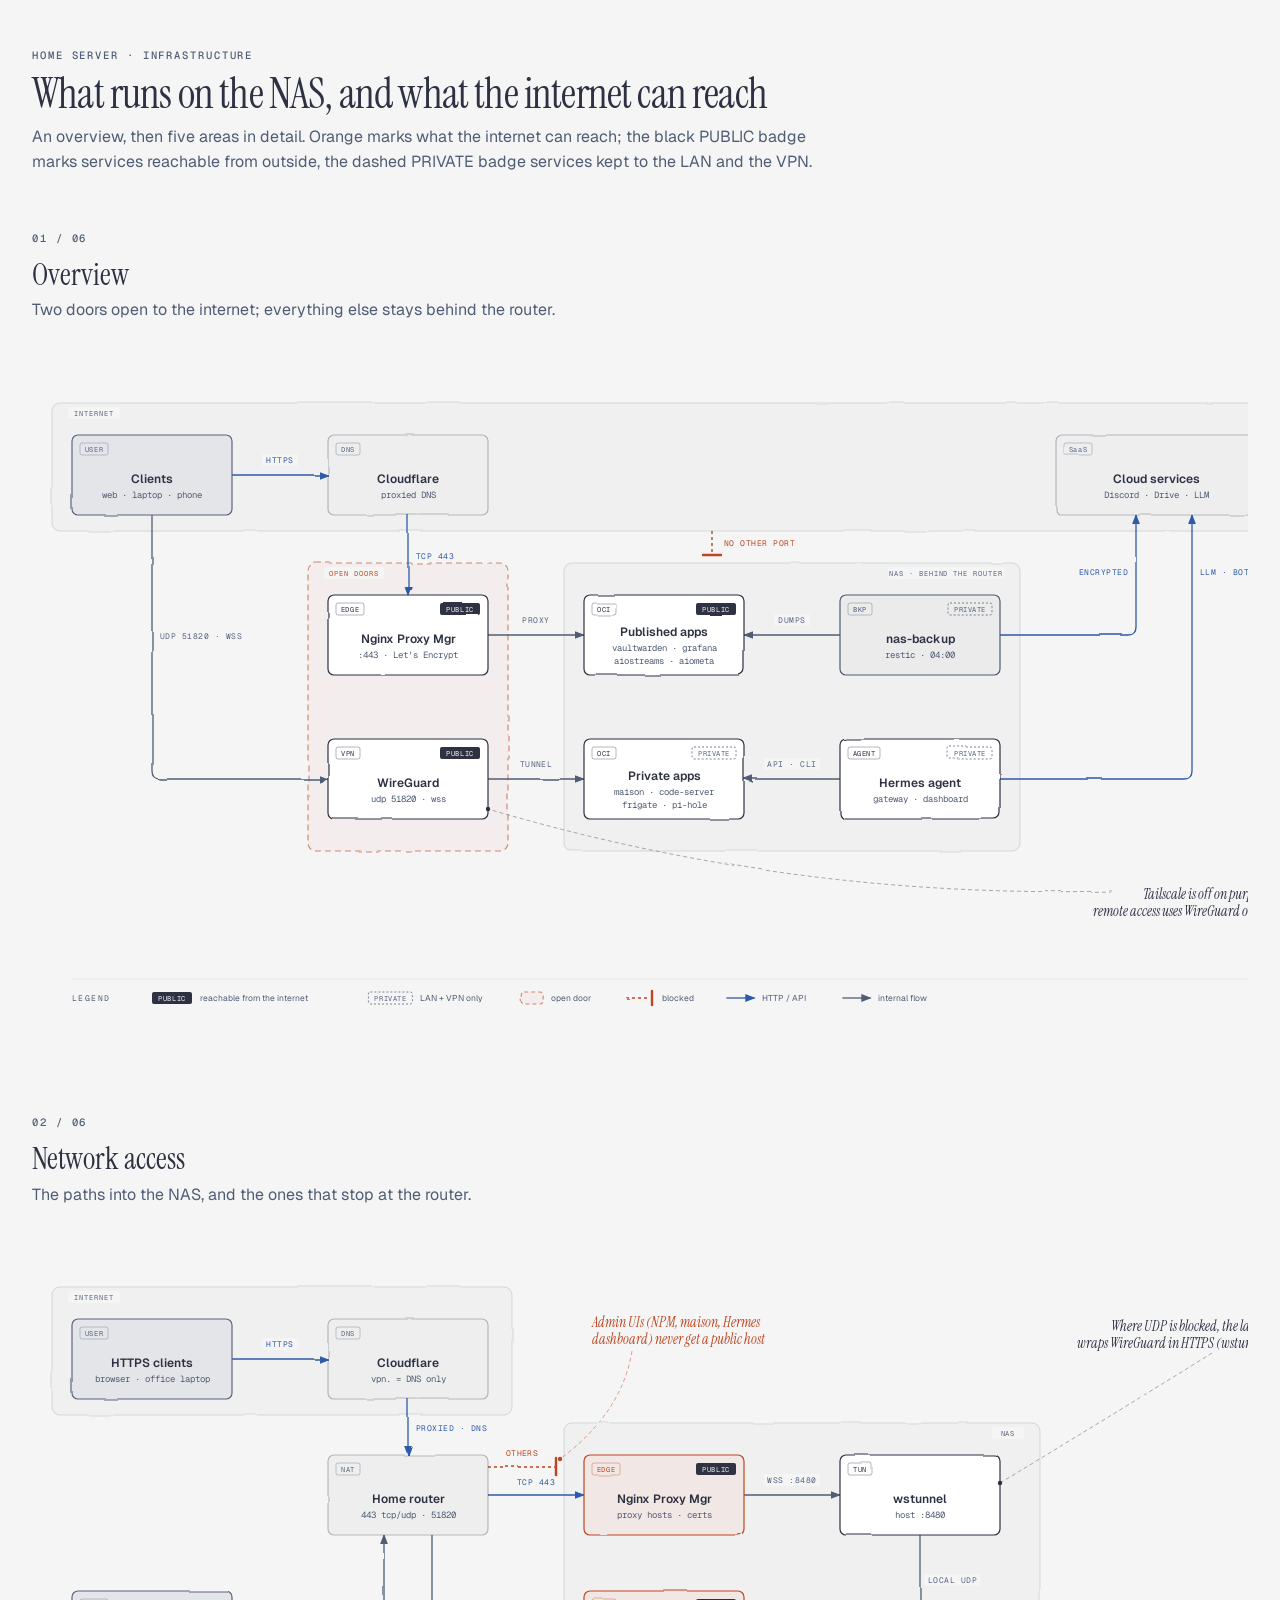
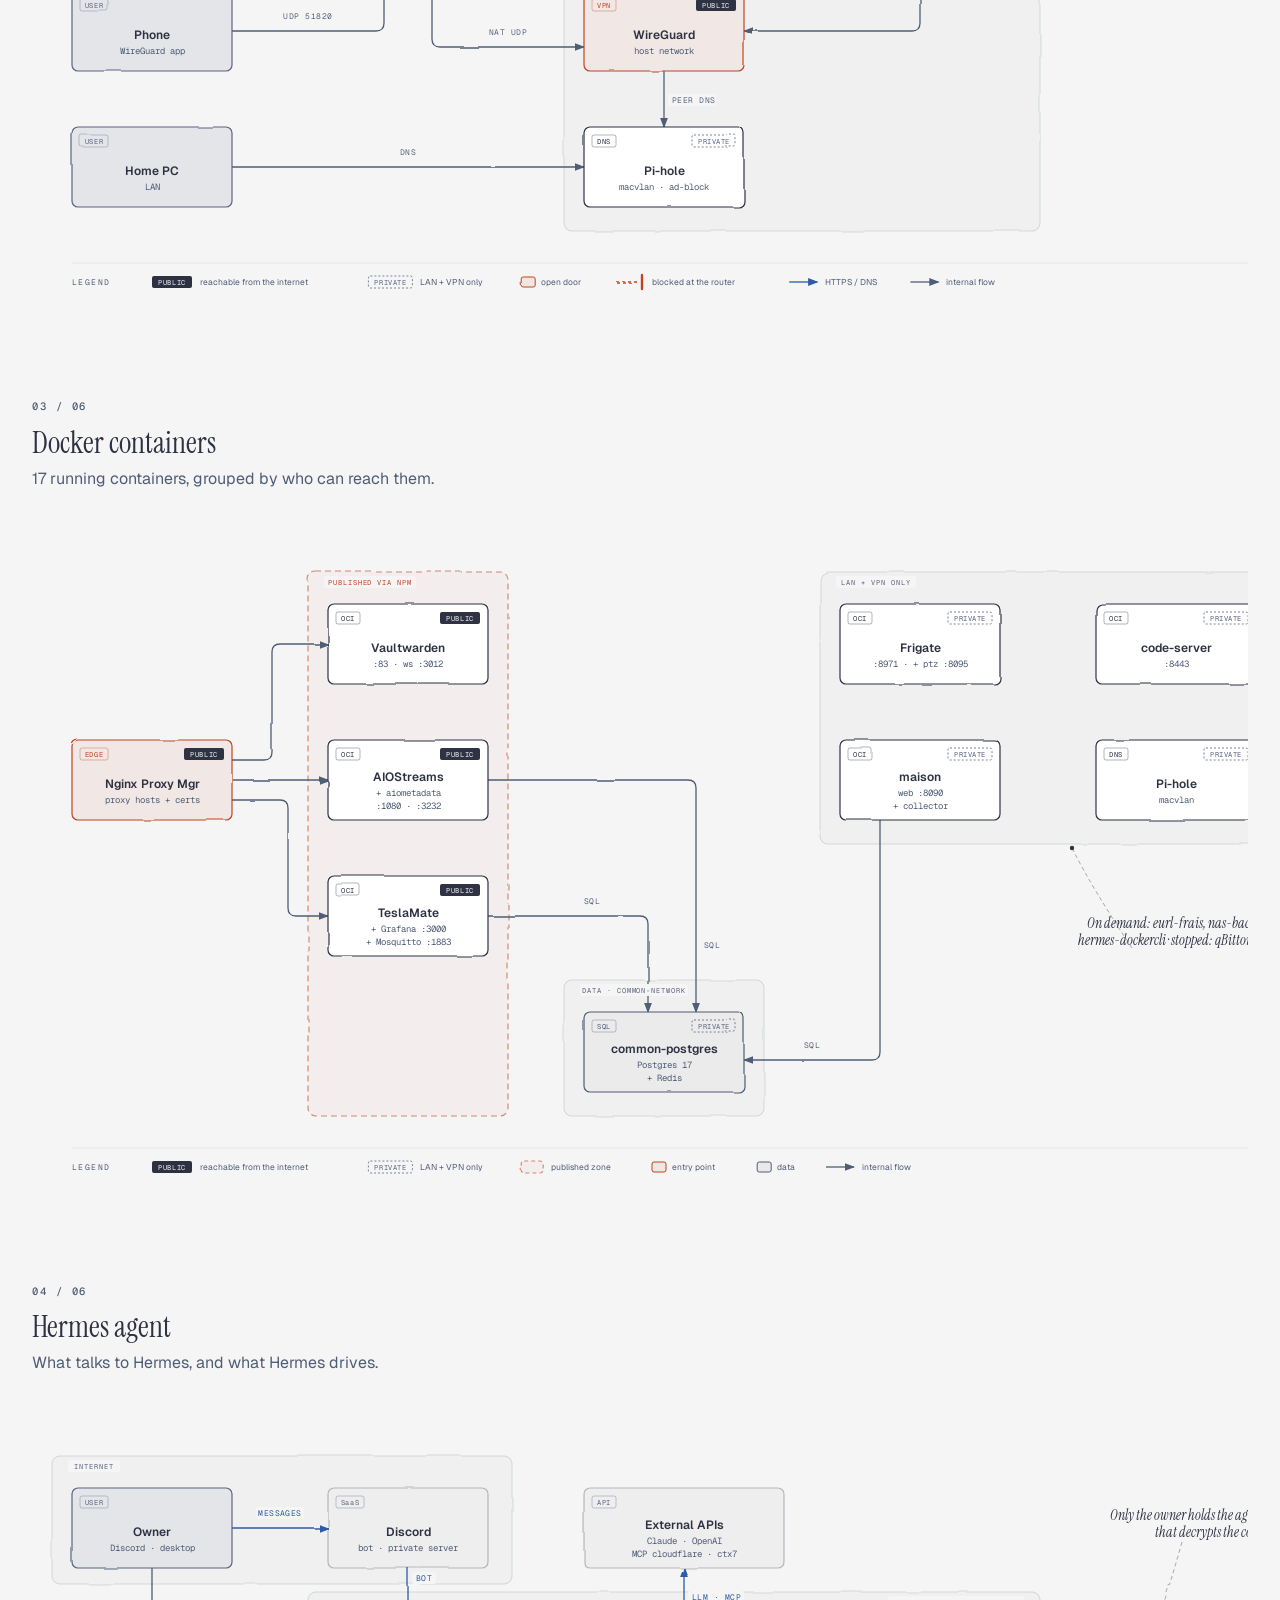
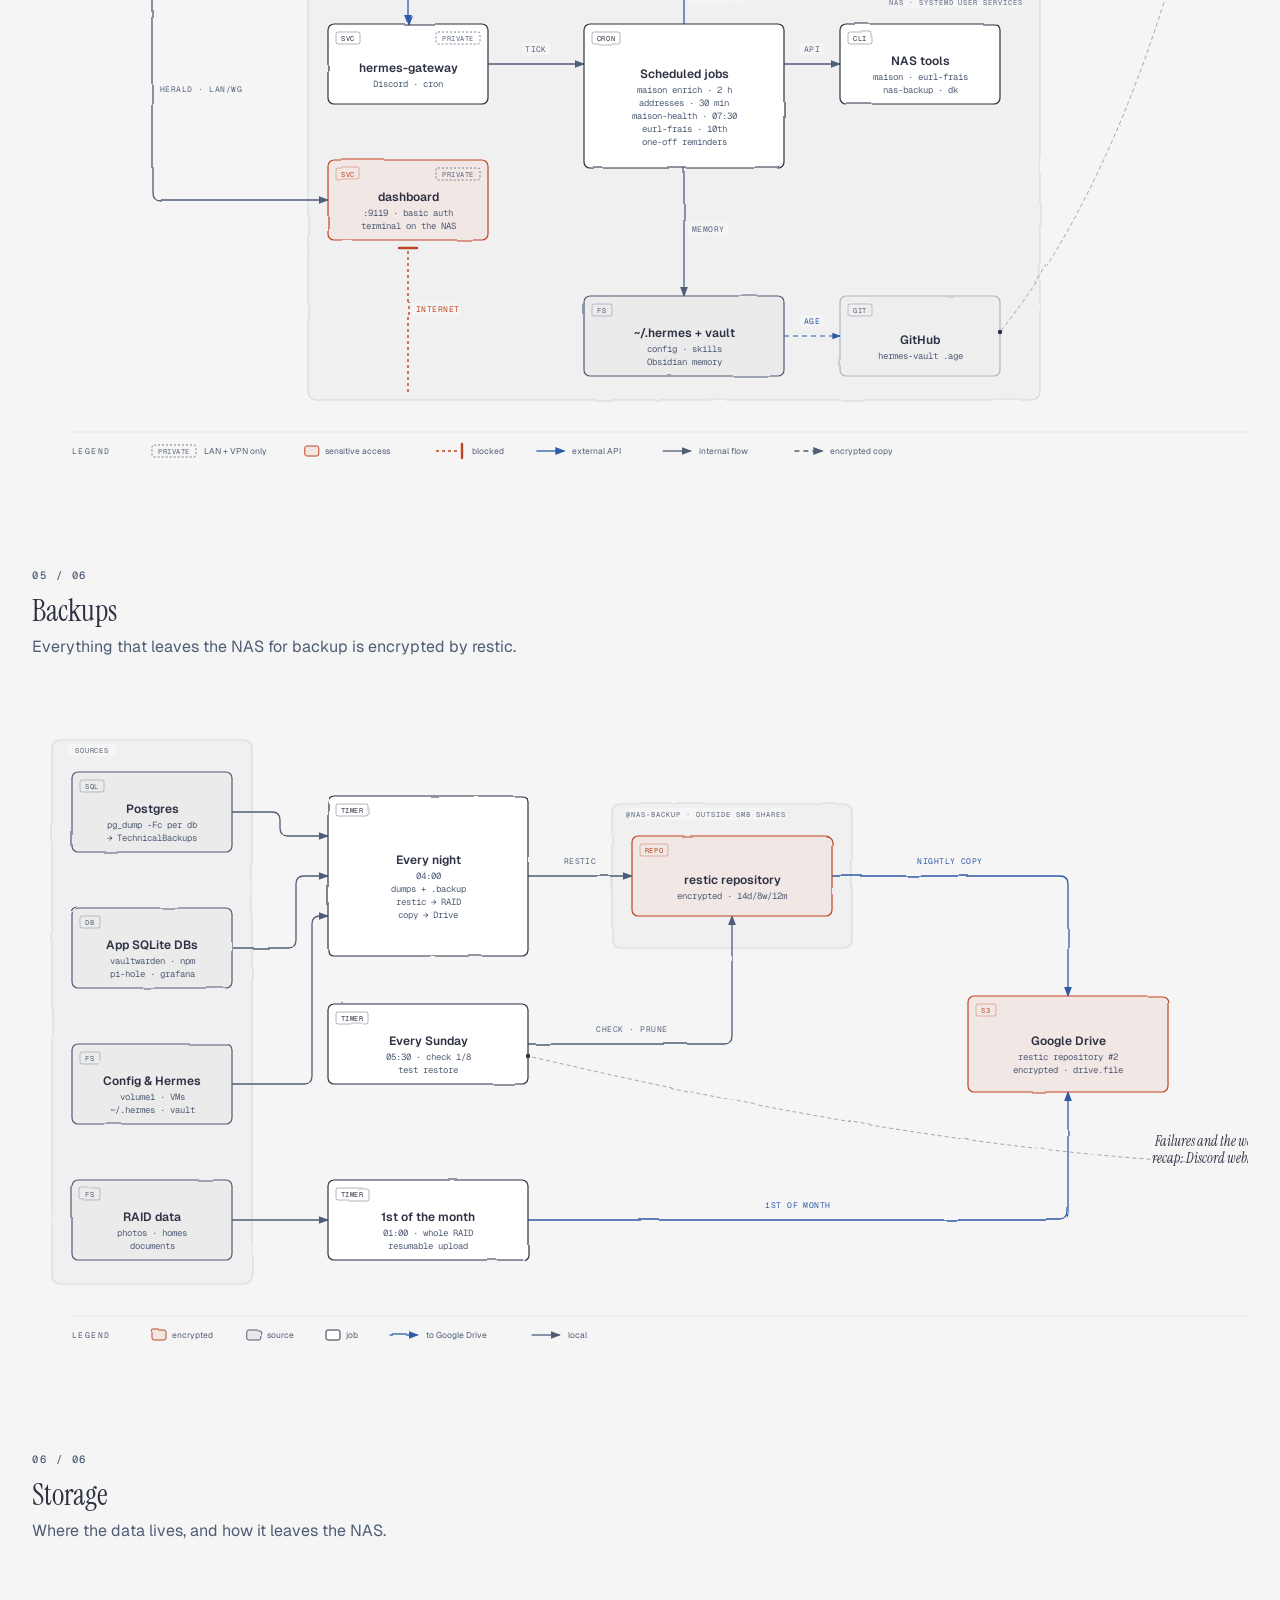
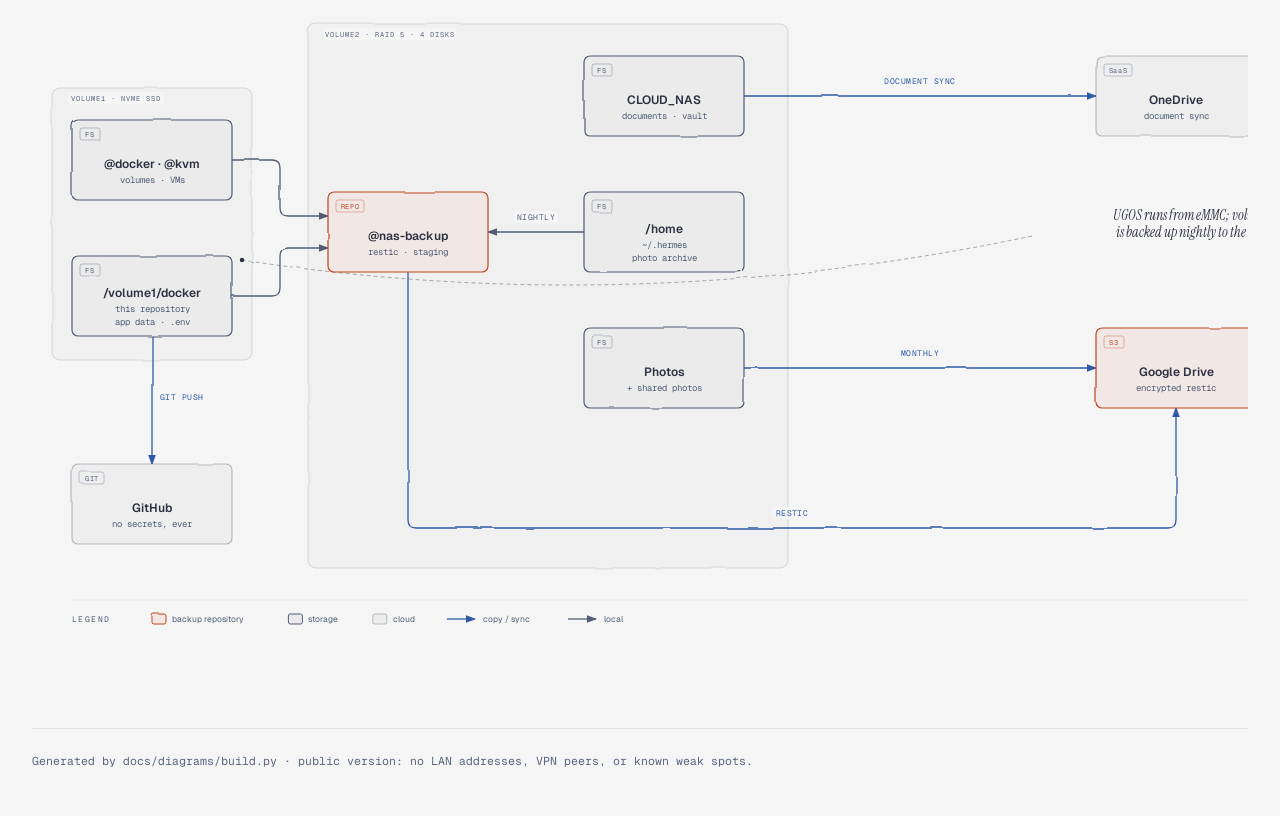
==== docs/diagrams/infrastructure.html @ 1415fa35 "docs: rewrite README (docs-writer style) and add public infrastructure diagrams Six hand-drawn diagr" ====
<!DOCTYPE html>
<html lang="en"><head><meta charset="UTF-8"><meta name="viewport" content="width=device-width, initial-scale=1.0">
<title>Home server infrastructure</title>
<link href="https://fonts.googleapis.com/css2?family=Instrument+Serif:ital@0;1&family=Geist:wght@400;500;600&family=Geist+Mono:wght@400;500;600&display=swap" rel="stylesheet">
<style>
*,*::before,*::after{box-sizing:border-box;margin:0;padding:0}
body{font-family:'Geist', system-ui, sans-serif;background:#f5f5f5;color:#2d3142;padding:3rem 2rem}
.container{max-width:1360px;margin:0 auto}
.eyebrow{font-family:'Geist Mono', ui-monospace, monospace;font-size:.66rem;font-weight:500;letter-spacing:.18em;text-transform:uppercase;color:#4f5d75;margin-bottom:.6rem}
h1{font-family:'Instrument Serif', serif;font-size:clamp(1.75rem,3vw + 1rem,2.6rem);font-weight:400;letter-spacing:-.02em;line-height:1.1;margin-bottom:.5rem}
h2{font-family:'Instrument Serif', serif;font-size:1.9rem;font-weight:400;margin-bottom:.3rem}
.subtitle{font-size:1rem;line-height:1.55;color:#4f5d75;max-width:72ch}
section{margin-top:3.5rem}
.diagram{overflow-x:auto;margin-top:1rem}
svg{width:100%;min-width:1280px;display:block}
.footer{margin-top:3rem;padding-top:1.5rem;border-top:1px solid rgba(45,49,66,.10);font-family:'Geist Mono', ui-monospace, monospace;font-size:.72rem;color:#5a6580}
@media print{svg{min-width:0}.diagram{overflow-x:visible}}
</style></head><body><div class="container">
<p class="eyebrow">Home server · infrastructure</p>
<h1>What runs on the NAS, and what the internet can reach</h1>
<p class="subtitle">An overview, then five areas in detail. Orange marks what the internet can reach; the black PUBLIC badge marks services reachable from outside, the dashed PRIVATE badge services kept to the LAN and the VPN.</p>
<section id="01-overview"><p class="eyebrow">01 / 06</p><h2>Overview</h2><p class="subtitle">Two doors open to the internet; everything else stays behind the router.</p><div class="diagram"><svg viewBox="0 0 1280 720" xmlns="http://www.w3.org/2000/svg" role="img" aria-labelledby="overview-title overview-desc"><title id="overview-title">Overview: what the internet can reach</title><desc id="overview-desc">Only two doors of the NAS are open to the internet: the NPM reverse proxy behind Cloudflare, and WireGuard; private apps, the Hermes agent, and the backups stay behind the router.</desc><defs><marker id="overview-arrow" markerWidth="8" markerHeight="6" refX="7" refY="3" orient="auto"><polygon points="0 0, 8 3, 0 6" fill="#4f5d75"/></marker><marker id="overview-arrow-accent" markerWidth="8" markerHeight="6" refX="7" refY="3" orient="auto"><polygon points="0 0, 8 3, 0 6" fill="#bf4520"/></marker><marker id="overview-arrow-link" markerWidth="8" markerHeight="6" refX="7" refY="3" orient="auto"><polygon points="0 0, 8 3, 0 6" fill="#2e5aa8"/></marker><filter id="overview-sketchy" x="-2%" y="-2%" width="104%" height="104%"><feTurbulence type="fractalNoise" baseFrequency="0.02" numOctaves="2" seed="7"/><feDisplacementMap in="SourceGraphic" scale="2.6"/></filter></defs><rect width="100%" height="100%" fill="#f5f5f5"/><g filter="url(#overview-sketchy)"><rect x="20" y="64" width="1240" height="128" rx="8" fill="rgba(45,49,66,0.02)" stroke="rgba(45,49,66,0.18)" stroke-width="0.9"/><rect x="276" y="224" width="200" height="288" rx="8" fill="rgba(191,69,32,0.03)" stroke="rgba(191,69,32,0.60)" stroke-width="1.2" stroke-dasharray="6,4"/><rect x="532" y="224" width="456" height="288" rx="8" fill="rgba(45,49,66,0.02)" stroke="rgba(45,49,66,0.18)" stroke-width="0.9"/><path d="M 1080 552 Q 760 560 456 470" fill="none" stroke="rgba(45,49,66,0.40)" stroke-width="1" stroke-dasharray="4,3"/><path d="M 200,136 L 296,136" fill="none" stroke="#2e5aa8" stroke-width="1.3" marker-end="url(#overview-arrow-link)"/><path d="M 376,176 L 376,256" fill="none" stroke="#2e5aa8" stroke-width="1.3" marker-end="url(#overview-arrow-link)"/><path d="M 120,176 L 120,432 Q 120,440 128,440 L 296,440" fill="none" stroke="#4f5d75" stroke-width="1.3" marker-end="url(#overview-arrow)"/><path d="M 456,296 L 552,296" fill="none" stroke="#4f5d75" stroke-width="1.3" marker-end="url(#overview-arrow)"/><path d="M 456,440 L 552,440" fill="none" stroke="#4f5d75" stroke-width="1.3" marker-end="url(#overview-arrow)"/><path d="M 808,296 L 712,296" fill="none" stroke="#4f5d75" stroke-width="1.3" marker-end="url(#overview-arrow)"/><path d="M 808,440 L 712,440" fill="none" stroke="#4f5d75" stroke-width="1.3" marker-end="url(#overview-arrow)"/><path d="M 968,296 L 1096,296 Q 1104,296 1104,288 L 1104,176" fill="none" stroke="#2e5aa8" stroke-width="1.3" marker-end="url(#overview-arrow-link)"/><path d="M 968,440 L 1152,440 Q 1160,440 1160,432 L 1160,176" fill="none" stroke="#2e5aa8" stroke-width="1.3" marker-end="url(#overview-arrow-link)"/><path d="M 680,192 L 680,216" fill="none" stroke="#bf4520" stroke-width="1.4" stroke-dasharray="3,3"/><path d="M 671,216 L 689,216" stroke="#bf4520" stroke-width="2.4" stroke-linecap="round"/></g><g><rect x="36" y="68" width="52" height="12" rx="2" fill="#f5f5f5"/><text x="62.0" y="77" fill="#5a6580" font-size="7" font-family="'Geist Mono', ui-monospace, monospace" text-anchor="middle" letter-spacing="0.14em">INTERNET</text><rect x="292" y="228" width="60" height="12" rx="2" fill="#f5f5f5"/><text x="322.0" y="237" fill="#bf4520" font-size="7" font-family="'Geist Mono', ui-monospace, monospace" text-anchor="middle" letter-spacing="0.14em">OPEN DOORS</text><rect x="856" y="228" width="116" height="12" rx="2" fill="#f5f5f5"/><text x="914.0" y="237" fill="#5a6580" font-size="7" font-family="'Geist Mono', ui-monospace, monospace" text-anchor="middle" letter-spacing="0.14em">NAS · BEHIND THE ROUTER</text><rect x="230.0" y="115" width="36" height="12" rx="2" fill="#f5f5f5"/><text x="248" y="124" fill="#2e5aa8" font-size="8" font-family="'Geist Mono', ui-monospace, monospace" text-anchor="middle" letter-spacing="0.06em">HTTPS</text><rect x="380" y="211" width="44" height="12" rx="2" fill="#f5f5f5"/><text x="384" y="220" fill="#2e5aa8" font-size="8" font-family="'Geist Mono', ui-monospace, monospace" text-anchor="start" letter-spacing="0.06em">TCP 443</text><rect x="124" y="291" width="84" height="12" rx="2" fill="#f5f5f5"/><text x="128" y="300" fill="#5a6580" font-size="8" font-family="'Geist Mono', ui-monospace, monospace" text-anchor="start" letter-spacing="0.06em">UDP 51820 · WSS</text><rect x="486.0" y="275" width="36" height="12" rx="2" fill="#f5f5f5"/><text x="504" y="284" fill="#5a6580" font-size="8" font-family="'Geist Mono', ui-monospace, monospace" text-anchor="middle" letter-spacing="0.06em">PROXY</text><rect x="484.0" y="419" width="40" height="12" rx="2" fill="#f5f5f5"/><text x="504" y="428" fill="#5a6580" font-size="8" font-family="'Geist Mono', ui-monospace, monospace" text-anchor="middle" letter-spacing="0.06em">TUNNEL</text><rect x="742.0" y="275" width="36" height="12" rx="2" fill="#f5f5f5"/><text x="760" y="284" fill="#5a6580" font-size="8" font-family="'Geist Mono', ui-monospace, monospace" text-anchor="middle" letter-spacing="0.06em">DUMPS</text><rect x="732.0" y="419" width="56" height="12" rx="2" fill="#f5f5f5"/><text x="760" y="428" fill="#5a6580" font-size="8" font-family="'Geist Mono', ui-monospace, monospace" text-anchor="middle" letter-spacing="0.06em">API · CLI</text><rect x="1044" y="227" width="56" height="12" rx="2" fill="#f5f5f5"/><text x="1096" y="236" fill="#2e5aa8" font-size="8" font-family="'Geist Mono', ui-monospace, monospace" text-anchor="end" letter-spacing="0.06em">ENCRYPTED</text><rect x="1164" y="227" width="56" height="12" rx="2" fill="#f5f5f5"/><text x="1168" y="236" fill="#2e5aa8" font-size="8" font-family="'Geist Mono', ui-monospace, monospace" text-anchor="start" letter-spacing="0.06em">LLM · BOT</text><rect x="688" y="198" width="76" height="12" rx="2" fill="#f5f5f5"/><text x="692" y="207" fill="#bf4520" font-size="8" font-family="'Geist Mono', ui-monospace, monospace" text-anchor="start" letter-spacing="0.06em">NO OTHER PORT</text></g><g filter="url(#overview-sketchy)"><rect x="40" y="96" width="160" height="80" rx="6" fill="#f5f5f5"/><rect x="40" y="96" width="160" height="80" rx="6" fill="rgba(79,93,117,0.10)" stroke="#5a6580" stroke-width="1.2"/><rect x="48" y="104" width="28" height="12" rx="2" fill="transparent" stroke="#5a6580" stroke-opacity="0.45" stroke-width="0.8"/><rect x="296" y="96" width="160" height="80" rx="6" fill="#f5f5f5"/><rect x="296" y="96" width="160" height="80" rx="6" fill="rgba(45,49,66,0.03)" stroke="rgba(45,49,66,0.30)" stroke-width="1.2"/><rect x="304" y="104" width="24" height="12" rx="2" fill="transparent" stroke="#5a6580" stroke-opacity="0.45" stroke-width="0.8"/><rect x="1024" y="96" width="200" height="80" rx="6" fill="#f5f5f5"/><rect x="1024" y="96" width="200" height="80" rx="6" fill="rgba(45,49,66,0.03)" stroke="rgba(45,49,66,0.30)" stroke-width="1.2"/><rect x="1032" y="104" width="28" height="12" rx="2" fill="transparent" stroke="#5a6580" stroke-opacity="0.45" stroke-width="0.8"/><rect x="296" y="256" width="160" height="80" rx="6" fill="#f5f5f5"/><rect x="296" y="256" width="160" height="80" rx="6" fill="#ffffff" stroke="#2d3142" stroke-width="1.2"/><rect x="304" y="264" width="28" height="12" rx="2" fill="transparent" stroke="#2d3142" stroke-opacity="0.45" stroke-width="0.8"/><rect x="408" y="264" width="40" height="12" rx="2" fill="#2d3142"/><rect x="296" y="400" width="160" height="80" rx="6" fill="#f5f5f5"/><rect x="296" y="400" width="160" height="80" rx="6" fill="#ffffff" stroke="#2d3142" stroke-width="1.2"/><rect x="304" y="408" width="24" height="12" rx="2" fill="transparent" stroke="#2d3142" stroke-opacity="0.45" stroke-width="0.8"/><rect x="408" y="408" width="40" height="12" rx="2" fill="#2d3142"/><rect x="552" y="256" width="160" height="80" rx="6" fill="#f5f5f5"/><rect x="552" y="256" width="160" height="80" rx="6" fill="#ffffff" stroke="#2d3142" stroke-width="1.2"/><rect x="560" y="264" width="24" height="12" rx="2" fill="transparent" stroke="#2d3142" stroke-opacity="0.45" stroke-width="0.8"/><rect x="664" y="264" width="40" height="12" rx="2" fill="#2d3142"/><rect x="552" y="400" width="160" height="80" rx="6" fill="#f5f5f5"/><rect x="552" y="400" width="160" height="80" rx="6" fill="#ffffff" stroke="#2d3142" stroke-width="1.2"/><rect x="560" y="408" width="24" height="12" rx="2" fill="transparent" stroke="#2d3142" stroke-opacity="0.45" stroke-width="0.8"/><rect x="660" y="408" width="44" height="12" rx="2" fill="transparent" stroke="#5a6580" stroke-width="0.8" stroke-dasharray="2,2"/><rect x="808" y="256" width="160" height="80" rx="6" fill="#f5f5f5"/><rect x="808" y="256" width="160" height="80" rx="6" fill="rgba(45,49,66,0.05)" stroke="#4f5d75" stroke-width="1.2"/><rect x="816" y="264" width="24" height="12" rx="2" fill="transparent" stroke="#4f5d75" stroke-opacity="0.45" stroke-width="0.8"/><rect x="916" y="264" width="44" height="12" rx="2" fill="transparent" stroke="#5a6580" stroke-width="0.8" stroke-dasharray="2,2"/><rect x="808" y="400" width="160" height="80" rx="6" fill="#f5f5f5"/><rect x="808" y="400" width="160" height="80" rx="6" fill="#ffffff" stroke="#2d3142" stroke-width="1.2"/><rect x="816" y="408" width="32" height="12" rx="2" fill="transparent" stroke="#2d3142" stroke-opacity="0.45" stroke-width="0.8"/><rect x="916" y="408" width="44" height="12" rx="2" fill="transparent" stroke="#5a6580" stroke-width="0.8" stroke-dasharray="2,2"/><rect x="489.2" y="653" width="22" height="12" rx="3" fill="rgba(191,69,32,0.03)" stroke="rgba(191,69,32,0.60)" stroke-width="1.2" stroke-dasharray="4,3"/><line x1="594.0" y1="659" x2="618.0" y2="659" stroke="#bf4520" stroke-width="1.4" stroke-dasharray="3,3"/><line x1="620.0" y1="652" x2="620.0" y2="666" stroke="#bf4520" stroke-width="2.4" stroke-linecap="round"/><line x1="694.4" y1="659" x2="722.4" y2="659" stroke="#2e5aa8" stroke-width="1.3" marker-end="url(#overview-arrow-link)"/><line x1="810.4" y1="659" x2="838.4" y2="659" stroke="#4f5d75" stroke-width="1.3" marker-end="url(#overview-arrow)"/></g><g><text x="62.0" y="113" fill="#5a6580" font-size="7" font-family="'Geist Mono', ui-monospace, monospace" text-anchor="middle" letter-spacing="0.08em">USER</text><text x="120.0" y="143.5" fill="#2d3142" font-size="12" font-weight="600" font-family="'Geist', system-ui, sans-serif" text-anchor="middle">Clients</text><text x="120.0" y="158.5" fill="#4f5d75" font-size="9" font-family="'Geist Mono', ui-monospace, monospace" text-anchor="middle">web · laptop · phone</text><text x="316.0" y="113" fill="#5a6580" font-size="7" font-family="'Geist Mono', ui-monospace, monospace" text-anchor="middle" letter-spacing="0.08em">DNS</text><text x="376.0" y="143.5" fill="#2d3142" font-size="12" font-weight="600" font-family="'Geist', system-ui, sans-serif" text-anchor="middle">Cloudflare</text><text x="376.0" y="158.5" fill="#4f5d75" font-size="9" font-family="'Geist Mono', ui-monospace, monospace" text-anchor="middle">proxied DNS</text><text x="1046.0" y="113" fill="#5a6580" font-size="7" font-family="'Geist Mono', ui-monospace, monospace" text-anchor="middle" letter-spacing="0.08em">SaaS</text><text x="1124.0" y="143.5" fill="#2d3142" font-size="12" font-weight="600" font-family="'Geist', system-ui, sans-serif" text-anchor="middle">Cloud services</text><text x="1124.0" y="158.5" fill="#4f5d75" font-size="9" font-family="'Geist Mono', ui-monospace, monospace" text-anchor="middle">Discord · Drive · LLM</text><text x="318.0" y="273" fill="#2d3142" font-size="7" font-family="'Geist Mono', ui-monospace, monospace" text-anchor="middle" letter-spacing="0.08em">EDGE</text><text x="428.0" y="273" fill="#f5f5f5" font-size="7" font-family="'Geist Mono', ui-monospace, monospace" text-anchor="middle" letter-spacing="0.08em">PUBLIC</text><text x="376.0" y="303.5" fill="#2d3142" font-size="12" font-weight="600" font-family="'Geist', system-ui, sans-serif" text-anchor="middle">Nginx Proxy Mgr</text><text x="376.0" y="318.5" fill="#4f5d75" font-size="9" font-family="'Geist Mono', ui-monospace, monospace" text-anchor="middle">:443 · Let&#x27;s Encrypt</text><text x="316.0" y="417" fill="#2d3142" font-size="7" font-family="'Geist Mono', ui-monospace, monospace" text-anchor="middle" letter-spacing="0.08em">VPN</text><text x="428.0" y="417" fill="#f5f5f5" font-size="7" font-family="'Geist Mono', ui-monospace, monospace" text-anchor="middle" letter-spacing="0.08em">PUBLIC</text><text x="376.0" y="447.5" fill="#2d3142" font-size="12" font-weight="600" font-family="'Geist', system-ui, sans-serif" text-anchor="middle">WireGuard</text><text x="376.0" y="462.5" fill="#4f5d75" font-size="9" font-family="'Geist Mono', ui-monospace, monospace" text-anchor="middle">udp 51820 · wss</text><text x="572.0" y="273" fill="#2d3142" font-size="7" font-family="'Geist Mono', ui-monospace, monospace" text-anchor="middle" letter-spacing="0.08em">OCI</text><text x="684.0" y="273" fill="#f5f5f5" font-size="7" font-family="'Geist Mono', ui-monospace, monospace" text-anchor="middle" letter-spacing="0.08em">PUBLIC</text><text x="632.0" y="297.0" fill="#2d3142" font-size="12" font-weight="600" font-family="'Geist', system-ui, sans-serif" text-anchor="middle">Published apps</text><text x="632.0" y="312.0" fill="#4f5d75" font-size="9" font-family="'Geist Mono', ui-monospace, monospace" text-anchor="middle">vaultwarden · grafana</text><text x="632.0" y="325.0" fill="#4f5d75" font-size="9" font-family="'Geist Mono', ui-monospace, monospace" text-anchor="middle">aiostreams · aiometa</text><text x="572.0" y="417" fill="#2d3142" font-size="7" font-family="'Geist Mono', ui-monospace, monospace" text-anchor="middle" letter-spacing="0.08em">OCI</text><text x="682.0" y="417" fill="#5a6580" font-size="7" font-family="'Geist Mono', ui-monospace, monospace" text-anchor="middle" letter-spacing="0.08em">PRIVATE</text><text x="632.0" y="441.0" fill="#2d3142" font-size="12" font-weight="600" font-family="'Geist', system-ui, sans-serif" text-anchor="middle">Private apps</text><text x="632.0" y="456.0" fill="#4f5d75" font-size="9" font-family="'Geist Mono', ui-monospace, monospace" text-anchor="middle">maison · code-server</text><text x="632.0" y="469.0" fill="#4f5d75" font-size="9" font-family="'Geist Mono', ui-monospace, monospace" text-anchor="middle">frigate · pi-hole</text><text x="828.0" y="273" fill="#4f5d75" font-size="7" font-family="'Geist Mono', ui-monospace, monospace" text-anchor="middle" letter-spacing="0.08em">BKP</text><text x="938.0" y="273" fill="#5a6580" font-size="7" font-family="'Geist Mono', ui-monospace, monospace" text-anchor="middle" letter-spacing="0.08em">PRIVATE</text><text x="888.0" y="303.5" fill="#2d3142" font-size="12" font-weight="600" font-family="'Geist', system-ui, sans-serif" text-anchor="middle">nas-backup</text><text x="888.0" y="318.5" fill="#4f5d75" font-size="9" font-family="'Geist Mono', ui-monospace, monospace" text-anchor="middle">restic · 04:00</text><text x="832.0" y="417" fill="#2d3142" font-size="7" font-family="'Geist Mono', ui-monospace, monospace" text-anchor="middle" letter-spacing="0.08em">AGENT</text><text x="938.0" y="417" fill="#5a6580" font-size="7" font-family="'Geist Mono', ui-monospace, monospace" text-anchor="middle" letter-spacing="0.08em">PRIVATE</text><text x="888.0" y="447.5" fill="#2d3142" font-size="12" font-weight="600" font-family="'Geist', system-ui, sans-serif" text-anchor="middle">Hermes agent</text><text x="888.0" y="462.5" fill="#4f5d75" font-size="9" font-family="'Geist Mono', ui-monospace, monospace" text-anchor="middle">gateway · dashboard</text><text x="1240" y="560" fill="#2d3142" font-size="14" font-style="italic" font-family="'Instrument Serif', serif" text-anchor="end">Tailscale is off on purpose:</text><text x="1240" y="577" fill="#2d3142" font-size="14" font-style="italic" font-family="'Instrument Serif', serif" text-anchor="end">remote access uses WireGuard or wss</text><circle cx="456" cy="470" r="2.2" fill="#2d3142"/><line x1="40" y1="640" x2="1240" y2="640" stroke="rgba(45,49,66,0.10)" stroke-width="0.8"/><text x="40" y="662" fill="#4f5d75" font-size="8" font-family="'Geist Mono', ui-monospace, monospace" letter-spacing="0.18em">LEGEND</text><rect x="120" y="653" width="40" height="12" rx="2" fill="#2d3142"/><text x="140.0" y="662" fill="#f5f5f5" font-size="7" font-family="'Geist Mono', ui-monospace, monospace" text-anchor="middle" letter-spacing="0.08em">PUBLIC</text><text x="168" y="662" fill="#4f5d75" font-size="8.5" font-family="'Geist', system-ui, sans-serif">reachable from the internet</text><rect x="336.4" y="653" width="44" height="12" rx="2" fill="transparent" stroke="#5a6580" stroke-width="0.8" stroke-dasharray="2,2"/><text x="358.4" y="662" fill="#5a6580" font-size="7" font-family="'Geist Mono', ui-monospace, monospace" text-anchor="middle" letter-spacing="0.08em">PRIVATE</text><text x="388.4" y="662" fill="#4f5d75" font-size="8.5" font-family="'Geist', system-ui, sans-serif">LAN + VPN only</text><text x="519.2" y="662" fill="#4f5d75" font-size="8.5" font-family="'Geist', system-ui, sans-serif">open door</text><text x="630.0" y="662" fill="#4f5d75" font-size="8.5" font-family="'Geist', system-ui, sans-serif">blocked</text><text x="730.4" y="662" fill="#4f5d75" font-size="8.5" font-family="'Geist', system-ui, sans-serif">HTTP / API</text><text x="846.4" y="662" fill="#4f5d75" font-size="8.5" font-family="'Geist', system-ui, sans-serif">internal flow</text></g></svg></div></section><section id="02-network-access"><p class="eyebrow">02 / 06</p><h2>Network access</h2><p class="subtitle">The paths into the NAS, and the ones that stop at the router.</p><div class="diagram"><svg viewBox="0 0 1280 720" xmlns="http://www.w3.org/2000/svg" role="img" aria-labelledby="access-title access-desc"><title id="access-title">Network access</title><desc id="access-desc">Ways in: HTTPS through Cloudflare and the router to NPM, WireGuard directly from a phone or wrapped in wstunnel from a network that blocks UDP, and Pi-hole DNS on the LAN.</desc><defs><marker id="access-arrow" markerWidth="8" markerHeight="6" refX="7" refY="3" orient="auto"><polygon points="0 0, 8 3, 0 6" fill="#4f5d75"/></marker><marker id="access-arrow-accent" markerWidth="8" markerHeight="6" refX="7" refY="3" orient="auto"><polygon points="0 0, 8 3, 0 6" fill="#bf4520"/></marker><marker id="access-arrow-link" markerWidth="8" markerHeight="6" refX="7" refY="3" orient="auto"><polygon points="0 0, 8 3, 0 6" fill="#2e5aa8"/></marker><filter id="access-sketchy" x="-2%" y="-2%" width="104%" height="104%"><feTurbulence type="fractalNoise" baseFrequency="0.02" numOctaves="2" seed="7"/><feDisplacementMap in="SourceGraphic" scale="2.6"/></filter></defs><rect width="100%" height="100%" fill="#f5f5f5"/><g filter="url(#access-sketchy)"><rect x="20" y="64" width="460" height="128" rx="8" fill="rgba(45,49,66,0.02)" stroke="rgba(45,49,66,0.18)" stroke-width="0.9"/><rect x="532" y="200" width="476" height="408" rx="8" fill="rgba(45,49,66,0.02)" stroke="rgba(45,49,66,0.18)" stroke-width="0.9"/><path d="M 1180 130 Q 1100 180 968 260" fill="none" stroke="rgba(45,49,66,0.40)" stroke-width="1" stroke-dasharray="4,3"/><path d="M 600 128 Q 590 190 528 236" fill="none" stroke="rgba(191,69,32,0.50)" stroke-width="1" stroke-dasharray="4,3"/><path d="M 200,136 L 296,136" fill="none" stroke="#2e5aa8" stroke-width="1.3" marker-end="url(#access-arrow-link)"/><path d="M 376,176 L 376,232" fill="none" stroke="#2e5aa8" stroke-width="1.3" marker-end="url(#access-arrow-link)"/><path d="M 456,272 L 552,272" fill="none" stroke="#2e5aa8" stroke-width="1.3" marker-end="url(#access-arrow-link)"/><path d="M 712,272 L 808,272" fill="none" stroke="#4f5d75" stroke-width="1.3" marker-end="url(#access-arrow)"/><path d="M 888,312 L 888,400 Q 888,408 880,408 L 712,408" fill="none" stroke="#4f5d75" stroke-width="1.3" marker-end="url(#access-arrow)"/><path d="M 200,408 L 344,408 Q 352,408 352,400 L 352,312" fill="none" stroke="#4f5d75" stroke-width="1.3" marker-end="url(#access-arrow)"/><path d="M 400,312 L 400,416 Q 400,424 408,424 L 552,424" fill="none" stroke="#4f5d75" stroke-width="1.3" marker-end="url(#access-arrow)"/><path d="M 632,448 L 632,504" fill="none" stroke="#4f5d75" stroke-width="1.3" marker-end="url(#access-arrow)"/><path d="M 200,544 L 552,544" fill="none" stroke="#4f5d75" stroke-width="1.3" marker-end="url(#access-arrow)"/><path d="M 456,244 L 524,244" fill="none" stroke="#bf4520" stroke-width="1.4" stroke-dasharray="3,3"/><path d="M 524,235 L 524,253" stroke="#bf4520" stroke-width="2.4" stroke-linecap="round"/></g><g><rect x="36" y="68" width="52" height="12" rx="2" fill="#f5f5f5"/><text x="62.0" y="77" fill="#5a6580" font-size="7" font-family="'Geist Mono', ui-monospace, monospace" text-anchor="middle" letter-spacing="0.14em">INTERNET</text><rect x="960" y="204" width="32" height="12" rx="2" fill="#f5f5f5"/><text x="976.0" y="213" fill="#5a6580" font-size="7" font-family="'Geist Mono', ui-monospace, monospace" text-anchor="middle" letter-spacing="0.14em">NAS</text><rect x="230.0" y="115" width="36" height="12" rx="2" fill="#f5f5f5"/><text x="248" y="124" fill="#2e5aa8" font-size="8" font-family="'Geist Mono', ui-monospace, monospace" text-anchor="middle" letter-spacing="0.06em">HTTPS</text><rect x="380" y="199" width="76" height="12" rx="2" fill="#f5f5f5"/><text x="384" y="208" fill="#2e5aa8" font-size="8" font-family="'Geist Mono', ui-monospace, monospace" text-anchor="start" letter-spacing="0.06em">PROXIED · DNS</text><rect x="482.0" y="253" width="44" height="12" rx="2" fill="#f5f5f5"/><text x="504" y="262" fill="#2e5aa8" font-size="8" font-family="'Geist Mono', ui-monospace, monospace" text-anchor="middle" letter-spacing="0.06em">TCP 443</text><rect x="470.0" y="224" width="40" height="12" rx="2" fill="#f5f5f5"/><text x="490" y="233" fill="#bf4520" font-size="8" font-family="'Geist Mono', ui-monospace, monospace" text-anchor="middle" letter-spacing="0.06em">OTHERS</text><rect x="732.0" y="251" width="56" height="12" rx="2" fill="#f5f5f5"/><text x="760" y="260" fill="#5a6580" font-size="8" font-family="'Geist Mono', ui-monospace, monospace" text-anchor="middle" letter-spacing="0.06em">WSS :8480</text><rect x="892" y="351" width="56" height="12" rx="2" fill="#f5f5f5"/><text x="896" y="360" fill="#5a6580" font-size="8" font-family="'Geist Mono', ui-monospace, monospace" text-anchor="start" letter-spacing="0.06em">LOCAL UDP</text><rect x="248.0" y="387" width="56" height="12" rx="2" fill="#f5f5f5"/><text x="276" y="396" fill="#5a6580" font-size="8" font-family="'Geist Mono', ui-monospace, monospace" text-anchor="middle" letter-spacing="0.06em">UDP 51820</text><rect x="454.0" y="403" width="44" height="12" rx="2" fill="#f5f5f5"/><text x="476" y="412" fill="#5a6580" font-size="8" font-family="'Geist Mono', ui-monospace, monospace" text-anchor="middle" letter-spacing="0.06em">NAT UDP</text><rect x="636" y="471" width="48" height="12" rx="2" fill="#f5f5f5"/><text x="640" y="480" fill="#5a6580" font-size="8" font-family="'Geist Mono', ui-monospace, monospace" text-anchor="start" letter-spacing="0.06em">PEER DNS</text><rect x="364.0" y="523" width="24" height="12" rx="2" fill="#f5f5f5"/><text x="376" y="532" fill="#5a6580" font-size="8" font-family="'Geist Mono', ui-monospace, monospace" text-anchor="middle" letter-spacing="0.06em">DNS</text></g><g filter="url(#access-sketchy)"><rect x="40" y="96" width="160" height="80" rx="6" fill="#f5f5f5"/><rect x="40" y="96" width="160" height="80" rx="6" fill="rgba(79,93,117,0.10)" stroke="#5a6580" stroke-width="1.2"/><rect x="48" y="104" width="28" height="12" rx="2" fill="transparent" stroke="#5a6580" stroke-opacity="0.45" stroke-width="0.8"/><rect x="296" y="96" width="160" height="80" rx="6" fill="#f5f5f5"/><rect x="296" y="96" width="160" height="80" rx="6" fill="rgba(45,49,66,0.03)" stroke="rgba(45,49,66,0.30)" stroke-width="1.2"/><rect x="304" y="104" width="24" height="12" rx="2" fill="transparent" stroke="#5a6580" stroke-opacity="0.45" stroke-width="0.8"/><rect x="296" y="232" width="160" height="80" rx="6" fill="#f5f5f5"/><rect x="296" y="232" width="160" height="80" rx="6" fill="rgba(45,49,66,0.03)" stroke="rgba(45,49,66,0.30)" stroke-width="1.2"/><rect x="304" y="240" width="24" height="12" rx="2" fill="transparent" stroke="#5a6580" stroke-opacity="0.45" stroke-width="0.8"/><rect x="40" y="368" width="160" height="80" rx="6" fill="#f5f5f5"/><rect x="40" y="368" width="160" height="80" rx="6" fill="rgba(79,93,117,0.10)" stroke="#5a6580" stroke-width="1.2"/><rect x="48" y="376" width="28" height="12" rx="2" fill="transparent" stroke="#5a6580" stroke-opacity="0.45" stroke-width="0.8"/><rect x="40" y="504" width="160" height="80" rx="6" fill="#f5f5f5"/><rect x="40" y="504" width="160" height="80" rx="6" fill="rgba(79,93,117,0.10)" stroke="#5a6580" stroke-width="1.2"/><rect x="48" y="512" width="28" height="12" rx="2" fill="transparent" stroke="#5a6580" stroke-opacity="0.45" stroke-width="0.8"/><rect x="552" y="232" width="160" height="80" rx="6" fill="#f5f5f5"/><rect x="552" y="232" width="160" height="80" rx="6" fill="rgba(191,69,32,0.08)" stroke="#bf4520" stroke-width="1.2"/><rect x="560" y="240" width="28" height="12" rx="2" fill="transparent" stroke="#bf4520" stroke-opacity="0.45" stroke-width="0.8"/><rect x="664" y="240" width="40" height="12" rx="2" fill="#2d3142"/><rect x="808" y="232" width="160" height="80" rx="6" fill="#f5f5f5"/><rect x="808" y="232" width="160" height="80" rx="6" fill="#ffffff" stroke="#2d3142" stroke-width="1.2"/><rect x="816" y="240" width="24" height="12" rx="2" fill="transparent" stroke="#2d3142" stroke-opacity="0.45" stroke-width="0.8"/><rect x="552" y="368" width="160" height="80" rx="6" fill="#f5f5f5"/><rect x="552" y="368" width="160" height="80" rx="6" fill="rgba(191,69,32,0.08)" stroke="#bf4520" stroke-width="1.2"/><rect x="560" y="376" width="24" height="12" rx="2" fill="transparent" stroke="#bf4520" stroke-opacity="0.45" stroke-width="0.8"/><rect x="664" y="376" width="40" height="12" rx="2" fill="#2d3142"/><rect x="552" y="504" width="160" height="80" rx="6" fill="#f5f5f5"/><rect x="552" y="504" width="160" height="80" rx="6" fill="#ffffff" stroke="#2d3142" stroke-width="1.2"/><rect x="560" y="512" width="24" height="12" rx="2" fill="transparent" stroke="#2d3142" stroke-opacity="0.45" stroke-width="0.8"/><rect x="660" y="512" width="44" height="12" rx="2" fill="transparent" stroke="#5a6580" stroke-width="0.8" stroke-dasharray="2,2"/><rect x="489.2" y="654" width="14" height="10" rx="2" fill="rgba(191,69,32,0.08)" stroke="#bf4520" stroke-width="1"/><line x1="584.0" y1="659" x2="608.0" y2="659" stroke="#bf4520" stroke-width="1.4" stroke-dasharray="3,3"/><line x1="610.0" y1="652" x2="610.0" y2="666" stroke="#bf4520" stroke-width="2.4" stroke-linecap="round"/><line x1="757.2" y1="659" x2="785.2" y2="659" stroke="#2e5aa8" stroke-width="1.3" marker-end="url(#access-arrow-link)"/><line x1="878.4000000000001" y1="659" x2="906.4000000000001" y2="659" stroke="#4f5d75" stroke-width="1.3" marker-end="url(#access-arrow)"/></g><g><text x="62.0" y="113" fill="#5a6580" font-size="7" font-family="'Geist Mono', ui-monospace, monospace" text-anchor="middle" letter-spacing="0.08em">USER</text><text x="120.0" y="143.5" fill="#2d3142" font-size="12" font-weight="600" font-family="'Geist', system-ui, sans-serif" text-anchor="middle">HTTPS clients</text><text x="120.0" y="158.5" fill="#4f5d75" font-size="9" font-family="'Geist Mono', ui-monospace, monospace" text-anchor="middle">browser · office laptop</text><text x="316.0" y="113" fill="#5a6580" font-size="7" font-family="'Geist Mono', ui-monospace, monospace" text-anchor="middle" letter-spacing="0.08em">DNS</text><text x="376.0" y="143.5" fill="#2d3142" font-size="12" font-weight="600" font-family="'Geist', system-ui, sans-serif" text-anchor="middle">Cloudflare</text><text x="376.0" y="158.5" fill="#4f5d75" font-size="9" font-family="'Geist Mono', ui-monospace, monospace" text-anchor="middle">vpn. = DNS only</text><text x="316.0" y="249" fill="#5a6580" font-size="7" font-family="'Geist Mono', ui-monospace, monospace" text-anchor="middle" letter-spacing="0.08em">NAT</text><text x="376.0" y="279.5" fill="#2d3142" font-size="12" font-weight="600" font-family="'Geist', system-ui, sans-serif" text-anchor="middle">Home router</text><text x="376.0" y="294.5" fill="#4f5d75" font-size="9" font-family="'Geist Mono', ui-monospace, monospace" text-anchor="middle">443 tcp/udp · 51820</text><text x="62.0" y="385" fill="#5a6580" font-size="7" font-family="'Geist Mono', ui-monospace, monospace" text-anchor="middle" letter-spacing="0.08em">USER</text><text x="120.0" y="415.5" fill="#2d3142" font-size="12" font-weight="600" font-family="'Geist', system-ui, sans-serif" text-anchor="middle">Phone</text><text x="120.0" y="430.5" fill="#4f5d75" font-size="9" font-family="'Geist Mono', ui-monospace, monospace" text-anchor="middle">WireGuard app</text><text x="62.0" y="521" fill="#5a6580" font-size="7" font-family="'Geist Mono', ui-monospace, monospace" text-anchor="middle" letter-spacing="0.08em">USER</text><text x="120.0" y="551.5" fill="#2d3142" font-size="12" font-weight="600" font-family="'Geist', system-ui, sans-serif" text-anchor="middle">Home PC</text><text x="120.0" y="566.5" fill="#4f5d75" font-size="9" font-family="'Geist Mono', ui-monospace, monospace" text-anchor="middle">LAN</text><text x="574.0" y="249" fill="#bf4520" font-size="7" font-family="'Geist Mono', ui-monospace, monospace" text-anchor="middle" letter-spacing="0.08em">EDGE</text><text x="684.0" y="249" fill="#f5f5f5" font-size="7" font-family="'Geist Mono', ui-monospace, monospace" text-anchor="middle" letter-spacing="0.08em">PUBLIC</text><text x="632.0" y="279.5" fill="#2d3142" font-size="12" font-weight="600" font-family="'Geist', system-ui, sans-serif" text-anchor="middle">Nginx Proxy Mgr</text><text x="632.0" y="294.5" fill="#4f5d75" font-size="9" font-family="'Geist Mono', ui-monospace, monospace" text-anchor="middle">proxy hosts · certs</text><text x="828.0" y="249" fill="#2d3142" font-size="7" font-family="'Geist Mono', ui-monospace, monospace" text-anchor="middle" letter-spacing="0.08em">TUN</text><text x="888.0" y="279.5" fill="#2d3142" font-size="12" font-weight="600" font-family="'Geist', system-ui, sans-serif" text-anchor="middle">wstunnel</text><text x="888.0" y="294.5" fill="#4f5d75" font-size="9" font-family="'Geist Mono', ui-monospace, monospace" text-anchor="middle">host :8480</text><text x="572.0" y="385" fill="#bf4520" font-size="7" font-family="'Geist Mono', ui-monospace, monospace" text-anchor="middle" letter-spacing="0.08em">VPN</text><text x="684.0" y="385" fill="#f5f5f5" font-size="7" font-family="'Geist Mono', ui-monospace, monospace" text-anchor="middle" letter-spacing="0.08em">PUBLIC</text><text x="632.0" y="415.5" fill="#2d3142" font-size="12" font-weight="600" font-family="'Geist', system-ui, sans-serif" text-anchor="middle">WireGuard</text><text x="632.0" y="430.5" fill="#4f5d75" font-size="9" font-family="'Geist Mono', ui-monospace, monospace" text-anchor="middle">host network</text><text x="572.0" y="521" fill="#2d3142" font-size="7" font-family="'Geist Mono', ui-monospace, monospace" text-anchor="middle" letter-spacing="0.08em">DNS</text><text x="682.0" y="521" fill="#5a6580" font-size="7" font-family="'Geist Mono', ui-monospace, monospace" text-anchor="middle" letter-spacing="0.08em">PRIVATE</text><text x="632.0" y="551.5" fill="#2d3142" font-size="12" font-weight="600" font-family="'Geist', system-ui, sans-serif" text-anchor="middle">Pi-hole</text><text x="632.0" y="566.5" fill="#4f5d75" font-size="9" font-family="'Geist Mono', ui-monospace, monospace" text-anchor="middle">macvlan · ad-block</text><text x="1240" y="108" fill="#2d3142" font-size="14" font-style="italic" font-family="'Instrument Serif', serif" text-anchor="end">Where UDP is blocked, the laptop</text><text x="1240" y="125" fill="#2d3142" font-size="14" font-style="italic" font-family="'Instrument Serif', serif" text-anchor="end">wraps WireGuard in HTTPS (wstunnel)</text><circle cx="968" cy="260" r="2.2" fill="#2d3142"/><text x="560" y="104" fill="#bf4520" font-size="14" font-style="italic" font-family="'Instrument Serif', serif" text-anchor="start">Admin UIs (NPM, maison, Hermes</text><text x="560" y="121" fill="#bf4520" font-size="14" font-style="italic" font-family="'Instrument Serif', serif" text-anchor="start">dashboard) never get a public host</text><circle cx="528" cy="236" r="2.2" fill="#bf4520"/><line x1="40" y1="640" x2="1240" y2="640" stroke="rgba(45,49,66,0.10)" stroke-width="0.8"/><text x="40" y="662" fill="#4f5d75" font-size="8" font-family="'Geist Mono', ui-monospace, monospace" letter-spacing="0.18em">LEGEND</text><rect x="120" y="653" width="40" height="12" rx="2" fill="#2d3142"/><text x="140.0" y="662" fill="#f5f5f5" font-size="7" font-family="'Geist Mono', ui-monospace, monospace" text-anchor="middle" letter-spacing="0.08em">PUBLIC</text><text x="168" y="662" fill="#4f5d75" font-size="8.5" font-family="'Geist', system-ui, sans-serif">reachable from the internet</text><rect x="336.4" y="653" width="44" height="12" rx="2" fill="transparent" stroke="#5a6580" stroke-width="0.8" stroke-dasharray="2,2"/><text x="358.4" y="662" fill="#5a6580" font-size="7" font-family="'Geist Mono', ui-monospace, monospace" text-anchor="middle" letter-spacing="0.08em">PRIVATE</text><text x="388.4" y="662" fill="#4f5d75" font-size="8.5" font-family="'Geist', system-ui, sans-serif">LAN + VPN only</text><text x="509.2" y="662" fill="#4f5d75" font-size="8.5" font-family="'Geist', system-ui, sans-serif">open door</text><text x="620.0" y="662" fill="#4f5d75" font-size="8.5" font-family="'Geist', system-ui, sans-serif">blocked at the router</text><text x="793.2" y="662" fill="#4f5d75" font-size="8.5" font-family="'Geist', system-ui, sans-serif">HTTPS / DNS</text><text x="914.4000000000001" y="662" fill="#4f5d75" font-size="8.5" font-family="'Geist', system-ui, sans-serif">internal flow</text></g></svg></div></section><section id="03-containers"><p class="eyebrow">03 / 06</p><h2>Docker containers</h2><p class="subtitle">17 running containers, grouped by who can reach them.</p><div class="diagram"><svg viewBox="0 0 1280 720" xmlns="http://www.w3.org/2000/svg" role="img" aria-labelledby="containers-title containers-desc"><title id="containers-title">Docker containers by exposure</title><desc id="containers-desc">The NAS containers grouped by exposure: three services published behind NPM, four kept to the LAN and VPN, and the shared Postgres database.</desc><defs><marker id="containers-arrow" markerWidth="8" markerHeight="6" refX="7" refY="3" orient="auto"><polygon points="0 0, 8 3, 0 6" fill="#4f5d75"/></marker><marker id="containers-arrow-accent" markerWidth="8" markerHeight="6" refX="7" refY="3" orient="auto"><polygon points="0 0, 8 3, 0 6" fill="#bf4520"/></marker><marker id="containers-arrow-link" markerWidth="8" markerHeight="6" refX="7" refY="3" orient="auto"><polygon points="0 0, 8 3, 0 6" fill="#2e5aa8"/></marker><filter id="containers-sketchy" x="-2%" y="-2%" width="104%" height="104%"><feTurbulence type="fractalNoise" baseFrequency="0.02" numOctaves="2" seed="7"/><feDisplacementMap in="SourceGraphic" scale="2.6"/></filter></defs><rect width="100%" height="100%" fill="#f5f5f5"/><g filter="url(#containers-sketchy)"><rect x="276" y="64" width="200" height="544" rx="8" fill="rgba(191,69,32,0.03)" stroke="rgba(191,69,32,0.60)" stroke-width="1.2" stroke-dasharray="6,4"/><rect x="788" y="64" width="472" height="272" rx="8" fill="rgba(45,49,66,0.02)" stroke="rgba(45,49,66,0.18)" stroke-width="0.9"/><rect x="532" y="472" width="200" height="136" rx="8" fill="rgba(45,49,66,0.02)" stroke="rgba(45,49,66,0.18)" stroke-width="0.9"/><path d="M 1100 440 Q 1060 380 1040 340" fill="none" stroke="rgba(45,49,66,0.40)" stroke-width="1" stroke-dasharray="4,3"/><path d="M 200,252 L 232,252 Q 240,252 240,244 L 240,144 Q 240,136 248,136 L 296,136" fill="none" stroke="#4f5d75" stroke-width="1.3" marker-end="url(#containers-arrow)"/><path d="M 200,272 L 296,272" fill="none" stroke="#4f5d75" stroke-width="1.3" marker-end="url(#containers-arrow)"/><path d="M 200,292 L 248,292 Q 256,292 256,300 L 256,400 Q 256,408 264,408 L 296,408" fill="none" stroke="#4f5d75" stroke-width="1.3" marker-end="url(#containers-arrow)"/><path d="M 456,272 L 656,272 Q 664,272 664,280 L 664,504" fill="none" stroke="#4f5d75" stroke-width="1.3" marker-end="url(#containers-arrow)"/><path d="M 456,408 L 608,408 Q 616,408 616,416 L 616,504" fill="none" stroke="#4f5d75" stroke-width="1.3" marker-end="url(#containers-arrow)"/><path d="M 848,312 L 848,544 Q 848,552 840,552 L 712,552" fill="none" stroke="#4f5d75" stroke-width="1.3" marker-end="url(#containers-arrow)"/></g><g><rect x="292" y="68" width="92" height="12" rx="2" fill="#f5f5f5"/><text x="338.0" y="77" fill="#bf4520" font-size="7" font-family="'Geist Mono', ui-monospace, monospace" text-anchor="middle" letter-spacing="0.14em">PUBLISHED VIA NPM</text><rect x="804" y="68" width="80" height="12" rx="2" fill="#f5f5f5"/><text x="844.0" y="77" fill="#5a6580" font-size="7" font-family="'Geist Mono', ui-monospace, monospace" text-anchor="middle" letter-spacing="0.14em">LAN + VPN ONLY</text><rect x="548" y="476" width="108" height="12" rx="2" fill="#f5f5f5"/><text x="602.0" y="485" fill="#5a6580" font-size="7" font-family="'Geist Mono', ui-monospace, monospace" text-anchor="middle" letter-spacing="0.14em">DATA · COMMON-NETWORK</text><rect x="668" y="431" width="24" height="12" rx="2" fill="#f5f5f5"/><text x="672" y="440" fill="#5a6580" font-size="8" font-family="'Geist Mono', ui-monospace, monospace" text-anchor="start" letter-spacing="0.06em">SQL</text><rect x="548.0" y="387" width="24" height="12" rx="2" fill="#f5f5f5"/><text x="560" y="396" fill="#5a6580" font-size="8" font-family="'Geist Mono', ui-monospace, monospace" text-anchor="middle" letter-spacing="0.06em">SQL</text><rect x="768.0" y="531" width="24" height="12" rx="2" fill="#f5f5f5"/><text x="780" y="540" fill="#5a6580" font-size="8" font-family="'Geist Mono', ui-monospace, monospace" text-anchor="middle" letter-spacing="0.06em">SQL</text></g><g filter="url(#containers-sketchy)"><rect x="40" y="232" width="160" height="80" rx="6" fill="#f5f5f5"/><rect x="40" y="232" width="160" height="80" rx="6" fill="rgba(191,69,32,0.08)" stroke="#bf4520" stroke-width="1.2"/><rect x="48" y="240" width="28" height="12" rx="2" fill="transparent" stroke="#bf4520" stroke-opacity="0.45" stroke-width="0.8"/><rect x="152" y="240" width="40" height="12" rx="2" fill="#2d3142"/><rect x="296" y="96" width="160" height="80" rx="6" fill="#f5f5f5"/><rect x="296" y="96" width="160" height="80" rx="6" fill="#ffffff" stroke="#2d3142" stroke-width="1.2"/><rect x="304" y="104" width="24" height="12" rx="2" fill="transparent" stroke="#2d3142" stroke-opacity="0.45" stroke-width="0.8"/><rect x="408" y="104" width="40" height="12" rx="2" fill="#2d3142"/><rect x="296" y="232" width="160" height="80" rx="6" fill="#f5f5f5"/><rect x="296" y="232" width="160" height="80" rx="6" fill="#ffffff" stroke="#2d3142" stroke-width="1.2"/><rect x="304" y="240" width="24" height="12" rx="2" fill="transparent" stroke="#2d3142" stroke-opacity="0.45" stroke-width="0.8"/><rect x="408" y="240" width="40" height="12" rx="2" fill="#2d3142"/><rect x="296" y="368" width="160" height="80" rx="6" fill="#f5f5f5"/><rect x="296" y="368" width="160" height="80" rx="6" fill="#ffffff" stroke="#2d3142" stroke-width="1.2"/><rect x="304" y="376" width="24" height="12" rx="2" fill="transparent" stroke="#2d3142" stroke-opacity="0.45" stroke-width="0.8"/><rect x="408" y="376" width="40" height="12" rx="2" fill="#2d3142"/><rect x="552" y="504" width="160" height="80" rx="6" fill="#f5f5f5"/><rect x="552" y="504" width="160" height="80" rx="6" fill="rgba(45,49,66,0.05)" stroke="#4f5d75" stroke-width="1.2"/><rect x="560" y="512" width="24" height="12" rx="2" fill="transparent" stroke="#4f5d75" stroke-opacity="0.45" stroke-width="0.8"/><rect x="660" y="512" width="44" height="12" rx="2" fill="transparent" stroke="#5a6580" stroke-width="0.8" stroke-dasharray="2,2"/><rect x="808" y="96" width="160" height="80" rx="6" fill="#f5f5f5"/><rect x="808" y="96" width="160" height="80" rx="6" fill="#ffffff" stroke="#2d3142" stroke-width="1.2"/><rect x="816" y="104" width="24" height="12" rx="2" fill="transparent" stroke="#2d3142" stroke-opacity="0.45" stroke-width="0.8"/><rect x="916" y="104" width="44" height="12" rx="2" fill="transparent" stroke="#5a6580" stroke-width="0.8" stroke-dasharray="2,2"/><rect x="1064" y="96" width="160" height="80" rx="6" fill="#f5f5f5"/><rect x="1064" y="96" width="160" height="80" rx="6" fill="#ffffff" stroke="#2d3142" stroke-width="1.2"/><rect x="1072" y="104" width="24" height="12" rx="2" fill="transparent" stroke="#2d3142" stroke-opacity="0.45" stroke-width="0.8"/><rect x="1172" y="104" width="44" height="12" rx="2" fill="transparent" stroke="#5a6580" stroke-width="0.8" stroke-dasharray="2,2"/><rect x="808" y="232" width="160" height="80" rx="6" fill="#f5f5f5"/><rect x="808" y="232" width="160" height="80" rx="6" fill="#ffffff" stroke="#2d3142" stroke-width="1.2"/><rect x="816" y="240" width="24" height="12" rx="2" fill="transparent" stroke="#2d3142" stroke-opacity="0.45" stroke-width="0.8"/><rect x="916" y="240" width="44" height="12" rx="2" fill="transparent" stroke="#5a6580" stroke-width="0.8" stroke-dasharray="2,2"/><rect x="1064" y="232" width="160" height="80" rx="6" fill="#f5f5f5"/><rect x="1064" y="232" width="160" height="80" rx="6" fill="#ffffff" stroke="#2d3142" stroke-width="1.2"/><rect x="1072" y="240" width="24" height="12" rx="2" fill="transparent" stroke="#2d3142" stroke-opacity="0.45" stroke-width="0.8"/><rect x="1172" y="240" width="44" height="12" rx="2" fill="transparent" stroke="#5a6580" stroke-width="0.8" stroke-dasharray="2,2"/><rect x="489.2" y="653" width="22" height="12" rx="3" fill="rgba(191,69,32,0.03)" stroke="rgba(191,69,32,0.60)" stroke-width="1.2" stroke-dasharray="4,3"/><rect x="620.0" y="654" width="14" height="10" rx="2" fill="rgba(191,69,32,0.08)" stroke="#bf4520" stroke-width="1"/><rect x="725.2" y="654" width="14" height="10" rx="2" fill="rgba(45,49,66,0.05)" stroke="#4f5d75" stroke-width="1"/><line x1="794.0" y1="659" x2="822.0" y2="659" stroke="#4f5d75" stroke-width="1.3" marker-end="url(#containers-arrow)"/></g><g><text x="62.0" y="249" fill="#bf4520" font-size="7" font-family="'Geist Mono', ui-monospace, monospace" text-anchor="middle" letter-spacing="0.08em">EDGE</text><text x="172.0" y="249" fill="#f5f5f5" font-size="7" font-family="'Geist Mono', ui-monospace, monospace" text-anchor="middle" letter-spacing="0.08em">PUBLIC</text><text x="120.0" y="279.5" fill="#2d3142" font-size="12" font-weight="600" font-family="'Geist', system-ui, sans-serif" text-anchor="middle">Nginx Proxy Mgr</text><text x="120.0" y="294.5" fill="#4f5d75" font-size="9" font-family="'Geist Mono', ui-monospace, monospace" text-anchor="middle">proxy hosts + certs</text><text x="316.0" y="113" fill="#2d3142" font-size="7" font-family="'Geist Mono', ui-monospace, monospace" text-anchor="middle" letter-spacing="0.08em">OCI</text><text x="428.0" y="113" fill="#f5f5f5" font-size="7" font-family="'Geist Mono', ui-monospace, monospace" text-anchor="middle" letter-spacing="0.08em">PUBLIC</text><text x="376.0" y="143.5" fill="#2d3142" font-size="12" font-weight="600" font-family="'Geist', system-ui, sans-serif" text-anchor="middle">Vaultwarden</text><text x="376.0" y="158.5" fill="#4f5d75" font-size="9" font-family="'Geist Mono', ui-monospace, monospace" text-anchor="middle">:83 · ws :3012</text><text x="316.0" y="249" fill="#2d3142" font-size="7" font-family="'Geist Mono', ui-monospace, monospace" text-anchor="middle" letter-spacing="0.08em">OCI</text><text x="428.0" y="249" fill="#f5f5f5" font-size="7" font-family="'Geist Mono', ui-monospace, monospace" text-anchor="middle" letter-spacing="0.08em">PUBLIC</text><text x="376.0" y="273.0" fill="#2d3142" font-size="12" font-weight="600" font-family="'Geist', system-ui, sans-serif" text-anchor="middle">AIOStreams</text><text x="376.0" y="288.0" fill="#4f5d75" font-size="9" font-family="'Geist Mono', ui-monospace, monospace" text-anchor="middle">+ aiometadata</text><text x="376.0" y="301.0" fill="#4f5d75" font-size="9" font-family="'Geist Mono', ui-monospace, monospace" text-anchor="middle">:1080 · :3232</text><text x="316.0" y="385" fill="#2d3142" font-size="7" font-family="'Geist Mono', ui-monospace, monospace" text-anchor="middle" letter-spacing="0.08em">OCI</text><text x="428.0" y="385" fill="#f5f5f5" font-size="7" font-family="'Geist Mono', ui-monospace, monospace" text-anchor="middle" letter-spacing="0.08em">PUBLIC</text><text x="376.0" y="409.0" fill="#2d3142" font-size="12" font-weight="600" font-family="'Geist', system-ui, sans-serif" text-anchor="middle">TeslaMate</text><text x="376.0" y="424.0" fill="#4f5d75" font-size="9" font-family="'Geist Mono', ui-monospace, monospace" text-anchor="middle">+ Grafana :3000</text><text x="376.0" y="437.0" fill="#4f5d75" font-size="9" font-family="'Geist Mono', ui-monospace, monospace" text-anchor="middle">+ Mosquitto :1883</text><text x="572.0" y="521" fill="#4f5d75" font-size="7" font-family="'Geist Mono', ui-monospace, monospace" text-anchor="middle" letter-spacing="0.08em">SQL</text><text x="682.0" y="521" fill="#5a6580" font-size="7" font-family="'Geist Mono', ui-monospace, monospace" text-anchor="middle" letter-spacing="0.08em">PRIVATE</text><text x="632.0" y="545.0" fill="#2d3142" font-size="12" font-weight="600" font-family="'Geist', system-ui, sans-serif" text-anchor="middle">common-postgres</text><text x="632.0" y="560.0" fill="#4f5d75" font-size="9" font-family="'Geist Mono', ui-monospace, monospace" text-anchor="middle">Postgres 17</text><text x="632.0" y="573.0" fill="#4f5d75" font-size="9" font-family="'Geist Mono', ui-monospace, monospace" text-anchor="middle">+ Redis</text><text x="828.0" y="113" fill="#2d3142" font-size="7" font-family="'Geist Mono', ui-monospace, monospace" text-anchor="middle" letter-spacing="0.08em">OCI</text><text x="938.0" y="113" fill="#5a6580" font-size="7" font-family="'Geist Mono', ui-monospace, monospace" text-anchor="middle" letter-spacing="0.08em">PRIVATE</text><text x="888.0" y="143.5" fill="#2d3142" font-size="12" font-weight="600" font-family="'Geist', system-ui, sans-serif" text-anchor="middle">Frigate</text><text x="888.0" y="158.5" fill="#4f5d75" font-size="9" font-family="'Geist Mono', ui-monospace, monospace" text-anchor="middle">:8971 · + ptz :8095</text><text x="1084.0" y="113" fill="#2d3142" font-size="7" font-family="'Geist Mono', ui-monospace, monospace" text-anchor="middle" letter-spacing="0.08em">OCI</text><text x="1194.0" y="113" fill="#5a6580" font-size="7" font-family="'Geist Mono', ui-monospace, monospace" text-anchor="middle" letter-spacing="0.08em">PRIVATE</text><text x="1144.0" y="143.5" fill="#2d3142" font-size="12" font-weight="600" font-family="'Geist', system-ui, sans-serif" text-anchor="middle">code-server</text><text x="1144.0" y="158.5" fill="#4f5d75" font-size="9" font-family="'Geist Mono', ui-monospace, monospace" text-anchor="middle">:8443</text><text x="828.0" y="249" fill="#2d3142" font-size="7" font-family="'Geist Mono', ui-monospace, monospace" text-anchor="middle" letter-spacing="0.08em">OCI</text><text x="938.0" y="249" fill="#5a6580" font-size="7" font-family="'Geist Mono', ui-monospace, monospace" text-anchor="middle" letter-spacing="0.08em">PRIVATE</text><text x="888.0" y="273.0" fill="#2d3142" font-size="12" font-weight="600" font-family="'Geist', system-ui, sans-serif" text-anchor="middle">maison</text><text x="888.0" y="288.0" fill="#4f5d75" font-size="9" font-family="'Geist Mono', ui-monospace, monospace" text-anchor="middle">web :8090</text><text x="888.0" y="301.0" fill="#4f5d75" font-size="9" font-family="'Geist Mono', ui-monospace, monospace" text-anchor="middle">+ collector</text><text x="1084.0" y="249" fill="#2d3142" font-size="7" font-family="'Geist Mono', ui-monospace, monospace" text-anchor="middle" letter-spacing="0.08em">DNS</text><text x="1194.0" y="249" fill="#5a6580" font-size="7" font-family="'Geist Mono', ui-monospace, monospace" text-anchor="middle" letter-spacing="0.08em">PRIVATE</text><text x="1144.0" y="279.5" fill="#2d3142" font-size="12" font-weight="600" font-family="'Geist', system-ui, sans-serif" text-anchor="middle">Pi-hole</text><text x="1144.0" y="294.5" fill="#4f5d75" font-size="9" font-family="'Geist Mono', ui-monospace, monospace" text-anchor="middle">macvlan</text><text x="1240" y="420" fill="#2d3142" font-size="14" font-style="italic" font-family="'Instrument Serif', serif" text-anchor="end">On demand: eurl-frais, nas-backup,</text><text x="1240" y="437" fill="#2d3142" font-size="14" font-style="italic" font-family="'Instrument Serif', serif" text-anchor="end">hermes-dockercli · stopped: qBittorrent</text><circle cx="1040" cy="340" r="2.2" fill="#2d3142"/><line x1="40" y1="640" x2="1240" y2="640" stroke="rgba(45,49,66,0.10)" stroke-width="0.8"/><text x="40" y="662" fill="#4f5d75" font-size="8" font-family="'Geist Mono', ui-monospace, monospace" letter-spacing="0.18em">LEGEND</text><rect x="120" y="653" width="40" height="12" rx="2" fill="#2d3142"/><text x="140.0" y="662" fill="#f5f5f5" font-size="7" font-family="'Geist Mono', ui-monospace, monospace" text-anchor="middle" letter-spacing="0.08em">PUBLIC</text><text x="168" y="662" fill="#4f5d75" font-size="8.5" font-family="'Geist', system-ui, sans-serif">reachable from the internet</text><rect x="336.4" y="653" width="44" height="12" rx="2" fill="transparent" stroke="#5a6580" stroke-width="0.8" stroke-dasharray="2,2"/><text x="358.4" y="662" fill="#5a6580" font-size="7" font-family="'Geist Mono', ui-monospace, monospace" text-anchor="middle" letter-spacing="0.08em">PRIVATE</text><text x="388.4" y="662" fill="#4f5d75" font-size="8.5" font-family="'Geist', system-ui, sans-serif">LAN + VPN only</text><text x="519.2" y="662" fill="#4f5d75" font-size="8.5" font-family="'Geist', system-ui, sans-serif">published zone</text><text x="640.0" y="662" fill="#4f5d75" font-size="8.5" font-family="'Geist', system-ui, sans-serif">entry point</text><text x="745.2" y="662" fill="#4f5d75" font-size="8.5" font-family="'Geist', system-ui, sans-serif">data</text><text x="830.0" y="662" fill="#4f5d75" font-size="8.5" font-family="'Geist', system-ui, sans-serif">internal flow</text></g></svg></div></section><section id="04-hermes-agent"><p class="eyebrow">04 / 06</p><h2>Hermes agent</h2><p class="subtitle">What talks to Hermes, and what Hermes drives.</p><div class="diagram"><svg viewBox="0 0 1280 720" xmlns="http://www.w3.org/2000/svg" role="img" aria-labelledby="hermes-title hermes-desc"><title id="hermes-title">Hermes agent</title><desc id="hermes-desc">Hermes runs on the host: the gateway takes Discord messages and fires the scheduled jobs, the dashboard serves the Herald app over LAN and VPN, and memory lives in an Obsidian vault.</desc><defs><marker id="hermes-arrow" markerWidth="8" markerHeight="6" refX="7" refY="3" orient="auto"><polygon points="0 0, 8 3, 0 6" fill="#4f5d75"/></marker><marker id="hermes-arrow-accent" markerWidth="8" markerHeight="6" refX="7" refY="3" orient="auto"><polygon points="0 0, 8 3, 0 6" fill="#bf4520"/></marker><marker id="hermes-arrow-link" markerWidth="8" markerHeight="6" refX="7" refY="3" orient="auto"><polygon points="0 0, 8 3, 0 6" fill="#2e5aa8"/></marker><filter id="hermes-sketchy" x="-2%" y="-2%" width="104%" height="104%"><feTurbulence type="fractalNoise" baseFrequency="0.02" numOctaves="2" seed="7"/><feDisplacementMap in="SourceGraphic" scale="2.6"/></filter></defs><rect width="100%" height="100%" fill="#f5f5f5"/><g filter="url(#hermes-sketchy)"><rect x="20" y="64" width="460" height="128" rx="8" fill="rgba(45,49,66,0.02)" stroke="rgba(45,49,66,0.18)" stroke-width="0.9"/><rect x="276" y="200" width="732" height="408" rx="8" fill="rgba(45,49,66,0.02)" stroke="rgba(45,49,66,0.18)" stroke-width="0.9"/><path d="M 1150 150 Q 1080 400 968 540" fill="none" stroke="rgba(45,49,66,0.40)" stroke-width="1" stroke-dasharray="4,3"/><path d="M 200,136 L 296,136" fill="none" stroke="#2e5aa8" stroke-width="1.3" marker-end="url(#hermes-arrow-link)"/><path d="M 376,176 L 376,232" fill="none" stroke="#2e5aa8" stroke-width="1.3" marker-end="url(#hermes-arrow-link)"/><path d="M 120,176 L 120,400 Q 120,408 128,408 L 296,408" fill="none" stroke="#4f5d75" stroke-width="1.3" marker-end="url(#hermes-arrow)"/><path d="M 456,272 L 552,272" fill="none" stroke="#4f5d75" stroke-width="1.3" marker-end="url(#hermes-arrow)"/><path d="M 752,272 L 808,272" fill="none" stroke="#4f5d75" stroke-width="1.3" marker-end="url(#hermes-arrow)"/><path d="M 652,232 L 652,176" fill="none" stroke="#2e5aa8" stroke-width="1.3" marker-end="url(#hermes-arrow-link)"/><path d="M 652,376 L 652,504" fill="none" stroke="#4f5d75" stroke-width="1.3" marker-end="url(#hermes-arrow)"/><path d="M 752,544 L 808,544" fill="none" stroke="#2e5aa8" stroke-width="1.1" stroke-dasharray="5,4" marker-end="url(#hermes-arrow-link)"/><path d="M 376,600 L 376,456" fill="none" stroke="#bf4520" stroke-width="1.4" stroke-dasharray="3,3"/><path d="M 367,456 L 385,456" stroke="#bf4520" stroke-width="2.4" stroke-linecap="round"/></g><g><rect x="36" y="68" width="52" height="12" rx="2" fill="#f5f5f5"/><text x="62.0" y="77" fill="#5a6580" font-size="7" font-family="'Geist Mono', ui-monospace, monospace" text-anchor="middle" letter-spacing="0.14em">INTERNET</text><rect x="856" y="204" width="136" height="12" rx="2" fill="#f5f5f5"/><text x="924.0" y="213" fill="#5a6580" font-size="7" font-family="'Geist Mono', ui-monospace, monospace" text-anchor="middle" letter-spacing="0.14em">NAS · SYSTEMD USER SERVICES</text><rect x="224.0" y="115" width="48" height="12" rx="2" fill="#f5f5f5"/><text x="248" y="124" fill="#2e5aa8" font-size="8" font-family="'Geist Mono', ui-monospace, monospace" text-anchor="middle" letter-spacing="0.06em">MESSAGES</text><rect x="380" y="180" width="24" height="12" rx="2" fill="#f5f5f5"/><text x="384" y="189" fill="#2e5aa8" font-size="8" font-family="'Geist Mono', ui-monospace, monospace" text-anchor="start" letter-spacing="0.06em">BOT</text><rect x="124" y="291" width="84" height="12" rx="2" fill="#f5f5f5"/><text x="128" y="300" fill="#5a6580" font-size="8" font-family="'Geist Mono', ui-monospace, monospace" text-anchor="start" letter-spacing="0.06em">HERALD · LAN/WG</text><rect x="490.0" y="251" width="28" height="12" rx="2" fill="#f5f5f5"/><text x="504" y="260" fill="#5a6580" font-size="8" font-family="'Geist Mono', ui-monospace, monospace" text-anchor="middle" letter-spacing="0.06em">TICK</text><rect x="768.0" y="251" width="24" height="12" rx="2" fill="#f5f5f5"/><text x="780" y="260" fill="#5a6580" font-size="8" font-family="'Geist Mono', ui-monospace, monospace" text-anchor="middle" letter-spacing="0.06em">API</text><rect x="656" y="199" width="56" height="12" rx="2" fill="#f5f5f5"/><text x="660" y="208" fill="#2e5aa8" font-size="8" font-family="'Geist Mono', ui-monospace, monospace" text-anchor="start" letter-spacing="0.06em">LLM · MCP</text><rect x="656" y="431" width="40" height="12" rx="2" fill="#f5f5f5"/><text x="660" y="440" fill="#5a6580" font-size="8" font-family="'Geist Mono', ui-monospace, monospace" text-anchor="start" letter-spacing="0.06em">MEMORY</text><rect x="768.0" y="523" width="24" height="12" rx="2" fill="#f5f5f5"/><text x="780" y="532" fill="#2e5aa8" font-size="8" font-family="'Geist Mono', ui-monospace, monospace" text-anchor="middle" letter-spacing="0.06em">AGE</text><rect x="380" y="511" width="48" height="12" rx="2" fill="#f5f5f5"/><text x="384" y="520" fill="#bf4520" font-size="8" font-family="'Geist Mono', ui-monospace, monospace" text-anchor="start" letter-spacing="0.06em">INTERNET</text></g><g filter="url(#hermes-sketchy)"><rect x="40" y="96" width="160" height="80" rx="6" fill="#f5f5f5"/><rect x="40" y="96" width="160" height="80" rx="6" fill="rgba(79,93,117,0.10)" stroke="#5a6580" stroke-width="1.2"/><rect x="48" y="104" width="28" height="12" rx="2" fill="transparent" stroke="#5a6580" stroke-opacity="0.45" stroke-width="0.8"/><rect x="296" y="96" width="160" height="80" rx="6" fill="#f5f5f5"/><rect x="296" y="96" width="160" height="80" rx="6" fill="rgba(45,49,66,0.03)" stroke="rgba(45,49,66,0.30)" stroke-width="1.2"/><rect x="304" y="104" width="28" height="12" rx="2" fill="transparent" stroke="#5a6580" stroke-opacity="0.45" stroke-width="0.8"/><rect x="552" y="96" width="200" height="80" rx="6" fill="#f5f5f5"/><rect x="552" y="96" width="200" height="80" rx="6" fill="rgba(45,49,66,0.03)" stroke="rgba(45,49,66,0.30)" stroke-width="1.2"/><rect x="560" y="104" width="24" height="12" rx="2" fill="transparent" stroke="#5a6580" stroke-opacity="0.45" stroke-width="0.8"/><rect x="296" y="232" width="160" height="80" rx="6" fill="#f5f5f5"/><rect x="296" y="232" width="160" height="80" rx="6" fill="#ffffff" stroke="#2d3142" stroke-width="1.2"/><rect x="304" y="240" width="24" height="12" rx="2" fill="transparent" stroke="#2d3142" stroke-opacity="0.45" stroke-width="0.8"/><rect x="404" y="240" width="44" height="12" rx="2" fill="transparent" stroke="#5a6580" stroke-width="0.8" stroke-dasharray="2,2"/><rect x="296" y="368" width="160" height="80" rx="6" fill="#f5f5f5"/><rect x="296" y="368" width="160" height="80" rx="6" fill="rgba(191,69,32,0.08)" stroke="#bf4520" stroke-width="1.2"/><rect x="304" y="376" width="24" height="12" rx="2" fill="transparent" stroke="#bf4520" stroke-opacity="0.45" stroke-width="0.8"/><rect x="404" y="376" width="44" height="12" rx="2" fill="transparent" stroke="#5a6580" stroke-width="0.8" stroke-dasharray="2,2"/><rect x="552" y="232" width="200" height="144" rx="6" fill="#f5f5f5"/><rect x="552" y="232" width="200" height="144" rx="6" fill="#ffffff" stroke="#2d3142" stroke-width="1.2"/><rect x="560" y="240" width="28" height="12" rx="2" fill="transparent" stroke="#2d3142" stroke-opacity="0.45" stroke-width="0.8"/><rect x="808" y="232" width="160" height="80" rx="6" fill="#f5f5f5"/><rect x="808" y="232" width="160" height="80" rx="6" fill="#ffffff" stroke="#2d3142" stroke-width="1.2"/><rect x="816" y="240" width="24" height="12" rx="2" fill="transparent" stroke="#2d3142" stroke-opacity="0.45" stroke-width="0.8"/><rect x="552" y="504" width="200" height="80" rx="6" fill="#f5f5f5"/><rect x="552" y="504" width="200" height="80" rx="6" fill="rgba(45,49,66,0.05)" stroke="#4f5d75" stroke-width="1.2"/><rect x="560" y="512" width="20" height="12" rx="2" fill="transparent" stroke="#4f5d75" stroke-opacity="0.45" stroke-width="0.8"/><rect x="808" y="504" width="160" height="80" rx="6" fill="#f5f5f5"/><rect x="808" y="504" width="160" height="80" rx="6" fill="rgba(45,49,66,0.03)" stroke="rgba(45,49,66,0.30)" stroke-width="1.2"/><rect x="816" y="512" width="24" height="12" rx="2" fill="transparent" stroke="#5a6580" stroke-opacity="0.45" stroke-width="0.8"/><rect x="272.8" y="654" width="14" height="10" rx="2" fill="rgba(191,69,32,0.08)" stroke="#bf4520" stroke-width="1"/><line x1="404.0" y1="659" x2="428.0" y2="659" stroke="#bf4520" stroke-width="1.4" stroke-dasharray="3,3"/><line x1="430.0" y1="652" x2="430.0" y2="666" stroke="#bf4520" stroke-width="2.4" stroke-linecap="round"/><line x1="504.4" y1="659" x2="532.4" y2="659" stroke="#2e5aa8" stroke-width="1.3" marker-end="url(#hermes-arrow-link)"/><line x1="630.8" y1="659" x2="658.8" y2="659" stroke="#4f5d75" stroke-width="1.3" marker-end="url(#hermes-arrow)"/><line x1="762.4" y1="659" x2="790.4" y2="659" stroke="#4f5d75" stroke-width="1.3" stroke-dasharray="5,4" marker-end="url(#hermes-arrow)"/></g><g><text x="62.0" y="113" fill="#5a6580" font-size="7" font-family="'Geist Mono', ui-monospace, monospace" text-anchor="middle" letter-spacing="0.08em">USER</text><text x="120.0" y="143.5" fill="#2d3142" font-size="12" font-weight="600" font-family="'Geist', system-ui, sans-serif" text-anchor="middle">Owner</text><text x="120.0" y="158.5" fill="#4f5d75" font-size="9" font-family="'Geist Mono', ui-monospace, monospace" text-anchor="middle">Discord · desktop</text><text x="318.0" y="113" fill="#5a6580" font-size="7" font-family="'Geist Mono', ui-monospace, monospace" text-anchor="middle" letter-spacing="0.08em">SaaS</text><text x="376.0" y="143.5" fill="#2d3142" font-size="12" font-weight="600" font-family="'Geist', system-ui, sans-serif" text-anchor="middle">Discord</text><text x="376.0" y="158.5" fill="#4f5d75" font-size="9" font-family="'Geist Mono', ui-monospace, monospace" text-anchor="middle">bot · private server</text><text x="572.0" y="113" fill="#5a6580" font-size="7" font-family="'Geist Mono', ui-monospace, monospace" text-anchor="middle" letter-spacing="0.08em">API</text><text x="652.0" y="137.0" fill="#2d3142" font-size="12" font-weight="600" font-family="'Geist', system-ui, sans-serif" text-anchor="middle">External APIs</text><text x="652.0" y="152.0" fill="#4f5d75" font-size="9" font-family="'Geist Mono', ui-monospace, monospace" text-anchor="middle">Claude · OpenAI</text><text x="652.0" y="165.0" fill="#4f5d75" font-size="9" font-family="'Geist Mono', ui-monospace, monospace" text-anchor="middle">MCP cloudflare · ctx7</text><text x="316.0" y="249" fill="#2d3142" font-size="7" font-family="'Geist Mono', ui-monospace, monospace" text-anchor="middle" letter-spacing="0.08em">SVC</text><text x="426.0" y="249" fill="#5a6580" font-size="7" font-family="'Geist Mono', ui-monospace, monospace" text-anchor="middle" letter-spacing="0.08em">PRIVATE</text><text x="376.0" y="279.5" fill="#2d3142" font-size="12" font-weight="600" font-family="'Geist', system-ui, sans-serif" text-anchor="middle">hermes-gateway</text><text x="376.0" y="294.5" fill="#4f5d75" font-size="9" font-family="'Geist Mono', ui-monospace, monospace" text-anchor="middle">Discord · cron</text><text x="316.0" y="385" fill="#bf4520" font-size="7" font-family="'Geist Mono', ui-monospace, monospace" text-anchor="middle" letter-spacing="0.08em">SVC</text><text x="426.0" y="385" fill="#5a6580" font-size="7" font-family="'Geist Mono', ui-monospace, monospace" text-anchor="middle" letter-spacing="0.08em">PRIVATE</text><text x="376.0" y="409.0" fill="#2d3142" font-size="12" font-weight="600" font-family="'Geist', system-ui, sans-serif" text-anchor="middle">dashboard</text><text x="376.0" y="424.0" fill="#4f5d75" font-size="9" font-family="'Geist Mono', ui-monospace, monospace" text-anchor="middle">:9119 · basic auth</text><text x="376.0" y="437.0" fill="#4f5d75" font-size="9" font-family="'Geist Mono', ui-monospace, monospace" text-anchor="middle">terminal on the NAS</text><text x="574.0" y="249" fill="#2d3142" font-size="7" font-family="'Geist Mono', ui-monospace, monospace" text-anchor="middle" letter-spacing="0.08em">CRON</text><text x="652.0" y="285.5" fill="#2d3142" font-size="12" font-weight="600" font-family="'Geist', system-ui, sans-serif" text-anchor="middle">Scheduled jobs</text><text x="652.0" y="300.5" fill="#4f5d75" font-size="9" font-family="'Geist Mono', ui-monospace, monospace" text-anchor="middle">maison enrich · 2 h</text><text x="652.0" y="313.5" fill="#4f5d75" font-size="9" font-family="'Geist Mono', ui-monospace, monospace" text-anchor="middle">addresses · 30 min</text><text x="652.0" y="326.5" fill="#4f5d75" font-size="9" font-family="'Geist Mono', ui-monospace, monospace" text-anchor="middle">maison-health · 07:30</text><text x="652.0" y="339.5" fill="#4f5d75" font-size="9" font-family="'Geist Mono', ui-monospace, monospace" text-anchor="middle">eurl-frais · 10th</text><text x="652.0" y="352.5" fill="#4f5d75" font-size="9" font-family="'Geist Mono', ui-monospace, monospace" text-anchor="middle">one-off reminders</text><text x="828.0" y="249" fill="#2d3142" font-size="7" font-family="'Geist Mono', ui-monospace, monospace" text-anchor="middle" letter-spacing="0.08em">CLI</text><text x="888.0" y="273.0" fill="#2d3142" font-size="12" font-weight="600" font-family="'Geist', system-ui, sans-serif" text-anchor="middle">NAS tools</text><text x="888.0" y="288.0" fill="#4f5d75" font-size="9" font-family="'Geist Mono', ui-monospace, monospace" text-anchor="middle">maison · eurl-frais</text><text x="888.0" y="301.0" fill="#4f5d75" font-size="9" font-family="'Geist Mono', ui-monospace, monospace" text-anchor="middle">nas-backup · dk</text><text x="570.0" y="521" fill="#4f5d75" font-size="7" font-family="'Geist Mono', ui-monospace, monospace" text-anchor="middle" letter-spacing="0.08em">FS</text><text x="652.0" y="545.0" fill="#2d3142" font-size="12" font-weight="600" font-family="'Geist', system-ui, sans-serif" text-anchor="middle">~/.hermes + vault</text><text x="652.0" y="560.0" fill="#4f5d75" font-size="9" font-family="'Geist Mono', ui-monospace, monospace" text-anchor="middle">config · skills</text><text x="652.0" y="573.0" fill="#4f5d75" font-size="9" font-family="'Geist Mono', ui-monospace, monospace" text-anchor="middle">Obsidian memory</text><text x="828.0" y="521" fill="#5a6580" font-size="7" font-family="'Geist Mono', ui-monospace, monospace" text-anchor="middle" letter-spacing="0.08em">GIT</text><text x="888.0" y="551.5" fill="#2d3142" font-size="12" font-weight="600" font-family="'Geist', system-ui, sans-serif" text-anchor="middle">GitHub</text><text x="888.0" y="566.5" fill="#4f5d75" font-size="9" font-family="'Geist Mono', ui-monospace, monospace" text-anchor="middle">hermes-vault .age</text><text x="1240" y="128" fill="#2d3142" font-size="14" font-style="italic" font-family="'Instrument Serif', serif" text-anchor="end">Only the owner holds the age key</text><text x="1240" y="145" fill="#2d3142" font-size="14" font-style="italic" font-family="'Instrument Serif', serif" text-anchor="end">that decrypts the config</text><circle cx="968" cy="540" r="2.2" fill="#2d3142"/><line x1="40" y1="640" x2="1240" y2="640" stroke="rgba(45,49,66,0.10)" stroke-width="0.8"/><text x="40" y="662" fill="#4f5d75" font-size="8" font-family="'Geist Mono', ui-monospace, monospace" letter-spacing="0.18em">LEGEND</text><rect x="120" y="653" width="44" height="12" rx="2" fill="transparent" stroke="#5a6580" stroke-width="0.8" stroke-dasharray="2,2"/><text x="142.0" y="662" fill="#5a6580" font-size="7" font-family="'Geist Mono', ui-monospace, monospace" text-anchor="middle" letter-spacing="0.08em">PRIVATE</text><text x="172" y="662" fill="#4f5d75" font-size="8.5" font-family="'Geist', system-ui, sans-serif">LAN + VPN only</text><text x="292.8" y="662" fill="#4f5d75" font-size="8.5" font-family="'Geist', system-ui, sans-serif">sensitive access</text><text x="440.0" y="662" fill="#4f5d75" font-size="8.5" font-family="'Geist', system-ui, sans-serif">blocked</text><text x="540.4" y="662" fill="#4f5d75" font-size="8.5" font-family="'Geist', system-ui, sans-serif">external API</text><text x="666.8" y="662" fill="#4f5d75" font-size="8.5" font-family="'Geist', system-ui, sans-serif">internal flow</text><text x="798.4" y="662" fill="#4f5d75" font-size="8.5" font-family="'Geist', system-ui, sans-serif">encrypted copy</text></g></svg></div></section><section id="05-backups"><p class="eyebrow">05 / 06</p><h2>Backups</h2><p class="subtitle">Everything that leaves the NAS for backup is encrypted by restic.</p><div class="diagram"><svg viewBox="0 0 1280 720" xmlns="http://www.w3.org/2000/svg" role="img" aria-labelledby="backups-title backups-desc"><title id="backups-title">Backups</title><desc id="backups-desc">Databases, configuration, and Hermes go every night into an encrypted restic repository on the RAID and are copied to Google Drive; Sunday checks and test-restores; the 1st of the month uploads the whole RAID.</desc><defs><marker id="backups-arrow" markerWidth="8" markerHeight="6" refX="7" refY="3" orient="auto"><polygon points="0 0, 8 3, 0 6" fill="#4f5d75"/></marker><marker id="backups-arrow-accent" markerWidth="8" markerHeight="6" refX="7" refY="3" orient="auto"><polygon points="0 0, 8 3, 0 6" fill="#bf4520"/></marker><marker id="backups-arrow-link" markerWidth="8" markerHeight="6" refX="7" refY="3" orient="auto"><polygon points="0 0, 8 3, 0 6" fill="#2e5aa8"/></marker><filter id="backups-sketchy" x="-2%" y="-2%" width="104%" height="104%"><feTurbulence type="fractalNoise" baseFrequency="0.02" numOctaves="2" seed="7"/><feDisplacementMap in="SourceGraphic" scale="2.6"/></filter></defs><rect width="100%" height="100%" fill="#f5f5f5"/><g filter="url(#backups-sketchy)"><rect x="20" y="64" width="200" height="544" rx="8" fill="rgba(45,49,66,0.02)" stroke="rgba(45,49,66,0.18)" stroke-width="0.9"/><rect x="580" y="128" width="240" height="144" rx="8" fill="rgba(45,49,66,0.02)" stroke="rgba(45,49,66,0.18)" stroke-width="0.9"/><path d="M 1160 486 Q 880 470 496 380" fill="none" stroke="rgba(45,49,66,0.40)" stroke-width="1" stroke-dasharray="4,3"/><path d="M 200,136 L 240,136 Q 248,136 248,144 L 248,152 Q 248,160 256,160 L 296,160" fill="none" stroke="#4f5d75" stroke-width="1.3" marker-end="url(#backups-arrow)"/><path d="M 200,272 L 256,272 Q 264,272 264,264 L 264,208 Q 264,200 272,200 L 296,200" fill="none" stroke="#4f5d75" stroke-width="1.3" marker-end="url(#backups-arrow)"/><path d="M 200,408 L 272,408 Q 280,408 280,400 L 280,248 Q 280,240 288,240 L 296,240" fill="none" stroke="#4f5d75" stroke-width="1.3" marker-end="url(#backups-arrow)"/><path d="M 200,544 L 296,544" fill="none" stroke="#4f5d75" stroke-width="1.3" marker-end="url(#backups-arrow)"/><path d="M 496,200 L 600,200" fill="none" stroke="#4f5d75" stroke-width="1.3" marker-end="url(#backups-arrow)"/><path d="M 496,368 L 692,368 Q 700,368 700,360 L 700,240" fill="none" stroke="#4f5d75" stroke-width="1.3" marker-end="url(#backups-arrow)"/><path d="M 800,200 L 1028,200 Q 1036,200 1036,208 L 1036,320" fill="none" stroke="#2e5aa8" stroke-width="1.3" marker-end="url(#backups-arrow-link)"/><path d="M 496,544 L 1028,544 Q 1036,544 1036,536 L 1036,416" fill="none" stroke="#2e5aa8" stroke-width="1.3" marker-end="url(#backups-arrow-link)"/></g><g><rect x="36" y="68" width="48" height="12" rx="2" fill="#f5f5f5"/><text x="60.0" y="77" fill="#5a6580" font-size="7" font-family="'Geist Mono', ui-monospace, monospace" text-anchor="middle" letter-spacing="0.14em">SOURCES</text><rect x="596" y="132" width="156" height="12" rx="2" fill="#f5f5f5"/><text x="674.0" y="141" fill="#5a6580" font-size="7" font-family="'Geist Mono', ui-monospace, monospace" text-anchor="middle" letter-spacing="0.14em">@NAS-BACKUP · OUTSIDE SMB SHARES</text><rect x="528.0" y="179" width="40" height="12" rx="2" fill="#f5f5f5"/><text x="548" y="188" fill="#5a6580" font-size="8" font-family="'Geist Mono', ui-monospace, monospace" text-anchor="middle" letter-spacing="0.06em">RESTIC</text><rect x="562.0" y="347" width="76" height="12" rx="2" fill="#f5f5f5"/><text x="600" y="356" fill="#5a6580" font-size="8" font-family="'Geist Mono', ui-monospace, monospace" text-anchor="middle" letter-spacing="0.06em">CHECK · PRUNE</text><rect x="884.0" y="179" width="68" height="12" rx="2" fill="#f5f5f5"/><text x="918" y="188" fill="#2e5aa8" font-size="8" font-family="'Geist Mono', ui-monospace, monospace" text-anchor="middle" letter-spacing="0.06em">NIGHTLY COPY</text><rect x="732.0" y="523" width="68" height="12" rx="2" fill="#f5f5f5"/><text x="766" y="532" fill="#2e5aa8" font-size="8" font-family="'Geist Mono', ui-monospace, monospace" text-anchor="middle" letter-spacing="0.06em">1ST OF MONTH</text></g><g filter="url(#backups-sketchy)"><rect x="40" y="96" width="160" height="80" rx="6" fill="#f5f5f5"/><rect x="40" y="96" width="160" height="80" rx="6" fill="rgba(45,49,66,0.05)" stroke="#4f5d75" stroke-width="1.2"/><rect x="48" y="104" width="24" height="12" rx="2" fill="transparent" stroke="#4f5d75" stroke-opacity="0.45" stroke-width="0.8"/><rect x="40" y="232" width="160" height="80" rx="6" fill="#f5f5f5"/><rect x="40" y="232" width="160" height="80" rx="6" fill="rgba(45,49,66,0.05)" stroke="#4f5d75" stroke-width="1.2"/><rect x="48" y="240" width="20" height="12" rx="2" fill="transparent" stroke="#4f5d75" stroke-opacity="0.45" stroke-width="0.8"/><rect x="40" y="368" width="160" height="80" rx="6" fill="#f5f5f5"/><rect x="40" y="368" width="160" height="80" rx="6" fill="rgba(45,49,66,0.05)" stroke="#4f5d75" stroke-width="1.2"/><rect x="48" y="376" width="20" height="12" rx="2" fill="transparent" stroke="#4f5d75" stroke-opacity="0.45" stroke-width="0.8"/><rect x="40" y="504" width="160" height="80" rx="6" fill="#f5f5f5"/><rect x="40" y="504" width="160" height="80" rx="6" fill="rgba(45,49,66,0.05)" stroke="#4f5d75" stroke-width="1.2"/><rect x="48" y="512" width="20" height="12" rx="2" fill="transparent" stroke="#4f5d75" stroke-opacity="0.45" stroke-width="0.8"/><rect x="296" y="120" width="200" height="160" rx="6" fill="#f5f5f5"/><rect x="296" y="120" width="200" height="160" rx="6" fill="#ffffff" stroke="#2d3142" stroke-width="1.2"/><rect x="304" y="128" width="32" height="12" rx="2" fill="transparent" stroke="#2d3142" stroke-opacity="0.45" stroke-width="0.8"/><rect x="296" y="328" width="200" height="80" rx="6" fill="#f5f5f5"/><rect x="296" y="328" width="200" height="80" rx="6" fill="#ffffff" stroke="#2d3142" stroke-width="1.2"/><rect x="304" y="336" width="32" height="12" rx="2" fill="transparent" stroke="#2d3142" stroke-opacity="0.45" stroke-width="0.8"/><rect x="296" y="504" width="200" height="80" rx="6" fill="#f5f5f5"/><rect x="296" y="504" width="200" height="80" rx="6" fill="#ffffff" stroke="#2d3142" stroke-width="1.2"/><rect x="304" y="512" width="32" height="12" rx="2" fill="transparent" stroke="#2d3142" stroke-opacity="0.45" stroke-width="0.8"/><rect x="600" y="160" width="200" height="80" rx="6" fill="#f5f5f5"/><rect x="600" y="160" width="200" height="80" rx="6" fill="rgba(191,69,32,0.08)" stroke="#bf4520" stroke-width="1.2"/><rect x="608" y="168" width="28" height="12" rx="2" fill="transparent" stroke="#bf4520" stroke-opacity="0.45" stroke-width="0.8"/><rect x="936" y="320" width="200" height="96" rx="6" fill="#f5f5f5"/><rect x="936" y="320" width="200" height="96" rx="6" fill="rgba(191,69,32,0.08)" stroke="#bf4520" stroke-width="1.2"/><rect x="944" y="328" width="20" height="12" rx="2" fill="transparent" stroke="#bf4520" stroke-opacity="0.45" stroke-width="0.8"/><rect x="120" y="654" width="14" height="10" rx="2" fill="rgba(191,69,32,0.08)" stroke="#bf4520" stroke-width="1"/><rect x="214.8" y="654" width="14" height="10" rx="2" fill="rgba(45,49,66,0.05)" stroke="#4f5d75" stroke-width="1"/><rect x="294.0" y="654" width="14" height="10" rx="2" fill="#ffffff" stroke="#2d3142" stroke-width="1"/><line x1="357.6" y1="659" x2="385.6" y2="659" stroke="#2e5aa8" stroke-width="1.3" marker-end="url(#backups-arrow-link)"/><line x1="499.6" y1="659" x2="527.6" y2="659" stroke="#4f5d75" stroke-width="1.3" marker-end="url(#backups-arrow)"/></g><g><text x="60.0" y="113" fill="#4f5d75" font-size="7" font-family="'Geist Mono', ui-monospace, monospace" text-anchor="middle" letter-spacing="0.08em">SQL</text><text x="120.0" y="137.0" fill="#2d3142" font-size="12" font-weight="600" font-family="'Geist', system-ui, sans-serif" text-anchor="middle">Postgres</text><text x="120.0" y="152.0" fill="#4f5d75" font-size="9" font-family="'Geist Mono', ui-monospace, monospace" text-anchor="middle">pg_dump -Fc per db</text><text x="120.0" y="165.0" fill="#4f5d75" font-size="9" font-family="'Geist Mono', ui-monospace, monospace" text-anchor="middle">→ TechnicalBackups</text><text x="58.0" y="249" fill="#4f5d75" font-size="7" font-family="'Geist Mono', ui-monospace, monospace" text-anchor="middle" letter-spacing="0.08em">DB</text><text x="120.0" y="273.0" fill="#2d3142" font-size="12" font-weight="600" font-family="'Geist', system-ui, sans-serif" text-anchor="middle">App SQLite DBs</text><text x="120.0" y="288.0" fill="#4f5d75" font-size="9" font-family="'Geist Mono', ui-monospace, monospace" text-anchor="middle">vaultwarden · npm</text><text x="120.0" y="301.0" fill="#4f5d75" font-size="9" font-family="'Geist Mono', ui-monospace, monospace" text-anchor="middle">pi-hole · grafana</text><text x="58.0" y="385" fill="#4f5d75" font-size="7" font-family="'Geist Mono', ui-monospace, monospace" text-anchor="middle" letter-spacing="0.08em">FS</text><text x="120.0" y="409.0" fill="#2d3142" font-size="12" font-weight="600" font-family="'Geist', system-ui, sans-serif" text-anchor="middle">Config &amp; Hermes</text><text x="120.0" y="424.0" fill="#4f5d75" font-size="9" font-family="'Geist Mono', ui-monospace, monospace" text-anchor="middle">volume1 · VMs</text><text x="120.0" y="437.0" fill="#4f5d75" font-size="9" font-family="'Geist Mono', ui-monospace, monospace" text-anchor="middle">~/.hermes · vault</text><text x="58.0" y="521" fill="#4f5d75" font-size="7" font-family="'Geist Mono', ui-monospace, monospace" text-anchor="middle" letter-spacing="0.08em">FS</text><text x="120.0" y="545.0" fill="#2d3142" font-size="12" font-weight="600" font-family="'Geist', system-ui, sans-serif" text-anchor="middle">RAID data</text><text x="120.0" y="560.0" fill="#4f5d75" font-size="9" font-family="'Geist Mono', ui-monospace, monospace" text-anchor="middle">photos · homes</text><text x="120.0" y="573.0" fill="#4f5d75" font-size="9" font-family="'Geist Mono', ui-monospace, monospace" text-anchor="middle">documents</text><text x="320.0" y="137" fill="#2d3142" font-size="7" font-family="'Geist Mono', ui-monospace, monospace" text-anchor="middle" letter-spacing="0.08em">TIMER</text><text x="396.0" y="188.0" fill="#2d3142" font-size="12" font-weight="600" font-family="'Geist', system-ui, sans-serif" text-anchor="middle">Every night</text><text x="396.0" y="203.0" fill="#4f5d75" font-size="9" font-family="'Geist Mono', ui-monospace, monospace" text-anchor="middle">04:00</text><text x="396.0" y="216.0" fill="#4f5d75" font-size="9" font-family="'Geist Mono', ui-monospace, monospace" text-anchor="middle">dumps + .backup</text><text x="396.0" y="229.0" fill="#4f5d75" font-size="9" font-family="'Geist Mono', ui-monospace, monospace" text-anchor="middle">restic → RAID</text><text x="396.0" y="242.0" fill="#4f5d75" font-size="9" font-family="'Geist Mono', ui-monospace, monospace" text-anchor="middle">copy → Drive</text><text x="320.0" y="345" fill="#2d3142" font-size="7" font-family="'Geist Mono', ui-monospace, monospace" text-anchor="middle" letter-spacing="0.08em">TIMER</text><text x="396.0" y="369.0" fill="#2d3142" font-size="12" font-weight="600" font-family="'Geist', system-ui, sans-serif" text-anchor="middle">Every Sunday</text><text x="396.0" y="384.0" fill="#4f5d75" font-size="9" font-family="'Geist Mono', ui-monospace, monospace" text-anchor="middle">05:30 · check 1/8</text><text x="396.0" y="397.0" fill="#4f5d75" font-size="9" font-family="'Geist Mono', ui-monospace, monospace" text-anchor="middle">test restore</text><text x="320.0" y="521" fill="#2d3142" font-size="7" font-family="'Geist Mono', ui-monospace, monospace" text-anchor="middle" letter-spacing="0.08em">TIMER</text><text x="396.0" y="545.0" fill="#2d3142" font-size="12" font-weight="600" font-family="'Geist', system-ui, sans-serif" text-anchor="middle">1st of the month</text><text x="396.0" y="560.0" fill="#4f5d75" font-size="9" font-family="'Geist Mono', ui-monospace, monospace" text-anchor="middle">01:00 · whole RAID</text><text x="396.0" y="573.0" fill="#4f5d75" font-size="9" font-family="'Geist Mono', ui-monospace, monospace" text-anchor="middle">resumable upload</text><text x="622.0" y="177" fill="#bf4520" font-size="7" font-family="'Geist Mono', ui-monospace, monospace" text-anchor="middle" letter-spacing="0.08em">REPO</text><text x="700.0" y="207.5" fill="#2d3142" font-size="12" font-weight="600" font-family="'Geist', system-ui, sans-serif" text-anchor="middle">restic repository</text><text x="700.0" y="222.5" fill="#4f5d75" font-size="9" font-family="'Geist Mono', ui-monospace, monospace" text-anchor="middle">encrypted · 14d/8w/12m</text><text x="954.0" y="337" fill="#bf4520" font-size="7" font-family="'Geist Mono', ui-monospace, monospace" text-anchor="middle" letter-spacing="0.08em">S3</text><text x="1036.0" y="369.0" fill="#2d3142" font-size="12" font-weight="600" font-family="'Geist', system-ui, sans-serif" text-anchor="middle">Google Drive</text><text x="1036.0" y="384.0" fill="#4f5d75" font-size="9" font-family="'Geist Mono', ui-monospace, monospace" text-anchor="middle">restic repository #2</text><text x="1036.0" y="397.0" fill="#4f5d75" font-size="9" font-family="'Geist Mono', ui-monospace, monospace" text-anchor="middle">encrypted · drive.file</text><text x="1240" y="470" fill="#2d3142" font-size="14" font-style="italic" font-family="'Instrument Serif', serif" text-anchor="end">Failures and the weekly</text><text x="1240" y="487" fill="#2d3142" font-size="14" font-style="italic" font-family="'Instrument Serif', serif" text-anchor="end">recap: Discord webhook</text><circle cx="496" cy="380" r="2.2" fill="#2d3142"/><line x1="40" y1="640" x2="1240" y2="640" stroke="rgba(45,49,66,0.10)" stroke-width="0.8"/><text x="40" y="662" fill="#4f5d75" font-size="8" font-family="'Geist Mono', ui-monospace, monospace" letter-spacing="0.18em">LEGEND</text><text x="140" y="662" fill="#4f5d75" font-size="8.5" font-family="'Geist', system-ui, sans-serif">encrypted</text><text x="234.8" y="662" fill="#4f5d75" font-size="8.5" font-family="'Geist', system-ui, sans-serif">source</text><text x="314.0" y="662" fill="#4f5d75" font-size="8.5" font-family="'Geist', system-ui, sans-serif">job</text><text x="393.6" y="662" fill="#4f5d75" font-size="8.5" font-family="'Geist', system-ui, sans-serif">to Google Drive</text><text x="535.6" y="662" fill="#4f5d75" font-size="8.5" font-family="'Geist', system-ui, sans-serif">local</text></g></svg></div></section><section id="06-storage"><p class="eyebrow">06 / 06</p><h2>Storage</h2><p class="subtitle">Where the data lives, and how it leaves the NAS.</p><div class="diagram"><svg viewBox="0 0 1280 720" xmlns="http://www.w3.org/2000/svg" role="img" aria-labelledby="storage-title storage-desc"><title id="storage-title">Storage</title><desc id="storage-desc">The volume1 SSD holds Docker and the VMs, the volume2 RAID 5 holds documents, photos, home folders, and the backup repository; backups leave encrypted for Google Drive.</desc><defs><marker id="storage-arrow" markerWidth="8" markerHeight="6" refX="7" refY="3" orient="auto"><polygon points="0 0, 8 3, 0 6" fill="#4f5d75"/></marker><marker id="storage-arrow-accent" markerWidth="8" markerHeight="6" refX="7" refY="3" orient="auto"><polygon points="0 0, 8 3, 0 6" fill="#bf4520"/></marker><marker id="storage-arrow-link" markerWidth="8" markerHeight="6" refX="7" refY="3" orient="auto"><polygon points="0 0, 8 3, 0 6" fill="#2e5aa8"/></marker><filter id="storage-sketchy" x="-2%" y="-2%" width="104%" height="104%"><feTurbulence type="fractalNoise" baseFrequency="0.02" numOctaves="2" seed="7"/><feDisplacementMap in="SourceGraphic" scale="2.6"/></filter></defs><rect width="100%" height="100%" fill="#f5f5f5"/><g filter="url(#storage-sketchy)"><rect x="20" y="128" width="200" height="272" rx="8" fill="rgba(45,49,66,0.02)" stroke="rgba(45,49,66,0.18)" stroke-width="0.9"/><rect x="276" y="64" width="480" height="544" rx="8" fill="rgba(45,49,66,0.02)" stroke="rgba(45,49,66,0.18)" stroke-width="0.9"/><path d="M 1000 276 Q 600 360 210 300" fill="none" stroke="rgba(45,49,66,0.40)" stroke-width="1" stroke-dasharray="4,3"/><path d="M 200,200 L 240,200 Q 248,200 248,208 L 248,248 Q 248,256 256,256 L 296,256" fill="none" stroke="#4f5d75" stroke-width="1.3" marker-end="url(#storage-arrow)"/><path d="M 200,336 L 240,336 Q 248,336 248,328 L 248,296 Q 248,288 256,288 L 296,288" fill="none" stroke="#4f5d75" stroke-width="1.3" marker-end="url(#storage-arrow)"/><path d="M 552,272 L 456,272" fill="none" stroke="#4f5d75" stroke-width="1.3" marker-end="url(#storage-arrow)"/><path d="M 120,376 L 120,504" fill="none" stroke="#2e5aa8" stroke-width="1.3" marker-end="url(#storage-arrow-link)"/><path d="M 712,136 L 1064,136" fill="none" stroke="#2e5aa8" stroke-width="1.3" marker-end="url(#storage-arrow-link)"/><path d="M 376,312 L 376,560 Q 376,568 384,568 L 1136,568 Q 1144,568 1144,560 L 1144,448" fill="none" stroke="#2e5aa8" stroke-width="1.3" marker-end="url(#storage-arrow-link)"/><path d="M 712,408 L 1064,408" fill="none" stroke="#2e5aa8" stroke-width="1.3" marker-end="url(#storage-arrow-link)"/></g><g><rect x="36" y="132" width="96" height="12" rx="2" fill="#f5f5f5"/><text x="84.0" y="141" fill="#5a6580" font-size="7" font-family="'Geist Mono', ui-monospace, monospace" text-anchor="middle" letter-spacing="0.14em">VOLUME1 · NVME SSD</text><rect x="292" y="68" width="132" height="12" rx="2" fill="#f5f5f5"/><text x="358.0" y="77" fill="#5a6580" font-size="7" font-family="'Geist Mono', ui-monospace, monospace" text-anchor="middle" letter-spacing="0.14em">VOLUME2 · RAID 5 · 4 DISKS</text><rect x="124" y="431" width="48" height="12" rx="2" fill="#f5f5f5"/><text x="128" y="440" fill="#2e5aa8" font-size="8" font-family="'Geist Mono', ui-monospace, monospace" text-anchor="start" letter-spacing="0.06em">GIT PUSH</text><rect x="850.0" y="115" width="76" height="12" rx="2" fill="#f5f5f5"/><text x="888" y="124" fill="#2e5aa8" font-size="8" font-family="'Geist Mono', ui-monospace, monospace" text-anchor="middle" letter-spacing="0.06em">DOCUMENT SYNC</text><rect x="482.0" y="251" width="44" height="12" rx="2" fill="#f5f5f5"/><text x="504" y="260" fill="#5a6580" font-size="8" font-family="'Geist Mono', ui-monospace, monospace" text-anchor="middle" letter-spacing="0.06em">NIGHTLY</text><rect x="740.0" y="547" width="40" height="12" rx="2" fill="#f5f5f5"/><text x="760" y="556" fill="#2e5aa8" font-size="8" font-family="'Geist Mono', ui-monospace, monospace" text-anchor="middle" letter-spacing="0.06em">RESTIC</text><rect x="866.0" y="387" width="44" height="12" rx="2" fill="#f5f5f5"/><text x="888" y="396" fill="#2e5aa8" font-size="8" font-family="'Geist Mono', ui-monospace, monospace" text-anchor="middle" letter-spacing="0.06em">MONTHLY</text></g><g filter="url(#storage-sketchy)"><rect x="40" y="160" width="160" height="80" rx="6" fill="#f5f5f5"/><rect x="40" y="160" width="160" height="80" rx="6" fill="rgba(45,49,66,0.05)" stroke="#4f5d75" stroke-width="1.2"/><rect x="48" y="168" width="20" height="12" rx="2" fill="transparent" stroke="#4f5d75" stroke-opacity="0.45" stroke-width="0.8"/><rect x="40" y="296" width="160" height="80" rx="6" fill="#f5f5f5"/><rect x="40" y="296" width="160" height="80" rx="6" fill="rgba(45,49,66,0.05)" stroke="#4f5d75" stroke-width="1.2"/><rect x="48" y="304" width="20" height="12" rx="2" fill="transparent" stroke="#4f5d75" stroke-opacity="0.45" stroke-width="0.8"/><rect x="40" y="504" width="160" height="80" rx="6" fill="#f5f5f5"/><rect x="40" y="504" width="160" height="80" rx="6" fill="rgba(45,49,66,0.03)" stroke="rgba(45,49,66,0.30)" stroke-width="1.2"/><rect x="48" y="512" width="24" height="12" rx="2" fill="transparent" stroke="#5a6580" stroke-opacity="0.45" stroke-width="0.8"/><rect x="296" y="232" width="160" height="80" rx="6" fill="#f5f5f5"/><rect x="296" y="232" width="160" height="80" rx="6" fill="rgba(191,69,32,0.08)" stroke="#bf4520" stroke-width="1.2"/><rect x="304" y="240" width="28" height="12" rx="2" fill="transparent" stroke="#bf4520" stroke-opacity="0.45" stroke-width="0.8"/><rect x="552" y="96" width="160" height="80" rx="6" fill="#f5f5f5"/><rect x="552" y="96" width="160" height="80" rx="6" fill="rgba(45,49,66,0.05)" stroke="#4f5d75" stroke-width="1.2"/><rect x="560" y="104" width="20" height="12" rx="2" fill="transparent" stroke="#4f5d75" stroke-opacity="0.45" stroke-width="0.8"/><rect x="552" y="232" width="160" height="80" rx="6" fill="#f5f5f5"/><rect x="552" y="232" width="160" height="80" rx="6" fill="rgba(45,49,66,0.05)" stroke="#4f5d75" stroke-width="1.2"/><rect x="560" y="240" width="20" height="12" rx="2" fill="transparent" stroke="#4f5d75" stroke-opacity="0.45" stroke-width="0.8"/><rect x="552" y="368" width="160" height="80" rx="6" fill="#f5f5f5"/><rect x="552" y="368" width="160" height="80" rx="6" fill="rgba(45,49,66,0.05)" stroke="#4f5d75" stroke-width="1.2"/><rect x="560" y="376" width="20" height="12" rx="2" fill="transparent" stroke="#4f5d75" stroke-opacity="0.45" stroke-width="0.8"/><rect x="1064" y="96" width="160" height="80" rx="6" fill="#f5f5f5"/><rect x="1064" y="96" width="160" height="80" rx="6" fill="rgba(45,49,66,0.03)" stroke="rgba(45,49,66,0.30)" stroke-width="1.2"/><rect x="1072" y="104" width="28" height="12" rx="2" fill="transparent" stroke="#5a6580" stroke-opacity="0.45" stroke-width="0.8"/><rect x="1064" y="368" width="160" height="80" rx="6" fill="#f5f5f5"/><rect x="1064" y="368" width="160" height="80" rx="6" fill="rgba(191,69,32,0.08)" stroke="#bf4520" stroke-width="1.2"/><rect x="1072" y="376" width="20" height="12" rx="2" fill="transparent" stroke="#bf4520" stroke-opacity="0.45" stroke-width="0.8"/><rect x="120" y="654" width="14" height="10" rx="2" fill="rgba(191,69,32,0.08)" stroke="#bf4520" stroke-width="1"/><rect x="256.4" y="654" width="14" height="10" rx="2" fill="rgba(45,49,66,0.05)" stroke="#4f5d75" stroke-width="1"/><rect x="340.79999999999995" y="654" width="14" height="10" rx="2" fill="rgba(45,49,66,0.03)" stroke="rgba(45,49,66,0.30)" stroke-width="1"/><line x1="414.79999999999995" y1="659" x2="442.79999999999995" y2="659" stroke="#2e5aa8" stroke-width="1.3" marker-end="url(#storage-arrow-link)"/><line x1="536.0" y1="659" x2="564.0" y2="659" stroke="#4f5d75" stroke-width="1.3" marker-end="url(#storage-arrow)"/></g><g><text x="58.0" y="177" fill="#4f5d75" font-size="7" font-family="'Geist Mono', ui-monospace, monospace" text-anchor="middle" letter-spacing="0.08em">FS</text><text x="120.0" y="207.5" fill="#2d3142" font-size="12" font-weight="600" font-family="'Geist', system-ui, sans-serif" text-anchor="middle">@docker · @kvm</text><text x="120.0" y="222.5" fill="#4f5d75" font-size="9" font-family="'Geist Mono', ui-monospace, monospace" text-anchor="middle">volumes · VMs</text><text x="58.0" y="313" fill="#4f5d75" font-size="7" font-family="'Geist Mono', ui-monospace, monospace" text-anchor="middle" letter-spacing="0.08em">FS</text><text x="120.0" y="337.0" fill="#2d3142" font-size="12" font-weight="600" font-family="'Geist', system-ui, sans-serif" text-anchor="middle">/volume1/docker</text><text x="120.0" y="352.0" fill="#4f5d75" font-size="9" font-family="'Geist Mono', ui-monospace, monospace" text-anchor="middle">this repository</text><text x="120.0" y="365.0" fill="#4f5d75" font-size="9" font-family="'Geist Mono', ui-monospace, monospace" text-anchor="middle">app data · .env</text><text x="60.0" y="521" fill="#5a6580" font-size="7" font-family="'Geist Mono', ui-monospace, monospace" text-anchor="middle" letter-spacing="0.08em">GIT</text><text x="120.0" y="551.5" fill="#2d3142" font-size="12" font-weight="600" font-family="'Geist', system-ui, sans-serif" text-anchor="middle">GitHub</text><text x="120.0" y="566.5" fill="#4f5d75" font-size="9" font-family="'Geist Mono', ui-monospace, monospace" text-anchor="middle">no secrets, ever</text><text x="318.0" y="249" fill="#bf4520" font-size="7" font-family="'Geist Mono', ui-monospace, monospace" text-anchor="middle" letter-spacing="0.08em">REPO</text><text x="376.0" y="279.5" fill="#2d3142" font-size="12" font-weight="600" font-family="'Geist', system-ui, sans-serif" text-anchor="middle">@nas-backup</text><text x="376.0" y="294.5" fill="#4f5d75" font-size="9" font-family="'Geist Mono', ui-monospace, monospace" text-anchor="middle">restic · staging</text><text x="570.0" y="113" fill="#4f5d75" font-size="7" font-family="'Geist Mono', ui-monospace, monospace" text-anchor="middle" letter-spacing="0.08em">FS</text><text x="632.0" y="143.5" fill="#2d3142" font-size="12" font-weight="600" font-family="'Geist', system-ui, sans-serif" text-anchor="middle">CLOUD_NAS</text><text x="632.0" y="158.5" fill="#4f5d75" font-size="9" font-family="'Geist Mono', ui-monospace, monospace" text-anchor="middle">documents · vault</text><text x="570.0" y="249" fill="#4f5d75" font-size="7" font-family="'Geist Mono', ui-monospace, monospace" text-anchor="middle" letter-spacing="0.08em">FS</text><text x="632.0" y="273.0" fill="#2d3142" font-size="12" font-weight="600" font-family="'Geist', system-ui, sans-serif" text-anchor="middle">/home</text><text x="632.0" y="288.0" fill="#4f5d75" font-size="9" font-family="'Geist Mono', ui-monospace, monospace" text-anchor="middle">~/.hermes</text><text x="632.0" y="301.0" fill="#4f5d75" font-size="9" font-family="'Geist Mono', ui-monospace, monospace" text-anchor="middle">photo archive</text><text x="570.0" y="385" fill="#4f5d75" font-size="7" font-family="'Geist Mono', ui-monospace, monospace" text-anchor="middle" letter-spacing="0.08em">FS</text><text x="632.0" y="415.5" fill="#2d3142" font-size="12" font-weight="600" font-family="'Geist', system-ui, sans-serif" text-anchor="middle">Photos</text><text x="632.0" y="430.5" fill="#4f5d75" font-size="9" font-family="'Geist Mono', ui-monospace, monospace" text-anchor="middle">+ shared photos</text><text x="1086.0" y="113" fill="#5a6580" font-size="7" font-family="'Geist Mono', ui-monospace, monospace" text-anchor="middle" letter-spacing="0.08em">SaaS</text><text x="1144.0" y="143.5" fill="#2d3142" font-size="12" font-weight="600" font-family="'Geist', system-ui, sans-serif" text-anchor="middle">OneDrive</text><text x="1144.0" y="158.5" fill="#4f5d75" font-size="9" font-family="'Geist Mono', ui-monospace, monospace" text-anchor="middle">document sync</text><text x="1082.0" y="385" fill="#bf4520" font-size="7" font-family="'Geist Mono', ui-monospace, monospace" text-anchor="middle" letter-spacing="0.08em">S3</text><text x="1144.0" y="415.5" fill="#2d3142" font-size="12" font-weight="600" font-family="'Geist', system-ui, sans-serif" text-anchor="middle">Google Drive</text><text x="1144.0" y="430.5" fill="#4f5d75" font-size="9" font-family="'Geist Mono', ui-monospace, monospace" text-anchor="middle">encrypted restic</text><text x="1240" y="260" fill="#2d3142" font-size="14" font-style="italic" font-family="'Instrument Serif', serif" text-anchor="end">UGOS runs from eMMC; volume1</text><text x="1240" y="277" fill="#2d3142" font-size="14" font-style="italic" font-family="'Instrument Serif', serif" text-anchor="end">is backed up nightly to the RAID</text><circle cx="210" cy="300" r="2.2" fill="#2d3142"/><line x1="40" y1="640" x2="1240" y2="640" stroke="rgba(45,49,66,0.10)" stroke-width="0.8"/><text x="40" y="662" fill="#4f5d75" font-size="8" font-family="'Geist Mono', ui-monospace, monospace" letter-spacing="0.18em">LEGEND</text><text x="140" y="662" fill="#4f5d75" font-size="8.5" font-family="'Geist', system-ui, sans-serif">backup repository</text><text x="276.4" y="662" fill="#4f5d75" font-size="8.5" font-family="'Geist', system-ui, sans-serif">storage</text><text x="360.79999999999995" y="662" fill="#4f5d75" font-size="8.5" font-family="'Geist', system-ui, sans-serif">cloud</text><text x="450.79999999999995" y="662" fill="#4f5d75" font-size="8.5" font-family="'Geist', system-ui, sans-serif">copy / sync</text><text x="572.0" y="662" fill="#4f5d75" font-size="8.5" font-family="'Geist', system-ui, sans-serif">local</text></g></svg></div></section>
<p class="footer">Generated by docs/diagrams/build.py · public version: no LAN addresses, VPN peers, or known weak spots.</p>
</div></body></html>
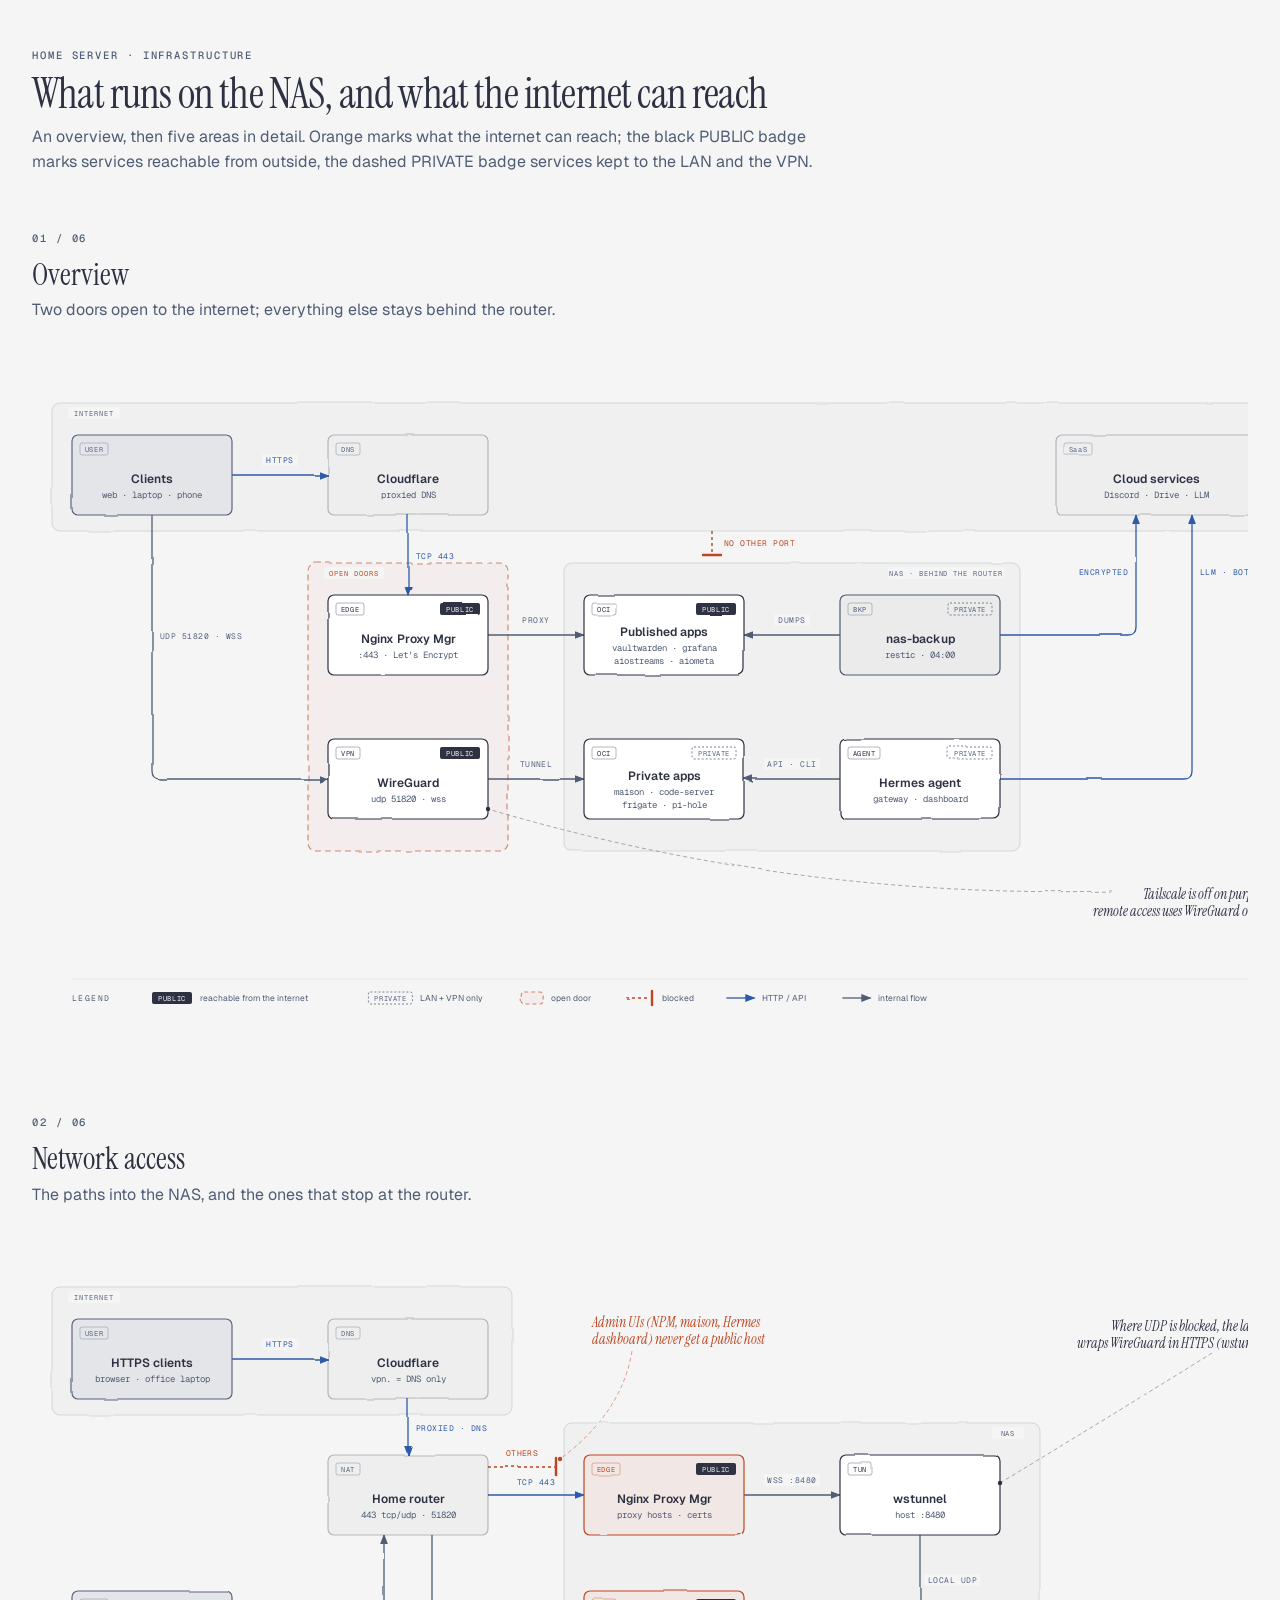
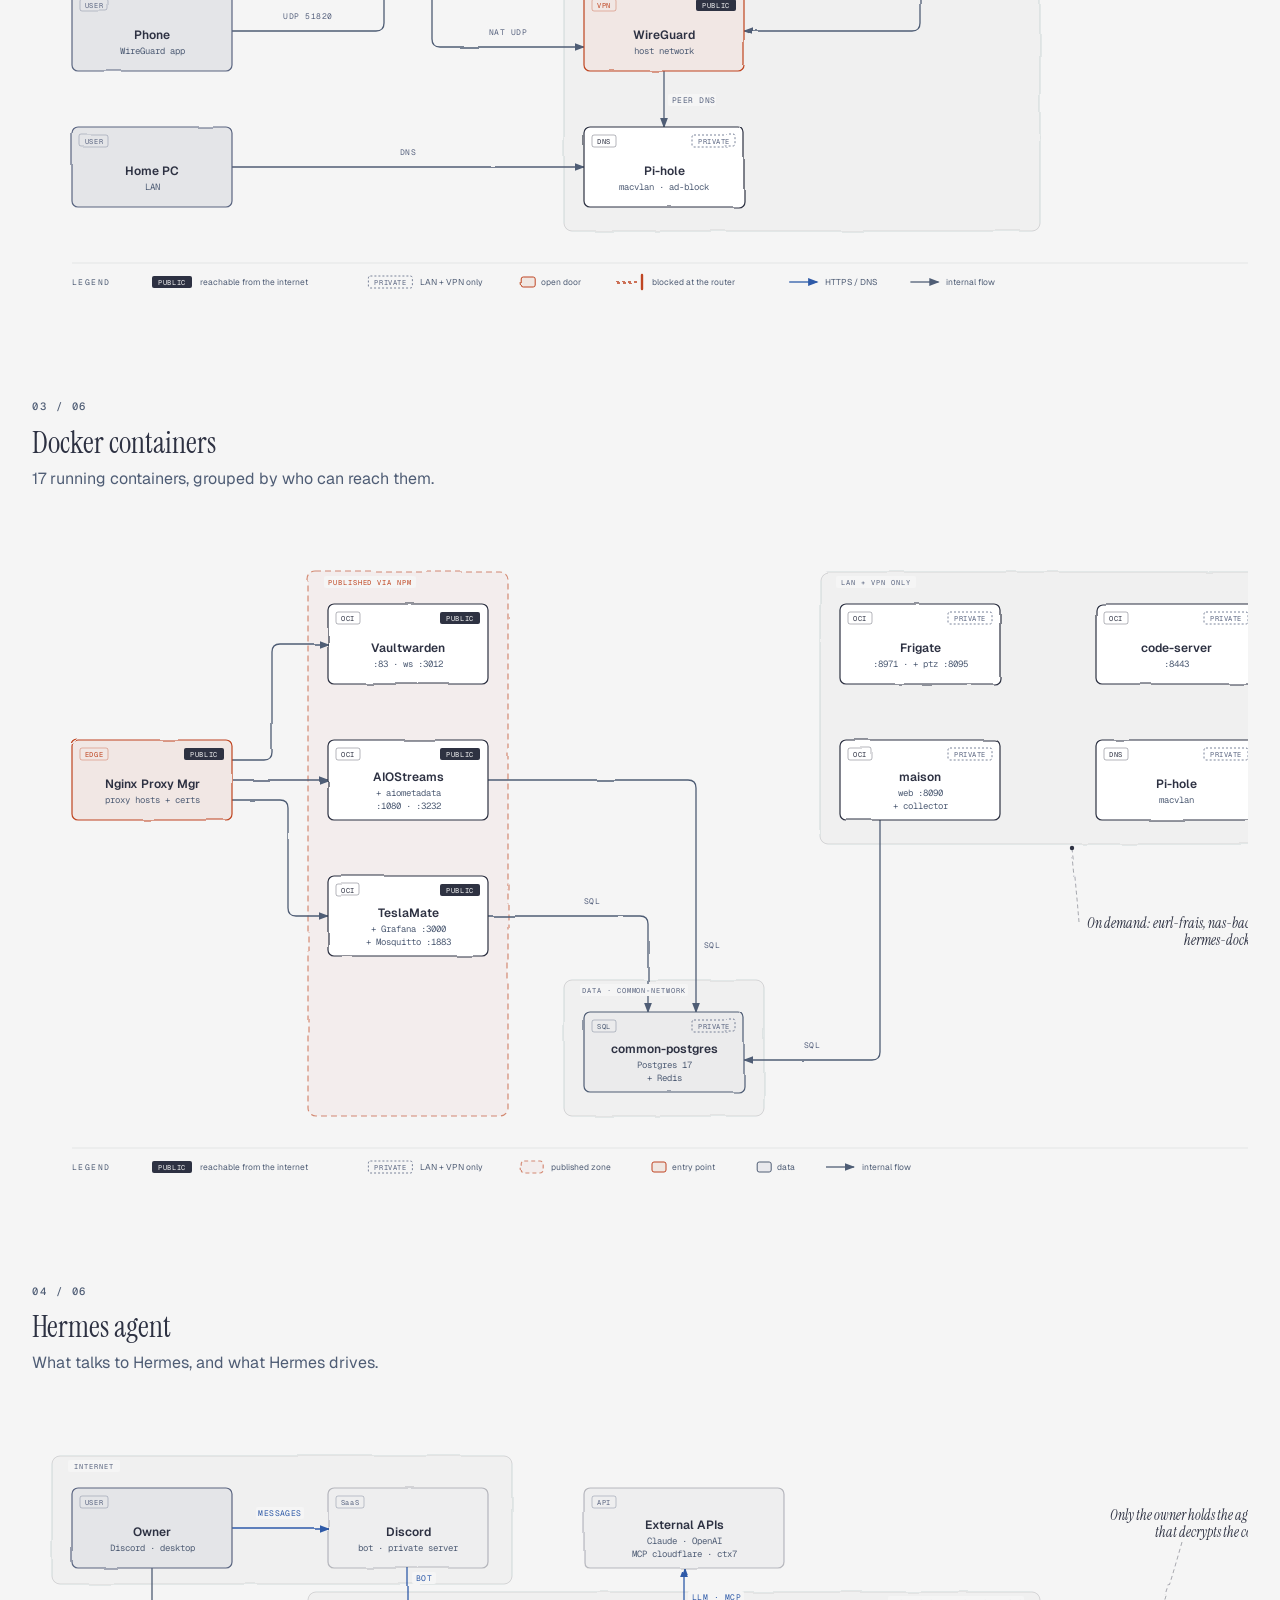
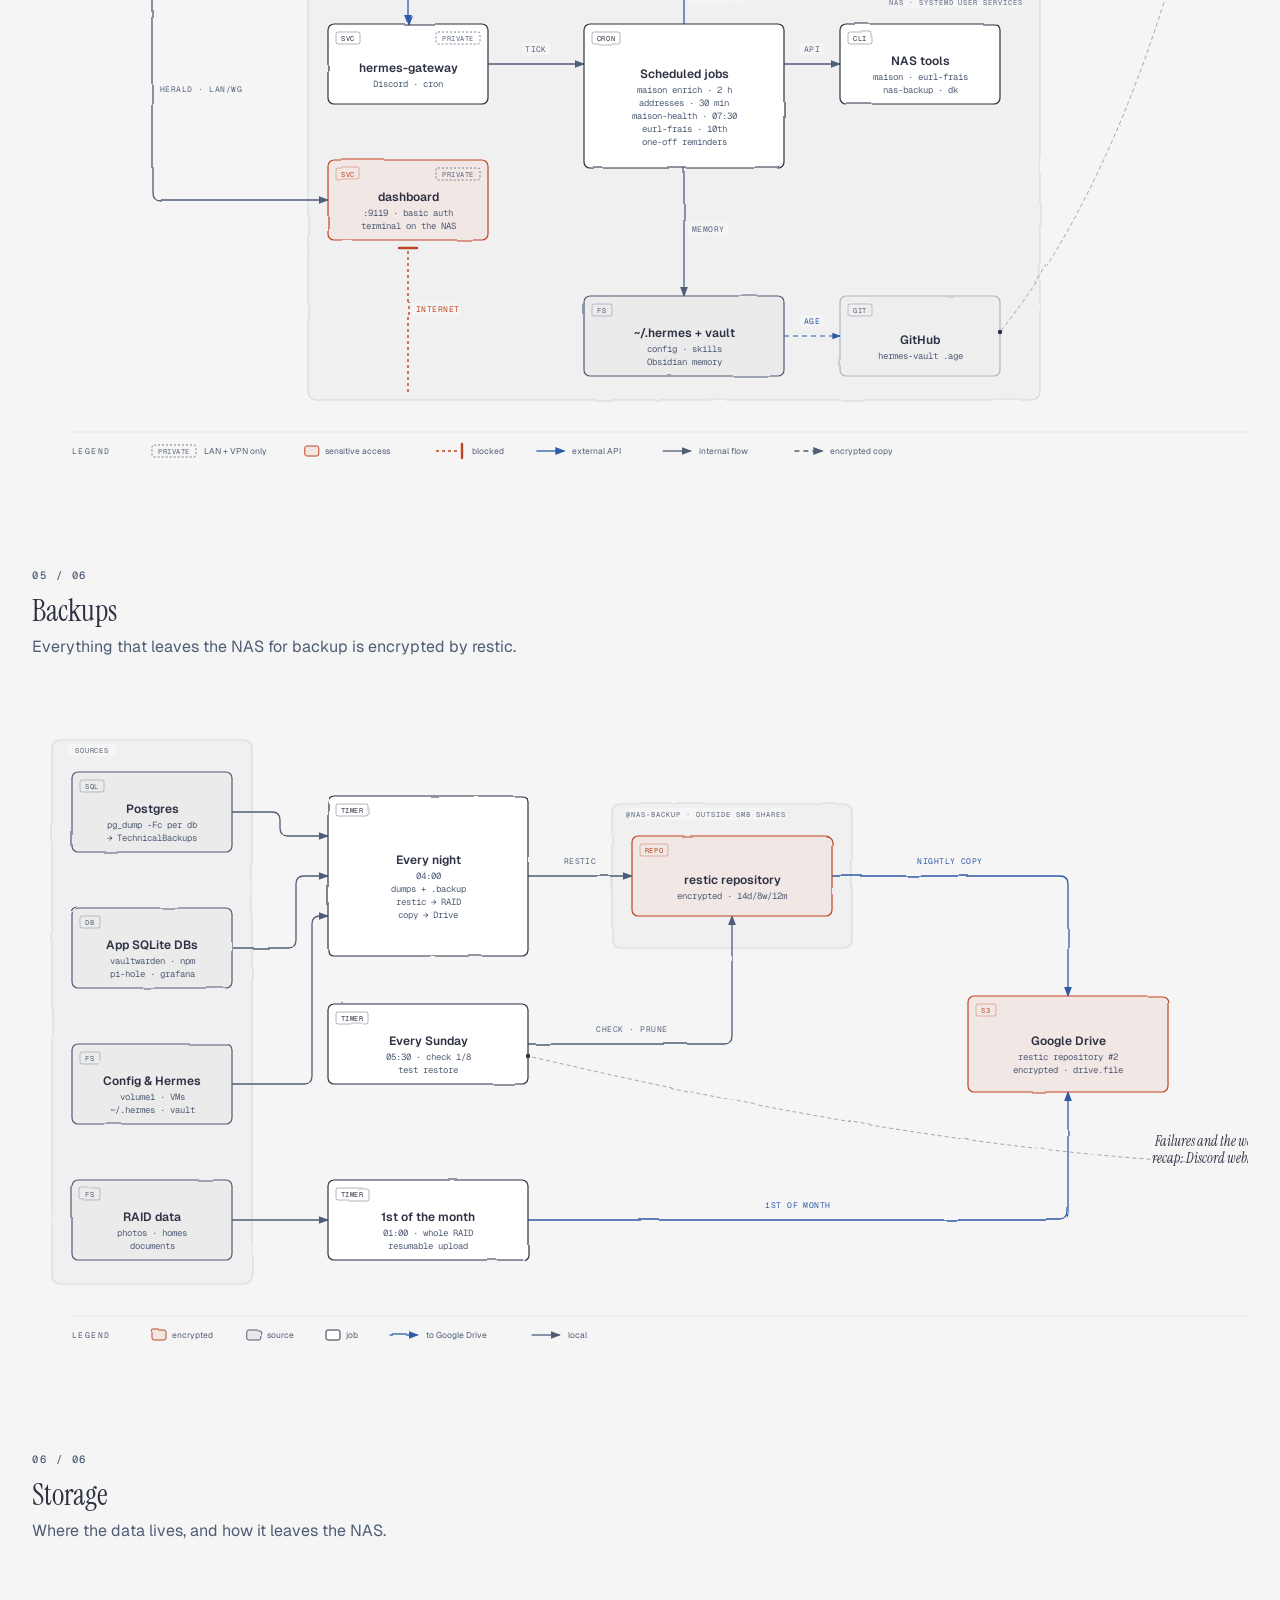
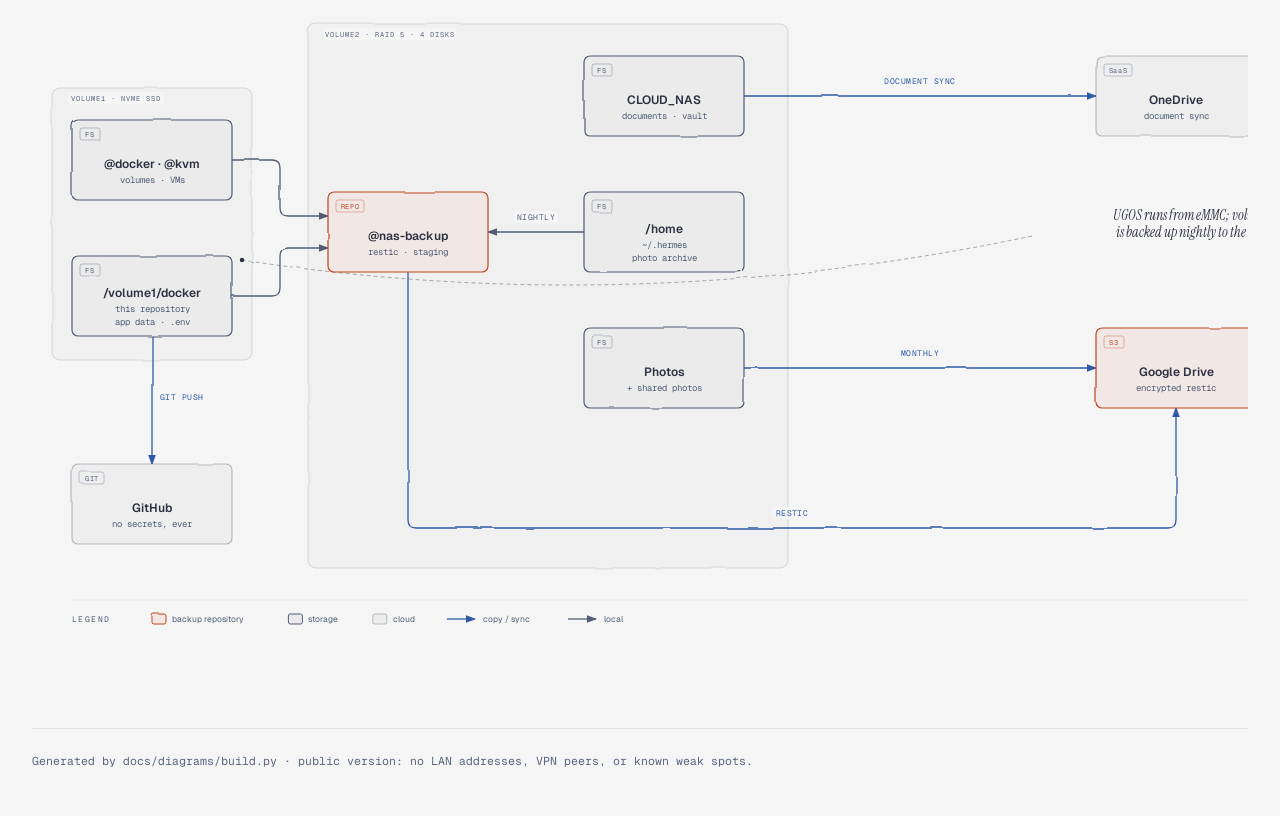
==== commit 15697b97: "qbittorrent: stop tracking the UGOS app folder, drop it from the docs The torrent client runs as a U" ====
--- a/docs/diagrams/infrastructure.html
+++ b/docs/diagrams/infrastructure.html
@@ -19,6 +19,6 @@
 <p class="eyebrow">Home server · infrastructure</p>
 <h1>What runs on the NAS, and what the internet can reach</h1>
 <p class="subtitle">An overview, then five areas in detail. Orange marks what the internet can reach; the black PUBLIC badge marks services reachable from outside, the dashed PRIVATE badge services kept to the LAN and the VPN.</p>
-<section id="01-overview"><p class="eyebrow">01 / 06</p><h2>Overview</h2><p class="subtitle">Two doors open to the internet; everything else stays behind the router.</p><div class="diagram"><svg viewBox="0 0 1280 720" xmlns="http://www.w3.org/2000/svg" role="img" aria-labelledby="overview-title overview-desc"><title id="overview-title">Overview: what the internet can reach</title><desc id="overview-desc">Only two doors of the NAS are open to the internet: the NPM reverse proxy behind Cloudflare, and WireGuard; private apps, the Hermes agent, and the backups stay behind the router.</desc><defs><marker id="overview-arrow" markerWidth="8" markerHeight="6" refX="7" refY="3" orient="auto"><polygon points="0 0, 8 3, 0 6" fill="#4f5d75"/></marker><marker id="overview-arrow-accent" markerWidth="8" markerHeight="6" refX="7" refY="3" orient="auto"><polygon points="0 0, 8 3, 0 6" fill="#bf4520"/></marker><marker id="overview-arrow-link" markerWidth="8" markerHeight="6" refX="7" refY="3" orient="auto"><polygon points="0 0, 8 3, 0 6" fill="#2e5aa8"/></marker><filter id="overview-sketchy" x="-2%" y="-2%" width="104%" height="104%"><feTurbulence type="fractalNoise" baseFrequency="0.02" numOctaves="2" seed="7"/><feDisplacementMap in="SourceGraphic" scale="2.6"/></filter></defs><rect width="100%" height="100%" fill="#f5f5f5"/><g filter="url(#overview-sketchy)"><rect x="20" y="64" width="1240" height="128" rx="8" fill="rgba(45,49,66,0.02)" stroke="rgba(45,49,66,0.18)" stroke-width="0.9"/><rect x="276" y="224" width="200" height="288" rx="8" fill="rgba(191,69,32,0.03)" stroke="rgba(191,69,32,0.60)" stroke-width="1.2" stroke-dasharray="6,4"/><rect x="532" y="224" width="456" height="288" rx="8" fill="rgba(45,49,66,0.02)" stroke="rgba(45,49,66,0.18)" stroke-width="0.9"/><path d="M 1080 552 Q 760 560 456 470" fill="none" stroke="rgba(45,49,66,0.40)" stroke-width="1" stroke-dasharray="4,3"/><path d="M 200,136 L 296,136" fill="none" stroke="#2e5aa8" stroke-width="1.3" marker-end="url(#overview-arrow-link)"/><path d="M 376,176 L 376,256" fill="none" stroke="#2e5aa8" stroke-width="1.3" marker-end="url(#overview-arrow-link)"/><path d="M 120,176 L 120,432 Q 120,440 128,440 L 296,440" fill="none" stroke="#4f5d75" stroke-width="1.3" marker-end="url(#overview-arrow)"/><path d="M 456,296 L 552,296" fill="none" stroke="#4f5d75" stroke-width="1.3" marker-end="url(#overview-arrow)"/><path d="M 456,440 L 552,440" fill="none" stroke="#4f5d75" stroke-width="1.3" marker-end="url(#overview-arrow)"/><path d="M 808,296 L 712,296" fill="none" stroke="#4f5d75" stroke-width="1.3" marker-end="url(#overview-arrow)"/><path d="M 808,440 L 712,440" fill="none" stroke="#4f5d75" stroke-width="1.3" marker-end="url(#overview-arrow)"/><path d="M 968,296 L 1096,296 Q 1104,296 1104,288 L 1104,176" fill="none" stroke="#2e5aa8" stroke-width="1.3" marker-end="url(#overview-arrow-link)"/><path d="M 968,440 L 1152,440 Q 1160,440 1160,432 L 1160,176" fill="none" stroke="#2e5aa8" stroke-width="1.3" marker-end="url(#overview-arrow-link)"/><path d="M 680,192 L 680,216" fill="none" stroke="#bf4520" stroke-width="1.4" stroke-dasharray="3,3"/><path d="M 671,216 L 689,216" stroke="#bf4520" stroke-width="2.4" stroke-linecap="round"/></g><g><rect x="36" y="68" width="52" height="12" rx="2" fill="#f5f5f5"/><text x="62.0" y="77" fill="#5a6580" font-size="7" font-family="'Geist Mono', ui-monospace, monospace" text-anchor="middle" letter-spacing="0.14em">INTERNET</text><rect x="292" y="228" width="60" height="12" rx="2" fill="#f5f5f5"/><text x="322.0" y="237" fill="#bf4520" font-size="7" font-family="'Geist Mono', ui-monospace, monospace" text-anchor="middle" letter-spacing="0.14em">OPEN DOORS</text><rect x="856" y="228" width="116" height="12" rx="2" fill="#f5f5f5"/><text x="914.0" y="237" fill="#5a6580" font-size="7" font-family="'Geist Mono', ui-monospace, monospace" text-anchor="middle" letter-spacing="0.14em">NAS · BEHIND THE ROUTER</text><rect x="230.0" y="115" width="36" height="12" rx="2" fill="#f5f5f5"/><text x="248" y="124" fill="#2e5aa8" font-size="8" font-family="'Geist Mono', ui-monospace, monospace" text-anchor="middle" letter-spacing="0.06em">HTTPS</text><rect x="380" y="211" width="44" height="12" rx="2" fill="#f5f5f5"/><text x="384" y="220" fill="#2e5aa8" font-size="8" font-family="'Geist Mono', ui-monospace, monospace" text-anchor="start" letter-spacing="0.06em">TCP 443</text><rect x="124" y="291" width="84" height="12" rx="2" fill="#f5f5f5"/><text x="128" y="300" fill="#5a6580" font-size="8" font-family="'Geist Mono', ui-monospace, monospace" text-anchor="start" letter-spacing="0.06em">UDP 51820 · WSS</text><rect x="486.0" y="275" width="36" height="12" rx="2" fill="#f5f5f5"/><text x="504" y="284" fill="#5a6580" font-size="8" font-family="'Geist Mono', ui-monospace, monospace" text-anchor="middle" letter-spacing="0.06em">PROXY</text><rect x="484.0" y="419" width="40" height="12" rx="2" fill="#f5f5f5"/><text x="504" y="428" fill="#5a6580" font-size="8" font-family="'Geist Mono', ui-monospace, monospace" text-anchor="middle" letter-spacing="0.06em">TUNNEL</text><rect x="742.0" y="275" width="36" height="12" rx="2" fill="#f5f5f5"/><text x="760" y="284" fill="#5a6580" font-size="8" font-family="'Geist Mono', ui-monospace, monospace" text-anchor="middle" letter-spacing="0.06em">DUMPS</text><rect x="732.0" y="419" width="56" height="12" rx="2" fill="#f5f5f5"/><text x="760" y="428" fill="#5a6580" font-size="8" font-family="'Geist Mono', ui-monospace, monospace" text-anchor="middle" letter-spacing="0.06em">API · CLI</text><rect x="1044" y="227" width="56" height="12" rx="2" fill="#f5f5f5"/><text x="1096" y="236" fill="#2e5aa8" font-size="8" font-family="'Geist Mono', ui-monospace, monospace" text-anchor="end" letter-spacing="0.06em">ENCRYPTED</text><rect x="1164" y="227" width="56" height="12" rx="2" fill="#f5f5f5"/><text x="1168" y="236" fill="#2e5aa8" font-size="8" font-family="'Geist Mono', ui-monospace, monospace" text-anchor="start" letter-spacing="0.06em">LLM · BOT</text><rect x="688" y="198" width="76" height="12" rx="2" fill="#f5f5f5"/><text x="692" y="207" fill="#bf4520" font-size="8" font-family="'Geist Mono', ui-monospace, monospace" text-anchor="start" letter-spacing="0.06em">NO OTHER PORT</text></g><g filter="url(#overview-sketchy)"><rect x="40" y="96" width="160" height="80" rx="6" fill="#f5f5f5"/><rect x="40" y="96" width="160" height="80" rx="6" fill="rgba(79,93,117,0.10)" stroke="#5a6580" stroke-width="1.2"/><rect x="48" y="104" width="28" height="12" rx="2" fill="transparent" stroke="#5a6580" stroke-opacity="0.45" stroke-width="0.8"/><rect x="296" y="96" width="160" height="80" rx="6" fill="#f5f5f5"/><rect x="296" y="96" width="160" height="80" rx="6" fill="rgba(45,49,66,0.03)" stroke="rgba(45,49,66,0.30)" stroke-width="1.2"/><rect x="304" y="104" width="24" height="12" rx="2" fill="transparent" stroke="#5a6580" stroke-opacity="0.45" stroke-width="0.8"/><rect x="1024" y="96" width="200" height="80" rx="6" fill="#f5f5f5"/><rect x="1024" y="96" width="200" height="80" rx="6" fill="rgba(45,49,66,0.03)" stroke="rgba(45,49,66,0.30)" stroke-width="1.2"/><rect x="1032" y="104" width="28" height="12" rx="2" fill="transparent" stroke="#5a6580" stroke-opacity="0.45" stroke-width="0.8"/><rect x="296" y="256" width="160" height="80" rx="6" fill="#f5f5f5"/><rect x="296" y="256" width="160" height="80" rx="6" fill="#ffffff" stroke="#2d3142" stroke-width="1.2"/><rect x="304" y="264" width="28" height="12" rx="2" fill="transparent" stroke="#2d3142" stroke-opacity="0.45" stroke-width="0.8"/><rect x="408" y="264" width="40" height="12" rx="2" fill="#2d3142"/><rect x="296" y="400" width="160" height="80" rx="6" fill="#f5f5f5"/><rect x="296" y="400" width="160" height="80" rx="6" fill="#ffffff" stroke="#2d3142" stroke-width="1.2"/><rect x="304" y="408" width="24" height="12" rx="2" fill="transparent" stroke="#2d3142" stroke-opacity="0.45" stroke-width="0.8"/><rect x="408" y="408" width="40" height="12" rx="2" fill="#2d3142"/><rect x="552" y="256" width="160" height="80" rx="6" fill="#f5f5f5"/><rect x="552" y="256" width="160" height="80" rx="6" fill="#ffffff" stroke="#2d3142" stroke-width="1.2"/><rect x="560" y="264" width="24" height="12" rx="2" fill="transparent" stroke="#2d3142" stroke-opacity="0.45" stroke-width="0.8"/><rect x="664" y="264" width="40" height="12" rx="2" fill="#2d3142"/><rect x="552" y="400" width="160" height="80" rx="6" fill="#f5f5f5"/><rect x="552" y="400" width="160" height="80" rx="6" fill="#ffffff" stroke="#2d3142" stroke-width="1.2"/><rect x="560" y="408" width="24" height="12" rx="2" fill="transparent" stroke="#2d3142" stroke-opacity="0.45" stroke-width="0.8"/><rect x="660" y="408" width="44" height="12" rx="2" fill="transparent" stroke="#5a6580" stroke-width="0.8" stroke-dasharray="2,2"/><rect x="808" y="256" width="160" height="80" rx="6" fill="#f5f5f5"/><rect x="808" y="256" width="160" height="80" rx="6" fill="rgba(45,49,66,0.05)" stroke="#4f5d75" stroke-width="1.2"/><rect x="816" y="264" width="24" height="12" rx="2" fill="transparent" stroke="#4f5d75" stroke-opacity="0.45" stroke-width="0.8"/><rect x="916" y="264" width="44" height="12" rx="2" fill="transparent" stroke="#5a6580" stroke-width="0.8" stroke-dasharray="2,2"/><rect x="808" y="400" width="160" height="80" rx="6" fill="#f5f5f5"/><rect x="808" y="400" width="160" height="80" rx="6" fill="#ffffff" stroke="#2d3142" stroke-width="1.2"/><rect x="816" y="408" width="32" height="12" rx="2" fill="transparent" stroke="#2d3142" stroke-opacity="0.45" stroke-width="0.8"/><rect x="916" y="408" width="44" height="12" rx="2" fill="transparent" stroke="#5a6580" stroke-width="0.8" stroke-dasharray="2,2"/><rect x="489.2" y="653" width="22" height="12" rx="3" fill="rgba(191,69,32,0.03)" stroke="rgba(191,69,32,0.60)" stroke-width="1.2" stroke-dasharray="4,3"/><line x1="594.0" y1="659" x2="618.0" y2="659" stroke="#bf4520" stroke-width="1.4" stroke-dasharray="3,3"/><line x1="620.0" y1="652" x2="620.0" y2="666" stroke="#bf4520" stroke-width="2.4" stroke-linecap="round"/><line x1="694.4" y1="659" x2="722.4" y2="659" stroke="#2e5aa8" stroke-width="1.3" marker-end="url(#overview-arrow-link)"/><line x1="810.4" y1="659" x2="838.4" y2="659" stroke="#4f5d75" stroke-width="1.3" marker-end="url(#overview-arrow)"/></g><g><text x="62.0" y="113" fill="#5a6580" font-size="7" font-family="'Geist Mono', ui-monospace, monospace" text-anchor="middle" letter-spacing="0.08em">USER</text><text x="120.0" y="143.5" fill="#2d3142" font-size="12" font-weight="600" font-family="'Geist', system-ui, sans-serif" text-anchor="middle">Clients</text><text x="120.0" y="158.5" fill="#4f5d75" font-size="9" font-family="'Geist Mono', ui-monospace, monospace" text-anchor="middle">web · laptop · phone</text><text x="316.0" y="113" fill="#5a6580" font-size="7" font-family="'Geist Mono', ui-monospace, monospace" text-anchor="middle" letter-spacing="0.08em">DNS</text><text x="376.0" y="143.5" fill="#2d3142" font-size="12" font-weight="600" font-family="'Geist', system-ui, sans-serif" text-anchor="middle">Cloudflare</text><text x="376.0" y="158.5" fill="#4f5d75" font-size="9" font-family="'Geist Mono', ui-monospace, monospace" text-anchor="middle">proxied DNS</text><text x="1046.0" y="113" fill="#5a6580" font-size="7" font-family="'Geist Mono', ui-monospace, monospace" text-anchor="middle" letter-spacing="0.08em">SaaS</text><text x="1124.0" y="143.5" fill="#2d3142" font-size="12" font-weight="600" font-family="'Geist', system-ui, sans-serif" text-anchor="middle">Cloud services</text><text x="1124.0" y="158.5" fill="#4f5d75" font-size="9" font-family="'Geist Mono', ui-monospace, monospace" text-anchor="middle">Discord · Drive · LLM</text><text x="318.0" y="273" fill="#2d3142" font-size="7" font-family="'Geist Mono', ui-monospace, monospace" text-anchor="middle" letter-spacing="0.08em">EDGE</text><text x="428.0" y="273" fill="#f5f5f5" font-size="7" font-family="'Geist Mono', ui-monospace, monospace" text-anchor="middle" letter-spacing="0.08em">PUBLIC</text><text x="376.0" y="303.5" fill="#2d3142" font-size="12" font-weight="600" font-family="'Geist', system-ui, sans-serif" text-anchor="middle">Nginx Proxy Mgr</text><text x="376.0" y="318.5" fill="#4f5d75" font-size="9" font-family="'Geist Mono', ui-monospace, monospace" text-anchor="middle">:443 · Let&#x27;s Encrypt</text><text x="316.0" y="417" fill="#2d3142" font-size="7" font-family="'Geist Mono', ui-monospace, monospace" text-anchor="middle" letter-spacing="0.08em">VPN</text><text x="428.0" y="417" fill="#f5f5f5" font-size="7" font-family="'Geist Mono', ui-monospace, monospace" text-anchor="middle" letter-spacing="0.08em">PUBLIC</text><text x="376.0" y="447.5" fill="#2d3142" font-size="12" font-weight="600" font-family="'Geist', system-ui, sans-serif" text-anchor="middle">WireGuard</text><text x="376.0" y="462.5" fill="#4f5d75" font-size="9" font-family="'Geist Mono', ui-monospace, monospace" text-anchor="middle">udp 51820 · wss</text><text x="572.0" y="273" fill="#2d3142" font-size="7" font-family="'Geist Mono', ui-monospace, monospace" text-anchor="middle" letter-spacing="0.08em">OCI</text><text x="684.0" y="273" fill="#f5f5f5" font-size="7" font-family="'Geist Mono', ui-monospace, monospace" text-anchor="middle" letter-spacing="0.08em">PUBLIC</text><text x="632.0" y="297.0" fill="#2d3142" font-size="12" font-weight="600" font-family="'Geist', system-ui, sans-serif" text-anchor="middle">Published apps</text><text x="632.0" y="312.0" fill="#4f5d75" font-size="9" font-family="'Geist Mono', ui-monospace, monospace" text-anchor="middle">vaultwarden · grafana</text><text x="632.0" y="325.0" fill="#4f5d75" font-size="9" font-family="'Geist Mono', ui-monospace, monospace" text-anchor="middle">aiostreams · aiometa</text><text x="572.0" y="417" fill="#2d3142" font-size="7" font-family="'Geist Mono', ui-monospace, monospace" text-anchor="middle" letter-spacing="0.08em">OCI</text><text x="682.0" y="417" fill="#5a6580" font-size="7" font-family="'Geist Mono', ui-monospace, monospace" text-anchor="middle" letter-spacing="0.08em">PRIVATE</text><text x="632.0" y="441.0" fill="#2d3142" font-size="12" font-weight="600" font-family="'Geist', system-ui, sans-serif" text-anchor="middle">Private apps</text><text x="632.0" y="456.0" fill="#4f5d75" font-size="9" font-family="'Geist Mono', ui-monospace, monospace" text-anchor="middle">maison · code-server</text><text x="632.0" y="469.0" fill="#4f5d75" font-size="9" font-family="'Geist Mono', ui-monospace, monospace" text-anchor="middle">frigate · pi-hole</text><text x="828.0" y="273" fill="#4f5d75" font-size="7" font-family="'Geist Mono', ui-monospace, monospace" text-anchor="middle" letter-spacing="0.08em">BKP</text><text x="938.0" y="273" fill="#5a6580" font-size="7" font-family="'Geist Mono', ui-monospace, monospace" text-anchor="middle" letter-spacing="0.08em">PRIVATE</text><text x="888.0" y="303.5" fill="#2d3142" font-size="12" font-weight="600" font-family="'Geist', system-ui, sans-serif" text-anchor="middle">nas-backup</text><text x="888.0" y="318.5" fill="#4f5d75" font-size="9" font-family="'Geist Mono', ui-monospace, monospace" text-anchor="middle">restic · 04:00</text><text x="832.0" y="417" fill="#2d3142" font-size="7" font-family="'Geist Mono', ui-monospace, monospace" text-anchor="middle" letter-spacing="0.08em">AGENT</text><text x="938.0" y="417" fill="#5a6580" font-size="7" font-family="'Geist Mono', ui-monospace, monospace" text-anchor="middle" letter-spacing="0.08em">PRIVATE</text><text x="888.0" y="447.5" fill="#2d3142" font-size="12" font-weight="600" font-family="'Geist', system-ui, sans-serif" text-anchor="middle">Hermes agent</text><text x="888.0" y="462.5" fill="#4f5d75" font-size="9" font-family="'Geist Mono', ui-monospace, monospace" text-anchor="middle">gateway · dashboard</text><text x="1240" y="560" fill="#2d3142" font-size="14" font-style="italic" font-family="'Instrument Serif', serif" text-anchor="end">Tailscale is off on purpose:</text><text x="1240" y="577" fill="#2d3142" font-size="14" font-style="italic" font-family="'Instrument Serif', serif" text-anchor="end">remote access uses WireGuard or wss</text><circle cx="456" cy="470" r="2.2" fill="#2d3142"/><line x1="40" y1="640" x2="1240" y2="640" stroke="rgba(45,49,66,0.10)" stroke-width="0.8"/><text x="40" y="662" fill="#4f5d75" font-size="8" font-family="'Geist Mono', ui-monospace, monospace" letter-spacing="0.18em">LEGEND</text><rect x="120" y="653" width="40" height="12" rx="2" fill="#2d3142"/><text x="140.0" y="662" fill="#f5f5f5" font-size="7" font-family="'Geist Mono', ui-monospace, monospace" text-anchor="middle" letter-spacing="0.08em">PUBLIC</text><text x="168" y="662" fill="#4f5d75" font-size="8.5" font-family="'Geist', system-ui, sans-serif">reachable from the internet</text><rect x="336.4" y="653" width="44" height="12" rx="2" fill="transparent" stroke="#5a6580" stroke-width="0.8" stroke-dasharray="2,2"/><text x="358.4" y="662" fill="#5a6580" font-size="7" font-family="'Geist Mono', ui-monospace, monospace" text-anchor="middle" letter-spacing="0.08em">PRIVATE</text><text x="388.4" y="662" fill="#4f5d75" font-size="8.5" font-family="'Geist', system-ui, sans-serif">LAN + VPN only</text><text x="519.2" y="662" fill="#4f5d75" font-size="8.5" font-family="'Geist', system-ui, sans-serif">open door</text><text x="630.0" y="662" fill="#4f5d75" font-size="8.5" font-family="'Geist', system-ui, sans-serif">blocked</text><text x="730.4" y="662" fill="#4f5d75" font-size="8.5" font-family="'Geist', system-ui, sans-serif">HTTP / API</text><text x="846.4" y="662" fill="#4f5d75" font-size="8.5" font-family="'Geist', system-ui, sans-serif">internal flow</text></g></svg></div></section><section id="02-network-access"><p class="eyebrow">02 / 06</p><h2>Network access</h2><p class="subtitle">The paths into the NAS, and the ones that stop at the router.</p><div class="diagram"><svg viewBox="0 0 1280 720" xmlns="http://www.w3.org/2000/svg" role="img" aria-labelledby="access-title access-desc"><title id="access-title">Network access</title><desc id="access-desc">Ways in: HTTPS through Cloudflare and the router to NPM, WireGuard directly from a phone or wrapped in wstunnel from a network that blocks UDP, and Pi-hole DNS on the LAN.</desc><defs><marker id="access-arrow" markerWidth="8" markerHeight="6" refX="7" refY="3" orient="auto"><polygon points="0 0, 8 3, 0 6" fill="#4f5d75"/></marker><marker id="access-arrow-accent" markerWidth="8" markerHeight="6" refX="7" refY="3" orient="auto"><polygon points="0 0, 8 3, 0 6" fill="#bf4520"/></marker><marker id="access-arrow-link" markerWidth="8" markerHeight="6" refX="7" refY="3" orient="auto"><polygon points="0 0, 8 3, 0 6" fill="#2e5aa8"/></marker><filter id="access-sketchy" x="-2%" y="-2%" width="104%" height="104%"><feTurbulence type="fractalNoise" baseFrequency="0.02" numOctaves="2" seed="7"/><feDisplacementMap in="SourceGraphic" scale="2.6"/></filter></defs><rect width="100%" height="100%" fill="#f5f5f5"/><g filter="url(#access-sketchy)"><rect x="20" y="64" width="460" height="128" rx="8" fill="rgba(45,49,66,0.02)" stroke="rgba(45,49,66,0.18)" stroke-width="0.9"/><rect x="532" y="200" width="476" height="408" rx="8" fill="rgba(45,49,66,0.02)" stroke="rgba(45,49,66,0.18)" stroke-width="0.9"/><path d="M 1180 130 Q 1100 180 968 260" fill="none" stroke="rgba(45,49,66,0.40)" stroke-width="1" stroke-dasharray="4,3"/><path d="M 600 128 Q 590 190 528 236" fill="none" stroke="rgba(191,69,32,0.50)" stroke-width="1" stroke-dasharray="4,3"/><path d="M 200,136 L 296,136" fill="none" stroke="#2e5aa8" stroke-width="1.3" marker-end="url(#access-arrow-link)"/><path d="M 376,176 L 376,232" fill="none" stroke="#2e5aa8" stroke-width="1.3" marker-end="url(#access-arrow-link)"/><path d="M 456,272 L 552,272" fill="none" stroke="#2e5aa8" stroke-width="1.3" marker-end="url(#access-arrow-link)"/><path d="M 712,272 L 808,272" fill="none" stroke="#4f5d75" stroke-width="1.3" marker-end="url(#access-arrow)"/><path d="M 888,312 L 888,400 Q 888,408 880,408 L 712,408" fill="none" stroke="#4f5d75" stroke-width="1.3" marker-end="url(#access-arrow)"/><path d="M 200,408 L 344,408 Q 352,408 352,400 L 352,312" fill="none" stroke="#4f5d75" stroke-width="1.3" marker-end="url(#access-arrow)"/><path d="M 400,312 L 400,416 Q 400,424 408,424 L 552,424" fill="none" stroke="#4f5d75" stroke-width="1.3" marker-end="url(#access-arrow)"/><path d="M 632,448 L 632,504" fill="none" stroke="#4f5d75" stroke-width="1.3" marker-end="url(#access-arrow)"/><path d="M 200,544 L 552,544" fill="none" stroke="#4f5d75" stroke-width="1.3" marker-end="url(#access-arrow)"/><path d="M 456,244 L 524,244" fill="none" stroke="#bf4520" stroke-width="1.4" stroke-dasharray="3,3"/><path d="M 524,235 L 524,253" stroke="#bf4520" stroke-width="2.4" stroke-linecap="round"/></g><g><rect x="36" y="68" width="52" height="12" rx="2" fill="#f5f5f5"/><text x="62.0" y="77" fill="#5a6580" font-size="7" font-family="'Geist Mono', ui-monospace, monospace" text-anchor="middle" letter-spacing="0.14em">INTERNET</text><rect x="960" y="204" width="32" height="12" rx="2" fill="#f5f5f5"/><text x="976.0" y="213" fill="#5a6580" font-size="7" font-family="'Geist Mono', ui-monospace, monospace" text-anchor="middle" letter-spacing="0.14em">NAS</text><rect x="230.0" y="115" width="36" height="12" rx="2" fill="#f5f5f5"/><text x="248" y="124" fill="#2e5aa8" font-size="8" font-family="'Geist Mono', ui-monospace, monospace" text-anchor="middle" letter-spacing="0.06em">HTTPS</text><rect x="380" y="199" width="76" height="12" rx="2" fill="#f5f5f5"/><text x="384" y="208" fill="#2e5aa8" font-size="8" font-family="'Geist Mono', ui-monospace, monospace" text-anchor="start" letter-spacing="0.06em">PROXIED · DNS</text><rect x="482.0" y="253" width="44" height="12" rx="2" fill="#f5f5f5"/><text x="504" y="262" fill="#2e5aa8" font-size="8" font-family="'Geist Mono', ui-monospace, monospace" text-anchor="middle" letter-spacing="0.06em">TCP 443</text><rect x="470.0" y="224" width="40" height="12" rx="2" fill="#f5f5f5"/><text x="490" y="233" fill="#bf4520" font-size="8" font-family="'Geist Mono', ui-monospace, monospace" text-anchor="middle" letter-spacing="0.06em">OTHERS</text><rect x="732.0" y="251" width="56" height="12" rx="2" fill="#f5f5f5"/><text x="760" y="260" fill="#5a6580" font-size="8" font-family="'Geist Mono', ui-monospace, monospace" text-anchor="middle" letter-spacing="0.06em">WSS :8480</text><rect x="892" y="351" width="56" height="12" rx="2" fill="#f5f5f5"/><text x="896" y="360" fill="#5a6580" font-size="8" font-family="'Geist Mono', ui-monospace, monospace" text-anchor="start" letter-spacing="0.06em">LOCAL UDP</text><rect x="248.0" y="387" width="56" height="12" rx="2" fill="#f5f5f5"/><text x="276" y="396" fill="#5a6580" font-size="8" font-family="'Geist Mono', ui-monospace, monospace" text-anchor="middle" letter-spacing="0.06em">UDP 51820</text><rect x="454.0" y="403" width="44" height="12" rx="2" fill="#f5f5f5"/><text x="476" y="412" fill="#5a6580" font-size="8" font-family="'Geist Mono', ui-monospace, monospace" text-anchor="middle" letter-spacing="0.06em">NAT UDP</text><rect x="636" y="471" width="48" height="12" rx="2" fill="#f5f5f5"/><text x="640" y="480" fill="#5a6580" font-size="8" font-family="'Geist Mono', ui-monospace, monospace" text-anchor="start" letter-spacing="0.06em">PEER DNS</text><rect x="364.0" y="523" width="24" height="12" rx="2" fill="#f5f5f5"/><text x="376" y="532" fill="#5a6580" font-size="8" font-family="'Geist Mono', ui-monospace, monospace" text-anchor="middle" letter-spacing="0.06em">DNS</text></g><g filter="url(#access-sketchy)"><rect x="40" y="96" width="160" height="80" rx="6" fill="#f5f5f5"/><rect x="40" y="96" width="160" height="80" rx="6" fill="rgba(79,93,117,0.10)" stroke="#5a6580" stroke-width="1.2"/><rect x="48" y="104" width="28" height="12" rx="2" fill="transparent" stroke="#5a6580" stroke-opacity="0.45" stroke-width="0.8"/><rect x="296" y="96" width="160" height="80" rx="6" fill="#f5f5f5"/><rect x="296" y="96" width="160" height="80" rx="6" fill="rgba(45,49,66,0.03)" stroke="rgba(45,49,66,0.30)" stroke-width="1.2"/><rect x="304" y="104" width="24" height="12" rx="2" fill="transparent" stroke="#5a6580" stroke-opacity="0.45" stroke-width="0.8"/><rect x="296" y="232" width="160" height="80" rx="6" fill="#f5f5f5"/><rect x="296" y="232" width="160" height="80" rx="6" fill="rgba(45,49,66,0.03)" stroke="rgba(45,49,66,0.30)" stroke-width="1.2"/><rect x="304" y="240" width="24" height="12" rx="2" fill="transparent" stroke="#5a6580" stroke-opacity="0.45" stroke-width="0.8"/><rect x="40" y="368" width="160" height="80" rx="6" fill="#f5f5f5"/><rect x="40" y="368" width="160" height="80" rx="6" fill="rgba(79,93,117,0.10)" stroke="#5a6580" stroke-width="1.2"/><rect x="48" y="376" width="28" height="12" rx="2" fill="transparent" stroke="#5a6580" stroke-opacity="0.45" stroke-width="0.8"/><rect x="40" y="504" width="160" height="80" rx="6" fill="#f5f5f5"/><rect x="40" y="504" width="160" height="80" rx="6" fill="rgba(79,93,117,0.10)" stroke="#5a6580" stroke-width="1.2"/><rect x="48" y="512" width="28" height="12" rx="2" fill="transparent" stroke="#5a6580" stroke-opacity="0.45" stroke-width="0.8"/><rect x="552" y="232" width="160" height="80" rx="6" fill="#f5f5f5"/><rect x="552" y="232" width="160" height="80" rx="6" fill="rgba(191,69,32,0.08)" stroke="#bf4520" stroke-width="1.2"/><rect x="560" y="240" width="28" height="12" rx="2" fill="transparent" stroke="#bf4520" stroke-opacity="0.45" stroke-width="0.8"/><rect x="664" y="240" width="40" height="12" rx="2" fill="#2d3142"/><rect x="808" y="232" width="160" height="80" rx="6" fill="#f5f5f5"/><rect x="808" y="232" width="160" height="80" rx="6" fill="#ffffff" stroke="#2d3142" stroke-width="1.2"/><rect x="816" y="240" width="24" height="12" rx="2" fill="transparent" stroke="#2d3142" stroke-opacity="0.45" stroke-width="0.8"/><rect x="552" y="368" width="160" height="80" rx="6" fill="#f5f5f5"/><rect x="552" y="368" width="160" height="80" rx="6" fill="rgba(191,69,32,0.08)" stroke="#bf4520" stroke-width="1.2"/><rect x="560" y="376" width="24" height="12" rx="2" fill="transparent" stroke="#bf4520" stroke-opacity="0.45" stroke-width="0.8"/><rect x="664" y="376" width="40" height="12" rx="2" fill="#2d3142"/><rect x="552" y="504" width="160" height="80" rx="6" fill="#f5f5f5"/><rect x="552" y="504" width="160" height="80" rx="6" fill="#ffffff" stroke="#2d3142" stroke-width="1.2"/><rect x="560" y="512" width="24" height="12" rx="2" fill="transparent" stroke="#2d3142" stroke-opacity="0.45" stroke-width="0.8"/><rect x="660" y="512" width="44" height="12" rx="2" fill="transparent" stroke="#5a6580" stroke-width="0.8" stroke-dasharray="2,2"/><rect x="489.2" y="654" width="14" height="10" rx="2" fill="rgba(191,69,32,0.08)" stroke="#bf4520" stroke-width="1"/><line x1="584.0" y1="659" x2="608.0" y2="659" stroke="#bf4520" stroke-width="1.4" stroke-dasharray="3,3"/><line x1="610.0" y1="652" x2="610.0" y2="666" stroke="#bf4520" stroke-width="2.4" stroke-linecap="round"/><line x1="757.2" y1="659" x2="785.2" y2="659" stroke="#2e5aa8" stroke-width="1.3" marker-end="url(#access-arrow-link)"/><line x1="878.4000000000001" y1="659" x2="906.4000000000001" y2="659" stroke="#4f5d75" stroke-width="1.3" marker-end="url(#access-arrow)"/></g><g><text x="62.0" y="113" fill="#5a6580" font-size="7" font-family="'Geist Mono', ui-monospace, monospace" text-anchor="middle" letter-spacing="0.08em">USER</text><text x="120.0" y="143.5" fill="#2d3142" font-size="12" font-weight="600" font-family="'Geist', system-ui, sans-serif" text-anchor="middle">HTTPS clients</text><text x="120.0" y="158.5" fill="#4f5d75" font-size="9" font-family="'Geist Mono', ui-monospace, monospace" text-anchor="middle">browser · office laptop</text><text x="316.0" y="113" fill="#5a6580" font-size="7" font-family="'Geist Mono', ui-monospace, monospace" text-anchor="middle" letter-spacing="0.08em">DNS</text><text x="376.0" y="143.5" fill="#2d3142" font-size="12" font-weight="600" font-family="'Geist', system-ui, sans-serif" text-anchor="middle">Cloudflare</text><text x="376.0" y="158.5" fill="#4f5d75" font-size="9" font-family="'Geist Mono', ui-monospace, monospace" text-anchor="middle">vpn. = DNS only</text><text x="316.0" y="249" fill="#5a6580" font-size="7" font-family="'Geist Mono', ui-monospace, monospace" text-anchor="middle" letter-spacing="0.08em">NAT</text><text x="376.0" y="279.5" fill="#2d3142" font-size="12" font-weight="600" font-family="'Geist', system-ui, sans-serif" text-anchor="middle">Home router</text><text x="376.0" y="294.5" fill="#4f5d75" font-size="9" font-family="'Geist Mono', ui-monospace, monospace" text-anchor="middle">443 tcp/udp · 51820</text><text x="62.0" y="385" fill="#5a6580" font-size="7" font-family="'Geist Mono', ui-monospace, monospace" text-anchor="middle" letter-spacing="0.08em">USER</text><text x="120.0" y="415.5" fill="#2d3142" font-size="12" font-weight="600" font-family="'Geist', system-ui, sans-serif" text-anchor="middle">Phone</text><text x="120.0" y="430.5" fill="#4f5d75" font-size="9" font-family="'Geist Mono', ui-monospace, monospace" text-anchor="middle">WireGuard app</text><text x="62.0" y="521" fill="#5a6580" font-size="7" font-family="'Geist Mono', ui-monospace, monospace" text-anchor="middle" letter-spacing="0.08em">USER</text><text x="120.0" y="551.5" fill="#2d3142" font-size="12" font-weight="600" font-family="'Geist', system-ui, sans-serif" text-anchor="middle">Home PC</text><text x="120.0" y="566.5" fill="#4f5d75" font-size="9" font-family="'Geist Mono', ui-monospace, monospace" text-anchor="middle">LAN</text><text x="574.0" y="249" fill="#bf4520" font-size="7" font-family="'Geist Mono', ui-monospace, monospace" text-anchor="middle" letter-spacing="0.08em">EDGE</text><text x="684.0" y="249" fill="#f5f5f5" font-size="7" font-family="'Geist Mono', ui-monospace, monospace" text-anchor="middle" letter-spacing="0.08em">PUBLIC</text><text x="632.0" y="279.5" fill="#2d3142" font-size="12" font-weight="600" font-family="'Geist', system-ui, sans-serif" text-anchor="middle">Nginx Proxy Mgr</text><text x="632.0" y="294.5" fill="#4f5d75" font-size="9" font-family="'Geist Mono', ui-monospace, monospace" text-anchor="middle">proxy hosts · certs</text><text x="828.0" y="249" fill="#2d3142" font-size="7" font-family="'Geist Mono', ui-monospace, monospace" text-anchor="middle" letter-spacing="0.08em">TUN</text><text x="888.0" y="279.5" fill="#2d3142" font-size="12" font-weight="600" font-family="'Geist', system-ui, sans-serif" text-anchor="middle">wstunnel</text><text x="888.0" y="294.5" fill="#4f5d75" font-size="9" font-family="'Geist Mono', ui-monospace, monospace" text-anchor="middle">host :8480</text><text x="572.0" y="385" fill="#bf4520" font-size="7" font-family="'Geist Mono', ui-monospace, monospace" text-anchor="middle" letter-spacing="0.08em">VPN</text><text x="684.0" y="385" fill="#f5f5f5" font-size="7" font-family="'Geist Mono', ui-monospace, monospace" text-anchor="middle" letter-spacing="0.08em">PUBLIC</text><text x="632.0" y="415.5" fill="#2d3142" font-size="12" font-weight="600" font-family="'Geist', system-ui, sans-serif" text-anchor="middle">WireGuard</text><text x="632.0" y="430.5" fill="#4f5d75" font-size="9" font-family="'Geist Mono', ui-monospace, monospace" text-anchor="middle">host network</text><text x="572.0" y="521" fill="#2d3142" font-size="7" font-family="'Geist Mono', ui-monospace, monospace" text-anchor="middle" letter-spacing="0.08em">DNS</text><text x="682.0" y="521" fill="#5a6580" font-size="7" font-family="'Geist Mono', ui-monospace, monospace" text-anchor="middle" letter-spacing="0.08em">PRIVATE</text><text x="632.0" y="551.5" fill="#2d3142" font-size="12" font-weight="600" font-family="'Geist', system-ui, sans-serif" text-anchor="middle">Pi-hole</text><text x="632.0" y="566.5" fill="#4f5d75" font-size="9" font-family="'Geist Mono', ui-monospace, monospace" text-anchor="middle">macvlan · ad-block</text><text x="1240" y="108" fill="#2d3142" font-size="14" font-style="italic" font-family="'Instrument Serif', serif" text-anchor="end">Where UDP is blocked, the laptop</text><text x="1240" y="125" fill="#2d3142" font-size="14" font-style="italic" font-family="'Instrument Serif', serif" text-anchor="end">wraps WireGuard in HTTPS (wstunnel)</text><circle cx="968" cy="260" r="2.2" fill="#2d3142"/><text x="560" y="104" fill="#bf4520" font-size="14" font-style="italic" font-family="'Instrument Serif', serif" text-anchor="start">Admin UIs (NPM, maison, Hermes</text><text x="560" y="121" fill="#bf4520" font-size="14" font-style="italic" font-family="'Instrument Serif', serif" text-anchor="start">dashboard) never get a public host</text><circle cx="528" cy="236" r="2.2" fill="#bf4520"/><line x1="40" y1="640" x2="1240" y2="640" stroke="rgba(45,49,66,0.10)" stroke-width="0.8"/><text x="40" y="662" fill="#4f5d75" font-size="8" font-family="'Geist Mono', ui-monospace, monospace" letter-spacing="0.18em">LEGEND</text><rect x="120" y="653" width="40" height="12" rx="2" fill="#2d3142"/><text x="140.0" y="662" fill="#f5f5f5" font-size="7" font-family="'Geist Mono', ui-monospace, monospace" text-anchor="middle" letter-spacing="0.08em">PUBLIC</text><text x="168" y="662" fill="#4f5d75" font-size="8.5" font-family="'Geist', system-ui, sans-serif">reachable from the internet</text><rect x="336.4" y="653" width="44" height="12" rx="2" fill="transparent" stroke="#5a6580" stroke-width="0.8" stroke-dasharray="2,2"/><text x="358.4" y="662" fill="#5a6580" font-size="7" font-family="'Geist Mono', ui-monospace, monospace" text-anchor="middle" letter-spacing="0.08em">PRIVATE</text><text x="388.4" y="662" fill="#4f5d75" font-size="8.5" font-family="'Geist', system-ui, sans-serif">LAN + VPN only</text><text x="509.2" y="662" fill="#4f5d75" font-size="8.5" font-family="'Geist', system-ui, sans-serif">open door</text><text x="620.0" y="662" fill="#4f5d75" font-size="8.5" font-family="'Geist', system-ui, sans-serif">blocked at the router</text><text x="793.2" y="662" fill="#4f5d75" font-size="8.5" font-family="'Geist', system-ui, sans-serif">HTTPS / DNS</text><text x="914.4000000000001" y="662" fill="#4f5d75" font-size="8.5" font-family="'Geist', system-ui, sans-serif">internal flow</text></g></svg></div></section><section id="03-containers"><p class="eyebrow">03 / 06</p><h2>Docker containers</h2><p class="subtitle">17 running containers, grouped by who can reach them.</p><div class="diagram"><svg viewBox="0 0 1280 720" xmlns="http://www.w3.org/2000/svg" role="img" aria-labelledby="containers-title containers-desc"><title id="containers-title">Docker containers by exposure</title><desc id="containers-desc">The NAS containers grouped by exposure: three services published behind NPM, four kept to the LAN and VPN, and the shared Postgres database.</desc><defs><marker id="containers-arrow" markerWidth="8" markerHeight="6" refX="7" refY="3" orient="auto"><polygon points="0 0, 8 3, 0 6" fill="#4f5d75"/></marker><marker id="containers-arrow-accent" markerWidth="8" markerHeight="6" refX="7" refY="3" orient="auto"><polygon points="0 0, 8 3, 0 6" fill="#bf4520"/></marker><marker id="containers-arrow-link" markerWidth="8" markerHeight="6" refX="7" refY="3" orient="auto"><polygon points="0 0, 8 3, 0 6" fill="#2e5aa8"/></marker><filter id="containers-sketchy" x="-2%" y="-2%" width="104%" height="104%"><feTurbulence type="fractalNoise" baseFrequency="0.02" numOctaves="2" seed="7"/><feDisplacementMap in="SourceGraphic" scale="2.6"/></filter></defs><rect width="100%" height="100%" fill="#f5f5f5"/><g filter="url(#containers-sketchy)"><rect x="276" y="64" width="200" height="544" rx="8" fill="rgba(191,69,32,0.03)" stroke="rgba(191,69,32,0.60)" stroke-width="1.2" stroke-dasharray="6,4"/><rect x="788" y="64" width="472" height="272" rx="8" fill="rgba(45,49,66,0.02)" stroke="rgba(45,49,66,0.18)" stroke-width="0.9"/><rect x="532" y="472" width="200" height="136" rx="8" fill="rgba(45,49,66,0.02)" stroke="rgba(45,49,66,0.18)" stroke-width="0.9"/><path d="M 1100 440 Q 1060 380 1040 340" fill="none" stroke="rgba(45,49,66,0.40)" stroke-width="1" stroke-dasharray="4,3"/><path d="M 200,252 L 232,252 Q 240,252 240,244 L 240,144 Q 240,136 248,136 L 296,136" fill="none" stroke="#4f5d75" stroke-width="1.3" marker-end="url(#containers-arrow)"/><path d="M 200,272 L 296,272" fill="none" stroke="#4f5d75" stroke-width="1.3" marker-end="url(#containers-arrow)"/><path d="M 200,292 L 248,292 Q 256,292 256,300 L 256,400 Q 256,408 264,408 L 296,408" fill="none" stroke="#4f5d75" stroke-width="1.3" marker-end="url(#containers-arrow)"/><path d="M 456,272 L 656,272 Q 664,272 664,280 L 664,504" fill="none" stroke="#4f5d75" stroke-width="1.3" marker-end="url(#containers-arrow)"/><path d="M 456,408 L 608,408 Q 616,408 616,416 L 616,504" fill="none" stroke="#4f5d75" stroke-width="1.3" marker-end="url(#containers-arrow)"/><path d="M 848,312 L 848,544 Q 848,552 840,552 L 712,552" fill="none" stroke="#4f5d75" stroke-width="1.3" marker-end="url(#containers-arrow)"/></g><g><rect x="292" y="68" width="92" height="12" rx="2" fill="#f5f5f5"/><text x="338.0" y="77" fill="#bf4520" font-size="7" font-family="'Geist Mono', ui-monospace, monospace" text-anchor="middle" letter-spacing="0.14em">PUBLISHED VIA NPM</text><rect x="804" y="68" width="80" height="12" rx="2" fill="#f5f5f5"/><text x="844.0" y="77" fill="#5a6580" font-size="7" font-family="'Geist Mono', ui-monospace, monospace" text-anchor="middle" letter-spacing="0.14em">LAN + VPN ONLY</text><rect x="548" y="476" width="108" height="12" rx="2" fill="#f5f5f5"/><text x="602.0" y="485" fill="#5a6580" font-size="7" font-family="'Geist Mono', ui-monospace, monospace" text-anchor="middle" letter-spacing="0.14em">DATA · COMMON-NETWORK</text><rect x="668" y="431" width="24" height="12" rx="2" fill="#f5f5f5"/><text x="672" y="440" fill="#5a6580" font-size="8" font-family="'Geist Mono', ui-monospace, monospace" text-anchor="start" letter-spacing="0.06em">SQL</text><rect x="548.0" y="387" width="24" height="12" rx="2" fill="#f5f5f5"/><text x="560" y="396" fill="#5a6580" font-size="8" font-family="'Geist Mono', ui-monospace, monospace" text-anchor="middle" letter-spacing="0.06em">SQL</text><rect x="768.0" y="531" width="24" height="12" rx="2" fill="#f5f5f5"/><text x="780" y="540" fill="#5a6580" font-size="8" font-family="'Geist Mono', ui-monospace, monospace" text-anchor="middle" letter-spacing="0.06em">SQL</text></g><g filter="url(#containers-sketchy)"><rect x="40" y="232" width="160" height="80" rx="6" fill="#f5f5f5"/><rect x="40" y="232" width="160" height="80" rx="6" fill="rgba(191,69,32,0.08)" stroke="#bf4520" stroke-width="1.2"/><rect x="48" y="240" width="28" height="12" rx="2" fill="transparent" stroke="#bf4520" stroke-opacity="0.45" stroke-width="0.8"/><rect x="152" y="240" width="40" height="12" rx="2" fill="#2d3142"/><rect x="296" y="96" width="160" height="80" rx="6" fill="#f5f5f5"/><rect x="296" y="96" width="160" height="80" rx="6" fill="#ffffff" stroke="#2d3142" stroke-width="1.2"/><rect x="304" y="104" width="24" height="12" rx="2" fill="transparent" stroke="#2d3142" stroke-opacity="0.45" stroke-width="0.8"/><rect x="408" y="104" width="40" height="12" rx="2" fill="#2d3142"/><rect x="296" y="232" width="160" height="80" rx="6" fill="#f5f5f5"/><rect x="296" y="232" width="160" height="80" rx="6" fill="#ffffff" stroke="#2d3142" stroke-width="1.2"/><rect x="304" y="240" width="24" height="12" rx="2" fill="transparent" stroke="#2d3142" stroke-opacity="0.45" stroke-width="0.8"/><rect x="408" y="240" width="40" height="12" rx="2" fill="#2d3142"/><rect x="296" y="368" width="160" height="80" rx="6" fill="#f5f5f5"/><rect x="296" y="368" width="160" height="80" rx="6" fill="#ffffff" stroke="#2d3142" stroke-width="1.2"/><rect x="304" y="376" width="24" height="12" rx="2" fill="transparent" stroke="#2d3142" stroke-opacity="0.45" stroke-width="0.8"/><rect x="408" y="376" width="40" height="12" rx="2" fill="#2d3142"/><rect x="552" y="504" width="160" height="80" rx="6" fill="#f5f5f5"/><rect x="552" y="504" width="160" height="80" rx="6" fill="rgba(45,49,66,0.05)" stroke="#4f5d75" stroke-width="1.2"/><rect x="560" y="512" width="24" height="12" rx="2" fill="transparent" stroke="#4f5d75" stroke-opacity="0.45" stroke-width="0.8"/><rect x="660" y="512" width="44" height="12" rx="2" fill="transparent" stroke="#5a6580" stroke-width="0.8" stroke-dasharray="2,2"/><rect x="808" y="96" width="160" height="80" rx="6" fill="#f5f5f5"/><rect x="808" y="96" width="160" height="80" rx="6" fill="#ffffff" stroke="#2d3142" stroke-width="1.2"/><rect x="816" y="104" width="24" height="12" rx="2" fill="transparent" stroke="#2d3142" stroke-opacity="0.45" stroke-width="0.8"/><rect x="916" y="104" width="44" height="12" rx="2" fill="transparent" stroke="#5a6580" stroke-width="0.8" stroke-dasharray="2,2"/><rect x="1064" y="96" width="160" height="80" rx="6" fill="#f5f5f5"/><rect x="1064" y="96" width="160" height="80" rx="6" fill="#ffffff" stroke="#2d3142" stroke-width="1.2"/><rect x="1072" y="104" width="24" height="12" rx="2" fill="transparent" stroke="#2d3142" stroke-opacity="0.45" stroke-width="0.8"/><rect x="1172" y="104" width="44" height="12" rx="2" fill="transparent" stroke="#5a6580" stroke-width="0.8" stroke-dasharray="2,2"/><rect x="808" y="232" width="160" height="80" rx="6" fill="#f5f5f5"/><rect x="808" y="232" width="160" height="80" rx="6" fill="#ffffff" stroke="#2d3142" stroke-width="1.2"/><rect x="816" y="240" width="24" height="12" rx="2" fill="transparent" stroke="#2d3142" stroke-opacity="0.45" stroke-width="0.8"/><rect x="916" y="240" width="44" height="12" rx="2" fill="transparent" stroke="#5a6580" stroke-width="0.8" stroke-dasharray="2,2"/><rect x="1064" y="232" width="160" height="80" rx="6" fill="#f5f5f5"/><rect x="1064" y="232" width="160" height="80" rx="6" fill="#ffffff" stroke="#2d3142" stroke-width="1.2"/><rect x="1072" y="240" width="24" height="12" rx="2" fill="transparent" stroke="#2d3142" stroke-opacity="0.45" stroke-width="0.8"/><rect x="1172" y="240" width="44" height="12" rx="2" fill="transparent" stroke="#5a6580" stroke-width="0.8" stroke-dasharray="2,2"/><rect x="489.2" y="653" width="22" height="12" rx="3" fill="rgba(191,69,32,0.03)" stroke="rgba(191,69,32,0.60)" stroke-width="1.2" stroke-dasharray="4,3"/><rect x="620.0" y="654" width="14" height="10" rx="2" fill="rgba(191,69,32,0.08)" stroke="#bf4520" stroke-width="1"/><rect x="725.2" y="654" width="14" height="10" rx="2" fill="rgba(45,49,66,0.05)" stroke="#4f5d75" stroke-width="1"/><line x1="794.0" y1="659" x2="822.0" y2="659" stroke="#4f5d75" stroke-width="1.3" marker-end="url(#containers-arrow)"/></g><g><text x="62.0" y="249" fill="#bf4520" font-size="7" font-family="'Geist Mono', ui-monospace, monospace" text-anchor="middle" letter-spacing="0.08em">EDGE</text><text x="172.0" y="249" fill="#f5f5f5" font-size="7" font-family="'Geist Mono', ui-monospace, monospace" text-anchor="middle" letter-spacing="0.08em">PUBLIC</text><text x="120.0" y="279.5" fill="#2d3142" font-size="12" font-weight="600" font-family="'Geist', system-ui, sans-serif" text-anchor="middle">Nginx Proxy Mgr</text><text x="120.0" y="294.5" fill="#4f5d75" font-size="9" font-family="'Geist Mono', ui-monospace, monospace" text-anchor="middle">proxy hosts + certs</text><text x="316.0" y="113" fill="#2d3142" font-size="7" font-family="'Geist Mono', ui-monospace, monospace" text-anchor="middle" letter-spacing="0.08em">OCI</text><text x="428.0" y="113" fill="#f5f5f5" font-size="7" font-family="'Geist Mono', ui-monospace, monospace" text-anchor="middle" letter-spacing="0.08em">PUBLIC</text><text x="376.0" y="143.5" fill="#2d3142" font-size="12" font-weight="600" font-family="'Geist', system-ui, sans-serif" text-anchor="middle">Vaultwarden</text><text x="376.0" y="158.5" fill="#4f5d75" font-size="9" font-family="'Geist Mono', ui-monospace, monospace" text-anchor="middle">:83 · ws :3012</text><text x="316.0" y="249" fill="#2d3142" font-size="7" font-family="'Geist Mono', ui-monospace, monospace" text-anchor="middle" letter-spacing="0.08em">OCI</text><text x="428.0" y="249" fill="#f5f5f5" font-size="7" font-family="'Geist Mono', ui-monospace, monospace" text-anchor="middle" letter-spacing="0.08em">PUBLIC</text><text x="376.0" y="273.0" fill="#2d3142" font-size="12" font-weight="600" font-family="'Geist', system-ui, sans-serif" text-anchor="middle">AIOStreams</text><text x="376.0" y="288.0" fill="#4f5d75" font-size="9" font-family="'Geist Mono', ui-monospace, monospace" text-anchor="middle">+ aiometadata</text><text x="376.0" y="301.0" fill="#4f5d75" font-size="9" font-family="'Geist Mono', ui-monospace, monospace" text-anchor="middle">:1080 · :3232</text><text x="316.0" y="385" fill="#2d3142" font-size="7" font-family="'Geist Mono', ui-monospace, monospace" text-anchor="middle" letter-spacing="0.08em">OCI</text><text x="428.0" y="385" fill="#f5f5f5" font-size="7" font-family="'Geist Mono', ui-monospace, monospace" text-anchor="middle" letter-spacing="0.08em">PUBLIC</text><text x="376.0" y="409.0" fill="#2d3142" font-size="12" font-weight="600" font-family="'Geist', system-ui, sans-serif" text-anchor="middle">TeslaMate</text><text x="376.0" y="424.0" fill="#4f5d75" font-size="9" font-family="'Geist Mono', ui-monospace, monospace" text-anchor="middle">+ Grafana :3000</text><text x="376.0" y="437.0" fill="#4f5d75" font-size="9" font-family="'Geist Mono', ui-monospace, monospace" text-anchor="middle">+ Mosquitto :1883</text><text x="572.0" y="521" fill="#4f5d75" font-size="7" font-family="'Geist Mono', ui-monospace, monospace" text-anchor="middle" letter-spacing="0.08em">SQL</text><text x="682.0" y="521" fill="#5a6580" font-size="7" font-family="'Geist Mono', ui-monospace, monospace" text-anchor="middle" letter-spacing="0.08em">PRIVATE</text><text x="632.0" y="545.0" fill="#2d3142" font-size="12" font-weight="600" font-family="'Geist', system-ui, sans-serif" text-anchor="middle">common-postgres</text><text x="632.0" y="560.0" fill="#4f5d75" font-size="9" font-family="'Geist Mono', ui-monospace, monospace" text-anchor="middle">Postgres 17</text><text x="632.0" y="573.0" fill="#4f5d75" font-size="9" font-family="'Geist Mono', ui-monospace, monospace" text-anchor="middle">+ Redis</text><text x="828.0" y="113" fill="#2d3142" font-size="7" font-family="'Geist Mono', ui-monospace, monospace" text-anchor="middle" letter-spacing="0.08em">OCI</text><text x="938.0" y="113" fill="#5a6580" font-size="7" font-family="'Geist Mono', ui-monospace, monospace" text-anchor="middle" letter-spacing="0.08em">PRIVATE</text><text x="888.0" y="143.5" fill="#2d3142" font-size="12" font-weight="600" font-family="'Geist', system-ui, sans-serif" text-anchor="middle">Frigate</text><text x="888.0" y="158.5" fill="#4f5d75" font-size="9" font-family="'Geist Mono', ui-monospace, monospace" text-anchor="middle">:8971 · + ptz :8095</text><text x="1084.0" y="113" fill="#2d3142" font-size="7" font-family="'Geist Mono', ui-monospace, monospace" text-anchor="middle" letter-spacing="0.08em">OCI</text><text x="1194.0" y="113" fill="#5a6580" font-size="7" font-family="'Geist Mono', ui-monospace, monospace" text-anchor="middle" letter-spacing="0.08em">PRIVATE</text><text x="1144.0" y="143.5" fill="#2d3142" font-size="12" font-weight="600" font-family="'Geist', system-ui, sans-serif" text-anchor="middle">code-server</text><text x="1144.0" y="158.5" fill="#4f5d75" font-size="9" font-family="'Geist Mono', ui-monospace, monospace" text-anchor="middle">:8443</text><text x="828.0" y="249" fill="#2d3142" font-size="7" font-family="'Geist Mono', ui-monospace, monospace" text-anchor="middle" letter-spacing="0.08em">OCI</text><text x="938.0" y="249" fill="#5a6580" font-size="7" font-family="'Geist Mono', ui-monospace, monospace" text-anchor="middle" letter-spacing="0.08em">PRIVATE</text><text x="888.0" y="273.0" fill="#2d3142" font-size="12" font-weight="600" font-family="'Geist', system-ui, sans-serif" text-anchor="middle">maison</text><text x="888.0" y="288.0" fill="#4f5d75" font-size="9" font-family="'Geist Mono', ui-monospace, monospace" text-anchor="middle">web :8090</text><text x="888.0" y="301.0" fill="#4f5d75" font-size="9" font-family="'Geist Mono', ui-monospace, monospace" text-anchor="middle">+ collector</text><text x="1084.0" y="249" fill="#2d3142" font-size="7" font-family="'Geist Mono', ui-monospace, monospace" text-anchor="middle" letter-spacing="0.08em">DNS</text><text x="1194.0" y="249" fill="#5a6580" font-size="7" font-family="'Geist Mono', ui-monospace, monospace" text-anchor="middle" letter-spacing="0.08em">PRIVATE</text><text x="1144.0" y="279.5" fill="#2d3142" font-size="12" font-weight="600" font-family="'Geist', system-ui, sans-serif" text-anchor="middle">Pi-hole</text><text x="1144.0" y="294.5" fill="#4f5d75" font-size="9" font-family="'Geist Mono', ui-monospace, monospace" text-anchor="middle">macvlan</text><text x="1240" y="420" fill="#2d3142" font-size="14" font-style="italic" font-family="'Instrument Serif', serif" text-anchor="end">On demand: eurl-frais, nas-backup,</text><text x="1240" y="437" fill="#2d3142" font-size="14" font-style="italic" font-family="'Instrument Serif', serif" text-anchor="end">hermes-dockercli · stopped: qBittorrent</text><circle cx="1040" cy="340" r="2.2" fill="#2d3142"/><line x1="40" y1="640" x2="1240" y2="640" stroke="rgba(45,49,66,0.10)" stroke-width="0.8"/><text x="40" y="662" fill="#4f5d75" font-size="8" font-family="'Geist Mono', ui-monospace, monospace" letter-spacing="0.18em">LEGEND</text><rect x="120" y="653" width="40" height="12" rx="2" fill="#2d3142"/><text x="140.0" y="662" fill="#f5f5f5" font-size="7" font-family="'Geist Mono', ui-monospace, monospace" text-anchor="middle" letter-spacing="0.08em">PUBLIC</text><text x="168" y="662" fill="#4f5d75" font-size="8.5" font-family="'Geist', system-ui, sans-serif">reachable from the internet</text><rect x="336.4" y="653" width="44" height="12" rx="2" fill="transparent" stroke="#5a6580" stroke-width="0.8" stroke-dasharray="2,2"/><text x="358.4" y="662" fill="#5a6580" font-size="7" font-family="'Geist Mono', ui-monospace, monospace" text-anchor="middle" letter-spacing="0.08em">PRIVATE</text><text x="388.4" y="662" fill="#4f5d75" font-size="8.5" font-family="'Geist', system-ui, sans-serif">LAN + VPN only</text><text x="519.2" y="662" fill="#4f5d75" font-size="8.5" font-family="'Geist', system-ui, sans-serif">published zone</text><text x="640.0" y="662" fill="#4f5d75" font-size="8.5" font-family="'Geist', system-ui, sans-serif">entry point</text><text x="745.2" y="662" fill="#4f5d75" font-size="8.5" font-family="'Geist', system-ui, sans-serif">data</text><text x="830.0" y="662" fill="#4f5d75" font-size="8.5" font-family="'Geist', system-ui, sans-serif">internal flow</text></g></svg></div></section><section id="04-hermes-agent"><p class="eyebrow">04 / 06</p><h2>Hermes agent</h2><p class="subtitle">What talks to Hermes, and what Hermes drives.</p><div class="diagram"><svg viewBox="0 0 1280 720" xmlns="http://www.w3.org/2000/svg" role="img" aria-labelledby="hermes-title hermes-desc"><title id="hermes-title">Hermes agent</title><desc id="hermes-desc">Hermes runs on the host: the gateway takes Discord messages and fires the scheduled jobs, the dashboard serves the Herald app over LAN and VPN, and memory lives in an Obsidian vault.</desc><defs><marker id="hermes-arrow" markerWidth="8" markerHeight="6" refX="7" refY="3" orient="auto"><polygon points="0 0, 8 3, 0 6" fill="#4f5d75"/></marker><marker id="hermes-arrow-accent" markerWidth="8" markerHeight="6" refX="7" refY="3" orient="auto"><polygon points="0 0, 8 3, 0 6" fill="#bf4520"/></marker><marker id="hermes-arrow-link" markerWidth="8" markerHeight="6" refX="7" refY="3" orient="auto"><polygon points="0 0, 8 3, 0 6" fill="#2e5aa8"/></marker><filter id="hermes-sketchy" x="-2%" y="-2%" width="104%" height="104%"><feTurbulence type="fractalNoise" baseFrequency="0.02" numOctaves="2" seed="7"/><feDisplacementMap in="SourceGraphic" scale="2.6"/></filter></defs><rect width="100%" height="100%" fill="#f5f5f5"/><g filter="url(#hermes-sketchy)"><rect x="20" y="64" width="460" height="128" rx="8" fill="rgba(45,49,66,0.02)" stroke="rgba(45,49,66,0.18)" stroke-width="0.9"/><rect x="276" y="200" width="732" height="408" rx="8" fill="rgba(45,49,66,0.02)" stroke="rgba(45,49,66,0.18)" stroke-width="0.9"/><path d="M 1150 150 Q 1080 400 968 540" fill="none" stroke="rgba(45,49,66,0.40)" stroke-width="1" stroke-dasharray="4,3"/><path d="M 200,136 L 296,136" fill="none" stroke="#2e5aa8" stroke-width="1.3" marker-end="url(#hermes-arrow-link)"/><path d="M 376,176 L 376,232" fill="none" stroke="#2e5aa8" stroke-width="1.3" marker-end="url(#hermes-arrow-link)"/><path d="M 120,176 L 120,400 Q 120,408 128,408 L 296,408" fill="none" stroke="#4f5d75" stroke-width="1.3" marker-end="url(#hermes-arrow)"/><path d="M 456,272 L 552,272" fill="none" stroke="#4f5d75" stroke-width="1.3" marker-end="url(#hermes-arrow)"/><path d="M 752,272 L 808,272" fill="none" stroke="#4f5d75" stroke-width="1.3" marker-end="url(#hermes-arrow)"/><path d="M 652,232 L 652,176" fill="none" stroke="#2e5aa8" stroke-width="1.3" marker-end="url(#hermes-arrow-link)"/><path d="M 652,376 L 652,504" fill="none" stroke="#4f5d75" stroke-width="1.3" marker-end="url(#hermes-arrow)"/><path d="M 752,544 L 808,544" fill="none" stroke="#2e5aa8" stroke-width="1.1" stroke-dasharray="5,4" marker-end="url(#hermes-arrow-link)"/><path d="M 376,600 L 376,456" fill="none" stroke="#bf4520" stroke-width="1.4" stroke-dasharray="3,3"/><path d="M 367,456 L 385,456" stroke="#bf4520" stroke-width="2.4" stroke-linecap="round"/></g><g><rect x="36" y="68" width="52" height="12" rx="2" fill="#f5f5f5"/><text x="62.0" y="77" fill="#5a6580" font-size="7" font-family="'Geist Mono', ui-monospace, monospace" text-anchor="middle" letter-spacing="0.14em">INTERNET</text><rect x="856" y="204" width="136" height="12" rx="2" fill="#f5f5f5"/><text x="924.0" y="213" fill="#5a6580" font-size="7" font-family="'Geist Mono', ui-monospace, monospace" text-anchor="middle" letter-spacing="0.14em">NAS · SYSTEMD USER SERVICES</text><rect x="224.0" y="115" width="48" height="12" rx="2" fill="#f5f5f5"/><text x="248" y="124" fill="#2e5aa8" font-size="8" font-family="'Geist Mono', ui-monospace, monospace" text-anchor="middle" letter-spacing="0.06em">MESSAGES</text><rect x="380" y="180" width="24" height="12" rx="2" fill="#f5f5f5"/><text x="384" y="189" fill="#2e5aa8" font-size="8" font-family="'Geist Mono', ui-monospace, monospace" text-anchor="start" letter-spacing="0.06em">BOT</text><rect x="124" y="291" width="84" height="12" rx="2" fill="#f5f5f5"/><text x="128" y="300" fill="#5a6580" font-size="8" font-family="'Geist Mono', ui-monospace, monospace" text-anchor="start" letter-spacing="0.06em">HERALD · LAN/WG</text><rect x="490.0" y="251" width="28" height="12" rx="2" fill="#f5f5f5"/><text x="504" y="260" fill="#5a6580" font-size="8" font-family="'Geist Mono', ui-monospace, monospace" text-anchor="middle" letter-spacing="0.06em">TICK</text><rect x="768.0" y="251" width="24" height="12" rx="2" fill="#f5f5f5"/><text x="780" y="260" fill="#5a6580" font-size="8" font-family="'Geist Mono', ui-monospace, monospace" text-anchor="middle" letter-spacing="0.06em">API</text><rect x="656" y="199" width="56" height="12" rx="2" fill="#f5f5f5"/><text x="660" y="208" fill="#2e5aa8" font-size="8" font-family="'Geist Mono', ui-monospace, monospace" text-anchor="start" letter-spacing="0.06em">LLM · MCP</text><rect x="656" y="431" width="40" height="12" rx="2" fill="#f5f5f5"/><text x="660" y="440" fill="#5a6580" font-size="8" font-family="'Geist Mono', ui-monospace, monospace" text-anchor="start" letter-spacing="0.06em">MEMORY</text><rect x="768.0" y="523" width="24" height="12" rx="2" fill="#f5f5f5"/><text x="780" y="532" fill="#2e5aa8" font-size="8" font-family="'Geist Mono', ui-monospace, monospace" text-anchor="middle" letter-spacing="0.06em">AGE</text><rect x="380" y="511" width="48" height="12" rx="2" fill="#f5f5f5"/><text x="384" y="520" fill="#bf4520" font-size="8" font-family="'Geist Mono', ui-monospace, monospace" text-anchor="start" letter-spacing="0.06em">INTERNET</text></g><g filter="url(#hermes-sketchy)"><rect x="40" y="96" width="160" height="80" rx="6" fill="#f5f5f5"/><rect x="40" y="96" width="160" height="80" rx="6" fill="rgba(79,93,117,0.10)" stroke="#5a6580" stroke-width="1.2"/><rect x="48" y="104" width="28" height="12" rx="2" fill="transparent" stroke="#5a6580" stroke-opacity="0.45" stroke-width="0.8"/><rect x="296" y="96" width="160" height="80" rx="6" fill="#f5f5f5"/><rect x="296" y="96" width="160" height="80" rx="6" fill="rgba(45,49,66,0.03)" stroke="rgba(45,49,66,0.30)" stroke-width="1.2"/><rect x="304" y="104" width="28" height="12" rx="2" fill="transparent" stroke="#5a6580" stroke-opacity="0.45" stroke-width="0.8"/><rect x="552" y="96" width="200" height="80" rx="6" fill="#f5f5f5"/><rect x="552" y="96" width="200" height="80" rx="6" fill="rgba(45,49,66,0.03)" stroke="rgba(45,49,66,0.30)" stroke-width="1.2"/><rect x="560" y="104" width="24" height="12" rx="2" fill="transparent" stroke="#5a6580" stroke-opacity="0.45" stroke-width="0.8"/><rect x="296" y="232" width="160" height="80" rx="6" fill="#f5f5f5"/><rect x="296" y="232" width="160" height="80" rx="6" fill="#ffffff" stroke="#2d3142" stroke-width="1.2"/><rect x="304" y="240" width="24" height="12" rx="2" fill="transparent" stroke="#2d3142" stroke-opacity="0.45" stroke-width="0.8"/><rect x="404" y="240" width="44" height="12" rx="2" fill="transparent" stroke="#5a6580" stroke-width="0.8" stroke-dasharray="2,2"/><rect x="296" y="368" width="160" height="80" rx="6" fill="#f5f5f5"/><rect x="296" y="368" width="160" height="80" rx="6" fill="rgba(191,69,32,0.08)" stroke="#bf4520" stroke-width="1.2"/><rect x="304" y="376" width="24" height="12" rx="2" fill="transparent" stroke="#bf4520" stroke-opacity="0.45" stroke-width="0.8"/><rect x="404" y="376" width="44" height="12" rx="2" fill="transparent" stroke="#5a6580" stroke-width="0.8" stroke-dasharray="2,2"/><rect x="552" y="232" width="200" height="144" rx="6" fill="#f5f5f5"/><rect x="552" y="232" width="200" height="144" rx="6" fill="#ffffff" stroke="#2d3142" stroke-width="1.2"/><rect x="560" y="240" width="28" height="12" rx="2" fill="transparent" stroke="#2d3142" stroke-opacity="0.45" stroke-width="0.8"/><rect x="808" y="232" width="160" height="80" rx="6" fill="#f5f5f5"/><rect x="808" y="232" width="160" height="80" rx="6" fill="#ffffff" stroke="#2d3142" stroke-width="1.2"/><rect x="816" y="240" width="24" height="12" rx="2" fill="transparent" stroke="#2d3142" stroke-opacity="0.45" stroke-width="0.8"/><rect x="552" y="504" width="200" height="80" rx="6" fill="#f5f5f5"/><rect x="552" y="504" width="200" height="80" rx="6" fill="rgba(45,49,66,0.05)" stroke="#4f5d75" stroke-width="1.2"/><rect x="560" y="512" width="20" height="12" rx="2" fill="transparent" stroke="#4f5d75" stroke-opacity="0.45" stroke-width="0.8"/><rect x="808" y="504" width="160" height="80" rx="6" fill="#f5f5f5"/><rect x="808" y="504" width="160" height="80" rx="6" fill="rgba(45,49,66,0.03)" stroke="rgba(45,49,66,0.30)" stroke-width="1.2"/><rect x="816" y="512" width="24" height="12" rx="2" fill="transparent" stroke="#5a6580" stroke-opacity="0.45" stroke-width="0.8"/><rect x="272.8" y="654" width="14" height="10" rx="2" fill="rgba(191,69,32,0.08)" stroke="#bf4520" stroke-width="1"/><line x1="404.0" y1="659" x2="428.0" y2="659" stroke="#bf4520" stroke-width="1.4" stroke-dasharray="3,3"/><line x1="430.0" y1="652" x2="430.0" y2="666" stroke="#bf4520" stroke-width="2.4" stroke-linecap="round"/><line x1="504.4" y1="659" x2="532.4" y2="659" stroke="#2e5aa8" stroke-width="1.3" marker-end="url(#hermes-arrow-link)"/><line x1="630.8" y1="659" x2="658.8" y2="659" stroke="#4f5d75" stroke-width="1.3" marker-end="url(#hermes-arrow)"/><line x1="762.4" y1="659" x2="790.4" y2="659" stroke="#4f5d75" stroke-width="1.3" stroke-dasharray="5,4" marker-end="url(#hermes-arrow)"/></g><g><text x="62.0" y="113" fill="#5a6580" font-size="7" font-family="'Geist Mono', ui-monospace, monospace" text-anchor="middle" letter-spacing="0.08em">USER</text><text x="120.0" y="143.5" fill="#2d3142" font-size="12" font-weight="600" font-family="'Geist', system-ui, sans-serif" text-anchor="middle">Owner</text><text x="120.0" y="158.5" fill="#4f5d75" font-size="9" font-family="'Geist Mono', ui-monospace, monospace" text-anchor="middle">Discord · desktop</text><text x="318.0" y="113" fill="#5a6580" font-size="7" font-family="'Geist Mono', ui-monospace, monospace" text-anchor="middle" letter-spacing="0.08em">SaaS</text><text x="376.0" y="143.5" fill="#2d3142" font-size="12" font-weight="600" font-family="'Geist', system-ui, sans-serif" text-anchor="middle">Discord</text><text x="376.0" y="158.5" fill="#4f5d75" font-size="9" font-family="'Geist Mono', ui-monospace, monospace" text-anchor="middle">bot · private server</text><text x="572.0" y="113" fill="#5a6580" font-size="7" font-family="'Geist Mono', ui-monospace, monospace" text-anchor="middle" letter-spacing="0.08em">API</text><text x="652.0" y="137.0" fill="#2d3142" font-size="12" font-weight="600" font-family="'Geist', system-ui, sans-serif" text-anchor="middle">External APIs</text><text x="652.0" y="152.0" fill="#4f5d75" font-size="9" font-family="'Geist Mono', ui-monospace, monospace" text-anchor="middle">Claude · OpenAI</text><text x="652.0" y="165.0" fill="#4f5d75" font-size="9" font-family="'Geist Mono', ui-monospace, monospace" text-anchor="middle">MCP cloudflare · ctx7</text><text x="316.0" y="249" fill="#2d3142" font-size="7" font-family="'Geist Mono', ui-monospace, monospace" text-anchor="middle" letter-spacing="0.08em">SVC</text><text x="426.0" y="249" fill="#5a6580" font-size="7" font-family="'Geist Mono', ui-monospace, monospace" text-anchor="middle" letter-spacing="0.08em">PRIVATE</text><text x="376.0" y="279.5" fill="#2d3142" font-size="12" font-weight="600" font-family="'Geist', system-ui, sans-serif" text-anchor="middle">hermes-gateway</text><text x="376.0" y="294.5" fill="#4f5d75" font-size="9" font-family="'Geist Mono', ui-monospace, monospace" text-anchor="middle">Discord · cron</text><text x="316.0" y="385" fill="#bf4520" font-size="7" font-family="'Geist Mono', ui-monospace, monospace" text-anchor="middle" letter-spacing="0.08em">SVC</text><text x="426.0" y="385" fill="#5a6580" font-size="7" font-family="'Geist Mono', ui-monospace, monospace" text-anchor="middle" letter-spacing="0.08em">PRIVATE</text><text x="376.0" y="409.0" fill="#2d3142" font-size="12" font-weight="600" font-family="'Geist', system-ui, sans-serif" text-anchor="middle">dashboard</text><text x="376.0" y="424.0" fill="#4f5d75" font-size="9" font-family="'Geist Mono', ui-monospace, monospace" text-anchor="middle">:9119 · basic auth</text><text x="376.0" y="437.0" fill="#4f5d75" font-size="9" font-family="'Geist Mono', ui-monospace, monospace" text-anchor="middle">terminal on the NAS</text><text x="574.0" y="249" fill="#2d3142" font-size="7" font-family="'Geist Mono', ui-monospace, monospace" text-anchor="middle" letter-spacing="0.08em">CRON</text><text x="652.0" y="285.5" fill="#2d3142" font-size="12" font-weight="600" font-family="'Geist', system-ui, sans-serif" text-anchor="middle">Scheduled jobs</text><text x="652.0" y="300.5" fill="#4f5d75" font-size="9" font-family="'Geist Mono', ui-monospace, monospace" text-anchor="middle">maison enrich · 2 h</text><text x="652.0" y="313.5" fill="#4f5d75" font-size="9" font-family="'Geist Mono', ui-monospace, monospace" text-anchor="middle">addresses · 30 min</text><text x="652.0" y="326.5" fill="#4f5d75" font-size="9" font-family="'Geist Mono', ui-monospace, monospace" text-anchor="middle">maison-health · 07:30</text><text x="652.0" y="339.5" fill="#4f5d75" font-size="9" font-family="'Geist Mono', ui-monospace, monospace" text-anchor="middle">eurl-frais · 10th</text><text x="652.0" y="352.5" fill="#4f5d75" font-size="9" font-family="'Geist Mono', ui-monospace, monospace" text-anchor="middle">one-off reminders</text><text x="828.0" y="249" fill="#2d3142" font-size="7" font-family="'Geist Mono', ui-monospace, monospace" text-anchor="middle" letter-spacing="0.08em">CLI</text><text x="888.0" y="273.0" fill="#2d3142" font-size="12" font-weight="600" font-family="'Geist', system-ui, sans-serif" text-anchor="middle">NAS tools</text><text x="888.0" y="288.0" fill="#4f5d75" font-size="9" font-family="'Geist Mono', ui-monospace, monospace" text-anchor="middle">maison · eurl-frais</text><text x="888.0" y="301.0" fill="#4f5d75" font-size="9" font-family="'Geist Mono', ui-monospace, monospace" text-anchor="middle">nas-backup · dk</text><text x="570.0" y="521" fill="#4f5d75" font-size="7" font-family="'Geist Mono', ui-monospace, monospace" text-anchor="middle" letter-spacing="0.08em">FS</text><text x="652.0" y="545.0" fill="#2d3142" font-size="12" font-weight="600" font-family="'Geist', system-ui, sans-serif" text-anchor="middle">~/.hermes + vault</text><text x="652.0" y="560.0" fill="#4f5d75" font-size="9" font-family="'Geist Mono', ui-monospace, monospace" text-anchor="middle">config · skills</text><text x="652.0" y="573.0" fill="#4f5d75" font-size="9" font-family="'Geist Mono', ui-monospace, monospace" text-anchor="middle">Obsidian memory</text><text x="828.0" y="521" fill="#5a6580" font-size="7" font-family="'Geist Mono', ui-monospace, monospace" text-anchor="middle" letter-spacing="0.08em">GIT</text><text x="888.0" y="551.5" fill="#2d3142" font-size="12" font-weight="600" font-family="'Geist', system-ui, sans-serif" text-anchor="middle">GitHub</text><text x="888.0" y="566.5" fill="#4f5d75" font-size="9" font-family="'Geist Mono', ui-monospace, monospace" text-anchor="middle">hermes-vault .age</text><text x="1240" y="128" fill="#2d3142" font-size="14" font-style="italic" font-family="'Instrument Serif', serif" text-anchor="end">Only the owner holds the age key</text><text x="1240" y="145" fill="#2d3142" font-size="14" font-style="italic" font-family="'Instrument Serif', serif" text-anchor="end">that decrypts the config</text><circle cx="968" cy="540" r="2.2" fill="#2d3142"/><line x1="40" y1="640" x2="1240" y2="640" stroke="rgba(45,49,66,0.10)" stroke-width="0.8"/><text x="40" y="662" fill="#4f5d75" font-size="8" font-family="'Geist Mono', ui-monospace, monospace" letter-spacing="0.18em">LEGEND</text><rect x="120" y="653" width="44" height="12" rx="2" fill="transparent" stroke="#5a6580" stroke-width="0.8" stroke-dasharray="2,2"/><text x="142.0" y="662" fill="#5a6580" font-size="7" font-family="'Geist Mono', ui-monospace, monospace" text-anchor="middle" letter-spacing="0.08em">PRIVATE</text><text x="172" y="662" fill="#4f5d75" font-size="8.5" font-family="'Geist', system-ui, sans-serif">LAN + VPN only</text><text x="292.8" y="662" fill="#4f5d75" font-size="8.5" font-family="'Geist', system-ui, sans-serif">sensitive access</text><text x="440.0" y="662" fill="#4f5d75" font-size="8.5" font-family="'Geist', system-ui, sans-serif">blocked</text><text x="540.4" y="662" fill="#4f5d75" font-size="8.5" font-family="'Geist', system-ui, sans-serif">external API</text><text x="666.8" y="662" fill="#4f5d75" font-size="8.5" font-family="'Geist', system-ui, sans-serif">internal flow</text><text x="798.4" y="662" fill="#4f5d75" font-size="8.5" font-family="'Geist', system-ui, sans-serif">encrypted copy</text></g></svg></div></section><section id="05-backups"><p class="eyebrow">05 / 06</p><h2>Backups</h2><p class="subtitle">Everything that leaves the NAS for backup is encrypted by restic.</p><div class="diagram"><svg viewBox="0 0 1280 720" xmlns="http://www.w3.org/2000/svg" role="img" aria-labelledby="backups-title backups-desc"><title id="backups-title">Backups</title><desc id="backups-desc">Databases, configuration, and Hermes go every night into an encrypted restic repository on the RAID and are copied to Google Drive; Sunday checks and test-restores; the 1st of the month uploads the whole RAID.</desc><defs><marker id="backups-arrow" markerWidth="8" markerHeight="6" refX="7" refY="3" orient="auto"><polygon points="0 0, 8 3, 0 6" fill="#4f5d75"/></marker><marker id="backups-arrow-accent" markerWidth="8" markerHeight="6" refX="7" refY="3" orient="auto"><polygon points="0 0, 8 3, 0 6" fill="#bf4520"/></marker><marker id="backups-arrow-link" markerWidth="8" markerHeight="6" refX="7" refY="3" orient="auto"><polygon points="0 0, 8 3, 0 6" fill="#2e5aa8"/></marker><filter id="backups-sketchy" x="-2%" y="-2%" width="104%" height="104%"><feTurbulence type="fractalNoise" baseFrequency="0.02" numOctaves="2" seed="7"/><feDisplacementMap in="SourceGraphic" scale="2.6"/></filter></defs><rect width="100%" height="100%" fill="#f5f5f5"/><g filter="url(#backups-sketchy)"><rect x="20" y="64" width="200" height="544" rx="8" fill="rgba(45,49,66,0.02)" stroke="rgba(45,49,66,0.18)" stroke-width="0.9"/><rect x="580" y="128" width="240" height="144" rx="8" fill="rgba(45,49,66,0.02)" stroke="rgba(45,49,66,0.18)" stroke-width="0.9"/><path d="M 1160 486 Q 880 470 496 380" fill="none" stroke="rgba(45,49,66,0.40)" stroke-width="1" stroke-dasharray="4,3"/><path d="M 200,136 L 240,136 Q 248,136 248,144 L 248,152 Q 248,160 256,160 L 296,160" fill="none" stroke="#4f5d75" stroke-width="1.3" marker-end="url(#backups-arrow)"/><path d="M 200,272 L 256,272 Q 264,272 264,264 L 264,208 Q 264,200 272,200 L 296,200" fill="none" stroke="#4f5d75" stroke-width="1.3" marker-end="url(#backups-arrow)"/><path d="M 200,408 L 272,408 Q 280,408 280,400 L 280,248 Q 280,240 288,240 L 296,240" fill="none" stroke="#4f5d75" stroke-width="1.3" marker-end="url(#backups-arrow)"/><path d="M 200,544 L 296,544" fill="none" stroke="#4f5d75" stroke-width="1.3" marker-end="url(#backups-arrow)"/><path d="M 496,200 L 600,200" fill="none" stroke="#4f5d75" stroke-width="1.3" marker-end="url(#backups-arrow)"/><path d="M 496,368 L 692,368 Q 700,368 700,360 L 700,240" fill="none" stroke="#4f5d75" stroke-width="1.3" marker-end="url(#backups-arrow)"/><path d="M 800,200 L 1028,200 Q 1036,200 1036,208 L 1036,320" fill="none" stroke="#2e5aa8" stroke-width="1.3" marker-end="url(#backups-arrow-link)"/><path d="M 496,544 L 1028,544 Q 1036,544 1036,536 L 1036,416" fill="none" stroke="#2e5aa8" stroke-width="1.3" marker-end="url(#backups-arrow-link)"/></g><g><rect x="36" y="68" width="48" height="12" rx="2" fill="#f5f5f5"/><text x="60.0" y="77" fill="#5a6580" font-size="7" font-family="'Geist Mono', ui-monospace, monospace" text-anchor="middle" letter-spacing="0.14em">SOURCES</text><rect x="596" y="132" width="156" height="12" rx="2" fill="#f5f5f5"/><text x="674.0" y="141" fill="#5a6580" font-size="7" font-family="'Geist Mono', ui-monospace, monospace" text-anchor="middle" letter-spacing="0.14em">@NAS-BACKUP · OUTSIDE SMB SHARES</text><rect x="528.0" y="179" width="40" height="12" rx="2" fill="#f5f5f5"/><text x="548" y="188" fill="#5a6580" font-size="8" font-family="'Geist Mono', ui-monospace, monospace" text-anchor="middle" letter-spacing="0.06em">RESTIC</text><rect x="562.0" y="347" width="76" height="12" rx="2" fill="#f5f5f5"/><text x="600" y="356" fill="#5a6580" font-size="8" font-family="'Geist Mono', ui-monospace, monospace" text-anchor="middle" letter-spacing="0.06em">CHECK · PRUNE</text><rect x="884.0" y="179" width="68" height="12" rx="2" fill="#f5f5f5"/><text x="918" y="188" fill="#2e5aa8" font-size="8" font-family="'Geist Mono', ui-monospace, monospace" text-anchor="middle" letter-spacing="0.06em">NIGHTLY COPY</text><rect x="732.0" y="523" width="68" height="12" rx="2" fill="#f5f5f5"/><text x="766" y="532" fill="#2e5aa8" font-size="8" font-family="'Geist Mono', ui-monospace, monospace" text-anchor="middle" letter-spacing="0.06em">1ST OF MONTH</text></g><g filter="url(#backups-sketchy)"><rect x="40" y="96" width="160" height="80" rx="6" fill="#f5f5f5"/><rect x="40" y="96" width="160" height="80" rx="6" fill="rgba(45,49,66,0.05)" stroke="#4f5d75" stroke-width="1.2"/><rect x="48" y="104" width="24" height="12" rx="2" fill="transparent" stroke="#4f5d75" stroke-opacity="0.45" stroke-width="0.8"/><rect x="40" y="232" width="160" height="80" rx="6" fill="#f5f5f5"/><rect x="40" y="232" width="160" height="80" rx="6" fill="rgba(45,49,66,0.05)" stroke="#4f5d75" stroke-width="1.2"/><rect x="48" y="240" width="20" height="12" rx="2" fill="transparent" stroke="#4f5d75" stroke-opacity="0.45" stroke-width="0.8"/><rect x="40" y="368" width="160" height="80" rx="6" fill="#f5f5f5"/><rect x="40" y="368" width="160" height="80" rx="6" fill="rgba(45,49,66,0.05)" stroke="#4f5d75" stroke-width="1.2"/><rect x="48" y="376" width="20" height="12" rx="2" fill="transparent" stroke="#4f5d75" stroke-opacity="0.45" stroke-width="0.8"/><rect x="40" y="504" width="160" height="80" rx="6" fill="#f5f5f5"/><rect x="40" y="504" width="160" height="80" rx="6" fill="rgba(45,49,66,0.05)" stroke="#4f5d75" stroke-width="1.2"/><rect x="48" y="512" width="20" height="12" rx="2" fill="transparent" stroke="#4f5d75" stroke-opacity="0.45" stroke-width="0.8"/><rect x="296" y="120" width="200" height="160" rx="6" fill="#f5f5f5"/><rect x="296" y="120" width="200" height="160" rx="6" fill="#ffffff" stroke="#2d3142" stroke-width="1.2"/><rect x="304" y="128" width="32" height="12" rx="2" fill="transparent" stroke="#2d3142" stroke-opacity="0.45" stroke-width="0.8"/><rect x="296" y="328" width="200" height="80" rx="6" fill="#f5f5f5"/><rect x="296" y="328" width="200" height="80" rx="6" fill="#ffffff" stroke="#2d3142" stroke-width="1.2"/><rect x="304" y="336" width="32" height="12" rx="2" fill="transparent" stroke="#2d3142" stroke-opacity="0.45" stroke-width="0.8"/><rect x="296" y="504" width="200" height="80" rx="6" fill="#f5f5f5"/><rect x="296" y="504" width="200" height="80" rx="6" fill="#ffffff" stroke="#2d3142" stroke-width="1.2"/><rect x="304" y="512" width="32" height="12" rx="2" fill="transparent" stroke="#2d3142" stroke-opacity="0.45" stroke-width="0.8"/><rect x="600" y="160" width="200" height="80" rx="6" fill="#f5f5f5"/><rect x="600" y="160" width="200" height="80" rx="6" fill="rgba(191,69,32,0.08)" stroke="#bf4520" stroke-width="1.2"/><rect x="608" y="168" width="28" height="12" rx="2" fill="transparent" stroke="#bf4520" stroke-opacity="0.45" stroke-width="0.8"/><rect x="936" y="320" width="200" height="96" rx="6" fill="#f5f5f5"/><rect x="936" y="320" width="200" height="96" rx="6" fill="rgba(191,69,32,0.08)" stroke="#bf4520" stroke-width="1.2"/><rect x="944" y="328" width="20" height="12" rx="2" fill="transparent" stroke="#bf4520" stroke-opacity="0.45" stroke-width="0.8"/><rect x="120" y="654" width="14" height="10" rx="2" fill="rgba(191,69,32,0.08)" stroke="#bf4520" stroke-width="1"/><rect x="214.8" y="654" width="14" height="10" rx="2" fill="rgba(45,49,66,0.05)" stroke="#4f5d75" stroke-width="1"/><rect x="294.0" y="654" width="14" height="10" rx="2" fill="#ffffff" stroke="#2d3142" stroke-width="1"/><line x1="357.6" y1="659" x2="385.6" y2="659" stroke="#2e5aa8" stroke-width="1.3" marker-end="url(#backups-arrow-link)"/><line x1="499.6" y1="659" x2="527.6" y2="659" stroke="#4f5d75" stroke-width="1.3" marker-end="url(#backups-arrow)"/></g><g><text x="60.0" y="113" fill="#4f5d75" font-size="7" font-family="'Geist Mono', ui-monospace, monospace" text-anchor="middle" letter-spacing="0.08em">SQL</text><text x="120.0" y="137.0" fill="#2d3142" font-size="12" font-weight="600" font-family="'Geist', system-ui, sans-serif" text-anchor="middle">Postgres</text><text x="120.0" y="152.0" fill="#4f5d75" font-size="9" font-family="'Geist Mono', ui-monospace, monospace" text-anchor="middle">pg_dump -Fc per db</text><text x="120.0" y="165.0" fill="#4f5d75" font-size="9" font-family="'Geist Mono', ui-monospace, monospace" text-anchor="middle">→ TechnicalBackups</text><text x="58.0" y="249" fill="#4f5d75" font-size="7" font-family="'Geist Mono', ui-monospace, monospace" text-anchor="middle" letter-spacing="0.08em">DB</text><text x="120.0" y="273.0" fill="#2d3142" font-size="12" font-weight="600" font-family="'Geist', system-ui, sans-serif" text-anchor="middle">App SQLite DBs</text><text x="120.0" y="288.0" fill="#4f5d75" font-size="9" font-family="'Geist Mono', ui-monospace, monospace" text-anchor="middle">vaultwarden · npm</text><text x="120.0" y="301.0" fill="#4f5d75" font-size="9" font-family="'Geist Mono', ui-monospace, monospace" text-anchor="middle">pi-hole · grafana</text><text x="58.0" y="385" fill="#4f5d75" font-size="7" font-family="'Geist Mono', ui-monospace, monospace" text-anchor="middle" letter-spacing="0.08em">FS</text><text x="120.0" y="409.0" fill="#2d3142" font-size="12" font-weight="600" font-family="'Geist', system-ui, sans-serif" text-anchor="middle">Config &amp; Hermes</text><text x="120.0" y="424.0" fill="#4f5d75" font-size="9" font-family="'Geist Mono', ui-monospace, monospace" text-anchor="middle">volume1 · VMs</text><text x="120.0" y="437.0" fill="#4f5d75" font-size="9" font-family="'Geist Mono', ui-monospace, monospace" text-anchor="middle">~/.hermes · vault</text><text x="58.0" y="521" fill="#4f5d75" font-size="7" font-family="'Geist Mono', ui-monospace, monospace" text-anchor="middle" letter-spacing="0.08em">FS</text><text x="120.0" y="545.0" fill="#2d3142" font-size="12" font-weight="600" font-family="'Geist', system-ui, sans-serif" text-anchor="middle">RAID data</text><text x="120.0" y="560.0" fill="#4f5d75" font-size="9" font-family="'Geist Mono', ui-monospace, monospace" text-anchor="middle">photos · homes</text><text x="120.0" y="573.0" fill="#4f5d75" font-size="9" font-family="'Geist Mono', ui-monospace, monospace" text-anchor="middle">documents</text><text x="320.0" y="137" fill="#2d3142" font-size="7" font-family="'Geist Mono', ui-monospace, monospace" text-anchor="middle" letter-spacing="0.08em">TIMER</text><text x="396.0" y="188.0" fill="#2d3142" font-size="12" font-weight="600" font-family="'Geist', system-ui, sans-serif" text-anchor="middle">Every night</text><text x="396.0" y="203.0" fill="#4f5d75" font-size="9" font-family="'Geist Mono', ui-monospace, monospace" text-anchor="middle">04:00</text><text x="396.0" y="216.0" fill="#4f5d75" font-size="9" font-family="'Geist Mono', ui-monospace, monospace" text-anchor="middle">dumps + .backup</text><text x="396.0" y="229.0" fill="#4f5d75" font-size="9" font-family="'Geist Mono', ui-monospace, monospace" text-anchor="middle">restic → RAID</text><text x="396.0" y="242.0" fill="#4f5d75" font-size="9" font-family="'Geist Mono', ui-monospace, monospace" text-anchor="middle">copy → Drive</text><text x="320.0" y="345" fill="#2d3142" font-size="7" font-family="'Geist Mono', ui-monospace, monospace" text-anchor="middle" letter-spacing="0.08em">TIMER</text><text x="396.0" y="369.0" fill="#2d3142" font-size="12" font-weight="600" font-family="'Geist', system-ui, sans-serif" text-anchor="middle">Every Sunday</text><text x="396.0" y="384.0" fill="#4f5d75" font-size="9" font-family="'Geist Mono', ui-monospace, monospace" text-anchor="middle">05:30 · check 1/8</text><text x="396.0" y="397.0" fill="#4f5d75" font-size="9" font-family="'Geist Mono', ui-monospace, monospace" text-anchor="middle">test restore</text><text x="320.0" y="521" fill="#2d3142" font-size="7" font-family="'Geist Mono', ui-monospace, monospace" text-anchor="middle" letter-spacing="0.08em">TIMER</text><text x="396.0" y="545.0" fill="#2d3142" font-size="12" font-weight="600" font-family="'Geist', system-ui, sans-serif" text-anchor="middle">1st of the month</text><text x="396.0" y="560.0" fill="#4f5d75" font-size="9" font-family="'Geist Mono', ui-monospace, monospace" text-anchor="middle">01:00 · whole RAID</text><text x="396.0" y="573.0" fill="#4f5d75" font-size="9" font-family="'Geist Mono', ui-monospace, monospace" text-anchor="middle">resumable upload</text><text x="622.0" y="177" fill="#bf4520" font-size="7" font-family="'Geist Mono', ui-monospace, monospace" text-anchor="middle" letter-spacing="0.08em">REPO</text><text x="700.0" y="207.5" fill="#2d3142" font-size="12" font-weight="600" font-family="'Geist', system-ui, sans-serif" text-anchor="middle">restic repository</text><text x="700.0" y="222.5" fill="#4f5d75" font-size="9" font-family="'Geist Mono', ui-monospace, monospace" text-anchor="middle">encrypted · 14d/8w/12m</text><text x="954.0" y="337" fill="#bf4520" font-size="7" font-family="'Geist Mono', ui-monospace, monospace" text-anchor="middle" letter-spacing="0.08em">S3</text><text x="1036.0" y="369.0" fill="#2d3142" font-size="12" font-weight="600" font-family="'Geist', system-ui, sans-serif" text-anchor="middle">Google Drive</text><text x="1036.0" y="384.0" fill="#4f5d75" font-size="9" font-family="'Geist Mono', ui-monospace, monospace" text-anchor="middle">restic repository #2</text><text x="1036.0" y="397.0" fill="#4f5d75" font-size="9" font-family="'Geist Mono', ui-monospace, monospace" text-anchor="middle">encrypted · drive.file</text><text x="1240" y="470" fill="#2d3142" font-size="14" font-style="italic" font-family="'Instrument Serif', serif" text-anchor="end">Failures and the weekly</text><text x="1240" y="487" fill="#2d3142" font-size="14" font-style="italic" font-family="'Instrument Serif', serif" text-anchor="end">recap: Discord webhook</text><circle cx="496" cy="380" r="2.2" fill="#2d3142"/><line x1="40" y1="640" x2="1240" y2="640" stroke="rgba(45,49,66,0.10)" stroke-width="0.8"/><text x="40" y="662" fill="#4f5d75" font-size="8" font-family="'Geist Mono', ui-monospace, monospace" letter-spacing="0.18em">LEGEND</text><text x="140" y="662" fill="#4f5d75" font-size="8.5" font-family="'Geist', system-ui, sans-serif">encrypted</text><text x="234.8" y="662" fill="#4f5d75" font-size="8.5" font-family="'Geist', system-ui, sans-serif">source</text><text x="314.0" y="662" fill="#4f5d75" font-size="8.5" font-family="'Geist', system-ui, sans-serif">job</text><text x="393.6" y="662" fill="#4f5d75" font-size="8.5" font-family="'Geist', system-ui, sans-serif">to Google Drive</text><text x="535.6" y="662" fill="#4f5d75" font-size="8.5" font-family="'Geist', system-ui, sans-serif">local</text></g></svg></div></section><section id="06-storage"><p class="eyebrow">06 / 06</p><h2>Storage</h2><p class="subtitle">Where the data lives, and how it leaves the NAS.</p><div class="diagram"><svg viewBox="0 0 1280 720" xmlns="http://www.w3.org/2000/svg" role="img" aria-labelledby="storage-title storage-desc"><title id="storage-title">Storage</title><desc id="storage-desc">The volume1 SSD holds Docker and the VMs, the volume2 RAID 5 holds documents, photos, home folders, and the backup repository; backups leave encrypted for Google Drive.</desc><defs><marker id="storage-arrow" markerWidth="8" markerHeight="6" refX="7" refY="3" orient="auto"><polygon points="0 0, 8 3, 0 6" fill="#4f5d75"/></marker><marker id="storage-arrow-accent" markerWidth="8" markerHeight="6" refX="7" refY="3" orient="auto"><polygon points="0 0, 8 3, 0 6" fill="#bf4520"/></marker><marker id="storage-arrow-link" markerWidth="8" markerHeight="6" refX="7" refY="3" orient="auto"><polygon points="0 0, 8 3, 0 6" fill="#2e5aa8"/></marker><filter id="storage-sketchy" x="-2%" y="-2%" width="104%" height="104%"><feTurbulence type="fractalNoise" baseFrequency="0.02" numOctaves="2" seed="7"/><feDisplacementMap in="SourceGraphic" scale="2.6"/></filter></defs><rect width="100%" height="100%" fill="#f5f5f5"/><g filter="url(#storage-sketchy)"><rect x="20" y="128" width="200" height="272" rx="8" fill="rgba(45,49,66,0.02)" stroke="rgba(45,49,66,0.18)" stroke-width="0.9"/><rect x="276" y="64" width="480" height="544" rx="8" fill="rgba(45,49,66,0.02)" stroke="rgba(45,49,66,0.18)" stroke-width="0.9"/><path d="M 1000 276 Q 600 360 210 300" fill="none" stroke="rgba(45,49,66,0.40)" stroke-width="1" stroke-dasharray="4,3"/><path d="M 200,200 L 240,200 Q 248,200 248,208 L 248,248 Q 248,256 256,256 L 296,256" fill="none" stroke="#4f5d75" stroke-width="1.3" marker-end="url(#storage-arrow)"/><path d="M 200,336 L 240,336 Q 248,336 248,328 L 248,296 Q 248,288 256,288 L 296,288" fill="none" stroke="#4f5d75" stroke-width="1.3" marker-end="url(#storage-arrow)"/><path d="M 552,272 L 456,272" fill="none" stroke="#4f5d75" stroke-width="1.3" marker-end="url(#storage-arrow)"/><path d="M 120,376 L 120,504" fill="none" stroke="#2e5aa8" stroke-width="1.3" marker-end="url(#storage-arrow-link)"/><path d="M 712,136 L 1064,136" fill="none" stroke="#2e5aa8" stroke-width="1.3" marker-end="url(#storage-arrow-link)"/><path d="M 376,312 L 376,560 Q 376,568 384,568 L 1136,568 Q 1144,568 1144,560 L 1144,448" fill="none" stroke="#2e5aa8" stroke-width="1.3" marker-end="url(#storage-arrow-link)"/><path d="M 712,408 L 1064,408" fill="none" stroke="#2e5aa8" stroke-width="1.3" marker-end="url(#storage-arrow-link)"/></g><g><rect x="36" y="132" width="96" height="12" rx="2" fill="#f5f5f5"/><text x="84.0" y="141" fill="#5a6580" font-size="7" font-family="'Geist Mono', ui-monospace, monospace" text-anchor="middle" letter-spacing="0.14em">VOLUME1 · NVME SSD</text><rect x="292" y="68" width="132" height="12" rx="2" fill="#f5f5f5"/><text x="358.0" y="77" fill="#5a6580" font-size="7" font-family="'Geist Mono', ui-monospace, monospace" text-anchor="middle" letter-spacing="0.14em">VOLUME2 · RAID 5 · 4 DISKS</text><rect x="124" y="431" width="48" height="12" rx="2" fill="#f5f5f5"/><text x="128" y="440" fill="#2e5aa8" font-size="8" font-family="'Geist Mono', ui-monospace, monospace" text-anchor="start" letter-spacing="0.06em">GIT PUSH</text><rect x="850.0" y="115" width="76" height="12" rx="2" fill="#f5f5f5"/><text x="888" y="124" fill="#2e5aa8" font-size="8" font-family="'Geist Mono', ui-monospace, monospace" text-anchor="middle" letter-spacing="0.06em">DOCUMENT SYNC</text><rect x="482.0" y="251" width="44" height="12" rx="2" fill="#f5f5f5"/><text x="504" y="260" fill="#5a6580" font-size="8" font-family="'Geist Mono', ui-monospace, monospace" text-anchor="middle" letter-spacing="0.06em">NIGHTLY</text><rect x="740.0" y="547" width="40" height="12" rx="2" fill="#f5f5f5"/><text x="760" y="556" fill="#2e5aa8" font-size="8" font-family="'Geist Mono', ui-monospace, monospace" text-anchor="middle" letter-spacing="0.06em">RESTIC</text><rect x="866.0" y="387" width="44" height="12" rx="2" fill="#f5f5f5"/><text x="888" y="396" fill="#2e5aa8" font-size="8" font-family="'Geist Mono', ui-monospace, monospace" text-anchor="middle" letter-spacing="0.06em">MONTHLY</text></g><g filter="url(#storage-sketchy)"><rect x="40" y="160" width="160" height="80" rx="6" fill="#f5f5f5"/><rect x="40" y="160" width="160" height="80" rx="6" fill="rgba(45,49,66,0.05)" stroke="#4f5d75" stroke-width="1.2"/><rect x="48" y="168" width="20" height="12" rx="2" fill="transparent" stroke="#4f5d75" stroke-opacity="0.45" stroke-width="0.8"/><rect x="40" y="296" width="160" height="80" rx="6" fill="#f5f5f5"/><rect x="40" y="296" width="160" height="80" rx="6" fill="rgba(45,49,66,0.05)" stroke="#4f5d75" stroke-width="1.2"/><rect x="48" y="304" width="20" height="12" rx="2" fill="transparent" stroke="#4f5d75" stroke-opacity="0.45" stroke-width="0.8"/><rect x="40" y="504" width="160" height="80" rx="6" fill="#f5f5f5"/><rect x="40" y="504" width="160" height="80" rx="6" fill="rgba(45,49,66,0.03)" stroke="rgba(45,49,66,0.30)" stroke-width="1.2"/><rect x="48" y="512" width="24" height="12" rx="2" fill="transparent" stroke="#5a6580" stroke-opacity="0.45" stroke-width="0.8"/><rect x="296" y="232" width="160" height="80" rx="6" fill="#f5f5f5"/><rect x="296" y="232" width="160" height="80" rx="6" fill="rgba(191,69,32,0.08)" stroke="#bf4520" stroke-width="1.2"/><rect x="304" y="240" width="28" height="12" rx="2" fill="transparent" stroke="#bf4520" stroke-opacity="0.45" stroke-width="0.8"/><rect x="552" y="96" width="160" height="80" rx="6" fill="#f5f5f5"/><rect x="552" y="96" width="160" height="80" rx="6" fill="rgba(45,49,66,0.05)" stroke="#4f5d75" stroke-width="1.2"/><rect x="560" y="104" width="20" height="12" rx="2" fill="transparent" stroke="#4f5d75" stroke-opacity="0.45" stroke-width="0.8"/><rect x="552" y="232" width="160" height="80" rx="6" fill="#f5f5f5"/><rect x="552" y="232" width="160" height="80" rx="6" fill="rgba(45,49,66,0.05)" stroke="#4f5d75" stroke-width="1.2"/><rect x="560" y="240" width="20" height="12" rx="2" fill="transparent" stroke="#4f5d75" stroke-opacity="0.45" stroke-width="0.8"/><rect x="552" y="368" width="160" height="80" rx="6" fill="#f5f5f5"/><rect x="552" y="368" width="160" height="80" rx="6" fill="rgba(45,49,66,0.05)" stroke="#4f5d75" stroke-width="1.2"/><rect x="560" y="376" width="20" height="12" rx="2" fill="transparent" stroke="#4f5d75" stroke-opacity="0.45" stroke-width="0.8"/><rect x="1064" y="96" width="160" height="80" rx="6" fill="#f5f5f5"/><rect x="1064" y="96" width="160" height="80" rx="6" fill="rgba(45,49,66,0.03)" stroke="rgba(45,49,66,0.30)" stroke-width="1.2"/><rect x="1072" y="104" width="28" height="12" rx="2" fill="transparent" stroke="#5a6580" stroke-opacity="0.45" stroke-width="0.8"/><rect x="1064" y="368" width="160" height="80" rx="6" fill="#f5f5f5"/><rect x="1064" y="368" width="160" height="80" rx="6" fill="rgba(191,69,32,0.08)" stroke="#bf4520" stroke-width="1.2"/><rect x="1072" y="376" width="20" height="12" rx="2" fill="transparent" stroke="#bf4520" stroke-opacity="0.45" stroke-width="0.8"/><rect x="120" y="654" width="14" height="10" rx="2" fill="rgba(191,69,32,0.08)" stroke="#bf4520" stroke-width="1"/><rect x="256.4" y="654" width="14" height="10" rx="2" fill="rgba(45,49,66,0.05)" stroke="#4f5d75" stroke-width="1"/><rect x="340.79999999999995" y="654" width="14" height="10" rx="2" fill="rgba(45,49,66,0.03)" stroke="rgba(45,49,66,0.30)" stroke-width="1"/><line x1="414.79999999999995" y1="659" x2="442.79999999999995" y2="659" stroke="#2e5aa8" stroke-width="1.3" marker-end="url(#storage-arrow-link)"/><line x1="536.0" y1="659" x2="564.0" y2="659" stroke="#4f5d75" stroke-width="1.3" marker-end="url(#storage-arrow)"/></g><g><text x="58.0" y="177" fill="#4f5d75" font-size="7" font-family="'Geist Mono', ui-monospace, monospace" text-anchor="middle" letter-spacing="0.08em">FS</text><text x="120.0" y="207.5" fill="#2d3142" font-size="12" font-weight="600" font-family="'Geist', system-ui, sans-serif" text-anchor="middle">@docker · @kvm</text><text x="120.0" y="222.5" fill="#4f5d75" font-size="9" font-family="'Geist Mono', ui-monospace, monospace" text-anchor="middle">volumes · VMs</text><text x="58.0" y="313" fill="#4f5d75" font-size="7" font-family="'Geist Mono', ui-monospace, monospace" text-anchor="middle" letter-spacing="0.08em">FS</text><text x="120.0" y="337.0" fill="#2d3142" font-size="12" font-weight="600" font-family="'Geist', system-ui, sans-serif" text-anchor="middle">/volume1/docker</text><text x="120.0" y="352.0" fill="#4f5d75" font-size="9" font-family="'Geist Mono', ui-monospace, monospace" text-anchor="middle">this repository</text><text x="120.0" y="365.0" fill="#4f5d75" font-size="9" font-family="'Geist Mono', ui-monospace, monospace" text-anchor="middle">app data · .env</text><text x="60.0" y="521" fill="#5a6580" font-size="7" font-family="'Geist Mono', ui-monospace, monospace" text-anchor="middle" letter-spacing="0.08em">GIT</text><text x="120.0" y="551.5" fill="#2d3142" font-size="12" font-weight="600" font-family="'Geist', system-ui, sans-serif" text-anchor="middle">GitHub</text><text x="120.0" y="566.5" fill="#4f5d75" font-size="9" font-family="'Geist Mono', ui-monospace, monospace" text-anchor="middle">no secrets, ever</text><text x="318.0" y="249" fill="#bf4520" font-size="7" font-family="'Geist Mono', ui-monospace, monospace" text-anchor="middle" letter-spacing="0.08em">REPO</text><text x="376.0" y="279.5" fill="#2d3142" font-size="12" font-weight="600" font-family="'Geist', system-ui, sans-serif" text-anchor="middle">@nas-backup</text><text x="376.0" y="294.5" fill="#4f5d75" font-size="9" font-family="'Geist Mono', ui-monospace, monospace" text-anchor="middle">restic · staging</text><text x="570.0" y="113" fill="#4f5d75" font-size="7" font-family="'Geist Mono', ui-monospace, monospace" text-anchor="middle" letter-spacing="0.08em">FS</text><text x="632.0" y="143.5" fill="#2d3142" font-size="12" font-weight="600" font-family="'Geist', system-ui, sans-serif" text-anchor="middle">CLOUD_NAS</text><text x="632.0" y="158.5" fill="#4f5d75" font-size="9" font-family="'Geist Mono', ui-monospace, monospace" text-anchor="middle">documents · vault</text><text x="570.0" y="249" fill="#4f5d75" font-size="7" font-family="'Geist Mono', ui-monospace, monospace" text-anchor="middle" letter-spacing="0.08em">FS</text><text x="632.0" y="273.0" fill="#2d3142" font-size="12" font-weight="600" font-family="'Geist', system-ui, sans-serif" text-anchor="middle">/home</text><text x="632.0" y="288.0" fill="#4f5d75" font-size="9" font-family="'Geist Mono', ui-monospace, monospace" text-anchor="middle">~/.hermes</text><text x="632.0" y="301.0" fill="#4f5d75" font-size="9" font-family="'Geist Mono', ui-monospace, monospace" text-anchor="middle">photo archive</text><text x="570.0" y="385" fill="#4f5d75" font-size="7" font-family="'Geist Mono', ui-monospace, monospace" text-anchor="middle" letter-spacing="0.08em">FS</text><text x="632.0" y="415.5" fill="#2d3142" font-size="12" font-weight="600" font-family="'Geist', system-ui, sans-serif" text-anchor="middle">Photos</text><text x="632.0" y="430.5" fill="#4f5d75" font-size="9" font-family="'Geist Mono', ui-monospace, monospace" text-anchor="middle">+ shared photos</text><text x="1086.0" y="113" fill="#5a6580" font-size="7" font-family="'Geist Mono', ui-monospace, monospace" text-anchor="middle" letter-spacing="0.08em">SaaS</text><text x="1144.0" y="143.5" fill="#2d3142" font-size="12" font-weight="600" font-family="'Geist', system-ui, sans-serif" text-anchor="middle">OneDrive</text><text x="1144.0" y="158.5" fill="#4f5d75" font-size="9" font-family="'Geist Mono', ui-monospace, monospace" text-anchor="middle">document sync</text><text x="1082.0" y="385" fill="#bf4520" font-size="7" font-family="'Geist Mono', ui-monospace, monospace" text-anchor="middle" letter-spacing="0.08em">S3</text><text x="1144.0" y="415.5" fill="#2d3142" font-size="12" font-weight="600" font-family="'Geist', system-ui, sans-serif" text-anchor="middle">Google Drive</text><text x="1144.0" y="430.5" fill="#4f5d75" font-size="9" font-family="'Geist Mono', ui-monospace, monospace" text-anchor="middle">encrypted restic</text><text x="1240" y="260" fill="#2d3142" font-size="14" font-style="italic" font-family="'Instrument Serif', serif" text-anchor="end">UGOS runs from eMMC; volume1</text><text x="1240" y="277" fill="#2d3142" font-size="14" font-style="italic" font-family="'Instrument Serif', serif" text-anchor="end">is backed up nightly to the RAID</text><circle cx="210" cy="300" r="2.2" fill="#2d3142"/><line x1="40" y1="640" x2="1240" y2="640" stroke="rgba(45,49,66,0.10)" stroke-width="0.8"/><text x="40" y="662" fill="#4f5d75" font-size="8" font-family="'Geist Mono', ui-monospace, monospace" letter-spacing="0.18em">LEGEND</text><text x="140" y="662" fill="#4f5d75" font-size="8.5" font-family="'Geist', system-ui, sans-serif">backup repository</text><text x="276.4" y="662" fill="#4f5d75" font-size="8.5" font-family="'Geist', system-ui, sans-serif">storage</text><text x="360.79999999999995" y="662" fill="#4f5d75" font-size="8.5" font-family="'Geist', system-ui, sans-serif">cloud</text><text x="450.79999999999995" y="662" fill="#4f5d75" font-size="8.5" font-family="'Geist', system-ui, sans-serif">copy / sync</text><text x="572.0" y="662" fill="#4f5d75" font-size="8.5" font-family="'Geist', system-ui, sans-serif">local</text></g></svg></div></section>
+<section id="01-overview"><p class="eyebrow">01 / 06</p><h2>Overview</h2><p class="subtitle">Two doors open to the internet; everything else stays behind the router.</p><div class="diagram"><svg viewBox="0 0 1280 720" xmlns="http://www.w3.org/2000/svg" role="img" aria-labelledby="overview-title overview-desc"><title id="overview-title">Overview: what the internet can reach</title><desc id="overview-desc">Only two doors of the NAS are open to the internet: the NPM reverse proxy behind Cloudflare, and WireGuard; private apps, the Hermes agent, and the backups stay behind the router.</desc><defs><marker id="overview-arrow" markerWidth="8" markerHeight="6" refX="7" refY="3" orient="auto"><polygon points="0 0, 8 3, 0 6" fill="#4f5d75"/></marker><marker id="overview-arrow-accent" markerWidth="8" markerHeight="6" refX="7" refY="3" orient="auto"><polygon points="0 0, 8 3, 0 6" fill="#bf4520"/></marker><marker id="overview-arrow-link" markerWidth="8" markerHeight="6" refX="7" refY="3" orient="auto"><polygon points="0 0, 8 3, 0 6" fill="#2e5aa8"/></marker><filter id="overview-sketchy" x="-2%" y="-2%" width="104%" height="104%"><feTurbulence type="fractalNoise" baseFrequency="0.02" numOctaves="2" seed="7"/><feDisplacementMap in="SourceGraphic" scale="2.6"/></filter></defs><rect width="100%" height="100%" fill="#f5f5f5"/><g filter="url(#overview-sketchy)"><rect x="20" y="64" width="1240" height="128" rx="8" fill="rgba(45,49,66,0.02)" stroke="rgba(45,49,66,0.18)" stroke-width="0.9"/><rect x="276" y="224" width="200" height="288" rx="8" fill="rgba(191,69,32,0.03)" stroke="rgba(191,69,32,0.60)" stroke-width="1.2" stroke-dasharray="6,4"/><rect x="532" y="224" width="456" height="288" rx="8" fill="rgba(45,49,66,0.02)" stroke="rgba(45,49,66,0.18)" stroke-width="0.9"/><path d="M 1080 552 Q 760 560 456 470" fill="none" stroke="rgba(45,49,66,0.40)" stroke-width="1" stroke-dasharray="4,3"/><path d="M 200,136 L 296,136" fill="none" stroke="#2e5aa8" stroke-width="1.3" marker-end="url(#overview-arrow-link)"/><path d="M 376,176 L 376,256" fill="none" stroke="#2e5aa8" stroke-width="1.3" marker-end="url(#overview-arrow-link)"/><path d="M 120,176 L 120,432 Q 120,440 128,440 L 296,440" fill="none" stroke="#4f5d75" stroke-width="1.3" marker-end="url(#overview-arrow)"/><path d="M 456,296 L 552,296" fill="none" stroke="#4f5d75" stroke-width="1.3" marker-end="url(#overview-arrow)"/><path d="M 456,440 L 552,440" fill="none" stroke="#4f5d75" stroke-width="1.3" marker-end="url(#overview-arrow)"/><path d="M 808,296 L 712,296" fill="none" stroke="#4f5d75" stroke-width="1.3" marker-end="url(#overview-arrow)"/><path d="M 808,440 L 712,440" fill="none" stroke="#4f5d75" stroke-width="1.3" marker-end="url(#overview-arrow)"/><path d="M 968,296 L 1096,296 Q 1104,296 1104,288 L 1104,176" fill="none" stroke="#2e5aa8" stroke-width="1.3" marker-end="url(#overview-arrow-link)"/><path d="M 968,440 L 1152,440 Q 1160,440 1160,432 L 1160,176" fill="none" stroke="#2e5aa8" stroke-width="1.3" marker-end="url(#overview-arrow-link)"/><path d="M 680,192 L 680,216" fill="none" stroke="#bf4520" stroke-width="1.4" stroke-dasharray="3,3"/><path d="M 671,216 L 689,216" stroke="#bf4520" stroke-width="2.4" stroke-linecap="round"/></g><g><rect x="36" y="68" width="52" height="12" rx="2" fill="#f5f5f5"/><text x="62.0" y="77" fill="#5a6580" font-size="7" font-family="'Geist Mono', ui-monospace, monospace" text-anchor="middle" letter-spacing="0.14em">INTERNET</text><rect x="292" y="228" width="60" height="12" rx="2" fill="#f5f5f5"/><text x="322.0" y="237" fill="#bf4520" font-size="7" font-family="'Geist Mono', ui-monospace, monospace" text-anchor="middle" letter-spacing="0.14em">OPEN DOORS</text><rect x="856" y="228" width="116" height="12" rx="2" fill="#f5f5f5"/><text x="914.0" y="237" fill="#5a6580" font-size="7" font-family="'Geist Mono', ui-monospace, monospace" text-anchor="middle" letter-spacing="0.14em">NAS · BEHIND THE ROUTER</text><rect x="230.0" y="115" width="36" height="12" rx="2" fill="#f5f5f5"/><text x="248" y="124" fill="#2e5aa8" font-size="8" font-family="'Geist Mono', ui-monospace, monospace" text-anchor="middle" letter-spacing="0.06em">HTTPS</text><rect x="380" y="211" width="44" height="12" rx="2" fill="#f5f5f5"/><text x="384" y="220" fill="#2e5aa8" font-size="8" font-family="'Geist Mono', ui-monospace, monospace" text-anchor="start" letter-spacing="0.06em">TCP 443</text><rect x="124" y="291" width="84" height="12" rx="2" fill="#f5f5f5"/><text x="128" y="300" fill="#5a6580" font-size="8" font-family="'Geist Mono', ui-monospace, monospace" text-anchor="start" letter-spacing="0.06em">UDP 51820 · WSS</text><rect x="486.0" y="275" width="36" height="12" rx="2" fill="#f5f5f5"/><text x="504" y="284" fill="#5a6580" font-size="8" font-family="'Geist Mono', ui-monospace, monospace" text-anchor="middle" letter-spacing="0.06em">PROXY</text><rect x="484.0" y="419" width="40" height="12" rx="2" fill="#f5f5f5"/><text x="504" y="428" fill="#5a6580" font-size="8" font-family="'Geist Mono', ui-monospace, monospace" text-anchor="middle" letter-spacing="0.06em">TUNNEL</text><rect x="742.0" y="275" width="36" height="12" rx="2" fill="#f5f5f5"/><text x="760" y="284" fill="#5a6580" font-size="8" font-family="'Geist Mono', ui-monospace, monospace" text-anchor="middle" letter-spacing="0.06em">DUMPS</text><rect x="732.0" y="419" width="56" height="12" rx="2" fill="#f5f5f5"/><text x="760" y="428" fill="#5a6580" font-size="8" font-family="'Geist Mono', ui-monospace, monospace" text-anchor="middle" letter-spacing="0.06em">API · CLI</text><rect x="1044" y="227" width="56" height="12" rx="2" fill="#f5f5f5"/><text x="1096" y="236" fill="#2e5aa8" font-size="8" font-family="'Geist Mono', ui-monospace, monospace" text-anchor="end" letter-spacing="0.06em">ENCRYPTED</text><rect x="1164" y="227" width="56" height="12" rx="2" fill="#f5f5f5"/><text x="1168" y="236" fill="#2e5aa8" font-size="8" font-family="'Geist Mono', ui-monospace, monospace" text-anchor="start" letter-spacing="0.06em">LLM · BOT</text><rect x="688" y="198" width="76" height="12" rx="2" fill="#f5f5f5"/><text x="692" y="207" fill="#bf4520" font-size="8" font-family="'Geist Mono', ui-monospace, monospace" text-anchor="start" letter-spacing="0.06em">NO OTHER PORT</text></g><g filter="url(#overview-sketchy)"><rect x="40" y="96" width="160" height="80" rx="6" fill="#f5f5f5"/><rect x="40" y="96" width="160" height="80" rx="6" fill="rgba(79,93,117,0.10)" stroke="#5a6580" stroke-width="1.2"/><rect x="48" y="104" width="28" height="12" rx="2" fill="transparent" stroke="#5a6580" stroke-opacity="0.45" stroke-width="0.8"/><rect x="296" y="96" width="160" height="80" rx="6" fill="#f5f5f5"/><rect x="296" y="96" width="160" height="80" rx="6" fill="rgba(45,49,66,0.03)" stroke="rgba(45,49,66,0.30)" stroke-width="1.2"/><rect x="304" y="104" width="24" height="12" rx="2" fill="transparent" stroke="#5a6580" stroke-opacity="0.45" stroke-width="0.8"/><rect x="1024" y="96" width="200" height="80" rx="6" fill="#f5f5f5"/><rect x="1024" y="96" width="200" height="80" rx="6" fill="rgba(45,49,66,0.03)" stroke="rgba(45,49,66,0.30)" stroke-width="1.2"/><rect x="1032" y="104" width="28" height="12" rx="2" fill="transparent" stroke="#5a6580" stroke-opacity="0.45" stroke-width="0.8"/><rect x="296" y="256" width="160" height="80" rx="6" fill="#f5f5f5"/><rect x="296" y="256" width="160" height="80" rx="6" fill="#ffffff" stroke="#2d3142" stroke-width="1.2"/><rect x="304" y="264" width="28" height="12" rx="2" fill="transparent" stroke="#2d3142" stroke-opacity="0.45" stroke-width="0.8"/><rect x="408" y="264" width="40" height="12" rx="2" fill="#2d3142"/><rect x="296" y="400" width="160" height="80" rx="6" fill="#f5f5f5"/><rect x="296" y="400" width="160" height="80" rx="6" fill="#ffffff" stroke="#2d3142" stroke-width="1.2"/><rect x="304" y="408" width="24" height="12" rx="2" fill="transparent" stroke="#2d3142" stroke-opacity="0.45" stroke-width="0.8"/><rect x="408" y="408" width="40" height="12" rx="2" fill="#2d3142"/><rect x="552" y="256" width="160" height="80" rx="6" fill="#f5f5f5"/><rect x="552" y="256" width="160" height="80" rx="6" fill="#ffffff" stroke="#2d3142" stroke-width="1.2"/><rect x="560" y="264" width="24" height="12" rx="2" fill="transparent" stroke="#2d3142" stroke-opacity="0.45" stroke-width="0.8"/><rect x="664" y="264" width="40" height="12" rx="2" fill="#2d3142"/><rect x="552" y="400" width="160" height="80" rx="6" fill="#f5f5f5"/><rect x="552" y="400" width="160" height="80" rx="6" fill="#ffffff" stroke="#2d3142" stroke-width="1.2"/><rect x="560" y="408" width="24" height="12" rx="2" fill="transparent" stroke="#2d3142" stroke-opacity="0.45" stroke-width="0.8"/><rect x="660" y="408" width="44" height="12" rx="2" fill="transparent" stroke="#5a6580" stroke-width="0.8" stroke-dasharray="2,2"/><rect x="808" y="256" width="160" height="80" rx="6" fill="#f5f5f5"/><rect x="808" y="256" width="160" height="80" rx="6" fill="rgba(45,49,66,0.05)" stroke="#4f5d75" stroke-width="1.2"/><rect x="816" y="264" width="24" height="12" rx="2" fill="transparent" stroke="#4f5d75" stroke-opacity="0.45" stroke-width="0.8"/><rect x="916" y="264" width="44" height="12" rx="2" fill="transparent" stroke="#5a6580" stroke-width="0.8" stroke-dasharray="2,2"/><rect x="808" y="400" width="160" height="80" rx="6" fill="#f5f5f5"/><rect x="808" y="400" width="160" height="80" rx="6" fill="#ffffff" stroke="#2d3142" stroke-width="1.2"/><rect x="816" y="408" width="32" height="12" rx="2" fill="transparent" stroke="#2d3142" stroke-opacity="0.45" stroke-width="0.8"/><rect x="916" y="408" width="44" height="12" rx="2" fill="transparent" stroke="#5a6580" stroke-width="0.8" stroke-dasharray="2,2"/><rect x="489.2" y="653" width="22" height="12" rx="3" fill="rgba(191,69,32,0.03)" stroke="rgba(191,69,32,0.60)" stroke-width="1.2" stroke-dasharray="4,3"/><line x1="594.0" y1="659" x2="618.0" y2="659" stroke="#bf4520" stroke-width="1.4" stroke-dasharray="3,3"/><line x1="620.0" y1="652" x2="620.0" y2="666" stroke="#bf4520" stroke-width="2.4" stroke-linecap="round"/><line x1="694.4" y1="659" x2="722.4" y2="659" stroke="#2e5aa8" stroke-width="1.3" marker-end="url(#overview-arrow-link)"/><line x1="810.4" y1="659" x2="838.4" y2="659" stroke="#4f5d75" stroke-width="1.3" marker-end="url(#overview-arrow)"/></g><g><text x="62.0" y="113" fill="#5a6580" font-size="7" font-family="'Geist Mono', ui-monospace, monospace" text-anchor="middle" letter-spacing="0.08em">USER</text><text x="120.0" y="143.5" fill="#2d3142" font-size="12" font-weight="600" font-family="'Geist', system-ui, sans-serif" text-anchor="middle">Clients</text><text x="120.0" y="158.5" fill="#4f5d75" font-size="9" font-family="'Geist Mono', ui-monospace, monospace" text-anchor="middle">web · laptop · phone</text><text x="316.0" y="113" fill="#5a6580" font-size="7" font-family="'Geist Mono', ui-monospace, monospace" text-anchor="middle" letter-spacing="0.08em">DNS</text><text x="376.0" y="143.5" fill="#2d3142" font-size="12" font-weight="600" font-family="'Geist', system-ui, sans-serif" text-anchor="middle">Cloudflare</text><text x="376.0" y="158.5" fill="#4f5d75" font-size="9" font-family="'Geist Mono', ui-monospace, monospace" text-anchor="middle">proxied DNS</text><text x="1046.0" y="113" fill="#5a6580" font-size="7" font-family="'Geist Mono', ui-monospace, monospace" text-anchor="middle" letter-spacing="0.08em">SaaS</text><text x="1124.0" y="143.5" fill="#2d3142" font-size="12" font-weight="600" font-family="'Geist', system-ui, sans-serif" text-anchor="middle">Cloud services</text><text x="1124.0" y="158.5" fill="#4f5d75" font-size="9" font-family="'Geist Mono', ui-monospace, monospace" text-anchor="middle">Discord · Drive · LLM</text><text x="318.0" y="273" fill="#2d3142" font-size="7" font-family="'Geist Mono', ui-monospace, monospace" text-anchor="middle" letter-spacing="0.08em">EDGE</text><text x="428.0" y="273" fill="#f5f5f5" font-size="7" font-family="'Geist Mono', ui-monospace, monospace" text-anchor="middle" letter-spacing="0.08em">PUBLIC</text><text x="376.0" y="303.5" fill="#2d3142" font-size="12" font-weight="600" font-family="'Geist', system-ui, sans-serif" text-anchor="middle">Nginx Proxy Mgr</text><text x="376.0" y="318.5" fill="#4f5d75" font-size="9" font-family="'Geist Mono', ui-monospace, monospace" text-anchor="middle">:443 · Let&#x27;s Encrypt</text><text x="316.0" y="417" fill="#2d3142" font-size="7" font-family="'Geist Mono', ui-monospace, monospace" text-anchor="middle" letter-spacing="0.08em">VPN</text><text x="428.0" y="417" fill="#f5f5f5" font-size="7" font-family="'Geist Mono', ui-monospace, monospace" text-anchor="middle" letter-spacing="0.08em">PUBLIC</text><text x="376.0" y="447.5" fill="#2d3142" font-size="12" font-weight="600" font-family="'Geist', system-ui, sans-serif" text-anchor="middle">WireGuard</text><text x="376.0" y="462.5" fill="#4f5d75" font-size="9" font-family="'Geist Mono', ui-monospace, monospace" text-anchor="middle">udp 51820 · wss</text><text x="572.0" y="273" fill="#2d3142" font-size="7" font-family="'Geist Mono', ui-monospace, monospace" text-anchor="middle" letter-spacing="0.08em">OCI</text><text x="684.0" y="273" fill="#f5f5f5" font-size="7" font-family="'Geist Mono', ui-monospace, monospace" text-anchor="middle" letter-spacing="0.08em">PUBLIC</text><text x="632.0" y="297.0" fill="#2d3142" font-size="12" font-weight="600" font-family="'Geist', system-ui, sans-serif" text-anchor="middle">Published apps</text><text x="632.0" y="312.0" fill="#4f5d75" font-size="9" font-family="'Geist Mono', ui-monospace, monospace" text-anchor="middle">vaultwarden · grafana</text><text x="632.0" y="325.0" fill="#4f5d75" font-size="9" font-family="'Geist Mono', ui-monospace, monospace" text-anchor="middle">aiostreams · aiometa</text><text x="572.0" y="417" fill="#2d3142" font-size="7" font-family="'Geist Mono', ui-monospace, monospace" text-anchor="middle" letter-spacing="0.08em">OCI</text><text x="682.0" y="417" fill="#5a6580" font-size="7" font-family="'Geist Mono', ui-monospace, monospace" text-anchor="middle" letter-spacing="0.08em">PRIVATE</text><text x="632.0" y="441.0" fill="#2d3142" font-size="12" font-weight="600" font-family="'Geist', system-ui, sans-serif" text-anchor="middle">Private apps</text><text x="632.0" y="456.0" fill="#4f5d75" font-size="9" font-family="'Geist Mono', ui-monospace, monospace" text-anchor="middle">maison · code-server</text><text x="632.0" y="469.0" fill="#4f5d75" font-size="9" font-family="'Geist Mono', ui-monospace, monospace" text-anchor="middle">frigate · pi-hole</text><text x="828.0" y="273" fill="#4f5d75" font-size="7" font-family="'Geist Mono', ui-monospace, monospace" text-anchor="middle" letter-spacing="0.08em">BKP</text><text x="938.0" y="273" fill="#5a6580" font-size="7" font-family="'Geist Mono', ui-monospace, monospace" text-anchor="middle" letter-spacing="0.08em">PRIVATE</text><text x="888.0" y="303.5" fill="#2d3142" font-size="12" font-weight="600" font-family="'Geist', system-ui, sans-serif" text-anchor="middle">nas-backup</text><text x="888.0" y="318.5" fill="#4f5d75" font-size="9" font-family="'Geist Mono', ui-monospace, monospace" text-anchor="middle">restic · 04:00</text><text x="832.0" y="417" fill="#2d3142" font-size="7" font-family="'Geist Mono', ui-monospace, monospace" text-anchor="middle" letter-spacing="0.08em">AGENT</text><text x="938.0" y="417" fill="#5a6580" font-size="7" font-family="'Geist Mono', ui-monospace, monospace" text-anchor="middle" letter-spacing="0.08em">PRIVATE</text><text x="888.0" y="447.5" fill="#2d3142" font-size="12" font-weight="600" font-family="'Geist', system-ui, sans-serif" text-anchor="middle">Hermes agent</text><text x="888.0" y="462.5" fill="#4f5d75" font-size="9" font-family="'Geist Mono', ui-monospace, monospace" text-anchor="middle">gateway · dashboard</text><text x="1240" y="560" fill="#2d3142" font-size="14" font-style="italic" font-family="'Instrument Serif', serif" text-anchor="end">Tailscale is off on purpose:</text><text x="1240" y="577" fill="#2d3142" font-size="14" font-style="italic" font-family="'Instrument Serif', serif" text-anchor="end">remote access uses WireGuard or wss</text><circle cx="456" cy="470" r="2.2" fill="#2d3142"/><line x1="40" y1="640" x2="1240" y2="640" stroke="rgba(45,49,66,0.10)" stroke-width="0.8"/><text x="40" y="662" fill="#4f5d75" font-size="8" font-family="'Geist Mono', ui-monospace, monospace" letter-spacing="0.18em">LEGEND</text><rect x="120" y="653" width="40" height="12" rx="2" fill="#2d3142"/><text x="140.0" y="662" fill="#f5f5f5" font-size="7" font-family="'Geist Mono', ui-monospace, monospace" text-anchor="middle" letter-spacing="0.08em">PUBLIC</text><text x="168" y="662" fill="#4f5d75" font-size="8.5" font-family="'Geist', system-ui, sans-serif">reachable from the internet</text><rect x="336.4" y="653" width="44" height="12" rx="2" fill="transparent" stroke="#5a6580" stroke-width="0.8" stroke-dasharray="2,2"/><text x="358.4" y="662" fill="#5a6580" font-size="7" font-family="'Geist Mono', ui-monospace, monospace" text-anchor="middle" letter-spacing="0.08em">PRIVATE</text><text x="388.4" y="662" fill="#4f5d75" font-size="8.5" font-family="'Geist', system-ui, sans-serif">LAN + VPN only</text><text x="519.2" y="662" fill="#4f5d75" font-size="8.5" font-family="'Geist', system-ui, sans-serif">open door</text><text x="630.0" y="662" fill="#4f5d75" font-size="8.5" font-family="'Geist', system-ui, sans-serif">blocked</text><text x="730.4" y="662" fill="#4f5d75" font-size="8.5" font-family="'Geist', system-ui, sans-serif">HTTP / API</text><text x="846.4" y="662" fill="#4f5d75" font-size="8.5" font-family="'Geist', system-ui, sans-serif">internal flow</text></g></svg></div></section><section id="02-network-access"><p class="eyebrow">02 / 06</p><h2>Network access</h2><p class="subtitle">The paths into the NAS, and the ones that stop at the router.</p><div class="diagram"><svg viewBox="0 0 1280 720" xmlns="http://www.w3.org/2000/svg" role="img" aria-labelledby="access-title access-desc"><title id="access-title">Network access</title><desc id="access-desc">Ways in: HTTPS through Cloudflare and the router to NPM, WireGuard directly from a phone or wrapped in wstunnel from a network that blocks UDP, and Pi-hole DNS on the LAN.</desc><defs><marker id="access-arrow" markerWidth="8" markerHeight="6" refX="7" refY="3" orient="auto"><polygon points="0 0, 8 3, 0 6" fill="#4f5d75"/></marker><marker id="access-arrow-accent" markerWidth="8" markerHeight="6" refX="7" refY="3" orient="auto"><polygon points="0 0, 8 3, 0 6" fill="#bf4520"/></marker><marker id="access-arrow-link" markerWidth="8" markerHeight="6" refX="7" refY="3" orient="auto"><polygon points="0 0, 8 3, 0 6" fill="#2e5aa8"/></marker><filter id="access-sketchy" x="-2%" y="-2%" width="104%" height="104%"><feTurbulence type="fractalNoise" baseFrequency="0.02" numOctaves="2" seed="7"/><feDisplacementMap in="SourceGraphic" scale="2.6"/></filter></defs><rect width="100%" height="100%" fill="#f5f5f5"/><g filter="url(#access-sketchy)"><rect x="20" y="64" width="460" height="128" rx="8" fill="rgba(45,49,66,0.02)" stroke="rgba(45,49,66,0.18)" stroke-width="0.9"/><rect x="532" y="200" width="476" height="408" rx="8" fill="rgba(45,49,66,0.02)" stroke="rgba(45,49,66,0.18)" stroke-width="0.9"/><path d="M 1180 130 Q 1100 180 968 260" fill="none" stroke="rgba(45,49,66,0.40)" stroke-width="1" stroke-dasharray="4,3"/><path d="M 600 128 Q 590 190 528 236" fill="none" stroke="rgba(191,69,32,0.50)" stroke-width="1" stroke-dasharray="4,3"/><path d="M 200,136 L 296,136" fill="none" stroke="#2e5aa8" stroke-width="1.3" marker-end="url(#access-arrow-link)"/><path d="M 376,176 L 376,232" fill="none" stroke="#2e5aa8" stroke-width="1.3" marker-end="url(#access-arrow-link)"/><path d="M 456,272 L 552,272" fill="none" stroke="#2e5aa8" stroke-width="1.3" marker-end="url(#access-arrow-link)"/><path d="M 712,272 L 808,272" fill="none" stroke="#4f5d75" stroke-width="1.3" marker-end="url(#access-arrow)"/><path d="M 888,312 L 888,400 Q 888,408 880,408 L 712,408" fill="none" stroke="#4f5d75" stroke-width="1.3" marker-end="url(#access-arrow)"/><path d="M 200,408 L 344,408 Q 352,408 352,400 L 352,312" fill="none" stroke="#4f5d75" stroke-width="1.3" marker-end="url(#access-arrow)"/><path d="M 400,312 L 400,416 Q 400,424 408,424 L 552,424" fill="none" stroke="#4f5d75" stroke-width="1.3" marker-end="url(#access-arrow)"/><path d="M 632,448 L 632,504" fill="none" stroke="#4f5d75" stroke-width="1.3" marker-end="url(#access-arrow)"/><path d="M 200,544 L 552,544" fill="none" stroke="#4f5d75" stroke-width="1.3" marker-end="url(#access-arrow)"/><path d="M 456,244 L 524,244" fill="none" stroke="#bf4520" stroke-width="1.4" stroke-dasharray="3,3"/><path d="M 524,235 L 524,253" stroke="#bf4520" stroke-width="2.4" stroke-linecap="round"/></g><g><rect x="36" y="68" width="52" height="12" rx="2" fill="#f5f5f5"/><text x="62.0" y="77" fill="#5a6580" font-size="7" font-family="'Geist Mono', ui-monospace, monospace" text-anchor="middle" letter-spacing="0.14em">INTERNET</text><rect x="960" y="204" width="32" height="12" rx="2" fill="#f5f5f5"/><text x="976.0" y="213" fill="#5a6580" font-size="7" font-family="'Geist Mono', ui-monospace, monospace" text-anchor="middle" letter-spacing="0.14em">NAS</text><rect x="230.0" y="115" width="36" height="12" rx="2" fill="#f5f5f5"/><text x="248" y="124" fill="#2e5aa8" font-size="8" font-family="'Geist Mono', ui-monospace, monospace" text-anchor="middle" letter-spacing="0.06em">HTTPS</text><rect x="380" y="199" width="76" height="12" rx="2" fill="#f5f5f5"/><text x="384" y="208" fill="#2e5aa8" font-size="8" font-family="'Geist Mono', ui-monospace, monospace" text-anchor="start" letter-spacing="0.06em">PROXIED · DNS</text><rect x="482.0" y="253" width="44" height="12" rx="2" fill="#f5f5f5"/><text x="504" y="262" fill="#2e5aa8" font-size="8" font-family="'Geist Mono', ui-monospace, monospace" text-anchor="middle" letter-spacing="0.06em">TCP 443</text><rect x="470.0" y="224" width="40" height="12" rx="2" fill="#f5f5f5"/><text x="490" y="233" fill="#bf4520" font-size="8" font-family="'Geist Mono', ui-monospace, monospace" text-anchor="middle" letter-spacing="0.06em">OTHERS</text><rect x="732.0" y="251" width="56" height="12" rx="2" fill="#f5f5f5"/><text x="760" y="260" fill="#5a6580" font-size="8" font-family="'Geist Mono', ui-monospace, monospace" text-anchor="middle" letter-spacing="0.06em">WSS :8480</text><rect x="892" y="351" width="56" height="12" rx="2" fill="#f5f5f5"/><text x="896" y="360" fill="#5a6580" font-size="8" font-family="'Geist Mono', ui-monospace, monospace" text-anchor="start" letter-spacing="0.06em">LOCAL UDP</text><rect x="248.0" y="387" width="56" height="12" rx="2" fill="#f5f5f5"/><text x="276" y="396" fill="#5a6580" font-size="8" font-family="'Geist Mono', ui-monospace, monospace" text-anchor="middle" letter-spacing="0.06em">UDP 51820</text><rect x="454.0" y="403" width="44" height="12" rx="2" fill="#f5f5f5"/><text x="476" y="412" fill="#5a6580" font-size="8" font-family="'Geist Mono', ui-monospace, monospace" text-anchor="middle" letter-spacing="0.06em">NAT UDP</text><rect x="636" y="471" width="48" height="12" rx="2" fill="#f5f5f5"/><text x="640" y="480" fill="#5a6580" font-size="8" font-family="'Geist Mono', ui-monospace, monospace" text-anchor="start" letter-spacing="0.06em">PEER DNS</text><rect x="364.0" y="523" width="24" height="12" rx="2" fill="#f5f5f5"/><text x="376" y="532" fill="#5a6580" font-size="8" font-family="'Geist Mono', ui-monospace, monospace" text-anchor="middle" letter-spacing="0.06em">DNS</text></g><g filter="url(#access-sketchy)"><rect x="40" y="96" width="160" height="80" rx="6" fill="#f5f5f5"/><rect x="40" y="96" width="160" height="80" rx="6" fill="rgba(79,93,117,0.10)" stroke="#5a6580" stroke-width="1.2"/><rect x="48" y="104" width="28" height="12" rx="2" fill="transparent" stroke="#5a6580" stroke-opacity="0.45" stroke-width="0.8"/><rect x="296" y="96" width="160" height="80" rx="6" fill="#f5f5f5"/><rect x="296" y="96" width="160" height="80" rx="6" fill="rgba(45,49,66,0.03)" stroke="rgba(45,49,66,0.30)" stroke-width="1.2"/><rect x="304" y="104" width="24" height="12" rx="2" fill="transparent" stroke="#5a6580" stroke-opacity="0.45" stroke-width="0.8"/><rect x="296" y="232" width="160" height="80" rx="6" fill="#f5f5f5"/><rect x="296" y="232" width="160" height="80" rx="6" fill="rgba(45,49,66,0.03)" stroke="rgba(45,49,66,0.30)" stroke-width="1.2"/><rect x="304" y="240" width="24" height="12" rx="2" fill="transparent" stroke="#5a6580" stroke-opacity="0.45" stroke-width="0.8"/><rect x="40" y="368" width="160" height="80" rx="6" fill="#f5f5f5"/><rect x="40" y="368" width="160" height="80" rx="6" fill="rgba(79,93,117,0.10)" stroke="#5a6580" stroke-width="1.2"/><rect x="48" y="376" width="28" height="12" rx="2" fill="transparent" stroke="#5a6580" stroke-opacity="0.45" stroke-width="0.8"/><rect x="40" y="504" width="160" height="80" rx="6" fill="#f5f5f5"/><rect x="40" y="504" width="160" height="80" rx="6" fill="rgba(79,93,117,0.10)" stroke="#5a6580" stroke-width="1.2"/><rect x="48" y="512" width="28" height="12" rx="2" fill="transparent" stroke="#5a6580" stroke-opacity="0.45" stroke-width="0.8"/><rect x="552" y="232" width="160" height="80" rx="6" fill="#f5f5f5"/><rect x="552" y="232" width="160" height="80" rx="6" fill="rgba(191,69,32,0.08)" stroke="#bf4520" stroke-width="1.2"/><rect x="560" y="240" width="28" height="12" rx="2" fill="transparent" stroke="#bf4520" stroke-opacity="0.45" stroke-width="0.8"/><rect x="664" y="240" width="40" height="12" rx="2" fill="#2d3142"/><rect x="808" y="232" width="160" height="80" rx="6" fill="#f5f5f5"/><rect x="808" y="232" width="160" height="80" rx="6" fill="#ffffff" stroke="#2d3142" stroke-width="1.2"/><rect x="816" y="240" width="24" height="12" rx="2" fill="transparent" stroke="#2d3142" stroke-opacity="0.45" stroke-width="0.8"/><rect x="552" y="368" width="160" height="80" rx="6" fill="#f5f5f5"/><rect x="552" y="368" width="160" height="80" rx="6" fill="rgba(191,69,32,0.08)" stroke="#bf4520" stroke-width="1.2"/><rect x="560" y="376" width="24" height="12" rx="2" fill="transparent" stroke="#bf4520" stroke-opacity="0.45" stroke-width="0.8"/><rect x="664" y="376" width="40" height="12" rx="2" fill="#2d3142"/><rect x="552" y="504" width="160" height="80" rx="6" fill="#f5f5f5"/><rect x="552" y="504" width="160" height="80" rx="6" fill="#ffffff" stroke="#2d3142" stroke-width="1.2"/><rect x="560" y="512" width="24" height="12" rx="2" fill="transparent" stroke="#2d3142" stroke-opacity="0.45" stroke-width="0.8"/><rect x="660" y="512" width="44" height="12" rx="2" fill="transparent" stroke="#5a6580" stroke-width="0.8" stroke-dasharray="2,2"/><rect x="489.2" y="654" width="14" height="10" rx="2" fill="rgba(191,69,32,0.08)" stroke="#bf4520" stroke-width="1"/><line x1="584.0" y1="659" x2="608.0" y2="659" stroke="#bf4520" stroke-width="1.4" stroke-dasharray="3,3"/><line x1="610.0" y1="652" x2="610.0" y2="666" stroke="#bf4520" stroke-width="2.4" stroke-linecap="round"/><line x1="757.2" y1="659" x2="785.2" y2="659" stroke="#2e5aa8" stroke-width="1.3" marker-end="url(#access-arrow-link)"/><line x1="878.4000000000001" y1="659" x2="906.4000000000001" y2="659" stroke="#4f5d75" stroke-width="1.3" marker-end="url(#access-arrow)"/></g><g><text x="62.0" y="113" fill="#5a6580" font-size="7" font-family="'Geist Mono', ui-monospace, monospace" text-anchor="middle" letter-spacing="0.08em">USER</text><text x="120.0" y="143.5" fill="#2d3142" font-size="12" font-weight="600" font-family="'Geist', system-ui, sans-serif" text-anchor="middle">HTTPS clients</text><text x="120.0" y="158.5" fill="#4f5d75" font-size="9" font-family="'Geist Mono', ui-monospace, monospace" text-anchor="middle">browser · office laptop</text><text x="316.0" y="113" fill="#5a6580" font-size="7" font-family="'Geist Mono', ui-monospace, monospace" text-anchor="middle" letter-spacing="0.08em">DNS</text><text x="376.0" y="143.5" fill="#2d3142" font-size="12" font-weight="600" font-family="'Geist', system-ui, sans-serif" text-anchor="middle">Cloudflare</text><text x="376.0" y="158.5" fill="#4f5d75" font-size="9" font-family="'Geist Mono', ui-monospace, monospace" text-anchor="middle">vpn. = DNS only</text><text x="316.0" y="249" fill="#5a6580" font-size="7" font-family="'Geist Mono', ui-monospace, monospace" text-anchor="middle" letter-spacing="0.08em">NAT</text><text x="376.0" y="279.5" fill="#2d3142" font-size="12" font-weight="600" font-family="'Geist', system-ui, sans-serif" text-anchor="middle">Home router</text><text x="376.0" y="294.5" fill="#4f5d75" font-size="9" font-family="'Geist Mono', ui-monospace, monospace" text-anchor="middle">443 tcp/udp · 51820</text><text x="62.0" y="385" fill="#5a6580" font-size="7" font-family="'Geist Mono', ui-monospace, monospace" text-anchor="middle" letter-spacing="0.08em">USER</text><text x="120.0" y="415.5" fill="#2d3142" font-size="12" font-weight="600" font-family="'Geist', system-ui, sans-serif" text-anchor="middle">Phone</text><text x="120.0" y="430.5" fill="#4f5d75" font-size="9" font-family="'Geist Mono', ui-monospace, monospace" text-anchor="middle">WireGuard app</text><text x="62.0" y="521" fill="#5a6580" font-size="7" font-family="'Geist Mono', ui-monospace, monospace" text-anchor="middle" letter-spacing="0.08em">USER</text><text x="120.0" y="551.5" fill="#2d3142" font-size="12" font-weight="600" font-family="'Geist', system-ui, sans-serif" text-anchor="middle">Home PC</text><text x="120.0" y="566.5" fill="#4f5d75" font-size="9" font-family="'Geist Mono', ui-monospace, monospace" text-anchor="middle">LAN</text><text x="574.0" y="249" fill="#bf4520" font-size="7" font-family="'Geist Mono', ui-monospace, monospace" text-anchor="middle" letter-spacing="0.08em">EDGE</text><text x="684.0" y="249" fill="#f5f5f5" font-size="7" font-family="'Geist Mono', ui-monospace, monospace" text-anchor="middle" letter-spacing="0.08em">PUBLIC</text><text x="632.0" y="279.5" fill="#2d3142" font-size="12" font-weight="600" font-family="'Geist', system-ui, sans-serif" text-anchor="middle">Nginx Proxy Mgr</text><text x="632.0" y="294.5" fill="#4f5d75" font-size="9" font-family="'Geist Mono', ui-monospace, monospace" text-anchor="middle">proxy hosts · certs</text><text x="828.0" y="249" fill="#2d3142" font-size="7" font-family="'Geist Mono', ui-monospace, monospace" text-anchor="middle" letter-spacing="0.08em">TUN</text><text x="888.0" y="279.5" fill="#2d3142" font-size="12" font-weight="600" font-family="'Geist', system-ui, sans-serif" text-anchor="middle">wstunnel</text><text x="888.0" y="294.5" fill="#4f5d75" font-size="9" font-family="'Geist Mono', ui-monospace, monospace" text-anchor="middle">host :8480</text><text x="572.0" y="385" fill="#bf4520" font-size="7" font-family="'Geist Mono', ui-monospace, monospace" text-anchor="middle" letter-spacing="0.08em">VPN</text><text x="684.0" y="385" fill="#f5f5f5" font-size="7" font-family="'Geist Mono', ui-monospace, monospace" text-anchor="middle" letter-spacing="0.08em">PUBLIC</text><text x="632.0" y="415.5" fill="#2d3142" font-size="12" font-weight="600" font-family="'Geist', system-ui, sans-serif" text-anchor="middle">WireGuard</text><text x="632.0" y="430.5" fill="#4f5d75" font-size="9" font-family="'Geist Mono', ui-monospace, monospace" text-anchor="middle">host network</text><text x="572.0" y="521" fill="#2d3142" font-size="7" font-family="'Geist Mono', ui-monospace, monospace" text-anchor="middle" letter-spacing="0.08em">DNS</text><text x="682.0" y="521" fill="#5a6580" font-size="7" font-family="'Geist Mono', ui-monospace, monospace" text-anchor="middle" letter-spacing="0.08em">PRIVATE</text><text x="632.0" y="551.5" fill="#2d3142" font-size="12" font-weight="600" font-family="'Geist', system-ui, sans-serif" text-anchor="middle">Pi-hole</text><text x="632.0" y="566.5" fill="#4f5d75" font-size="9" font-family="'Geist Mono', ui-monospace, monospace" text-anchor="middle">macvlan · ad-block</text><text x="1240" y="108" fill="#2d3142" font-size="14" font-style="italic" font-family="'Instrument Serif', serif" text-anchor="end">Where UDP is blocked, the laptop</text><text x="1240" y="125" fill="#2d3142" font-size="14" font-style="italic" font-family="'Instrument Serif', serif" text-anchor="end">wraps WireGuard in HTTPS (wstunnel)</text><circle cx="968" cy="260" r="2.2" fill="#2d3142"/><text x="560" y="104" fill="#bf4520" font-size="14" font-style="italic" font-family="'Instrument Serif', serif" text-anchor="start">Admin UIs (NPM, maison, Hermes</text><text x="560" y="121" fill="#bf4520" font-size="14" font-style="italic" font-family="'Instrument Serif', serif" text-anchor="start">dashboard) never get a public host</text><circle cx="528" cy="236" r="2.2" fill="#bf4520"/><line x1="40" y1="640" x2="1240" y2="640" stroke="rgba(45,49,66,0.10)" stroke-width="0.8"/><text x="40" y="662" fill="#4f5d75" font-size="8" font-family="'Geist Mono', ui-monospace, monospace" letter-spacing="0.18em">LEGEND</text><rect x="120" y="653" width="40" height="12" rx="2" fill="#2d3142"/><text x="140.0" y="662" fill="#f5f5f5" font-size="7" font-family="'Geist Mono', ui-monospace, monospace" text-anchor="middle" letter-spacing="0.08em">PUBLIC</text><text x="168" y="662" fill="#4f5d75" font-size="8.5" font-family="'Geist', system-ui, sans-serif">reachable from the internet</text><rect x="336.4" y="653" width="44" height="12" rx="2" fill="transparent" stroke="#5a6580" stroke-width="0.8" stroke-dasharray="2,2"/><text x="358.4" y="662" fill="#5a6580" font-size="7" font-family="'Geist Mono', ui-monospace, monospace" text-anchor="middle" letter-spacing="0.08em">PRIVATE</text><text x="388.4" y="662" fill="#4f5d75" font-size="8.5" font-family="'Geist', system-ui, sans-serif">LAN + VPN only</text><text x="509.2" y="662" fill="#4f5d75" font-size="8.5" font-family="'Geist', system-ui, sans-serif">open door</text><text x="620.0" y="662" fill="#4f5d75" font-size="8.5" font-family="'Geist', system-ui, sans-serif">blocked at the router</text><text x="793.2" y="662" fill="#4f5d75" font-size="8.5" font-family="'Geist', system-ui, sans-serif">HTTPS / DNS</text><text x="914.4000000000001" y="662" fill="#4f5d75" font-size="8.5" font-family="'Geist', system-ui, sans-serif">internal flow</text></g></svg></div></section><section id="03-containers"><p class="eyebrow">03 / 06</p><h2>Docker containers</h2><p class="subtitle">17 running containers, grouped by who can reach them.</p><div class="diagram"><svg viewBox="0 0 1280 720" xmlns="http://www.w3.org/2000/svg" role="img" aria-labelledby="containers-title containers-desc"><title id="containers-title">Docker containers by exposure</title><desc id="containers-desc">The NAS containers grouped by exposure: three services published behind NPM, four kept to the LAN and VPN, and the shared Postgres database.</desc><defs><marker id="containers-arrow" markerWidth="8" markerHeight="6" refX="7" refY="3" orient="auto"><polygon points="0 0, 8 3, 0 6" fill="#4f5d75"/></marker><marker id="containers-arrow-accent" markerWidth="8" markerHeight="6" refX="7" refY="3" orient="auto"><polygon points="0 0, 8 3, 0 6" fill="#bf4520"/></marker><marker id="containers-arrow-link" markerWidth="8" markerHeight="6" refX="7" refY="3" orient="auto"><polygon points="0 0, 8 3, 0 6" fill="#2e5aa8"/></marker><filter id="containers-sketchy" x="-2%" y="-2%" width="104%" height="104%"><feTurbulence type="fractalNoise" baseFrequency="0.02" numOctaves="2" seed="7"/><feDisplacementMap in="SourceGraphic" scale="2.6"/></filter></defs><rect width="100%" height="100%" fill="#f5f5f5"/><g filter="url(#containers-sketchy)"><rect x="276" y="64" width="200" height="544" rx="8" fill="rgba(191,69,32,0.03)" stroke="rgba(191,69,32,0.60)" stroke-width="1.2" stroke-dasharray="6,4"/><rect x="788" y="64" width="472" height="272" rx="8" fill="rgba(45,49,66,0.02)" stroke="rgba(45,49,66,0.18)" stroke-width="0.9"/><rect x="532" y="472" width="200" height="136" rx="8" fill="rgba(45,49,66,0.02)" stroke="rgba(45,49,66,0.18)" stroke-width="0.9"/><path d="M 1047 414 Q 1044 378 1040 340" fill="none" stroke="rgba(45,49,66,0.40)" stroke-width="1" stroke-dasharray="4,3"/><path d="M 200,252 L 232,252 Q 240,252 240,244 L 240,144 Q 240,136 248,136 L 296,136" fill="none" stroke="#4f5d75" stroke-width="1.3" marker-end="url(#containers-arrow)"/><path d="M 200,272 L 296,272" fill="none" stroke="#4f5d75" stroke-width="1.3" marker-end="url(#containers-arrow)"/><path d="M 200,292 L 248,292 Q 256,292 256,300 L 256,400 Q 256,408 264,408 L 296,408" fill="none" stroke="#4f5d75" stroke-width="1.3" marker-end="url(#containers-arrow)"/><path d="M 456,272 L 656,272 Q 664,272 664,280 L 664,504" fill="none" stroke="#4f5d75" stroke-width="1.3" marker-end="url(#containers-arrow)"/><path d="M 456,408 L 608,408 Q 616,408 616,416 L 616,504" fill="none" stroke="#4f5d75" stroke-width="1.3" marker-end="url(#containers-arrow)"/><path d="M 848,312 L 848,544 Q 848,552 840,552 L 712,552" fill="none" stroke="#4f5d75" stroke-width="1.3" marker-end="url(#containers-arrow)"/></g><g><rect x="292" y="68" width="92" height="12" rx="2" fill="#f5f5f5"/><text x="338.0" y="77" fill="#bf4520" font-size="7" font-family="'Geist Mono', ui-monospace, monospace" text-anchor="middle" letter-spacing="0.14em">PUBLISHED VIA NPM</text><rect x="804" y="68" width="80" height="12" rx="2" fill="#f5f5f5"/><text x="844.0" y="77" fill="#5a6580" font-size="7" font-family="'Geist Mono', ui-monospace, monospace" text-anchor="middle" letter-spacing="0.14em">LAN + VPN ONLY</text><rect x="548" y="476" width="108" height="12" rx="2" fill="#f5f5f5"/><text x="602.0" y="485" fill="#5a6580" font-size="7" font-family="'Geist Mono', ui-monospace, monospace" text-anchor="middle" letter-spacing="0.14em">DATA · COMMON-NETWORK</text><rect x="668" y="431" width="24" height="12" rx="2" fill="#f5f5f5"/><text x="672" y="440" fill="#5a6580" font-size="8" font-family="'Geist Mono', ui-monospace, monospace" text-anchor="start" letter-spacing="0.06em">SQL</text><rect x="548.0" y="387" width="24" height="12" rx="2" fill="#f5f5f5"/><text x="560" y="396" fill="#5a6580" font-size="8" font-family="'Geist Mono', ui-monospace, monospace" text-anchor="middle" letter-spacing="0.06em">SQL</text><rect x="768.0" y="531" width="24" height="12" rx="2" fill="#f5f5f5"/><text x="780" y="540" fill="#5a6580" font-size="8" font-family="'Geist Mono', ui-monospace, monospace" text-anchor="middle" letter-spacing="0.06em">SQL</text></g><g filter="url(#containers-sketchy)"><rect x="40" y="232" width="160" height="80" rx="6" fill="#f5f5f5"/><rect x="40" y="232" width="160" height="80" rx="6" fill="rgba(191,69,32,0.08)" stroke="#bf4520" stroke-width="1.2"/><rect x="48" y="240" width="28" height="12" rx="2" fill="transparent" stroke="#bf4520" stroke-opacity="0.45" stroke-width="0.8"/><rect x="152" y="240" width="40" height="12" rx="2" fill="#2d3142"/><rect x="296" y="96" width="160" height="80" rx="6" fill="#f5f5f5"/><rect x="296" y="96" width="160" height="80" rx="6" fill="#ffffff" stroke="#2d3142" stroke-width="1.2"/><rect x="304" y="104" width="24" height="12" rx="2" fill="transparent" stroke="#2d3142" stroke-opacity="0.45" stroke-width="0.8"/><rect x="408" y="104" width="40" height="12" rx="2" fill="#2d3142"/><rect x="296" y="232" width="160" height="80" rx="6" fill="#f5f5f5"/><rect x="296" y="232" width="160" height="80" rx="6" fill="#ffffff" stroke="#2d3142" stroke-width="1.2"/><rect x="304" y="240" width="24" height="12" rx="2" fill="transparent" stroke="#2d3142" stroke-opacity="0.45" stroke-width="0.8"/><rect x="408" y="240" width="40" height="12" rx="2" fill="#2d3142"/><rect x="296" y="368" width="160" height="80" rx="6" fill="#f5f5f5"/><rect x="296" y="368" width="160" height="80" rx="6" fill="#ffffff" stroke="#2d3142" stroke-width="1.2"/><rect x="304" y="376" width="24" height="12" rx="2" fill="transparent" stroke="#2d3142" stroke-opacity="0.45" stroke-width="0.8"/><rect x="408" y="376" width="40" height="12" rx="2" fill="#2d3142"/><rect x="552" y="504" width="160" height="80" rx="6" fill="#f5f5f5"/><rect x="552" y="504" width="160" height="80" rx="6" fill="rgba(45,49,66,0.05)" stroke="#4f5d75" stroke-width="1.2"/><rect x="560" y="512" width="24" height="12" rx="2" fill="transparent" stroke="#4f5d75" stroke-opacity="0.45" stroke-width="0.8"/><rect x="660" y="512" width="44" height="12" rx="2" fill="transparent" stroke="#5a6580" stroke-width="0.8" stroke-dasharray="2,2"/><rect x="808" y="96" width="160" height="80" rx="6" fill="#f5f5f5"/><rect x="808" y="96" width="160" height="80" rx="6" fill="#ffffff" stroke="#2d3142" stroke-width="1.2"/><rect x="816" y="104" width="24" height="12" rx="2" fill="transparent" stroke="#2d3142" stroke-opacity="0.45" stroke-width="0.8"/><rect x="916" y="104" width="44" height="12" rx="2" fill="transparent" stroke="#5a6580" stroke-width="0.8" stroke-dasharray="2,2"/><rect x="1064" y="96" width="160" height="80" rx="6" fill="#f5f5f5"/><rect x="1064" y="96" width="160" height="80" rx="6" fill="#ffffff" stroke="#2d3142" stroke-width="1.2"/><rect x="1072" y="104" width="24" height="12" rx="2" fill="transparent" stroke="#2d3142" stroke-opacity="0.45" stroke-width="0.8"/><rect x="1172" y="104" width="44" height="12" rx="2" fill="transparent" stroke="#5a6580" stroke-width="0.8" stroke-dasharray="2,2"/><rect x="808" y="232" width="160" height="80" rx="6" fill="#f5f5f5"/><rect x="808" y="232" width="160" height="80" rx="6" fill="#ffffff" stroke="#2d3142" stroke-width="1.2"/><rect x="816" y="240" width="24" height="12" rx="2" fill="transparent" stroke="#2d3142" stroke-opacity="0.45" stroke-width="0.8"/><rect x="916" y="240" width="44" height="12" rx="2" fill="transparent" stroke="#5a6580" stroke-width="0.8" stroke-dasharray="2,2"/><rect x="1064" y="232" width="160" height="80" rx="6" fill="#f5f5f5"/><rect x="1064" y="232" width="160" height="80" rx="6" fill="#ffffff" stroke="#2d3142" stroke-width="1.2"/><rect x="1072" y="240" width="24" height="12" rx="2" fill="transparent" stroke="#2d3142" stroke-opacity="0.45" stroke-width="0.8"/><rect x="1172" y="240" width="44" height="12" rx="2" fill="transparent" stroke="#5a6580" stroke-width="0.8" stroke-dasharray="2,2"/><rect x="489.2" y="653" width="22" height="12" rx="3" fill="rgba(191,69,32,0.03)" stroke="rgba(191,69,32,0.60)" stroke-width="1.2" stroke-dasharray="4,3"/><rect x="620.0" y="654" width="14" height="10" rx="2" fill="rgba(191,69,32,0.08)" stroke="#bf4520" stroke-width="1"/><rect x="725.2" y="654" width="14" height="10" rx="2" fill="rgba(45,49,66,0.05)" stroke="#4f5d75" stroke-width="1"/><line x1="794.0" y1="659" x2="822.0" y2="659" stroke="#4f5d75" stroke-width="1.3" marker-end="url(#containers-arrow)"/></g><g><text x="62.0" y="249" fill="#bf4520" font-size="7" font-family="'Geist Mono', ui-monospace, monospace" text-anchor="middle" letter-spacing="0.08em">EDGE</text><text x="172.0" y="249" fill="#f5f5f5" font-size="7" font-family="'Geist Mono', ui-monospace, monospace" text-anchor="middle" letter-spacing="0.08em">PUBLIC</text><text x="120.0" y="279.5" fill="#2d3142" font-size="12" font-weight="600" font-family="'Geist', system-ui, sans-serif" text-anchor="middle">Nginx Proxy Mgr</text><text x="120.0" y="294.5" fill="#4f5d75" font-size="9" font-family="'Geist Mono', ui-monospace, monospace" text-anchor="middle">proxy hosts + certs</text><text x="316.0" y="113" fill="#2d3142" font-size="7" font-family="'Geist Mono', ui-monospace, monospace" text-anchor="middle" letter-spacing="0.08em">OCI</text><text x="428.0" y="113" fill="#f5f5f5" font-size="7" font-family="'Geist Mono', ui-monospace, monospace" text-anchor="middle" letter-spacing="0.08em">PUBLIC</text><text x="376.0" y="143.5" fill="#2d3142" font-size="12" font-weight="600" font-family="'Geist', system-ui, sans-serif" text-anchor="middle">Vaultwarden</text><text x="376.0" y="158.5" fill="#4f5d75" font-size="9" font-family="'Geist Mono', ui-monospace, monospace" text-anchor="middle">:83 · ws :3012</text><text x="316.0" y="249" fill="#2d3142" font-size="7" font-family="'Geist Mono', ui-monospace, monospace" text-anchor="middle" letter-spacing="0.08em">OCI</text><text x="428.0" y="249" fill="#f5f5f5" font-size="7" font-family="'Geist Mono', ui-monospace, monospace" text-anchor="middle" letter-spacing="0.08em">PUBLIC</text><text x="376.0" y="273.0" fill="#2d3142" font-size="12" font-weight="600" font-family="'Geist', system-ui, sans-serif" text-anchor="middle">AIOStreams</text><text x="376.0" y="288.0" fill="#4f5d75" font-size="9" font-family="'Geist Mono', ui-monospace, monospace" text-anchor="middle">+ aiometadata</text><text x="376.0" y="301.0" fill="#4f5d75" font-size="9" font-family="'Geist Mono', ui-monospace, monospace" text-anchor="middle">:1080 · :3232</text><text x="316.0" y="385" fill="#2d3142" font-size="7" font-family="'Geist Mono', ui-monospace, monospace" text-anchor="middle" letter-spacing="0.08em">OCI</text><text x="428.0" y="385" fill="#f5f5f5" font-size="7" font-family="'Geist Mono', ui-monospace, monospace" text-anchor="middle" letter-spacing="0.08em">PUBLIC</text><text x="376.0" y="409.0" fill="#2d3142" font-size="12" font-weight="600" font-family="'Geist', system-ui, sans-serif" text-anchor="middle">TeslaMate</text><text x="376.0" y="424.0" fill="#4f5d75" font-size="9" font-family="'Geist Mono', ui-monospace, monospace" text-anchor="middle">+ Grafana :3000</text><text x="376.0" y="437.0" fill="#4f5d75" font-size="9" font-family="'Geist Mono', ui-monospace, monospace" text-anchor="middle">+ Mosquitto :1883</text><text x="572.0" y="521" fill="#4f5d75" font-size="7" font-family="'Geist Mono', ui-monospace, monospace" text-anchor="middle" letter-spacing="0.08em">SQL</text><text x="682.0" y="521" fill="#5a6580" font-size="7" font-family="'Geist Mono', ui-monospace, monospace" text-anchor="middle" letter-spacing="0.08em">PRIVATE</text><text x="632.0" y="545.0" fill="#2d3142" font-size="12" font-weight="600" font-family="'Geist', system-ui, sans-serif" text-anchor="middle">common-postgres</text><text x="632.0" y="560.0" fill="#4f5d75" font-size="9" font-family="'Geist Mono', ui-monospace, monospace" text-anchor="middle">Postgres 17</text><text x="632.0" y="573.0" fill="#4f5d75" font-size="9" font-family="'Geist Mono', ui-monospace, monospace" text-anchor="middle">+ Redis</text><text x="828.0" y="113" fill="#2d3142" font-size="7" font-family="'Geist Mono', ui-monospace, monospace" text-anchor="middle" letter-spacing="0.08em">OCI</text><text x="938.0" y="113" fill="#5a6580" font-size="7" font-family="'Geist Mono', ui-monospace, monospace" text-anchor="middle" letter-spacing="0.08em">PRIVATE</text><text x="888.0" y="143.5" fill="#2d3142" font-size="12" font-weight="600" font-family="'Geist', system-ui, sans-serif" text-anchor="middle">Frigate</text><text x="888.0" y="158.5" fill="#4f5d75" font-size="9" font-family="'Geist Mono', ui-monospace, monospace" text-anchor="middle">:8971 · + ptz :8095</text><text x="1084.0" y="113" fill="#2d3142" font-size="7" font-family="'Geist Mono', ui-monospace, monospace" text-anchor="middle" letter-spacing="0.08em">OCI</text><text x="1194.0" y="113" fill="#5a6580" font-size="7" font-family="'Geist Mono', ui-monospace, monospace" text-anchor="middle" letter-spacing="0.08em">PRIVATE</text><text x="1144.0" y="143.5" fill="#2d3142" font-size="12" font-weight="600" font-family="'Geist', system-ui, sans-serif" text-anchor="middle">code-server</text><text x="1144.0" y="158.5" fill="#4f5d75" font-size="9" font-family="'Geist Mono', ui-monospace, monospace" text-anchor="middle">:8443</text><text x="828.0" y="249" fill="#2d3142" font-size="7" font-family="'Geist Mono', ui-monospace, monospace" text-anchor="middle" letter-spacing="0.08em">OCI</text><text x="938.0" y="249" fill="#5a6580" font-size="7" font-family="'Geist Mono', ui-monospace, monospace" text-anchor="middle" letter-spacing="0.08em">PRIVATE</text><text x="888.0" y="273.0" fill="#2d3142" font-size="12" font-weight="600" font-family="'Geist', system-ui, sans-serif" text-anchor="middle">maison</text><text x="888.0" y="288.0" fill="#4f5d75" font-size="9" font-family="'Geist Mono', ui-monospace, monospace" text-anchor="middle">web :8090</text><text x="888.0" y="301.0" fill="#4f5d75" font-size="9" font-family="'Geist Mono', ui-monospace, monospace" text-anchor="middle">+ collector</text><text x="1084.0" y="249" fill="#2d3142" font-size="7" font-family="'Geist Mono', ui-monospace, monospace" text-anchor="middle" letter-spacing="0.08em">DNS</text><text x="1194.0" y="249" fill="#5a6580" font-size="7" font-family="'Geist Mono', ui-monospace, monospace" text-anchor="middle" letter-spacing="0.08em">PRIVATE</text><text x="1144.0" y="279.5" fill="#2d3142" font-size="12" font-weight="600" font-family="'Geist', system-ui, sans-serif" text-anchor="middle">Pi-hole</text><text x="1144.0" y="294.5" fill="#4f5d75" font-size="9" font-family="'Geist Mono', ui-monospace, monospace" text-anchor="middle">macvlan</text><text x="1240" y="420" fill="#2d3142" font-size="14" font-style="italic" font-family="'Instrument Serif', serif" text-anchor="end">On demand: eurl-frais, nas-backup,</text><text x="1240" y="437" fill="#2d3142" font-size="14" font-style="italic" font-family="'Instrument Serif', serif" text-anchor="end">hermes-dockercli</text><circle cx="1040" cy="340" r="2.2" fill="#2d3142"/><line x1="40" y1="640" x2="1240" y2="640" stroke="rgba(45,49,66,0.10)" stroke-width="0.8"/><text x="40" y="662" fill="#4f5d75" font-size="8" font-family="'Geist Mono', ui-monospace, monospace" letter-spacing="0.18em">LEGEND</text><rect x="120" y="653" width="40" height="12" rx="2" fill="#2d3142"/><text x="140.0" y="662" fill="#f5f5f5" font-size="7" font-family="'Geist Mono', ui-monospace, monospace" text-anchor="middle" letter-spacing="0.08em">PUBLIC</text><text x="168" y="662" fill="#4f5d75" font-size="8.5" font-family="'Geist', system-ui, sans-serif">reachable from the internet</text><rect x="336.4" y="653" width="44" height="12" rx="2" fill="transparent" stroke="#5a6580" stroke-width="0.8" stroke-dasharray="2,2"/><text x="358.4" y="662" fill="#5a6580" font-size="7" font-family="'Geist Mono', ui-monospace, monospace" text-anchor="middle" letter-spacing="0.08em">PRIVATE</text><text x="388.4" y="662" fill="#4f5d75" font-size="8.5" font-family="'Geist', system-ui, sans-serif">LAN + VPN only</text><text x="519.2" y="662" fill="#4f5d75" font-size="8.5" font-family="'Geist', system-ui, sans-serif">published zone</text><text x="640.0" y="662" fill="#4f5d75" font-size="8.5" font-family="'Geist', system-ui, sans-serif">entry point</text><text x="745.2" y="662" fill="#4f5d75" font-size="8.5" font-family="'Geist', system-ui, sans-serif">data</text><text x="830.0" y="662" fill="#4f5d75" font-size="8.5" font-family="'Geist', system-ui, sans-serif">internal flow</text></g></svg></div></section><section id="04-hermes-agent"><p class="eyebrow">04 / 06</p><h2>Hermes agent</h2><p class="subtitle">What talks to Hermes, and what Hermes drives.</p><div class="diagram"><svg viewBox="0 0 1280 720" xmlns="http://www.w3.org/2000/svg" role="img" aria-labelledby="hermes-title hermes-desc"><title id="hermes-title">Hermes agent</title><desc id="hermes-desc">Hermes runs on the host: the gateway takes Discord messages and fires the scheduled jobs, the dashboard serves the Herald app over LAN and VPN, and memory lives in an Obsidian vault.</desc><defs><marker id="hermes-arrow" markerWidth="8" markerHeight="6" refX="7" refY="3" orient="auto"><polygon points="0 0, 8 3, 0 6" fill="#4f5d75"/></marker><marker id="hermes-arrow-accent" markerWidth="8" markerHeight="6" refX="7" refY="3" orient="auto"><polygon points="0 0, 8 3, 0 6" fill="#bf4520"/></marker><marker id="hermes-arrow-link" markerWidth="8" markerHeight="6" refX="7" refY="3" orient="auto"><polygon points="0 0, 8 3, 0 6" fill="#2e5aa8"/></marker><filter id="hermes-sketchy" x="-2%" y="-2%" width="104%" height="104%"><feTurbulence type="fractalNoise" baseFrequency="0.02" numOctaves="2" seed="7"/><feDisplacementMap in="SourceGraphic" scale="2.6"/></filter></defs><rect width="100%" height="100%" fill="#f5f5f5"/><g filter="url(#hermes-sketchy)"><rect x="20" y="64" width="460" height="128" rx="8" fill="rgba(45,49,66,0.02)" stroke="rgba(45,49,66,0.18)" stroke-width="0.9"/><rect x="276" y="200" width="732" height="408" rx="8" fill="rgba(45,49,66,0.02)" stroke="rgba(45,49,66,0.18)" stroke-width="0.9"/><path d="M 1150 150 Q 1080 400 968 540" fill="none" stroke="rgba(45,49,66,0.40)" stroke-width="1" stroke-dasharray="4,3"/><path d="M 200,136 L 296,136" fill="none" stroke="#2e5aa8" stroke-width="1.3" marker-end="url(#hermes-arrow-link)"/><path d="M 376,176 L 376,232" fill="none" stroke="#2e5aa8" stroke-width="1.3" marker-end="url(#hermes-arrow-link)"/><path d="M 120,176 L 120,400 Q 120,408 128,408 L 296,408" fill="none" stroke="#4f5d75" stroke-width="1.3" marker-end="url(#hermes-arrow)"/><path d="M 456,272 L 552,272" fill="none" stroke="#4f5d75" stroke-width="1.3" marker-end="url(#hermes-arrow)"/><path d="M 752,272 L 808,272" fill="none" stroke="#4f5d75" stroke-width="1.3" marker-end="url(#hermes-arrow)"/><path d="M 652,232 L 652,176" fill="none" stroke="#2e5aa8" stroke-width="1.3" marker-end="url(#hermes-arrow-link)"/><path d="M 652,376 L 652,504" fill="none" stroke="#4f5d75" stroke-width="1.3" marker-end="url(#hermes-arrow)"/><path d="M 752,544 L 808,544" fill="none" stroke="#2e5aa8" stroke-width="1.1" stroke-dasharray="5,4" marker-end="url(#hermes-arrow-link)"/><path d="M 376,600 L 376,456" fill="none" stroke="#bf4520" stroke-width="1.4" stroke-dasharray="3,3"/><path d="M 367,456 L 385,456" stroke="#bf4520" stroke-width="2.4" stroke-linecap="round"/></g><g><rect x="36" y="68" width="52" height="12" rx="2" fill="#f5f5f5"/><text x="62.0" y="77" fill="#5a6580" font-size="7" font-family="'Geist Mono', ui-monospace, monospace" text-anchor="middle" letter-spacing="0.14em">INTERNET</text><rect x="856" y="204" width="136" height="12" rx="2" fill="#f5f5f5"/><text x="924.0" y="213" fill="#5a6580" font-size="7" font-family="'Geist Mono', ui-monospace, monospace" text-anchor="middle" letter-spacing="0.14em">NAS · SYSTEMD USER SERVICES</text><rect x="224.0" y="115" width="48" height="12" rx="2" fill="#f5f5f5"/><text x="248" y="124" fill="#2e5aa8" font-size="8" font-family="'Geist Mono', ui-monospace, monospace" text-anchor="middle" letter-spacing="0.06em">MESSAGES</text><rect x="380" y="180" width="24" height="12" rx="2" fill="#f5f5f5"/><text x="384" y="189" fill="#2e5aa8" font-size="8" font-family="'Geist Mono', ui-monospace, monospace" text-anchor="start" letter-spacing="0.06em">BOT</text><rect x="124" y="291" width="84" height="12" rx="2" fill="#f5f5f5"/><text x="128" y="300" fill="#5a6580" font-size="8" font-family="'Geist Mono', ui-monospace, monospace" text-anchor="start" letter-spacing="0.06em">HERALD · LAN/WG</text><rect x="490.0" y="251" width="28" height="12" rx="2" fill="#f5f5f5"/><text x="504" y="260" fill="#5a6580" font-size="8" font-family="'Geist Mono', ui-monospace, monospace" text-anchor="middle" letter-spacing="0.06em">TICK</text><rect x="768.0" y="251" width="24" height="12" rx="2" fill="#f5f5f5"/><text x="780" y="260" fill="#5a6580" font-size="8" font-family="'Geist Mono', ui-monospace, monospace" text-anchor="middle" letter-spacing="0.06em">API</text><rect x="656" y="199" width="56" height="12" rx="2" fill="#f5f5f5"/><text x="660" y="208" fill="#2e5aa8" font-size="8" font-family="'Geist Mono', ui-monospace, monospace" text-anchor="start" letter-spacing="0.06em">LLM · MCP</text><rect x="656" y="431" width="40" height="12" rx="2" fill="#f5f5f5"/><text x="660" y="440" fill="#5a6580" font-size="8" font-family="'Geist Mono', ui-monospace, monospace" text-anchor="start" letter-spacing="0.06em">MEMORY</text><rect x="768.0" y="523" width="24" height="12" rx="2" fill="#f5f5f5"/><text x="780" y="532" fill="#2e5aa8" font-size="8" font-family="'Geist Mono', ui-monospace, monospace" text-anchor="middle" letter-spacing="0.06em">AGE</text><rect x="380" y="511" width="48" height="12" rx="2" fill="#f5f5f5"/><text x="384" y="520" fill="#bf4520" font-size="8" font-family="'Geist Mono', ui-monospace, monospace" text-anchor="start" letter-spacing="0.06em">INTERNET</text></g><g filter="url(#hermes-sketchy)"><rect x="40" y="96" width="160" height="80" rx="6" fill="#f5f5f5"/><rect x="40" y="96" width="160" height="80" rx="6" fill="rgba(79,93,117,0.10)" stroke="#5a6580" stroke-width="1.2"/><rect x="48" y="104" width="28" height="12" rx="2" fill="transparent" stroke="#5a6580" stroke-opacity="0.45" stroke-width="0.8"/><rect x="296" y="96" width="160" height="80" rx="6" fill="#f5f5f5"/><rect x="296" y="96" width="160" height="80" rx="6" fill="rgba(45,49,66,0.03)" stroke="rgba(45,49,66,0.30)" stroke-width="1.2"/><rect x="304" y="104" width="28" height="12" rx="2" fill="transparent" stroke="#5a6580" stroke-opacity="0.45" stroke-width="0.8"/><rect x="552" y="96" width="200" height="80" rx="6" fill="#f5f5f5"/><rect x="552" y="96" width="200" height="80" rx="6" fill="rgba(45,49,66,0.03)" stroke="rgba(45,49,66,0.30)" stroke-width="1.2"/><rect x="560" y="104" width="24" height="12" rx="2" fill="transparent" stroke="#5a6580" stroke-opacity="0.45" stroke-width="0.8"/><rect x="296" y="232" width="160" height="80" rx="6" fill="#f5f5f5"/><rect x="296" y="232" width="160" height="80" rx="6" fill="#ffffff" stroke="#2d3142" stroke-width="1.2"/><rect x="304" y="240" width="24" height="12" rx="2" fill="transparent" stroke="#2d3142" stroke-opacity="0.45" stroke-width="0.8"/><rect x="404" y="240" width="44" height="12" rx="2" fill="transparent" stroke="#5a6580" stroke-width="0.8" stroke-dasharray="2,2"/><rect x="296" y="368" width="160" height="80" rx="6" fill="#f5f5f5"/><rect x="296" y="368" width="160" height="80" rx="6" fill="rgba(191,69,32,0.08)" stroke="#bf4520" stroke-width="1.2"/><rect x="304" y="376" width="24" height="12" rx="2" fill="transparent" stroke="#bf4520" stroke-opacity="0.45" stroke-width="0.8"/><rect x="404" y="376" width="44" height="12" rx="2" fill="transparent" stroke="#5a6580" stroke-width="0.8" stroke-dasharray="2,2"/><rect x="552" y="232" width="200" height="144" rx="6" fill="#f5f5f5"/><rect x="552" y="232" width="200" height="144" rx="6" fill="#ffffff" stroke="#2d3142" stroke-width="1.2"/><rect x="560" y="240" width="28" height="12" rx="2" fill="transparent" stroke="#2d3142" stroke-opacity="0.45" stroke-width="0.8"/><rect x="808" y="232" width="160" height="80" rx="6" fill="#f5f5f5"/><rect x="808" y="232" width="160" height="80" rx="6" fill="#ffffff" stroke="#2d3142" stroke-width="1.2"/><rect x="816" y="240" width="24" height="12" rx="2" fill="transparent" stroke="#2d3142" stroke-opacity="0.45" stroke-width="0.8"/><rect x="552" y="504" width="200" height="80" rx="6" fill="#f5f5f5"/><rect x="552" y="504" width="200" height="80" rx="6" fill="rgba(45,49,66,0.05)" stroke="#4f5d75" stroke-width="1.2"/><rect x="560" y="512" width="20" height="12" rx="2" fill="transparent" stroke="#4f5d75" stroke-opacity="0.45" stroke-width="0.8"/><rect x="808" y="504" width="160" height="80" rx="6" fill="#f5f5f5"/><rect x="808" y="504" width="160" height="80" rx="6" fill="rgba(45,49,66,0.03)" stroke="rgba(45,49,66,0.30)" stroke-width="1.2"/><rect x="816" y="512" width="24" height="12" rx="2" fill="transparent" stroke="#5a6580" stroke-opacity="0.45" stroke-width="0.8"/><rect x="272.8" y="654" width="14" height="10" rx="2" fill="rgba(191,69,32,0.08)" stroke="#bf4520" stroke-width="1"/><line x1="404.0" y1="659" x2="428.0" y2="659" stroke="#bf4520" stroke-width="1.4" stroke-dasharray="3,3"/><line x1="430.0" y1="652" x2="430.0" y2="666" stroke="#bf4520" stroke-width="2.4" stroke-linecap="round"/><line x1="504.4" y1="659" x2="532.4" y2="659" stroke="#2e5aa8" stroke-width="1.3" marker-end="url(#hermes-arrow-link)"/><line x1="630.8" y1="659" x2="658.8" y2="659" stroke="#4f5d75" stroke-width="1.3" marker-end="url(#hermes-arrow)"/><line x1="762.4" y1="659" x2="790.4" y2="659" stroke="#4f5d75" stroke-width="1.3" stroke-dasharray="5,4" marker-end="url(#hermes-arrow)"/></g><g><text x="62.0" y="113" fill="#5a6580" font-size="7" font-family="'Geist Mono', ui-monospace, monospace" text-anchor="middle" letter-spacing="0.08em">USER</text><text x="120.0" y="143.5" fill="#2d3142" font-size="12" font-weight="600" font-family="'Geist', system-ui, sans-serif" text-anchor="middle">Owner</text><text x="120.0" y="158.5" fill="#4f5d75" font-size="9" font-family="'Geist Mono', ui-monospace, monospace" text-anchor="middle">Discord · desktop</text><text x="318.0" y="113" fill="#5a6580" font-size="7" font-family="'Geist Mono', ui-monospace, monospace" text-anchor="middle" letter-spacing="0.08em">SaaS</text><text x="376.0" y="143.5" fill="#2d3142" font-size="12" font-weight="600" font-family="'Geist', system-ui, sans-serif" text-anchor="middle">Discord</text><text x="376.0" y="158.5" fill="#4f5d75" font-size="9" font-family="'Geist Mono', ui-monospace, monospace" text-anchor="middle">bot · private server</text><text x="572.0" y="113" fill="#5a6580" font-size="7" font-family="'Geist Mono', ui-monospace, monospace" text-anchor="middle" letter-spacing="0.08em">API</text><text x="652.0" y="137.0" fill="#2d3142" font-size="12" font-weight="600" font-family="'Geist', system-ui, sans-serif" text-anchor="middle">External APIs</text><text x="652.0" y="152.0" fill="#4f5d75" font-size="9" font-family="'Geist Mono', ui-monospace, monospace" text-anchor="middle">Claude · OpenAI</text><text x="652.0" y="165.0" fill="#4f5d75" font-size="9" font-family="'Geist Mono', ui-monospace, monospace" text-anchor="middle">MCP cloudflare · ctx7</text><text x="316.0" y="249" fill="#2d3142" font-size="7" font-family="'Geist Mono', ui-monospace, monospace" text-anchor="middle" letter-spacing="0.08em">SVC</text><text x="426.0" y="249" fill="#5a6580" font-size="7" font-family="'Geist Mono', ui-monospace, monospace" text-anchor="middle" letter-spacing="0.08em">PRIVATE</text><text x="376.0" y="279.5" fill="#2d3142" font-size="12" font-weight="600" font-family="'Geist', system-ui, sans-serif" text-anchor="middle">hermes-gateway</text><text x="376.0" y="294.5" fill="#4f5d75" font-size="9" font-family="'Geist Mono', ui-monospace, monospace" text-anchor="middle">Discord · cron</text><text x="316.0" y="385" fill="#bf4520" font-size="7" font-family="'Geist Mono', ui-monospace, monospace" text-anchor="middle" letter-spacing="0.08em">SVC</text><text x="426.0" y="385" fill="#5a6580" font-size="7" font-family="'Geist Mono', ui-monospace, monospace" text-anchor="middle" letter-spacing="0.08em">PRIVATE</text><text x="376.0" y="409.0" fill="#2d3142" font-size="12" font-weight="600" font-family="'Geist', system-ui, sans-serif" text-anchor="middle">dashboard</text><text x="376.0" y="424.0" fill="#4f5d75" font-size="9" font-family="'Geist Mono', ui-monospace, monospace" text-anchor="middle">:9119 · basic auth</text><text x="376.0" y="437.0" fill="#4f5d75" font-size="9" font-family="'Geist Mono', ui-monospace, monospace" text-anchor="middle">terminal on the NAS</text><text x="574.0" y="249" fill="#2d3142" font-size="7" font-family="'Geist Mono', ui-monospace, monospace" text-anchor="middle" letter-spacing="0.08em">CRON</text><text x="652.0" y="285.5" fill="#2d3142" font-size="12" font-weight="600" font-family="'Geist', system-ui, sans-serif" text-anchor="middle">Scheduled jobs</text><text x="652.0" y="300.5" fill="#4f5d75" font-size="9" font-family="'Geist Mono', ui-monospace, monospace" text-anchor="middle">maison enrich · 2 h</text><text x="652.0" y="313.5" fill="#4f5d75" font-size="9" font-family="'Geist Mono', ui-monospace, monospace" text-anchor="middle">addresses · 30 min</text><text x="652.0" y="326.5" fill="#4f5d75" font-size="9" font-family="'Geist Mono', ui-monospace, monospace" text-anchor="middle">maison-health · 07:30</text><text x="652.0" y="339.5" fill="#4f5d75" font-size="9" font-family="'Geist Mono', ui-monospace, monospace" text-anchor="middle">eurl-frais · 10th</text><text x="652.0" y="352.5" fill="#4f5d75" font-size="9" font-family="'Geist Mono', ui-monospace, monospace" text-anchor="middle">one-off reminders</text><text x="828.0" y="249" fill="#2d3142" font-size="7" font-family="'Geist Mono', ui-monospace, monospace" text-anchor="middle" letter-spacing="0.08em">CLI</text><text x="888.0" y="273.0" fill="#2d3142" font-size="12" font-weight="600" font-family="'Geist', system-ui, sans-serif" text-anchor="middle">NAS tools</text><text x="888.0" y="288.0" fill="#4f5d75" font-size="9" font-family="'Geist Mono', ui-monospace, monospace" text-anchor="middle">maison · eurl-frais</text><text x="888.0" y="301.0" fill="#4f5d75" font-size="9" font-family="'Geist Mono', ui-monospace, monospace" text-anchor="middle">nas-backup · dk</text><text x="570.0" y="521" fill="#4f5d75" font-size="7" font-family="'Geist Mono', ui-monospace, monospace" text-anchor="middle" letter-spacing="0.08em">FS</text><text x="652.0" y="545.0" fill="#2d3142" font-size="12" font-weight="600" font-family="'Geist', system-ui, sans-serif" text-anchor="middle">~/.hermes + vault</text><text x="652.0" y="560.0" fill="#4f5d75" font-size="9" font-family="'Geist Mono', ui-monospace, monospace" text-anchor="middle">config · skills</text><text x="652.0" y="573.0" fill="#4f5d75" font-size="9" font-family="'Geist Mono', ui-monospace, monospace" text-anchor="middle">Obsidian memory</text><text x="828.0" y="521" fill="#5a6580" font-size="7" font-family="'Geist Mono', ui-monospace, monospace" text-anchor="middle" letter-spacing="0.08em">GIT</text><text x="888.0" y="551.5" fill="#2d3142" font-size="12" font-weight="600" font-family="'Geist', system-ui, sans-serif" text-anchor="middle">GitHub</text><text x="888.0" y="566.5" fill="#4f5d75" font-size="9" font-family="'Geist Mono', ui-monospace, monospace" text-anchor="middle">hermes-vault .age</text><text x="1240" y="128" fill="#2d3142" font-size="14" font-style="italic" font-family="'Instrument Serif', serif" text-anchor="end">Only the owner holds the age key</text><text x="1240" y="145" fill="#2d3142" font-size="14" font-style="italic" font-family="'Instrument Serif', serif" text-anchor="end">that decrypts the config</text><circle cx="968" cy="540" r="2.2" fill="#2d3142"/><line x1="40" y1="640" x2="1240" y2="640" stroke="rgba(45,49,66,0.10)" stroke-width="0.8"/><text x="40" y="662" fill="#4f5d75" font-size="8" font-family="'Geist Mono', ui-monospace, monospace" letter-spacing="0.18em">LEGEND</text><rect x="120" y="653" width="44" height="12" rx="2" fill="transparent" stroke="#5a6580" stroke-width="0.8" stroke-dasharray="2,2"/><text x="142.0" y="662" fill="#5a6580" font-size="7" font-family="'Geist Mono', ui-monospace, monospace" text-anchor="middle" letter-spacing="0.08em">PRIVATE</text><text x="172" y="662" fill="#4f5d75" font-size="8.5" font-family="'Geist', system-ui, sans-serif">LAN + VPN only</text><text x="292.8" y="662" fill="#4f5d75" font-size="8.5" font-family="'Geist', system-ui, sans-serif">sensitive access</text><text x="440.0" y="662" fill="#4f5d75" font-size="8.5" font-family="'Geist', system-ui, sans-serif">blocked</text><text x="540.4" y="662" fill="#4f5d75" font-size="8.5" font-family="'Geist', system-ui, sans-serif">external API</text><text x="666.8" y="662" fill="#4f5d75" font-size="8.5" font-family="'Geist', system-ui, sans-serif">internal flow</text><text x="798.4" y="662" fill="#4f5d75" font-size="8.5" font-family="'Geist', system-ui, sans-serif">encrypted copy</text></g></svg></div></section><section id="05-backups"><p class="eyebrow">05 / 06</p><h2>Backups</h2><p class="subtitle">Everything that leaves the NAS for backup is encrypted by restic.</p><div class="diagram"><svg viewBox="0 0 1280 720" xmlns="http://www.w3.org/2000/svg" role="img" aria-labelledby="backups-title backups-desc"><title id="backups-title">Backups</title><desc id="backups-desc">Databases, configuration, and Hermes go every night into an encrypted restic repository on the RAID and are copied to Google Drive; Sunday checks and test-restores; the 1st of the month uploads the whole RAID.</desc><defs><marker id="backups-arrow" markerWidth="8" markerHeight="6" refX="7" refY="3" orient="auto"><polygon points="0 0, 8 3, 0 6" fill="#4f5d75"/></marker><marker id="backups-arrow-accent" markerWidth="8" markerHeight="6" refX="7" refY="3" orient="auto"><polygon points="0 0, 8 3, 0 6" fill="#bf4520"/></marker><marker id="backups-arrow-link" markerWidth="8" markerHeight="6" refX="7" refY="3" orient="auto"><polygon points="0 0, 8 3, 0 6" fill="#2e5aa8"/></marker><filter id="backups-sketchy" x="-2%" y="-2%" width="104%" height="104%"><feTurbulence type="fractalNoise" baseFrequency="0.02" numOctaves="2" seed="7"/><feDisplacementMap in="SourceGraphic" scale="2.6"/></filter></defs><rect width="100%" height="100%" fill="#f5f5f5"/><g filter="url(#backups-sketchy)"><rect x="20" y="64" width="200" height="544" rx="8" fill="rgba(45,49,66,0.02)" stroke="rgba(45,49,66,0.18)" stroke-width="0.9"/><rect x="580" y="128" width="240" height="144" rx="8" fill="rgba(45,49,66,0.02)" stroke="rgba(45,49,66,0.18)" stroke-width="0.9"/><path d="M 1160 486 Q 880 470 496 380" fill="none" stroke="rgba(45,49,66,0.40)" stroke-width="1" stroke-dasharray="4,3"/><path d="M 200,136 L 240,136 Q 248,136 248,144 L 248,152 Q 248,160 256,160 L 296,160" fill="none" stroke="#4f5d75" stroke-width="1.3" marker-end="url(#backups-arrow)"/><path d="M 200,272 L 256,272 Q 264,272 264,264 L 264,208 Q 264,200 272,200 L 296,200" fill="none" stroke="#4f5d75" stroke-width="1.3" marker-end="url(#backups-arrow)"/><path d="M 200,408 L 272,408 Q 280,408 280,400 L 280,248 Q 280,240 288,240 L 296,240" fill="none" stroke="#4f5d75" stroke-width="1.3" marker-end="url(#backups-arrow)"/><path d="M 200,544 L 296,544" fill="none" stroke="#4f5d75" stroke-width="1.3" marker-end="url(#backups-arrow)"/><path d="M 496,200 L 600,200" fill="none" stroke="#4f5d75" stroke-width="1.3" marker-end="url(#backups-arrow)"/><path d="M 496,368 L 692,368 Q 700,368 700,360 L 700,240" fill="none" stroke="#4f5d75" stroke-width="1.3" marker-end="url(#backups-arrow)"/><path d="M 800,200 L 1028,200 Q 1036,200 1036,208 L 1036,320" fill="none" stroke="#2e5aa8" stroke-width="1.3" marker-end="url(#backups-arrow-link)"/><path d="M 496,544 L 1028,544 Q 1036,544 1036,536 L 1036,416" fill="none" stroke="#2e5aa8" stroke-width="1.3" marker-end="url(#backups-arrow-link)"/></g><g><rect x="36" y="68" width="48" height="12" rx="2" fill="#f5f5f5"/><text x="60.0" y="77" fill="#5a6580" font-size="7" font-family="'Geist Mono', ui-monospace, monospace" text-anchor="middle" letter-spacing="0.14em">SOURCES</text><rect x="596" y="132" width="156" height="12" rx="2" fill="#f5f5f5"/><text x="674.0" y="141" fill="#5a6580" font-size="7" font-family="'Geist Mono', ui-monospace, monospace" text-anchor="middle" letter-spacing="0.14em">@NAS-BACKUP · OUTSIDE SMB SHARES</text><rect x="528.0" y="179" width="40" height="12" rx="2" fill="#f5f5f5"/><text x="548" y="188" fill="#5a6580" font-size="8" font-family="'Geist Mono', ui-monospace, monospace" text-anchor="middle" letter-spacing="0.06em">RESTIC</text><rect x="562.0" y="347" width="76" height="12" rx="2" fill="#f5f5f5"/><text x="600" y="356" fill="#5a6580" font-size="8" font-family="'Geist Mono', ui-monospace, monospace" text-anchor="middle" letter-spacing="0.06em">CHECK · PRUNE</text><rect x="884.0" y="179" width="68" height="12" rx="2" fill="#f5f5f5"/><text x="918" y="188" fill="#2e5aa8" font-size="8" font-family="'Geist Mono', ui-monospace, monospace" text-anchor="middle" letter-spacing="0.06em">NIGHTLY COPY</text><rect x="732.0" y="523" width="68" height="12" rx="2" fill="#f5f5f5"/><text x="766" y="532" fill="#2e5aa8" font-size="8" font-family="'Geist Mono', ui-monospace, monospace" text-anchor="middle" letter-spacing="0.06em">1ST OF MONTH</text></g><g filter="url(#backups-sketchy)"><rect x="40" y="96" width="160" height="80" rx="6" fill="#f5f5f5"/><rect x="40" y="96" width="160" height="80" rx="6" fill="rgba(45,49,66,0.05)" stroke="#4f5d75" stroke-width="1.2"/><rect x="48" y="104" width="24" height="12" rx="2" fill="transparent" stroke="#4f5d75" stroke-opacity="0.45" stroke-width="0.8"/><rect x="40" y="232" width="160" height="80" rx="6" fill="#f5f5f5"/><rect x="40" y="232" width="160" height="80" rx="6" fill="rgba(45,49,66,0.05)" stroke="#4f5d75" stroke-width="1.2"/><rect x="48" y="240" width="20" height="12" rx="2" fill="transparent" stroke="#4f5d75" stroke-opacity="0.45" stroke-width="0.8"/><rect x="40" y="368" width="160" height="80" rx="6" fill="#f5f5f5"/><rect x="40" y="368" width="160" height="80" rx="6" fill="rgba(45,49,66,0.05)" stroke="#4f5d75" stroke-width="1.2"/><rect x="48" y="376" width="20" height="12" rx="2" fill="transparent" stroke="#4f5d75" stroke-opacity="0.45" stroke-width="0.8"/><rect x="40" y="504" width="160" height="80" rx="6" fill="#f5f5f5"/><rect x="40" y="504" width="160" height="80" rx="6" fill="rgba(45,49,66,0.05)" stroke="#4f5d75" stroke-width="1.2"/><rect x="48" y="512" width="20" height="12" rx="2" fill="transparent" stroke="#4f5d75" stroke-opacity="0.45" stroke-width="0.8"/><rect x="296" y="120" width="200" height="160" rx="6" fill="#f5f5f5"/><rect x="296" y="120" width="200" height="160" rx="6" fill="#ffffff" stroke="#2d3142" stroke-width="1.2"/><rect x="304" y="128" width="32" height="12" rx="2" fill="transparent" stroke="#2d3142" stroke-opacity="0.45" stroke-width="0.8"/><rect x="296" y="328" width="200" height="80" rx="6" fill="#f5f5f5"/><rect x="296" y="328" width="200" height="80" rx="6" fill="#ffffff" stroke="#2d3142" stroke-width="1.2"/><rect x="304" y="336" width="32" height="12" rx="2" fill="transparent" stroke="#2d3142" stroke-opacity="0.45" stroke-width="0.8"/><rect x="296" y="504" width="200" height="80" rx="6" fill="#f5f5f5"/><rect x="296" y="504" width="200" height="80" rx="6" fill="#ffffff" stroke="#2d3142" stroke-width="1.2"/><rect x="304" y="512" width="32" height="12" rx="2" fill="transparent" stroke="#2d3142" stroke-opacity="0.45" stroke-width="0.8"/><rect x="600" y="160" width="200" height="80" rx="6" fill="#f5f5f5"/><rect x="600" y="160" width="200" height="80" rx="6" fill="rgba(191,69,32,0.08)" stroke="#bf4520" stroke-width="1.2"/><rect x="608" y="168" width="28" height="12" rx="2" fill="transparent" stroke="#bf4520" stroke-opacity="0.45" stroke-width="0.8"/><rect x="936" y="320" width="200" height="96" rx="6" fill="#f5f5f5"/><rect x="936" y="320" width="200" height="96" rx="6" fill="rgba(191,69,32,0.08)" stroke="#bf4520" stroke-width="1.2"/><rect x="944" y="328" width="20" height="12" rx="2" fill="transparent" stroke="#bf4520" stroke-opacity="0.45" stroke-width="0.8"/><rect x="120" y="654" width="14" height="10" rx="2" fill="rgba(191,69,32,0.08)" stroke="#bf4520" stroke-width="1"/><rect x="214.8" y="654" width="14" height="10" rx="2" fill="rgba(45,49,66,0.05)" stroke="#4f5d75" stroke-width="1"/><rect x="294.0" y="654" width="14" height="10" rx="2" fill="#ffffff" stroke="#2d3142" stroke-width="1"/><line x1="357.6" y1="659" x2="385.6" y2="659" stroke="#2e5aa8" stroke-width="1.3" marker-end="url(#backups-arrow-link)"/><line x1="499.6" y1="659" x2="527.6" y2="659" stroke="#4f5d75" stroke-width="1.3" marker-end="url(#backups-arrow)"/></g><g><text x="60.0" y="113" fill="#4f5d75" font-size="7" font-family="'Geist Mono', ui-monospace, monospace" text-anchor="middle" letter-spacing="0.08em">SQL</text><text x="120.0" y="137.0" fill="#2d3142" font-size="12" font-weight="600" font-family="'Geist', system-ui, sans-serif" text-anchor="middle">Postgres</text><text x="120.0" y="152.0" fill="#4f5d75" font-size="9" font-family="'Geist Mono', ui-monospace, monospace" text-anchor="middle">pg_dump -Fc per db</text><text x="120.0" y="165.0" fill="#4f5d75" font-size="9" font-family="'Geist Mono', ui-monospace, monospace" text-anchor="middle">→ TechnicalBackups</text><text x="58.0" y="249" fill="#4f5d75" font-size="7" font-family="'Geist Mono', ui-monospace, monospace" text-anchor="middle" letter-spacing="0.08em">DB</text><text x="120.0" y="273.0" fill="#2d3142" font-size="12" font-weight="600" font-family="'Geist', system-ui, sans-serif" text-anchor="middle">App SQLite DBs</text><text x="120.0" y="288.0" fill="#4f5d75" font-size="9" font-family="'Geist Mono', ui-monospace, monospace" text-anchor="middle">vaultwarden · npm</text><text x="120.0" y="301.0" fill="#4f5d75" font-size="9" font-family="'Geist Mono', ui-monospace, monospace" text-anchor="middle">pi-hole · grafana</text><text x="58.0" y="385" fill="#4f5d75" font-size="7" font-family="'Geist Mono', ui-monospace, monospace" text-anchor="middle" letter-spacing="0.08em">FS</text><text x="120.0" y="409.0" fill="#2d3142" font-size="12" font-weight="600" font-family="'Geist', system-ui, sans-serif" text-anchor="middle">Config &amp; Hermes</text><text x="120.0" y="424.0" fill="#4f5d75" font-size="9" font-family="'Geist Mono', ui-monospace, monospace" text-anchor="middle">volume1 · VMs</text><text x="120.0" y="437.0" fill="#4f5d75" font-size="9" font-family="'Geist Mono', ui-monospace, monospace" text-anchor="middle">~/.hermes · vault</text><text x="58.0" y="521" fill="#4f5d75" font-size="7" font-family="'Geist Mono', ui-monospace, monospace" text-anchor="middle" letter-spacing="0.08em">FS</text><text x="120.0" y="545.0" fill="#2d3142" font-size="12" font-weight="600" font-family="'Geist', system-ui, sans-serif" text-anchor="middle">RAID data</text><text x="120.0" y="560.0" fill="#4f5d75" font-size="9" font-family="'Geist Mono', ui-monospace, monospace" text-anchor="middle">photos · homes</text><text x="120.0" y="573.0" fill="#4f5d75" font-size="9" font-family="'Geist Mono', ui-monospace, monospace" text-anchor="middle">documents</text><text x="320.0" y="137" fill="#2d3142" font-size="7" font-family="'Geist Mono', ui-monospace, monospace" text-anchor="middle" letter-spacing="0.08em">TIMER</text><text x="396.0" y="188.0" fill="#2d3142" font-size="12" font-weight="600" font-family="'Geist', system-ui, sans-serif" text-anchor="middle">Every night</text><text x="396.0" y="203.0" fill="#4f5d75" font-size="9" font-family="'Geist Mono', ui-monospace, monospace" text-anchor="middle">04:00</text><text x="396.0" y="216.0" fill="#4f5d75" font-size="9" font-family="'Geist Mono', ui-monospace, monospace" text-anchor="middle">dumps + .backup</text><text x="396.0" y="229.0" fill="#4f5d75" font-size="9" font-family="'Geist Mono', ui-monospace, monospace" text-anchor="middle">restic → RAID</text><text x="396.0" y="242.0" fill="#4f5d75" font-size="9" font-family="'Geist Mono', ui-monospace, monospace" text-anchor="middle">copy → Drive</text><text x="320.0" y="345" fill="#2d3142" font-size="7" font-family="'Geist Mono', ui-monospace, monospace" text-anchor="middle" letter-spacing="0.08em">TIMER</text><text x="396.0" y="369.0" fill="#2d3142" font-size="12" font-weight="600" font-family="'Geist', system-ui, sans-serif" text-anchor="middle">Every Sunday</text><text x="396.0" y="384.0" fill="#4f5d75" font-size="9" font-family="'Geist Mono', ui-monospace, monospace" text-anchor="middle">05:30 · check 1/8</text><text x="396.0" y="397.0" fill="#4f5d75" font-size="9" font-family="'Geist Mono', ui-monospace, monospace" text-anchor="middle">test restore</text><text x="320.0" y="521" fill="#2d3142" font-size="7" font-family="'Geist Mono', ui-monospace, monospace" text-anchor="middle" letter-spacing="0.08em">TIMER</text><text x="396.0" y="545.0" fill="#2d3142" font-size="12" font-weight="600" font-family="'Geist', system-ui, sans-serif" text-anchor="middle">1st of the month</text><text x="396.0" y="560.0" fill="#4f5d75" font-size="9" font-family="'Geist Mono', ui-monospace, monospace" text-anchor="middle">01:00 · whole RAID</text><text x="396.0" y="573.0" fill="#4f5d75" font-size="9" font-family="'Geist Mono', ui-monospace, monospace" text-anchor="middle">resumable upload</text><text x="622.0" y="177" fill="#bf4520" font-size="7" font-family="'Geist Mono', ui-monospace, monospace" text-anchor="middle" letter-spacing="0.08em">REPO</text><text x="700.0" y="207.5" fill="#2d3142" font-size="12" font-weight="600" font-family="'Geist', system-ui, sans-serif" text-anchor="middle">restic repository</text><text x="700.0" y="222.5" fill="#4f5d75" font-size="9" font-family="'Geist Mono', ui-monospace, monospace" text-anchor="middle">encrypted · 14d/8w/12m</text><text x="954.0" y="337" fill="#bf4520" font-size="7" font-family="'Geist Mono', ui-monospace, monospace" text-anchor="middle" letter-spacing="0.08em">S3</text><text x="1036.0" y="369.0" fill="#2d3142" font-size="12" font-weight="600" font-family="'Geist', system-ui, sans-serif" text-anchor="middle">Google Drive</text><text x="1036.0" y="384.0" fill="#4f5d75" font-size="9" font-family="'Geist Mono', ui-monospace, monospace" text-anchor="middle">restic repository #2</text><text x="1036.0" y="397.0" fill="#4f5d75" font-size="9" font-family="'Geist Mono', ui-monospace, monospace" text-anchor="middle">encrypted · drive.file</text><text x="1240" y="470" fill="#2d3142" font-size="14" font-style="italic" font-family="'Instrument Serif', serif" text-anchor="end">Failures and the weekly</text><text x="1240" y="487" fill="#2d3142" font-size="14" font-style="italic" font-family="'Instrument Serif', serif" text-anchor="end">recap: Discord webhook</text><circle cx="496" cy="380" r="2.2" fill="#2d3142"/><line x1="40" y1="640" x2="1240" y2="640" stroke="rgba(45,49,66,0.10)" stroke-width="0.8"/><text x="40" y="662" fill="#4f5d75" font-size="8" font-family="'Geist Mono', ui-monospace, monospace" letter-spacing="0.18em">LEGEND</text><text x="140" y="662" fill="#4f5d75" font-size="8.5" font-family="'Geist', system-ui, sans-serif">encrypted</text><text x="234.8" y="662" fill="#4f5d75" font-size="8.5" font-family="'Geist', system-ui, sans-serif">source</text><text x="314.0" y="662" fill="#4f5d75" font-size="8.5" font-family="'Geist', system-ui, sans-serif">job</text><text x="393.6" y="662" fill="#4f5d75" font-size="8.5" font-family="'Geist', system-ui, sans-serif">to Google Drive</text><text x="535.6" y="662" fill="#4f5d75" font-size="8.5" font-family="'Geist', system-ui, sans-serif">local</text></g></svg></div></section><section id="06-storage"><p class="eyebrow">06 / 06</p><h2>Storage</h2><p class="subtitle">Where the data lives, and how it leaves the NAS.</p><div class="diagram"><svg viewBox="0 0 1280 720" xmlns="http://www.w3.org/2000/svg" role="img" aria-labelledby="storage-title storage-desc"><title id="storage-title">Storage</title><desc id="storage-desc">The volume1 SSD holds Docker and the VMs, the volume2 RAID 5 holds documents, photos, home folders, and the backup repository; backups leave encrypted for Google Drive.</desc><defs><marker id="storage-arrow" markerWidth="8" markerHeight="6" refX="7" refY="3" orient="auto"><polygon points="0 0, 8 3, 0 6" fill="#4f5d75"/></marker><marker id="storage-arrow-accent" markerWidth="8" markerHeight="6" refX="7" refY="3" orient="auto"><polygon points="0 0, 8 3, 0 6" fill="#bf4520"/></marker><marker id="storage-arrow-link" markerWidth="8" markerHeight="6" refX="7" refY="3" orient="auto"><polygon points="0 0, 8 3, 0 6" fill="#2e5aa8"/></marker><filter id="storage-sketchy" x="-2%" y="-2%" width="104%" height="104%"><feTurbulence type="fractalNoise" baseFrequency="0.02" numOctaves="2" seed="7"/><feDisplacementMap in="SourceGraphic" scale="2.6"/></filter></defs><rect width="100%" height="100%" fill="#f5f5f5"/><g filter="url(#storage-sketchy)"><rect x="20" y="128" width="200" height="272" rx="8" fill="rgba(45,49,66,0.02)" stroke="rgba(45,49,66,0.18)" stroke-width="0.9"/><rect x="276" y="64" width="480" height="544" rx="8" fill="rgba(45,49,66,0.02)" stroke="rgba(45,49,66,0.18)" stroke-width="0.9"/><path d="M 1000 276 Q 600 360 210 300" fill="none" stroke="rgba(45,49,66,0.40)" stroke-width="1" stroke-dasharray="4,3"/><path d="M 200,200 L 240,200 Q 248,200 248,208 L 248,248 Q 248,256 256,256 L 296,256" fill="none" stroke="#4f5d75" stroke-width="1.3" marker-end="url(#storage-arrow)"/><path d="M 200,336 L 240,336 Q 248,336 248,328 L 248,296 Q 248,288 256,288 L 296,288" fill="none" stroke="#4f5d75" stroke-width="1.3" marker-end="url(#storage-arrow)"/><path d="M 552,272 L 456,272" fill="none" stroke="#4f5d75" stroke-width="1.3" marker-end="url(#storage-arrow)"/><path d="M 120,376 L 120,504" fill="none" stroke="#2e5aa8" stroke-width="1.3" marker-end="url(#storage-arrow-link)"/><path d="M 712,136 L 1064,136" fill="none" stroke="#2e5aa8" stroke-width="1.3" marker-end="url(#storage-arrow-link)"/><path d="M 376,312 L 376,560 Q 376,568 384,568 L 1136,568 Q 1144,568 1144,560 L 1144,448" fill="none" stroke="#2e5aa8" stroke-width="1.3" marker-end="url(#storage-arrow-link)"/><path d="M 712,408 L 1064,408" fill="none" stroke="#2e5aa8" stroke-width="1.3" marker-end="url(#storage-arrow-link)"/></g><g><rect x="36" y="132" width="96" height="12" rx="2" fill="#f5f5f5"/><text x="84.0" y="141" fill="#5a6580" font-size="7" font-family="'Geist Mono', ui-monospace, monospace" text-anchor="middle" letter-spacing="0.14em">VOLUME1 · NVME SSD</text><rect x="292" y="68" width="132" height="12" rx="2" fill="#f5f5f5"/><text x="358.0" y="77" fill="#5a6580" font-size="7" font-family="'Geist Mono', ui-monospace, monospace" text-anchor="middle" letter-spacing="0.14em">VOLUME2 · RAID 5 · 4 DISKS</text><rect x="124" y="431" width="48" height="12" rx="2" fill="#f5f5f5"/><text x="128" y="440" fill="#2e5aa8" font-size="8" font-family="'Geist Mono', ui-monospace, monospace" text-anchor="start" letter-spacing="0.06em">GIT PUSH</text><rect x="850.0" y="115" width="76" height="12" rx="2" fill="#f5f5f5"/><text x="888" y="124" fill="#2e5aa8" font-size="8" font-family="'Geist Mono', ui-monospace, monospace" text-anchor="middle" letter-spacing="0.06em">DOCUMENT SYNC</text><rect x="482.0" y="251" width="44" height="12" rx="2" fill="#f5f5f5"/><text x="504" y="260" fill="#5a6580" font-size="8" font-family="'Geist Mono', ui-monospace, monospace" text-anchor="middle" letter-spacing="0.06em">NIGHTLY</text><rect x="740.0" y="547" width="40" height="12" rx="2" fill="#f5f5f5"/><text x="760" y="556" fill="#2e5aa8" font-size="8" font-family="'Geist Mono', ui-monospace, monospace" text-anchor="middle" letter-spacing="0.06em">RESTIC</text><rect x="866.0" y="387" width="44" height="12" rx="2" fill="#f5f5f5"/><text x="888" y="396" fill="#2e5aa8" font-size="8" font-family="'Geist Mono', ui-monospace, monospace" text-anchor="middle" letter-spacing="0.06em">MONTHLY</text></g><g filter="url(#storage-sketchy)"><rect x="40" y="160" width="160" height="80" rx="6" fill="#f5f5f5"/><rect x="40" y="160" width="160" height="80" rx="6" fill="rgba(45,49,66,0.05)" stroke="#4f5d75" stroke-width="1.2"/><rect x="48" y="168" width="20" height="12" rx="2" fill="transparent" stroke="#4f5d75" stroke-opacity="0.45" stroke-width="0.8"/><rect x="40" y="296" width="160" height="80" rx="6" fill="#f5f5f5"/><rect x="40" y="296" width="160" height="80" rx="6" fill="rgba(45,49,66,0.05)" stroke="#4f5d75" stroke-width="1.2"/><rect x="48" y="304" width="20" height="12" rx="2" fill="transparent" stroke="#4f5d75" stroke-opacity="0.45" stroke-width="0.8"/><rect x="40" y="504" width="160" height="80" rx="6" fill="#f5f5f5"/><rect x="40" y="504" width="160" height="80" rx="6" fill="rgba(45,49,66,0.03)" stroke="rgba(45,49,66,0.30)" stroke-width="1.2"/><rect x="48" y="512" width="24" height="12" rx="2" fill="transparent" stroke="#5a6580" stroke-opacity="0.45" stroke-width="0.8"/><rect x="296" y="232" width="160" height="80" rx="6" fill="#f5f5f5"/><rect x="296" y="232" width="160" height="80" rx="6" fill="rgba(191,69,32,0.08)" stroke="#bf4520" stroke-width="1.2"/><rect x="304" y="240" width="28" height="12" rx="2" fill="transparent" stroke="#bf4520" stroke-opacity="0.45" stroke-width="0.8"/><rect x="552" y="96" width="160" height="80" rx="6" fill="#f5f5f5"/><rect x="552" y="96" width="160" height="80" rx="6" fill="rgba(45,49,66,0.05)" stroke="#4f5d75" stroke-width="1.2"/><rect x="560" y="104" width="20" height="12" rx="2" fill="transparent" stroke="#4f5d75" stroke-opacity="0.45" stroke-width="0.8"/><rect x="552" y="232" width="160" height="80" rx="6" fill="#f5f5f5"/><rect x="552" y="232" width="160" height="80" rx="6" fill="rgba(45,49,66,0.05)" stroke="#4f5d75" stroke-width="1.2"/><rect x="560" y="240" width="20" height="12" rx="2" fill="transparent" stroke="#4f5d75" stroke-opacity="0.45" stroke-width="0.8"/><rect x="552" y="368" width="160" height="80" rx="6" fill="#f5f5f5"/><rect x="552" y="368" width="160" height="80" rx="6" fill="rgba(45,49,66,0.05)" stroke="#4f5d75" stroke-width="1.2"/><rect x="560" y="376" width="20" height="12" rx="2" fill="transparent" stroke="#4f5d75" stroke-opacity="0.45" stroke-width="0.8"/><rect x="1064" y="96" width="160" height="80" rx="6" fill="#f5f5f5"/><rect x="1064" y="96" width="160" height="80" rx="6" fill="rgba(45,49,66,0.03)" stroke="rgba(45,49,66,0.30)" stroke-width="1.2"/><rect x="1072" y="104" width="28" height="12" rx="2" fill="transparent" stroke="#5a6580" stroke-opacity="0.45" stroke-width="0.8"/><rect x="1064" y="368" width="160" height="80" rx="6" fill="#f5f5f5"/><rect x="1064" y="368" width="160" height="80" rx="6" fill="rgba(191,69,32,0.08)" stroke="#bf4520" stroke-width="1.2"/><rect x="1072" y="376" width="20" height="12" rx="2" fill="transparent" stroke="#bf4520" stroke-opacity="0.45" stroke-width="0.8"/><rect x="120" y="654" width="14" height="10" rx="2" fill="rgba(191,69,32,0.08)" stroke="#bf4520" stroke-width="1"/><rect x="256.4" y="654" width="14" height="10" rx="2" fill="rgba(45,49,66,0.05)" stroke="#4f5d75" stroke-width="1"/><rect x="340.79999999999995" y="654" width="14" height="10" rx="2" fill="rgba(45,49,66,0.03)" stroke="rgba(45,49,66,0.30)" stroke-width="1"/><line x1="414.79999999999995" y1="659" x2="442.79999999999995" y2="659" stroke="#2e5aa8" stroke-width="1.3" marker-end="url(#storage-arrow-link)"/><line x1="536.0" y1="659" x2="564.0" y2="659" stroke="#4f5d75" stroke-width="1.3" marker-end="url(#storage-arrow)"/></g><g><text x="58.0" y="177" fill="#4f5d75" font-size="7" font-family="'Geist Mono', ui-monospace, monospace" text-anchor="middle" letter-spacing="0.08em">FS</text><text x="120.0" y="207.5" fill="#2d3142" font-size="12" font-weight="600" font-family="'Geist', system-ui, sans-serif" text-anchor="middle">@docker · @kvm</text><text x="120.0" y="222.5" fill="#4f5d75" font-size="9" font-family="'Geist Mono', ui-monospace, monospace" text-anchor="middle">volumes · VMs</text><text x="58.0" y="313" fill="#4f5d75" font-size="7" font-family="'Geist Mono', ui-monospace, monospace" text-anchor="middle" letter-spacing="0.08em">FS</text><text x="120.0" y="337.0" fill="#2d3142" font-size="12" font-weight="600" font-family="'Geist', system-ui, sans-serif" text-anchor="middle">/volume1/docker</text><text x="120.0" y="352.0" fill="#4f5d75" font-size="9" font-family="'Geist Mono', ui-monospace, monospace" text-anchor="middle">this repository</text><text x="120.0" y="365.0" fill="#4f5d75" font-size="9" font-family="'Geist Mono', ui-monospace, monospace" text-anchor="middle">app data · .env</text><text x="60.0" y="521" fill="#5a6580" font-size="7" font-family="'Geist Mono', ui-monospace, monospace" text-anchor="middle" letter-spacing="0.08em">GIT</text><text x="120.0" y="551.5" fill="#2d3142" font-size="12" font-weight="600" font-family="'Geist', system-ui, sans-serif" text-anchor="middle">GitHub</text><text x="120.0" y="566.5" fill="#4f5d75" font-size="9" font-family="'Geist Mono', ui-monospace, monospace" text-anchor="middle">no secrets, ever</text><text x="318.0" y="249" fill="#bf4520" font-size="7" font-family="'Geist Mono', ui-monospace, monospace" text-anchor="middle" letter-spacing="0.08em">REPO</text><text x="376.0" y="279.5" fill="#2d3142" font-size="12" font-weight="600" font-family="'Geist', system-ui, sans-serif" text-anchor="middle">@nas-backup</text><text x="376.0" y="294.5" fill="#4f5d75" font-size="9" font-family="'Geist Mono', ui-monospace, monospace" text-anchor="middle">restic · staging</text><text x="570.0" y="113" fill="#4f5d75" font-size="7" font-family="'Geist Mono', ui-monospace, monospace" text-anchor="middle" letter-spacing="0.08em">FS</text><text x="632.0" y="143.5" fill="#2d3142" font-size="12" font-weight="600" font-family="'Geist', system-ui, sans-serif" text-anchor="middle">CLOUD_NAS</text><text x="632.0" y="158.5" fill="#4f5d75" font-size="9" font-family="'Geist Mono', ui-monospace, monospace" text-anchor="middle">documents · vault</text><text x="570.0" y="249" fill="#4f5d75" font-size="7" font-family="'Geist Mono', ui-monospace, monospace" text-anchor="middle" letter-spacing="0.08em">FS</text><text x="632.0" y="273.0" fill="#2d3142" font-size="12" font-weight="600" font-family="'Geist', system-ui, sans-serif" text-anchor="middle">/home</text><text x="632.0" y="288.0" fill="#4f5d75" font-size="9" font-family="'Geist Mono', ui-monospace, monospace" text-anchor="middle">~/.hermes</text><text x="632.0" y="301.0" fill="#4f5d75" font-size="9" font-family="'Geist Mono', ui-monospace, monospace" text-anchor="middle">photo archive</text><text x="570.0" y="385" fill="#4f5d75" font-size="7" font-family="'Geist Mono', ui-monospace, monospace" text-anchor="middle" letter-spacing="0.08em">FS</text><text x="632.0" y="415.5" fill="#2d3142" font-size="12" font-weight="600" font-family="'Geist', system-ui, sans-serif" text-anchor="middle">Photos</text><text x="632.0" y="430.5" fill="#4f5d75" font-size="9" font-family="'Geist Mono', ui-monospace, monospace" text-anchor="middle">+ shared photos</text><text x="1086.0" y="113" fill="#5a6580" font-size="7" font-family="'Geist Mono', ui-monospace, monospace" text-anchor="middle" letter-spacing="0.08em">SaaS</text><text x="1144.0" y="143.5" fill="#2d3142" font-size="12" font-weight="600" font-family="'Geist', system-ui, sans-serif" text-anchor="middle">OneDrive</text><text x="1144.0" y="158.5" fill="#4f5d75" font-size="9" font-family="'Geist Mono', ui-monospace, monospace" text-anchor="middle">document sync</text><text x="1082.0" y="385" fill="#bf4520" font-size="7" font-family="'Geist Mono', ui-monospace, monospace" text-anchor="middle" letter-spacing="0.08em">S3</text><text x="1144.0" y="415.5" fill="#2d3142" font-size="12" font-weight="600" font-family="'Geist', system-ui, sans-serif" text-anchor="middle">Google Drive</text><text x="1144.0" y="430.5" fill="#4f5d75" font-size="9" font-family="'Geist Mono', ui-monospace, monospace" text-anchor="middle">encrypted restic</text><text x="1240" y="260" fill="#2d3142" font-size="14" font-style="italic" font-family="'Instrument Serif', serif" text-anchor="end">UGOS runs from eMMC; volume1</text><text x="1240" y="277" fill="#2d3142" font-size="14" font-style="italic" font-family="'Instrument Serif', serif" text-anchor="end">is backed up nightly to the RAID</text><circle cx="210" cy="300" r="2.2" fill="#2d3142"/><line x1="40" y1="640" x2="1240" y2="640" stroke="rgba(45,49,66,0.10)" stroke-width="0.8"/><text x="40" y="662" fill="#4f5d75" font-size="8" font-family="'Geist Mono', ui-monospace, monospace" letter-spacing="0.18em">LEGEND</text><text x="140" y="662" fill="#4f5d75" font-size="8.5" font-family="'Geist', system-ui, sans-serif">backup repository</text><text x="276.4" y="662" fill="#4f5d75" font-size="8.5" font-family="'Geist', system-ui, sans-serif">storage</text><text x="360.79999999999995" y="662" fill="#4f5d75" font-size="8.5" font-family="'Geist', system-ui, sans-serif">cloud</text><text x="450.79999999999995" y="662" fill="#4f5d75" font-size="8.5" font-family="'Geist', system-ui, sans-serif">copy / sync</text><text x="572.0" y="662" fill="#4f5d75" font-size="8.5" font-family="'Geist', system-ui, sans-serif">local</text></g></svg></div></section>
 <p class="footer">Generated by docs/diagrams/build.py · public version: no LAN addresses, VPN peers, or known weak spots.</p>
 </div></body></html>
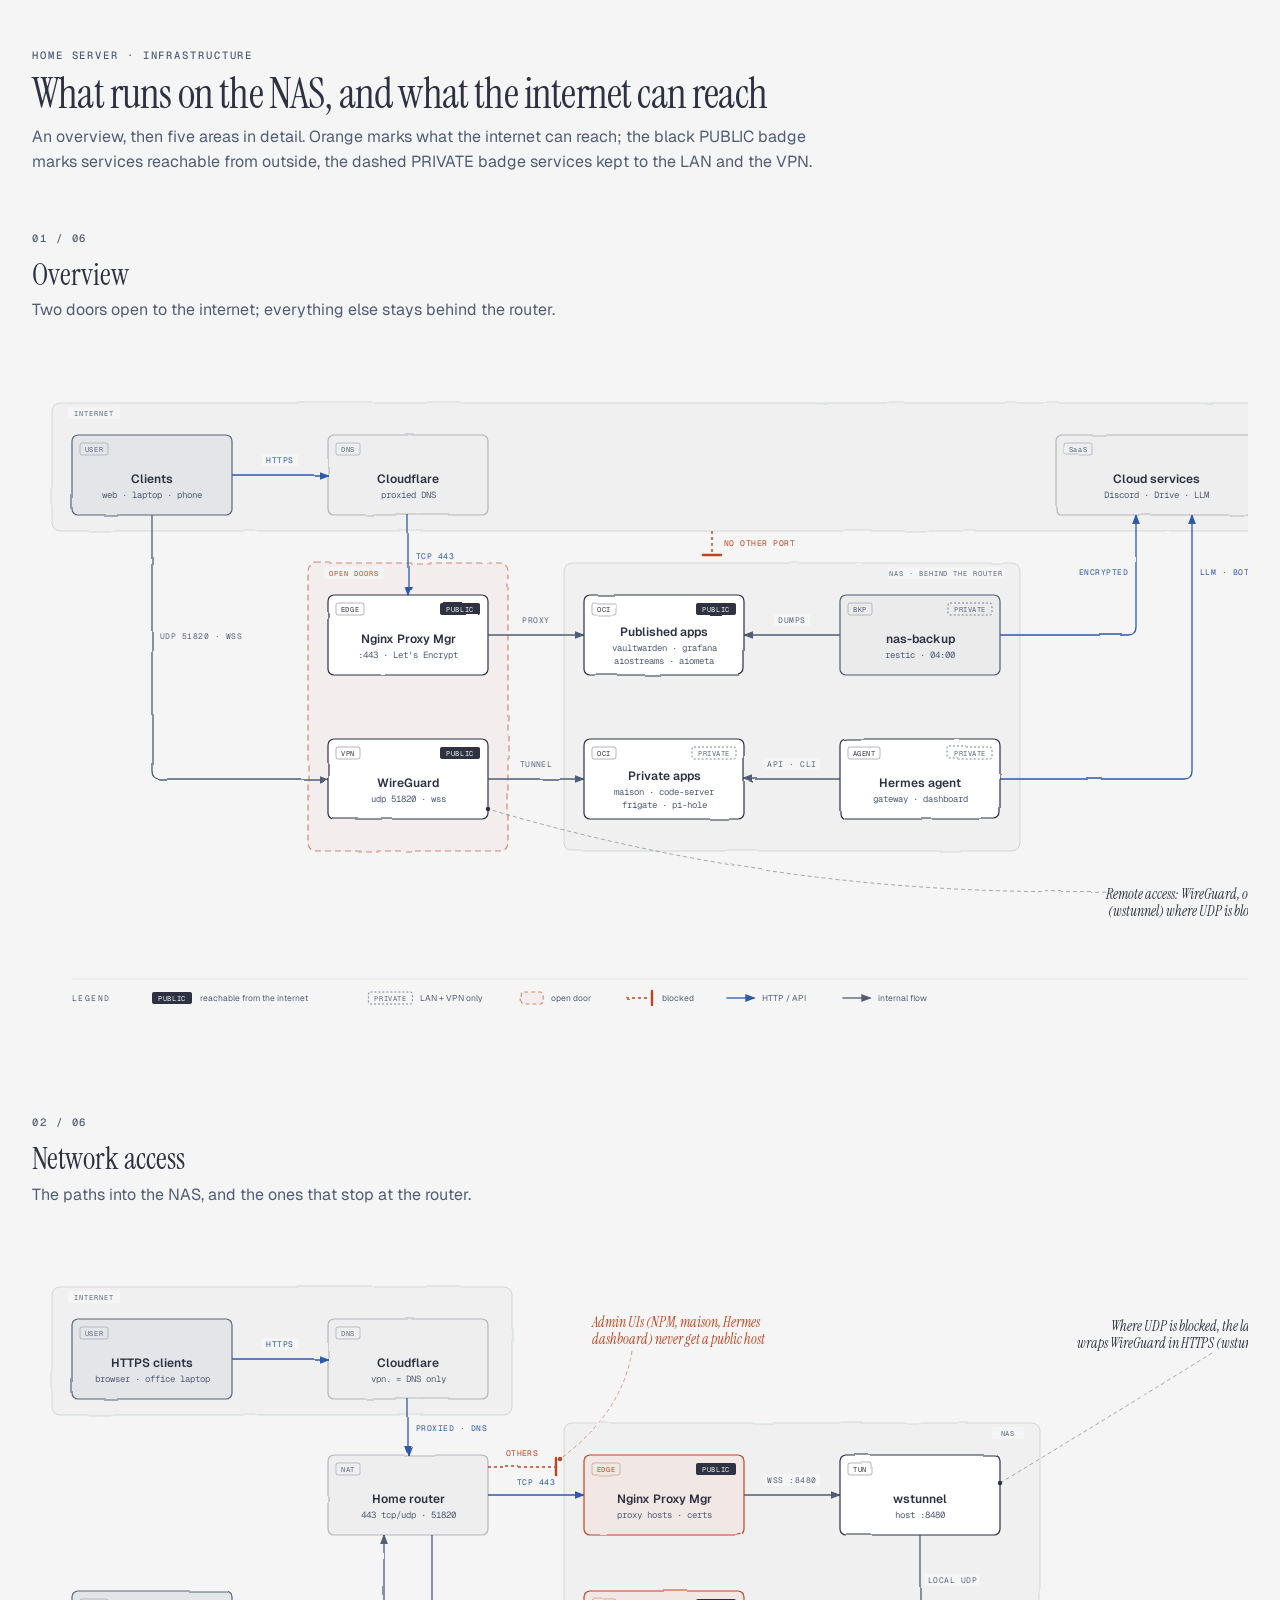
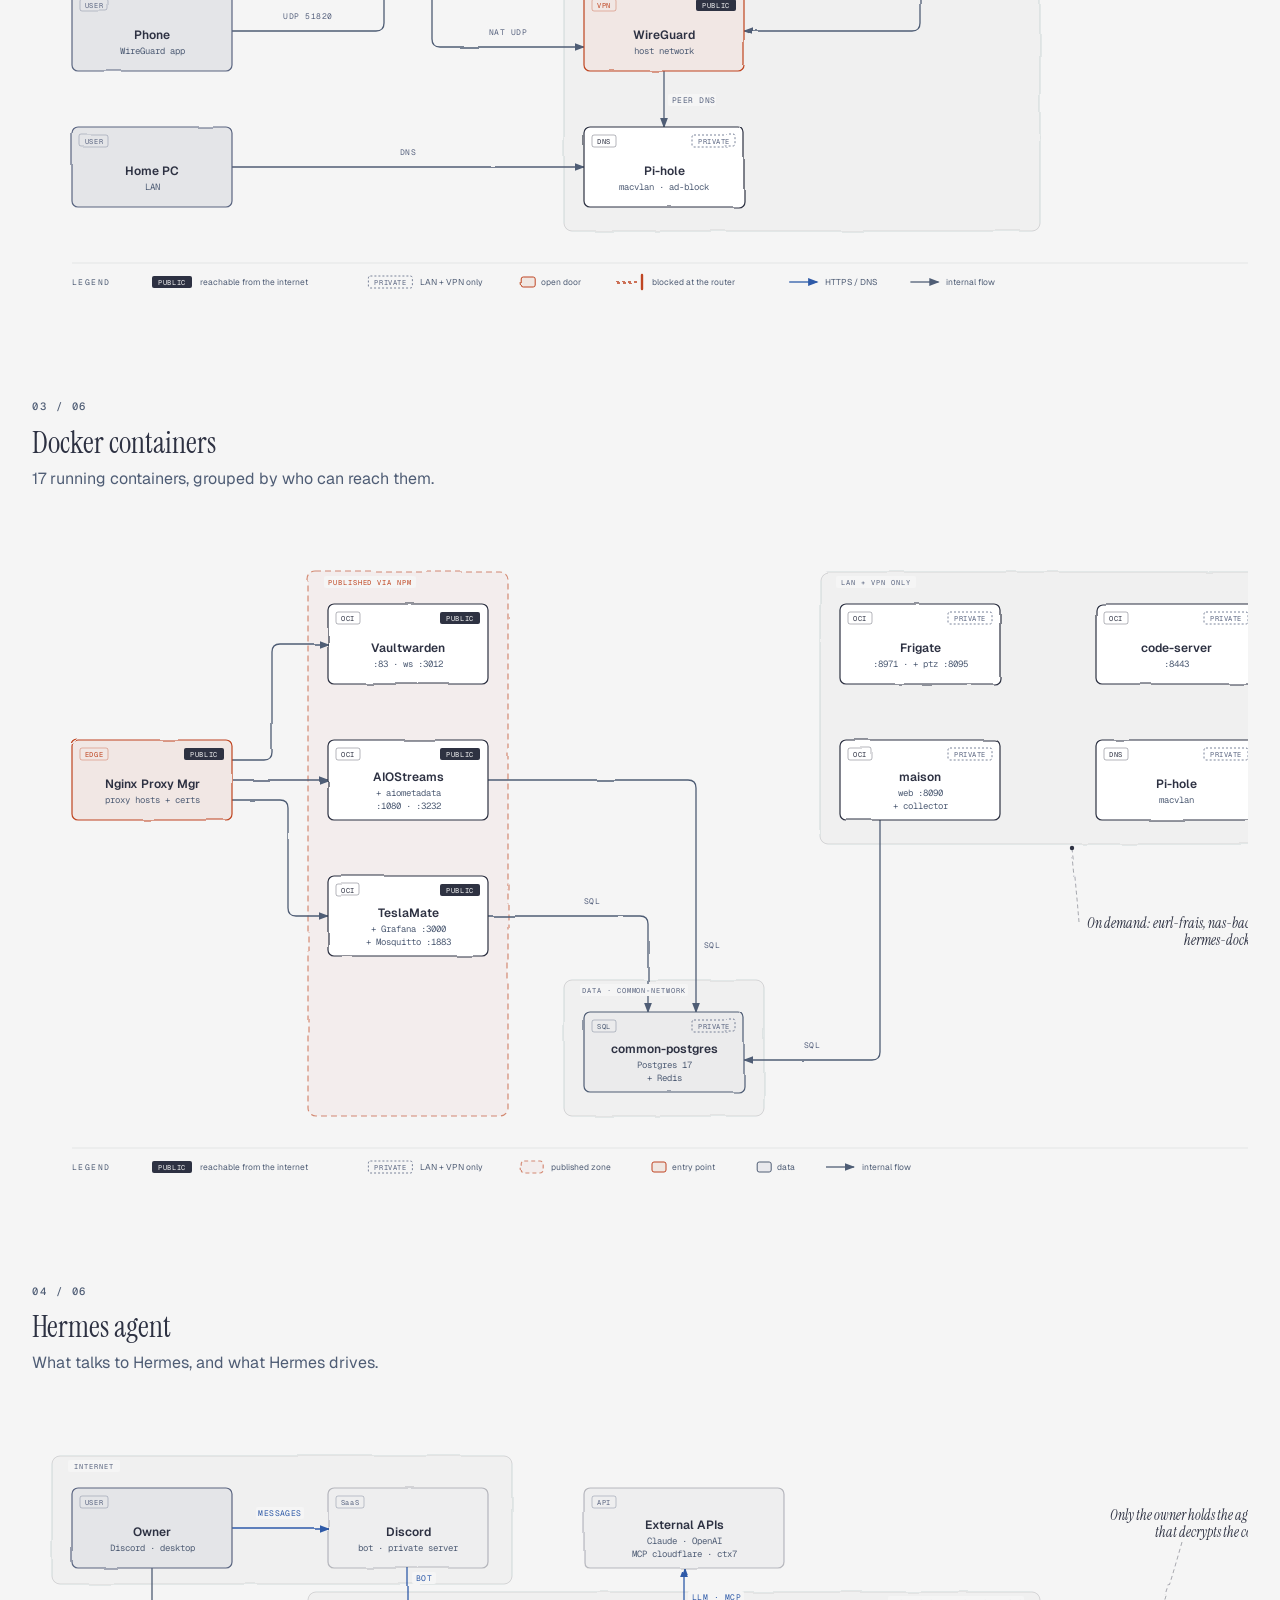
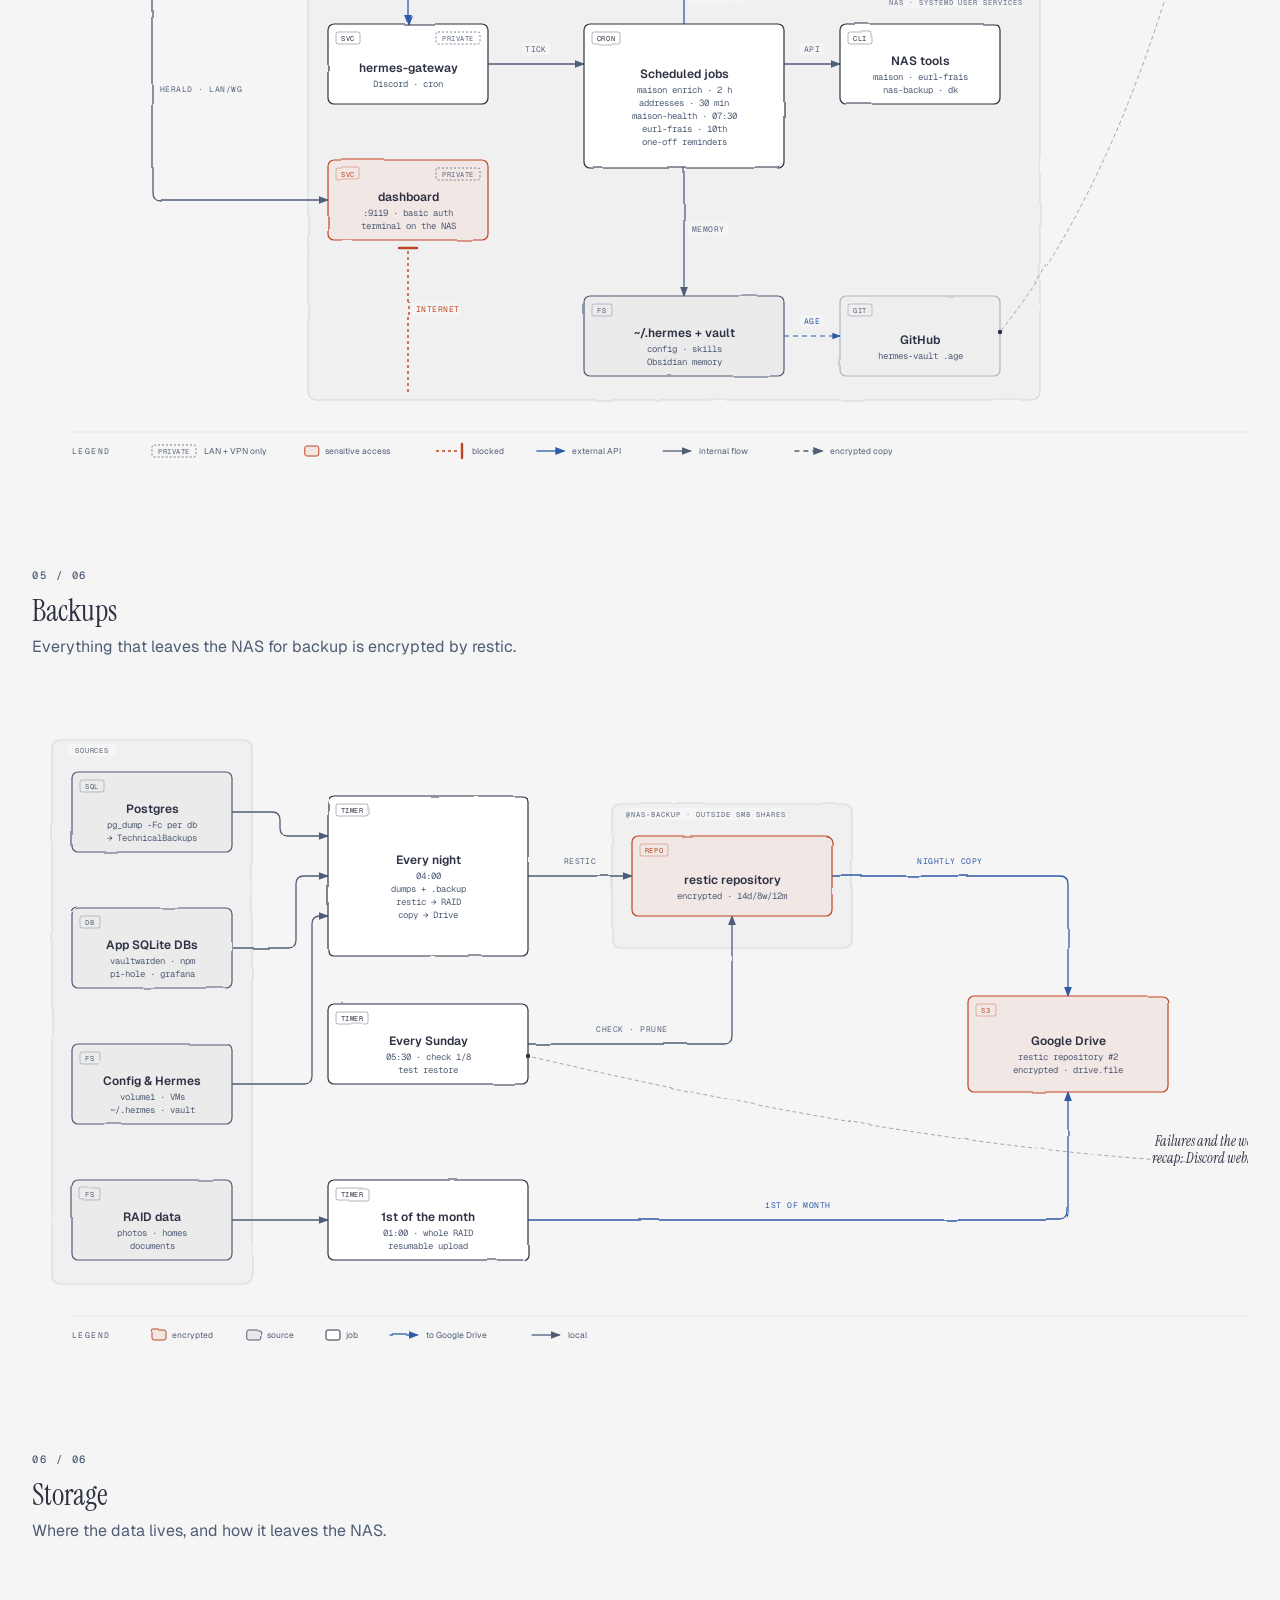
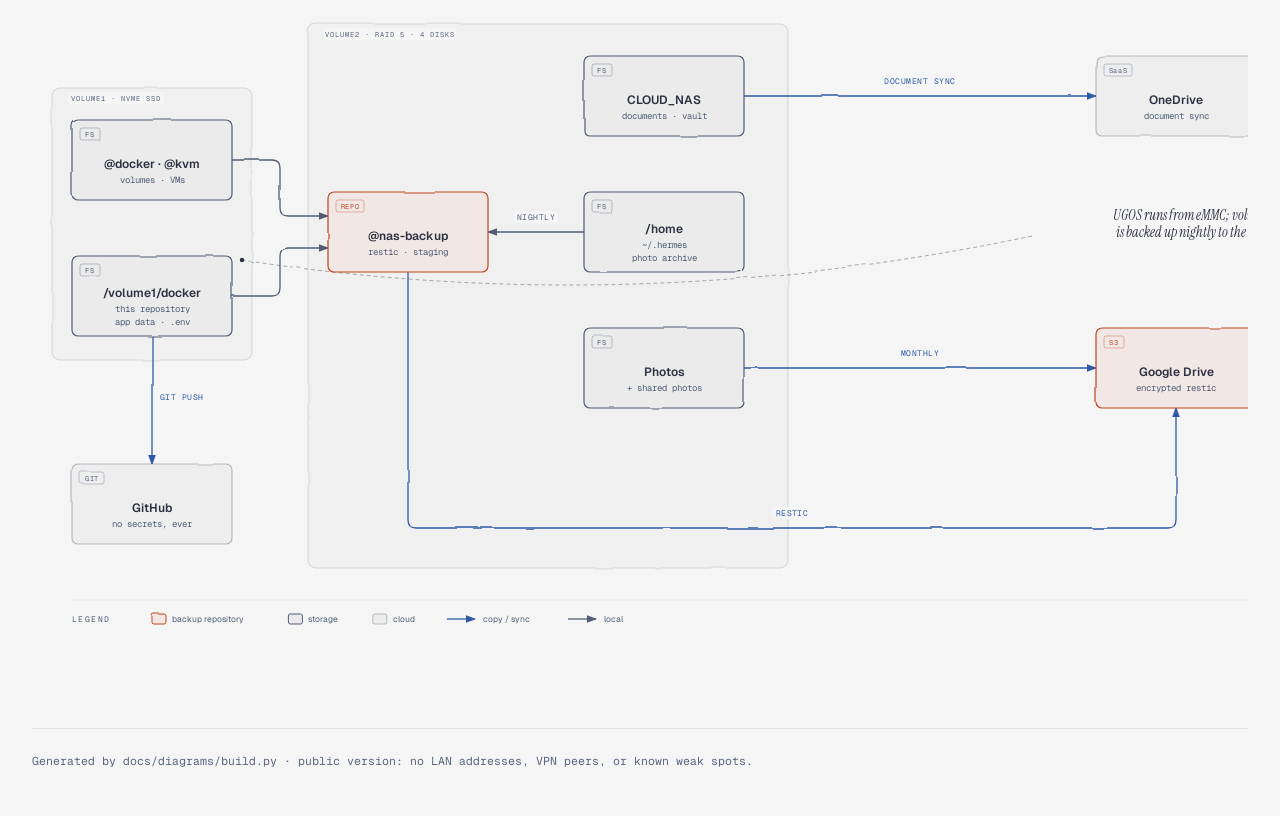
==== commit 7003a086: "docs: describe remote access as WireGuard or wss in the overview figure The callout of the overview " ====
--- a/docs/diagrams/infrastructure.html
+++ b/docs/diagrams/infrastructure.html
@@ -19,6 +19,6 @@
 <p class="eyebrow">Home server · infrastructure</p>
 <h1>What runs on the NAS, and what the internet can reach</h1>
 <p class="subtitle">An overview, then five areas in detail. Orange marks what the internet can reach; the black PUBLIC badge marks services reachable from outside, the dashed PRIVATE badge services kept to the LAN and the VPN.</p>
-<section id="01-overview"><p class="eyebrow">01 / 06</p><h2>Overview</h2><p class="subtitle">Two doors open to the internet; everything else stays behind the router.</p><div class="diagram"><svg viewBox="0 0 1280 720" xmlns="http://www.w3.org/2000/svg" role="img" aria-labelledby="overview-title overview-desc"><title id="overview-title">Overview: what the internet can reach</title><desc id="overview-desc">Only two doors of the NAS are open to the internet: the NPM reverse proxy behind Cloudflare, and WireGuard; private apps, the Hermes agent, and the backups stay behind the router.</desc><defs><marker id="overview-arrow" markerWidth="8" markerHeight="6" refX="7" refY="3" orient="auto"><polygon points="0 0, 8 3, 0 6" fill="#4f5d75"/></marker><marker id="overview-arrow-accent" markerWidth="8" markerHeight="6" refX="7" refY="3" orient="auto"><polygon points="0 0, 8 3, 0 6" fill="#bf4520"/></marker><marker id="overview-arrow-link" markerWidth="8" markerHeight="6" refX="7" refY="3" orient="auto"><polygon points="0 0, 8 3, 0 6" fill="#2e5aa8"/></marker><filter id="overview-sketchy" x="-2%" y="-2%" width="104%" height="104%"><feTurbulence type="fractalNoise" baseFrequency="0.02" numOctaves="2" seed="7"/><feDisplacementMap in="SourceGraphic" scale="2.6"/></filter></defs><rect width="100%" height="100%" fill="#f5f5f5"/><g filter="url(#overview-sketchy)"><rect x="20" y="64" width="1240" height="128" rx="8" fill="rgba(45,49,66,0.02)" stroke="rgba(45,49,66,0.18)" stroke-width="0.9"/><rect x="276" y="224" width="200" height="288" rx="8" fill="rgba(191,69,32,0.03)" stroke="rgba(191,69,32,0.60)" stroke-width="1.2" stroke-dasharray="6,4"/><rect x="532" y="224" width="456" height="288" rx="8" fill="rgba(45,49,66,0.02)" stroke="rgba(45,49,66,0.18)" stroke-width="0.9"/><path d="M 1080 552 Q 760 560 456 470" fill="none" stroke="rgba(45,49,66,0.40)" stroke-width="1" stroke-dasharray="4,3"/><path d="M 200,136 L 296,136" fill="none" stroke="#2e5aa8" stroke-width="1.3" marker-end="url(#overview-arrow-link)"/><path d="M 376,176 L 376,256" fill="none" stroke="#2e5aa8" stroke-width="1.3" marker-end="url(#overview-arrow-link)"/><path d="M 120,176 L 120,432 Q 120,440 128,440 L 296,440" fill="none" stroke="#4f5d75" stroke-width="1.3" marker-end="url(#overview-arrow)"/><path d="M 456,296 L 552,296" fill="none" stroke="#4f5d75" stroke-width="1.3" marker-end="url(#overview-arrow)"/><path d="M 456,440 L 552,440" fill="none" stroke="#4f5d75" stroke-width="1.3" marker-end="url(#overview-arrow)"/><path d="M 808,296 L 712,296" fill="none" stroke="#4f5d75" stroke-width="1.3" marker-end="url(#overview-arrow)"/><path d="M 808,440 L 712,440" fill="none" stroke="#4f5d75" stroke-width="1.3" marker-end="url(#overview-arrow)"/><path d="M 968,296 L 1096,296 Q 1104,296 1104,288 L 1104,176" fill="none" stroke="#2e5aa8" stroke-width="1.3" marker-end="url(#overview-arrow-link)"/><path d="M 968,440 L 1152,440 Q 1160,440 1160,432 L 1160,176" fill="none" stroke="#2e5aa8" stroke-width="1.3" marker-end="url(#overview-arrow-link)"/><path d="M 680,192 L 680,216" fill="none" stroke="#bf4520" stroke-width="1.4" stroke-dasharray="3,3"/><path d="M 671,216 L 689,216" stroke="#bf4520" stroke-width="2.4" stroke-linecap="round"/></g><g><rect x="36" y="68" width="52" height="12" rx="2" fill="#f5f5f5"/><text x="62.0" y="77" fill="#5a6580" font-size="7" font-family="'Geist Mono', ui-monospace, monospace" text-anchor="middle" letter-spacing="0.14em">INTERNET</text><rect x="292" y="228" width="60" height="12" rx="2" fill="#f5f5f5"/><text x="322.0" y="237" fill="#bf4520" font-size="7" font-family="'Geist Mono', ui-monospace, monospace" text-anchor="middle" letter-spacing="0.14em">OPEN DOORS</text><rect x="856" y="228" width="116" height="12" rx="2" fill="#f5f5f5"/><text x="914.0" y="237" fill="#5a6580" font-size="7" font-family="'Geist Mono', ui-monospace, monospace" text-anchor="middle" letter-spacing="0.14em">NAS · BEHIND THE ROUTER</text><rect x="230.0" y="115" width="36" height="12" rx="2" fill="#f5f5f5"/><text x="248" y="124" fill="#2e5aa8" font-size="8" font-family="'Geist Mono', ui-monospace, monospace" text-anchor="middle" letter-spacing="0.06em">HTTPS</text><rect x="380" y="211" width="44" height="12" rx="2" fill="#f5f5f5"/><text x="384" y="220" fill="#2e5aa8" font-size="8" font-family="'Geist Mono', ui-monospace, monospace" text-anchor="start" letter-spacing="0.06em">TCP 443</text><rect x="124" y="291" width="84" height="12" rx="2" fill="#f5f5f5"/><text x="128" y="300" fill="#5a6580" font-size="8" font-family="'Geist Mono', ui-monospace, monospace" text-anchor="start" letter-spacing="0.06em">UDP 51820 · WSS</text><rect x="486.0" y="275" width="36" height="12" rx="2" fill="#f5f5f5"/><text x="504" y="284" fill="#5a6580" font-size="8" font-family="'Geist Mono', ui-monospace, monospace" text-anchor="middle" letter-spacing="0.06em">PROXY</text><rect x="484.0" y="419" width="40" height="12" rx="2" fill="#f5f5f5"/><text x="504" y="428" fill="#5a6580" font-size="8" font-family="'Geist Mono', ui-monospace, monospace" text-anchor="middle" letter-spacing="0.06em">TUNNEL</text><rect x="742.0" y="275" width="36" height="12" rx="2" fill="#f5f5f5"/><text x="760" y="284" fill="#5a6580" font-size="8" font-family="'Geist Mono', ui-monospace, monospace" text-anchor="middle" letter-spacing="0.06em">DUMPS</text><rect x="732.0" y="419" width="56" height="12" rx="2" fill="#f5f5f5"/><text x="760" y="428" fill="#5a6580" font-size="8" font-family="'Geist Mono', ui-monospace, monospace" text-anchor="middle" letter-spacing="0.06em">API · CLI</text><rect x="1044" y="227" width="56" height="12" rx="2" fill="#f5f5f5"/><text x="1096" y="236" fill="#2e5aa8" font-size="8" font-family="'Geist Mono', ui-monospace, monospace" text-anchor="end" letter-spacing="0.06em">ENCRYPTED</text><rect x="1164" y="227" width="56" height="12" rx="2" fill="#f5f5f5"/><text x="1168" y="236" fill="#2e5aa8" font-size="8" font-family="'Geist Mono', ui-monospace, monospace" text-anchor="start" letter-spacing="0.06em">LLM · BOT</text><rect x="688" y="198" width="76" height="12" rx="2" fill="#f5f5f5"/><text x="692" y="207" fill="#bf4520" font-size="8" font-family="'Geist Mono', ui-monospace, monospace" text-anchor="start" letter-spacing="0.06em">NO OTHER PORT</text></g><g filter="url(#overview-sketchy)"><rect x="40" y="96" width="160" height="80" rx="6" fill="#f5f5f5"/><rect x="40" y="96" width="160" height="80" rx="6" fill="rgba(79,93,117,0.10)" stroke="#5a6580" stroke-width="1.2"/><rect x="48" y="104" width="28" height="12" rx="2" fill="transparent" stroke="#5a6580" stroke-opacity="0.45" stroke-width="0.8"/><rect x="296" y="96" width="160" height="80" rx="6" fill="#f5f5f5"/><rect x="296" y="96" width="160" height="80" rx="6" fill="rgba(45,49,66,0.03)" stroke="rgba(45,49,66,0.30)" stroke-width="1.2"/><rect x="304" y="104" width="24" height="12" rx="2" fill="transparent" stroke="#5a6580" stroke-opacity="0.45" stroke-width="0.8"/><rect x="1024" y="96" width="200" height="80" rx="6" fill="#f5f5f5"/><rect x="1024" y="96" width="200" height="80" rx="6" fill="rgba(45,49,66,0.03)" stroke="rgba(45,49,66,0.30)" stroke-width="1.2"/><rect x="1032" y="104" width="28" height="12" rx="2" fill="transparent" stroke="#5a6580" stroke-opacity="0.45" stroke-width="0.8"/><rect x="296" y="256" width="160" height="80" rx="6" fill="#f5f5f5"/><rect x="296" y="256" width="160" height="80" rx="6" fill="#ffffff" stroke="#2d3142" stroke-width="1.2"/><rect x="304" y="264" width="28" height="12" rx="2" fill="transparent" stroke="#2d3142" stroke-opacity="0.45" stroke-width="0.8"/><rect x="408" y="264" width="40" height="12" rx="2" fill="#2d3142"/><rect x="296" y="400" width="160" height="80" rx="6" fill="#f5f5f5"/><rect x="296" y="400" width="160" height="80" rx="6" fill="#ffffff" stroke="#2d3142" stroke-width="1.2"/><rect x="304" y="408" width="24" height="12" rx="2" fill="transparent" stroke="#2d3142" stroke-opacity="0.45" stroke-width="0.8"/><rect x="408" y="408" width="40" height="12" rx="2" fill="#2d3142"/><rect x="552" y="256" width="160" height="80" rx="6" fill="#f5f5f5"/><rect x="552" y="256" width="160" height="80" rx="6" fill="#ffffff" stroke="#2d3142" stroke-width="1.2"/><rect x="560" y="264" width="24" height="12" rx="2" fill="transparent" stroke="#2d3142" stroke-opacity="0.45" stroke-width="0.8"/><rect x="664" y="264" width="40" height="12" rx="2" fill="#2d3142"/><rect x="552" y="400" width="160" height="80" rx="6" fill="#f5f5f5"/><rect x="552" y="400" width="160" height="80" rx="6" fill="#ffffff" stroke="#2d3142" stroke-width="1.2"/><rect x="560" y="408" width="24" height="12" rx="2" fill="transparent" stroke="#2d3142" stroke-opacity="0.45" stroke-width="0.8"/><rect x="660" y="408" width="44" height="12" rx="2" fill="transparent" stroke="#5a6580" stroke-width="0.8" stroke-dasharray="2,2"/><rect x="808" y="256" width="160" height="80" rx="6" fill="#f5f5f5"/><rect x="808" y="256" width="160" height="80" rx="6" fill="rgba(45,49,66,0.05)" stroke="#4f5d75" stroke-width="1.2"/><rect x="816" y="264" width="24" height="12" rx="2" fill="transparent" stroke="#4f5d75" stroke-opacity="0.45" stroke-width="0.8"/><rect x="916" y="264" width="44" height="12" rx="2" fill="transparent" stroke="#5a6580" stroke-width="0.8" stroke-dasharray="2,2"/><rect x="808" y="400" width="160" height="80" rx="6" fill="#f5f5f5"/><rect x="808" y="400" width="160" height="80" rx="6" fill="#ffffff" stroke="#2d3142" stroke-width="1.2"/><rect x="816" y="408" width="32" height="12" rx="2" fill="transparent" stroke="#2d3142" stroke-opacity="0.45" stroke-width="0.8"/><rect x="916" y="408" width="44" height="12" rx="2" fill="transparent" stroke="#5a6580" stroke-width="0.8" stroke-dasharray="2,2"/><rect x="489.2" y="653" width="22" height="12" rx="3" fill="rgba(191,69,32,0.03)" stroke="rgba(191,69,32,0.60)" stroke-width="1.2" stroke-dasharray="4,3"/><line x1="594.0" y1="659" x2="618.0" y2="659" stroke="#bf4520" stroke-width="1.4" stroke-dasharray="3,3"/><line x1="620.0" y1="652" x2="620.0" y2="666" stroke="#bf4520" stroke-width="2.4" stroke-linecap="round"/><line x1="694.4" y1="659" x2="722.4" y2="659" stroke="#2e5aa8" stroke-width="1.3" marker-end="url(#overview-arrow-link)"/><line x1="810.4" y1="659" x2="838.4" y2="659" stroke="#4f5d75" stroke-width="1.3" marker-end="url(#overview-arrow)"/></g><g><text x="62.0" y="113" fill="#5a6580" font-size="7" font-family="'Geist Mono', ui-monospace, monospace" text-anchor="middle" letter-spacing="0.08em">USER</text><text x="120.0" y="143.5" fill="#2d3142" font-size="12" font-weight="600" font-family="'Geist', system-ui, sans-serif" text-anchor="middle">Clients</text><text x="120.0" y="158.5" fill="#4f5d75" font-size="9" font-family="'Geist Mono', ui-monospace, monospace" text-anchor="middle">web · laptop · phone</text><text x="316.0" y="113" fill="#5a6580" font-size="7" font-family="'Geist Mono', ui-monospace, monospace" text-anchor="middle" letter-spacing="0.08em">DNS</text><text x="376.0" y="143.5" fill="#2d3142" font-size="12" font-weight="600" font-family="'Geist', system-ui, sans-serif" text-anchor="middle">Cloudflare</text><text x="376.0" y="158.5" fill="#4f5d75" font-size="9" font-family="'Geist Mono', ui-monospace, monospace" text-anchor="middle">proxied DNS</text><text x="1046.0" y="113" fill="#5a6580" font-size="7" font-family="'Geist Mono', ui-monospace, monospace" text-anchor="middle" letter-spacing="0.08em">SaaS</text><text x="1124.0" y="143.5" fill="#2d3142" font-size="12" font-weight="600" font-family="'Geist', system-ui, sans-serif" text-anchor="middle">Cloud services</text><text x="1124.0" y="158.5" fill="#4f5d75" font-size="9" font-family="'Geist Mono', ui-monospace, monospace" text-anchor="middle">Discord · Drive · LLM</text><text x="318.0" y="273" fill="#2d3142" font-size="7" font-family="'Geist Mono', ui-monospace, monospace" text-anchor="middle" letter-spacing="0.08em">EDGE</text><text x="428.0" y="273" fill="#f5f5f5" font-size="7" font-family="'Geist Mono', ui-monospace, monospace" text-anchor="middle" letter-spacing="0.08em">PUBLIC</text><text x="376.0" y="303.5" fill="#2d3142" font-size="12" font-weight="600" font-family="'Geist', system-ui, sans-serif" text-anchor="middle">Nginx Proxy Mgr</text><text x="376.0" y="318.5" fill="#4f5d75" font-size="9" font-family="'Geist Mono', ui-monospace, monospace" text-anchor="middle">:443 · Let&#x27;s Encrypt</text><text x="316.0" y="417" fill="#2d3142" font-size="7" font-family="'Geist Mono', ui-monospace, monospace" text-anchor="middle" letter-spacing="0.08em">VPN</text><text x="428.0" y="417" fill="#f5f5f5" font-size="7" font-family="'Geist Mono', ui-monospace, monospace" text-anchor="middle" letter-spacing="0.08em">PUBLIC</text><text x="376.0" y="447.5" fill="#2d3142" font-size="12" font-weight="600" font-family="'Geist', system-ui, sans-serif" text-anchor="middle">WireGuard</text><text x="376.0" y="462.5" fill="#4f5d75" font-size="9" font-family="'Geist Mono', ui-monospace, monospace" text-anchor="middle">udp 51820 · wss</text><text x="572.0" y="273" fill="#2d3142" font-size="7" font-family="'Geist Mono', ui-monospace, monospace" text-anchor="middle" letter-spacing="0.08em">OCI</text><text x="684.0" y="273" fill="#f5f5f5" font-size="7" font-family="'Geist Mono', ui-monospace, monospace" text-anchor="middle" letter-spacing="0.08em">PUBLIC</text><text x="632.0" y="297.0" fill="#2d3142" font-size="12" font-weight="600" font-family="'Geist', system-ui, sans-serif" text-anchor="middle">Published apps</text><text x="632.0" y="312.0" fill="#4f5d75" font-size="9" font-family="'Geist Mono', ui-monospace, monospace" text-anchor="middle">vaultwarden · grafana</text><text x="632.0" y="325.0" fill="#4f5d75" font-size="9" font-family="'Geist Mono', ui-monospace, monospace" text-anchor="middle">aiostreams · aiometa</text><text x="572.0" y="417" fill="#2d3142" font-size="7" font-family="'Geist Mono', ui-monospace, monospace" text-anchor="middle" letter-spacing="0.08em">OCI</text><text x="682.0" y="417" fill="#5a6580" font-size="7" font-family="'Geist Mono', ui-monospace, monospace" text-anchor="middle" letter-spacing="0.08em">PRIVATE</text><text x="632.0" y="441.0" fill="#2d3142" font-size="12" font-weight="600" font-family="'Geist', system-ui, sans-serif" text-anchor="middle">Private apps</text><text x="632.0" y="456.0" fill="#4f5d75" font-size="9" font-family="'Geist Mono', ui-monospace, monospace" text-anchor="middle">maison · code-server</text><text x="632.0" y="469.0" fill="#4f5d75" font-size="9" font-family="'Geist Mono', ui-monospace, monospace" text-anchor="middle">frigate · pi-hole</text><text x="828.0" y="273" fill="#4f5d75" font-size="7" font-family="'Geist Mono', ui-monospace, monospace" text-anchor="middle" letter-spacing="0.08em">BKP</text><text x="938.0" y="273" fill="#5a6580" font-size="7" font-family="'Geist Mono', ui-monospace, monospace" text-anchor="middle" letter-spacing="0.08em">PRIVATE</text><text x="888.0" y="303.5" fill="#2d3142" font-size="12" font-weight="600" font-family="'Geist', system-ui, sans-serif" text-anchor="middle">nas-backup</text><text x="888.0" y="318.5" fill="#4f5d75" font-size="9" font-family="'Geist Mono', ui-monospace, monospace" text-anchor="middle">restic · 04:00</text><text x="832.0" y="417" fill="#2d3142" font-size="7" font-family="'Geist Mono', ui-monospace, monospace" text-anchor="middle" letter-spacing="0.08em">AGENT</text><text x="938.0" y="417" fill="#5a6580" font-size="7" font-family="'Geist Mono', ui-monospace, monospace" text-anchor="middle" letter-spacing="0.08em">PRIVATE</text><text x="888.0" y="447.5" fill="#2d3142" font-size="12" font-weight="600" font-family="'Geist', system-ui, sans-serif" text-anchor="middle">Hermes agent</text><text x="888.0" y="462.5" fill="#4f5d75" font-size="9" font-family="'Geist Mono', ui-monospace, monospace" text-anchor="middle">gateway · dashboard</text><text x="1240" y="560" fill="#2d3142" font-size="14" font-style="italic" font-family="'Instrument Serif', serif" text-anchor="end">Tailscale is off on purpose:</text><text x="1240" y="577" fill="#2d3142" font-size="14" font-style="italic" font-family="'Instrument Serif', serif" text-anchor="end">remote access uses WireGuard or wss</text><circle cx="456" cy="470" r="2.2" fill="#2d3142"/><line x1="40" y1="640" x2="1240" y2="640" stroke="rgba(45,49,66,0.10)" stroke-width="0.8"/><text x="40" y="662" fill="#4f5d75" font-size="8" font-family="'Geist Mono', ui-monospace, monospace" letter-spacing="0.18em">LEGEND</text><rect x="120" y="653" width="40" height="12" rx="2" fill="#2d3142"/><text x="140.0" y="662" fill="#f5f5f5" font-size="7" font-family="'Geist Mono', ui-monospace, monospace" text-anchor="middle" letter-spacing="0.08em">PUBLIC</text><text x="168" y="662" fill="#4f5d75" font-size="8.5" font-family="'Geist', system-ui, sans-serif">reachable from the internet</text><rect x="336.4" y="653" width="44" height="12" rx="2" fill="transparent" stroke="#5a6580" stroke-width="0.8" stroke-dasharray="2,2"/><text x="358.4" y="662" fill="#5a6580" font-size="7" font-family="'Geist Mono', ui-monospace, monospace" text-anchor="middle" letter-spacing="0.08em">PRIVATE</text><text x="388.4" y="662" fill="#4f5d75" font-size="8.5" font-family="'Geist', system-ui, sans-serif">LAN + VPN only</text><text x="519.2" y="662" fill="#4f5d75" font-size="8.5" font-family="'Geist', system-ui, sans-serif">open door</text><text x="630.0" y="662" fill="#4f5d75" font-size="8.5" font-family="'Geist', system-ui, sans-serif">blocked</text><text x="730.4" y="662" fill="#4f5d75" font-size="8.5" font-family="'Geist', system-ui, sans-serif">HTTP / API</text><text x="846.4" y="662" fill="#4f5d75" font-size="8.5" font-family="'Geist', system-ui, sans-serif">internal flow</text></g></svg></div></section><section id="02-network-access"><p class="eyebrow">02 / 06</p><h2>Network access</h2><p class="subtitle">The paths into the NAS, and the ones that stop at the router.</p><div class="diagram"><svg viewBox="0 0 1280 720" xmlns="http://www.w3.org/2000/svg" role="img" aria-labelledby="access-title access-desc"><title id="access-title">Network access</title><desc id="access-desc">Ways in: HTTPS through Cloudflare and the router to NPM, WireGuard directly from a phone or wrapped in wstunnel from a network that blocks UDP, and Pi-hole DNS on the LAN.</desc><defs><marker id="access-arrow" markerWidth="8" markerHeight="6" refX="7" refY="3" orient="auto"><polygon points="0 0, 8 3, 0 6" fill="#4f5d75"/></marker><marker id="access-arrow-accent" markerWidth="8" markerHeight="6" refX="7" refY="3" orient="auto"><polygon points="0 0, 8 3, 0 6" fill="#bf4520"/></marker><marker id="access-arrow-link" markerWidth="8" markerHeight="6" refX="7" refY="3" orient="auto"><polygon points="0 0, 8 3, 0 6" fill="#2e5aa8"/></marker><filter id="access-sketchy" x="-2%" y="-2%" width="104%" height="104%"><feTurbulence type="fractalNoise" baseFrequency="0.02" numOctaves="2" seed="7"/><feDisplacementMap in="SourceGraphic" scale="2.6"/></filter></defs><rect width="100%" height="100%" fill="#f5f5f5"/><g filter="url(#access-sketchy)"><rect x="20" y="64" width="460" height="128" rx="8" fill="rgba(45,49,66,0.02)" stroke="rgba(45,49,66,0.18)" stroke-width="0.9"/><rect x="532" y="200" width="476" height="408" rx="8" fill="rgba(45,49,66,0.02)" stroke="rgba(45,49,66,0.18)" stroke-width="0.9"/><path d="M 1180 130 Q 1100 180 968 260" fill="none" stroke="rgba(45,49,66,0.40)" stroke-width="1" stroke-dasharray="4,3"/><path d="M 600 128 Q 590 190 528 236" fill="none" stroke="rgba(191,69,32,0.50)" stroke-width="1" stroke-dasharray="4,3"/><path d="M 200,136 L 296,136" fill="none" stroke="#2e5aa8" stroke-width="1.3" marker-end="url(#access-arrow-link)"/><path d="M 376,176 L 376,232" fill="none" stroke="#2e5aa8" stroke-width="1.3" marker-end="url(#access-arrow-link)"/><path d="M 456,272 L 552,272" fill="none" stroke="#2e5aa8" stroke-width="1.3" marker-end="url(#access-arrow-link)"/><path d="M 712,272 L 808,272" fill="none" stroke="#4f5d75" stroke-width="1.3" marker-end="url(#access-arrow)"/><path d="M 888,312 L 888,400 Q 888,408 880,408 L 712,408" fill="none" stroke="#4f5d75" stroke-width="1.3" marker-end="url(#access-arrow)"/><path d="M 200,408 L 344,408 Q 352,408 352,400 L 352,312" fill="none" stroke="#4f5d75" stroke-width="1.3" marker-end="url(#access-arrow)"/><path d="M 400,312 L 400,416 Q 400,424 408,424 L 552,424" fill="none" stroke="#4f5d75" stroke-width="1.3" marker-end="url(#access-arrow)"/><path d="M 632,448 L 632,504" fill="none" stroke="#4f5d75" stroke-width="1.3" marker-end="url(#access-arrow)"/><path d="M 200,544 L 552,544" fill="none" stroke="#4f5d75" stroke-width="1.3" marker-end="url(#access-arrow)"/><path d="M 456,244 L 524,244" fill="none" stroke="#bf4520" stroke-width="1.4" stroke-dasharray="3,3"/><path d="M 524,235 L 524,253" stroke="#bf4520" stroke-width="2.4" stroke-linecap="round"/></g><g><rect x="36" y="68" width="52" height="12" rx="2" fill="#f5f5f5"/><text x="62.0" y="77" fill="#5a6580" font-size="7" font-family="'Geist Mono', ui-monospace, monospace" text-anchor="middle" letter-spacing="0.14em">INTERNET</text><rect x="960" y="204" width="32" height="12" rx="2" fill="#f5f5f5"/><text x="976.0" y="213" fill="#5a6580" font-size="7" font-family="'Geist Mono', ui-monospace, monospace" text-anchor="middle" letter-spacing="0.14em">NAS</text><rect x="230.0" y="115" width="36" height="12" rx="2" fill="#f5f5f5"/><text x="248" y="124" fill="#2e5aa8" font-size="8" font-family="'Geist Mono', ui-monospace, monospace" text-anchor="middle" letter-spacing="0.06em">HTTPS</text><rect x="380" y="199" width="76" height="12" rx="2" fill="#f5f5f5"/><text x="384" y="208" fill="#2e5aa8" font-size="8" font-family="'Geist Mono', ui-monospace, monospace" text-anchor="start" letter-spacing="0.06em">PROXIED · DNS</text><rect x="482.0" y="253" width="44" height="12" rx="2" fill="#f5f5f5"/><text x="504" y="262" fill="#2e5aa8" font-size="8" font-family="'Geist Mono', ui-monospace, monospace" text-anchor="middle" letter-spacing="0.06em">TCP 443</text><rect x="470.0" y="224" width="40" height="12" rx="2" fill="#f5f5f5"/><text x="490" y="233" fill="#bf4520" font-size="8" font-family="'Geist Mono', ui-monospace, monospace" text-anchor="middle" letter-spacing="0.06em">OTHERS</text><rect x="732.0" y="251" width="56" height="12" rx="2" fill="#f5f5f5"/><text x="760" y="260" fill="#5a6580" font-size="8" font-family="'Geist Mono', ui-monospace, monospace" text-anchor="middle" letter-spacing="0.06em">WSS :8480</text><rect x="892" y="351" width="56" height="12" rx="2" fill="#f5f5f5"/><text x="896" y="360" fill="#5a6580" font-size="8" font-family="'Geist Mono', ui-monospace, monospace" text-anchor="start" letter-spacing="0.06em">LOCAL UDP</text><rect x="248.0" y="387" width="56" height="12" rx="2" fill="#f5f5f5"/><text x="276" y="396" fill="#5a6580" font-size="8" font-family="'Geist Mono', ui-monospace, monospace" text-anchor="middle" letter-spacing="0.06em">UDP 51820</text><rect x="454.0" y="403" width="44" height="12" rx="2" fill="#f5f5f5"/><text x="476" y="412" fill="#5a6580" font-size="8" font-family="'Geist Mono', ui-monospace, monospace" text-anchor="middle" letter-spacing="0.06em">NAT UDP</text><rect x="636" y="471" width="48" height="12" rx="2" fill="#f5f5f5"/><text x="640" y="480" fill="#5a6580" font-size="8" font-family="'Geist Mono', ui-monospace, monospace" text-anchor="start" letter-spacing="0.06em">PEER DNS</text><rect x="364.0" y="523" width="24" height="12" rx="2" fill="#f5f5f5"/><text x="376" y="532" fill="#5a6580" font-size="8" font-family="'Geist Mono', ui-monospace, monospace" text-anchor="middle" letter-spacing="0.06em">DNS</text></g><g filter="url(#access-sketchy)"><rect x="40" y="96" width="160" height="80" rx="6" fill="#f5f5f5"/><rect x="40" y="96" width="160" height="80" rx="6" fill="rgba(79,93,117,0.10)" stroke="#5a6580" stroke-width="1.2"/><rect x="48" y="104" width="28" height="12" rx="2" fill="transparent" stroke="#5a6580" stroke-opacity="0.45" stroke-width="0.8"/><rect x="296" y="96" width="160" height="80" rx="6" fill="#f5f5f5"/><rect x="296" y="96" width="160" height="80" rx="6" fill="rgba(45,49,66,0.03)" stroke="rgba(45,49,66,0.30)" stroke-width="1.2"/><rect x="304" y="104" width="24" height="12" rx="2" fill="transparent" stroke="#5a6580" stroke-opacity="0.45" stroke-width="0.8"/><rect x="296" y="232" width="160" height="80" rx="6" fill="#f5f5f5"/><rect x="296" y="232" width="160" height="80" rx="6" fill="rgba(45,49,66,0.03)" stroke="rgba(45,49,66,0.30)" stroke-width="1.2"/><rect x="304" y="240" width="24" height="12" rx="2" fill="transparent" stroke="#5a6580" stroke-opacity="0.45" stroke-width="0.8"/><rect x="40" y="368" width="160" height="80" rx="6" fill="#f5f5f5"/><rect x="40" y="368" width="160" height="80" rx="6" fill="rgba(79,93,117,0.10)" stroke="#5a6580" stroke-width="1.2"/><rect x="48" y="376" width="28" height="12" rx="2" fill="transparent" stroke="#5a6580" stroke-opacity="0.45" stroke-width="0.8"/><rect x="40" y="504" width="160" height="80" rx="6" fill="#f5f5f5"/><rect x="40" y="504" width="160" height="80" rx="6" fill="rgba(79,93,117,0.10)" stroke="#5a6580" stroke-width="1.2"/><rect x="48" y="512" width="28" height="12" rx="2" fill="transparent" stroke="#5a6580" stroke-opacity="0.45" stroke-width="0.8"/><rect x="552" y="232" width="160" height="80" rx="6" fill="#f5f5f5"/><rect x="552" y="232" width="160" height="80" rx="6" fill="rgba(191,69,32,0.08)" stroke="#bf4520" stroke-width="1.2"/><rect x="560" y="240" width="28" height="12" rx="2" fill="transparent" stroke="#bf4520" stroke-opacity="0.45" stroke-width="0.8"/><rect x="664" y="240" width="40" height="12" rx="2" fill="#2d3142"/><rect x="808" y="232" width="160" height="80" rx="6" fill="#f5f5f5"/><rect x="808" y="232" width="160" height="80" rx="6" fill="#ffffff" stroke="#2d3142" stroke-width="1.2"/><rect x="816" y="240" width="24" height="12" rx="2" fill="transparent" stroke="#2d3142" stroke-opacity="0.45" stroke-width="0.8"/><rect x="552" y="368" width="160" height="80" rx="6" fill="#f5f5f5"/><rect x="552" y="368" width="160" height="80" rx="6" fill="rgba(191,69,32,0.08)" stroke="#bf4520" stroke-width="1.2"/><rect x="560" y="376" width="24" height="12" rx="2" fill="transparent" stroke="#bf4520" stroke-opacity="0.45" stroke-width="0.8"/><rect x="664" y="376" width="40" height="12" rx="2" fill="#2d3142"/><rect x="552" y="504" width="160" height="80" rx="6" fill="#f5f5f5"/><rect x="552" y="504" width="160" height="80" rx="6" fill="#ffffff" stroke="#2d3142" stroke-width="1.2"/><rect x="560" y="512" width="24" height="12" rx="2" fill="transparent" stroke="#2d3142" stroke-opacity="0.45" stroke-width="0.8"/><rect x="660" y="512" width="44" height="12" rx="2" fill="transparent" stroke="#5a6580" stroke-width="0.8" stroke-dasharray="2,2"/><rect x="489.2" y="654" width="14" height="10" rx="2" fill="rgba(191,69,32,0.08)" stroke="#bf4520" stroke-width="1"/><line x1="584.0" y1="659" x2="608.0" y2="659" stroke="#bf4520" stroke-width="1.4" stroke-dasharray="3,3"/><line x1="610.0" y1="652" x2="610.0" y2="666" stroke="#bf4520" stroke-width="2.4" stroke-linecap="round"/><line x1="757.2" y1="659" x2="785.2" y2="659" stroke="#2e5aa8" stroke-width="1.3" marker-end="url(#access-arrow-link)"/><line x1="878.4000000000001" y1="659" x2="906.4000000000001" y2="659" stroke="#4f5d75" stroke-width="1.3" marker-end="url(#access-arrow)"/></g><g><text x="62.0" y="113" fill="#5a6580" font-size="7" font-family="'Geist Mono', ui-monospace, monospace" text-anchor="middle" letter-spacing="0.08em">USER</text><text x="120.0" y="143.5" fill="#2d3142" font-size="12" font-weight="600" font-family="'Geist', system-ui, sans-serif" text-anchor="middle">HTTPS clients</text><text x="120.0" y="158.5" fill="#4f5d75" font-size="9" font-family="'Geist Mono', ui-monospace, monospace" text-anchor="middle">browser · office laptop</text><text x="316.0" y="113" fill="#5a6580" font-size="7" font-family="'Geist Mono', ui-monospace, monospace" text-anchor="middle" letter-spacing="0.08em">DNS</text><text x="376.0" y="143.5" fill="#2d3142" font-size="12" font-weight="600" font-family="'Geist', system-ui, sans-serif" text-anchor="middle">Cloudflare</text><text x="376.0" y="158.5" fill="#4f5d75" font-size="9" font-family="'Geist Mono', ui-monospace, monospace" text-anchor="middle">vpn. = DNS only</text><text x="316.0" y="249" fill="#5a6580" font-size="7" font-family="'Geist Mono', ui-monospace, monospace" text-anchor="middle" letter-spacing="0.08em">NAT</text><text x="376.0" y="279.5" fill="#2d3142" font-size="12" font-weight="600" font-family="'Geist', system-ui, sans-serif" text-anchor="middle">Home router</text><text x="376.0" y="294.5" fill="#4f5d75" font-size="9" font-family="'Geist Mono', ui-monospace, monospace" text-anchor="middle">443 tcp/udp · 51820</text><text x="62.0" y="385" fill="#5a6580" font-size="7" font-family="'Geist Mono', ui-monospace, monospace" text-anchor="middle" letter-spacing="0.08em">USER</text><text x="120.0" y="415.5" fill="#2d3142" font-size="12" font-weight="600" font-family="'Geist', system-ui, sans-serif" text-anchor="middle">Phone</text><text x="120.0" y="430.5" fill="#4f5d75" font-size="9" font-family="'Geist Mono', ui-monospace, monospace" text-anchor="middle">WireGuard app</text><text x="62.0" y="521" fill="#5a6580" font-size="7" font-family="'Geist Mono', ui-monospace, monospace" text-anchor="middle" letter-spacing="0.08em">USER</text><text x="120.0" y="551.5" fill="#2d3142" font-size="12" font-weight="600" font-family="'Geist', system-ui, sans-serif" text-anchor="middle">Home PC</text><text x="120.0" y="566.5" fill="#4f5d75" font-size="9" font-family="'Geist Mono', ui-monospace, monospace" text-anchor="middle">LAN</text><text x="574.0" y="249" fill="#bf4520" font-size="7" font-family="'Geist Mono', ui-monospace, monospace" text-anchor="middle" letter-spacing="0.08em">EDGE</text><text x="684.0" y="249" fill="#f5f5f5" font-size="7" font-family="'Geist Mono', ui-monospace, monospace" text-anchor="middle" letter-spacing="0.08em">PUBLIC</text><text x="632.0" y="279.5" fill="#2d3142" font-size="12" font-weight="600" font-family="'Geist', system-ui, sans-serif" text-anchor="middle">Nginx Proxy Mgr</text><text x="632.0" y="294.5" fill="#4f5d75" font-size="9" font-family="'Geist Mono', ui-monospace, monospace" text-anchor="middle">proxy hosts · certs</text><text x="828.0" y="249" fill="#2d3142" font-size="7" font-family="'Geist Mono', ui-monospace, monospace" text-anchor="middle" letter-spacing="0.08em">TUN</text><text x="888.0" y="279.5" fill="#2d3142" font-size="12" font-weight="600" font-family="'Geist', system-ui, sans-serif" text-anchor="middle">wstunnel</text><text x="888.0" y="294.5" fill="#4f5d75" font-size="9" font-family="'Geist Mono', ui-monospace, monospace" text-anchor="middle">host :8480</text><text x="572.0" y="385" fill="#bf4520" font-size="7" font-family="'Geist Mono', ui-monospace, monospace" text-anchor="middle" letter-spacing="0.08em">VPN</text><text x="684.0" y="385" fill="#f5f5f5" font-size="7" font-family="'Geist Mono', ui-monospace, monospace" text-anchor="middle" letter-spacing="0.08em">PUBLIC</text><text x="632.0" y="415.5" fill="#2d3142" font-size="12" font-weight="600" font-family="'Geist', system-ui, sans-serif" text-anchor="middle">WireGuard</text><text x="632.0" y="430.5" fill="#4f5d75" font-size="9" font-family="'Geist Mono', ui-monospace, monospace" text-anchor="middle">host network</text><text x="572.0" y="521" fill="#2d3142" font-size="7" font-family="'Geist Mono', ui-monospace, monospace" text-anchor="middle" letter-spacing="0.08em">DNS</text><text x="682.0" y="521" fill="#5a6580" font-size="7" font-family="'Geist Mono', ui-monospace, monospace" text-anchor="middle" letter-spacing="0.08em">PRIVATE</text><text x="632.0" y="551.5" fill="#2d3142" font-size="12" font-weight="600" font-family="'Geist', system-ui, sans-serif" text-anchor="middle">Pi-hole</text><text x="632.0" y="566.5" fill="#4f5d75" font-size="9" font-family="'Geist Mono', ui-monospace, monospace" text-anchor="middle">macvlan · ad-block</text><text x="1240" y="108" fill="#2d3142" font-size="14" font-style="italic" font-family="'Instrument Serif', serif" text-anchor="end">Where UDP is blocked, the laptop</text><text x="1240" y="125" fill="#2d3142" font-size="14" font-style="italic" font-family="'Instrument Serif', serif" text-anchor="end">wraps WireGuard in HTTPS (wstunnel)</text><circle cx="968" cy="260" r="2.2" fill="#2d3142"/><text x="560" y="104" fill="#bf4520" font-size="14" font-style="italic" font-family="'Instrument Serif', serif" text-anchor="start">Admin UIs (NPM, maison, Hermes</text><text x="560" y="121" fill="#bf4520" font-size="14" font-style="italic" font-family="'Instrument Serif', serif" text-anchor="start">dashboard) never get a public host</text><circle cx="528" cy="236" r="2.2" fill="#bf4520"/><line x1="40" y1="640" x2="1240" y2="640" stroke="rgba(45,49,66,0.10)" stroke-width="0.8"/><text x="40" y="662" fill="#4f5d75" font-size="8" font-family="'Geist Mono', ui-monospace, monospace" letter-spacing="0.18em">LEGEND</text><rect x="120" y="653" width="40" height="12" rx="2" fill="#2d3142"/><text x="140.0" y="662" fill="#f5f5f5" font-size="7" font-family="'Geist Mono', ui-monospace, monospace" text-anchor="middle" letter-spacing="0.08em">PUBLIC</text><text x="168" y="662" fill="#4f5d75" font-size="8.5" font-family="'Geist', system-ui, sans-serif">reachable from the internet</text><rect x="336.4" y="653" width="44" height="12" rx="2" fill="transparent" stroke="#5a6580" stroke-width="0.8" stroke-dasharray="2,2"/><text x="358.4" y="662" fill="#5a6580" font-size="7" font-family="'Geist Mono', ui-monospace, monospace" text-anchor="middle" letter-spacing="0.08em">PRIVATE</text><text x="388.4" y="662" fill="#4f5d75" font-size="8.5" font-family="'Geist', system-ui, sans-serif">LAN + VPN only</text><text x="509.2" y="662" fill="#4f5d75" font-size="8.5" font-family="'Geist', system-ui, sans-serif">open door</text><text x="620.0" y="662" fill="#4f5d75" font-size="8.5" font-family="'Geist', system-ui, sans-serif">blocked at the router</text><text x="793.2" y="662" fill="#4f5d75" font-size="8.5" font-family="'Geist', system-ui, sans-serif">HTTPS / DNS</text><text x="914.4000000000001" y="662" fill="#4f5d75" font-size="8.5" font-family="'Geist', system-ui, sans-serif">internal flow</text></g></svg></div></section><section id="03-containers"><p class="eyebrow">03 / 06</p><h2>Docker containers</h2><p class="subtitle">17 running containers, grouped by who can reach them.</p><div class="diagram"><svg viewBox="0 0 1280 720" xmlns="http://www.w3.org/2000/svg" role="img" aria-labelledby="containers-title containers-desc"><title id="containers-title">Docker containers by exposure</title><desc id="containers-desc">The NAS containers grouped by exposure: three services published behind NPM, four kept to the LAN and VPN, and the shared Postgres database.</desc><defs><marker id="containers-arrow" markerWidth="8" markerHeight="6" refX="7" refY="3" orient="auto"><polygon points="0 0, 8 3, 0 6" fill="#4f5d75"/></marker><marker id="containers-arrow-accent" markerWidth="8" markerHeight="6" refX="7" refY="3" orient="auto"><polygon points="0 0, 8 3, 0 6" fill="#bf4520"/></marker><marker id="containers-arrow-link" markerWidth="8" markerHeight="6" refX="7" refY="3" orient="auto"><polygon points="0 0, 8 3, 0 6" fill="#2e5aa8"/></marker><filter id="containers-sketchy" x="-2%" y="-2%" width="104%" height="104%"><feTurbulence type="fractalNoise" baseFrequency="0.02" numOctaves="2" seed="7"/><feDisplacementMap in="SourceGraphic" scale="2.6"/></filter></defs><rect width="100%" height="100%" fill="#f5f5f5"/><g filter="url(#containers-sketchy)"><rect x="276" y="64" width="200" height="544" rx="8" fill="rgba(191,69,32,0.03)" stroke="rgba(191,69,32,0.60)" stroke-width="1.2" stroke-dasharray="6,4"/><rect x="788" y="64" width="472" height="272" rx="8" fill="rgba(45,49,66,0.02)" stroke="rgba(45,49,66,0.18)" stroke-width="0.9"/><rect x="532" y="472" width="200" height="136" rx="8" fill="rgba(45,49,66,0.02)" stroke="rgba(45,49,66,0.18)" stroke-width="0.9"/><path d="M 1047 414 Q 1044 378 1040 340" fill="none" stroke="rgba(45,49,66,0.40)" stroke-width="1" stroke-dasharray="4,3"/><path d="M 200,252 L 232,252 Q 240,252 240,244 L 240,144 Q 240,136 248,136 L 296,136" fill="none" stroke="#4f5d75" stroke-width="1.3" marker-end="url(#containers-arrow)"/><path d="M 200,272 L 296,272" fill="none" stroke="#4f5d75" stroke-width="1.3" marker-end="url(#containers-arrow)"/><path d="M 200,292 L 248,292 Q 256,292 256,300 L 256,400 Q 256,408 264,408 L 296,408" fill="none" stroke="#4f5d75" stroke-width="1.3" marker-end="url(#containers-arrow)"/><path d="M 456,272 L 656,272 Q 664,272 664,280 L 664,504" fill="none" stroke="#4f5d75" stroke-width="1.3" marker-end="url(#containers-arrow)"/><path d="M 456,408 L 608,408 Q 616,408 616,416 L 616,504" fill="none" stroke="#4f5d75" stroke-width="1.3" marker-end="url(#containers-arrow)"/><path d="M 848,312 L 848,544 Q 848,552 840,552 L 712,552" fill="none" stroke="#4f5d75" stroke-width="1.3" marker-end="url(#containers-arrow)"/></g><g><rect x="292" y="68" width="92" height="12" rx="2" fill="#f5f5f5"/><text x="338.0" y="77" fill="#bf4520" font-size="7" font-family="'Geist Mono', ui-monospace, monospace" text-anchor="middle" letter-spacing="0.14em">PUBLISHED VIA NPM</text><rect x="804" y="68" width="80" height="12" rx="2" fill="#f5f5f5"/><text x="844.0" y="77" fill="#5a6580" font-size="7" font-family="'Geist Mono', ui-monospace, monospace" text-anchor="middle" letter-spacing="0.14em">LAN + VPN ONLY</text><rect x="548" y="476" width="108" height="12" rx="2" fill="#f5f5f5"/><text x="602.0" y="485" fill="#5a6580" font-size="7" font-family="'Geist Mono', ui-monospace, monospace" text-anchor="middle" letter-spacing="0.14em">DATA · COMMON-NETWORK</text><rect x="668" y="431" width="24" height="12" rx="2" fill="#f5f5f5"/><text x="672" y="440" fill="#5a6580" font-size="8" font-family="'Geist Mono', ui-monospace, monospace" text-anchor="start" letter-spacing="0.06em">SQL</text><rect x="548.0" y="387" width="24" height="12" rx="2" fill="#f5f5f5"/><text x="560" y="396" fill="#5a6580" font-size="8" font-family="'Geist Mono', ui-monospace, monospace" text-anchor="middle" letter-spacing="0.06em">SQL</text><rect x="768.0" y="531" width="24" height="12" rx="2" fill="#f5f5f5"/><text x="780" y="540" fill="#5a6580" font-size="8" font-family="'Geist Mono', ui-monospace, monospace" text-anchor="middle" letter-spacing="0.06em">SQL</text></g><g filter="url(#containers-sketchy)"><rect x="40" y="232" width="160" height="80" rx="6" fill="#f5f5f5"/><rect x="40" y="232" width="160" height="80" rx="6" fill="rgba(191,69,32,0.08)" stroke="#bf4520" stroke-width="1.2"/><rect x="48" y="240" width="28" height="12" rx="2" fill="transparent" stroke="#bf4520" stroke-opacity="0.45" stroke-width="0.8"/><rect x="152" y="240" width="40" height="12" rx="2" fill="#2d3142"/><rect x="296" y="96" width="160" height="80" rx="6" fill="#f5f5f5"/><rect x="296" y="96" width="160" height="80" rx="6" fill="#ffffff" stroke="#2d3142" stroke-width="1.2"/><rect x="304" y="104" width="24" height="12" rx="2" fill="transparent" stroke="#2d3142" stroke-opacity="0.45" stroke-width="0.8"/><rect x="408" y="104" width="40" height="12" rx="2" fill="#2d3142"/><rect x="296" y="232" width="160" height="80" rx="6" fill="#f5f5f5"/><rect x="296" y="232" width="160" height="80" rx="6" fill="#ffffff" stroke="#2d3142" stroke-width="1.2"/><rect x="304" y="240" width="24" height="12" rx="2" fill="transparent" stroke="#2d3142" stroke-opacity="0.45" stroke-width="0.8"/><rect x="408" y="240" width="40" height="12" rx="2" fill="#2d3142"/><rect x="296" y="368" width="160" height="80" rx="6" fill="#f5f5f5"/><rect x="296" y="368" width="160" height="80" rx="6" fill="#ffffff" stroke="#2d3142" stroke-width="1.2"/><rect x="304" y="376" width="24" height="12" rx="2" fill="transparent" stroke="#2d3142" stroke-opacity="0.45" stroke-width="0.8"/><rect x="408" y="376" width="40" height="12" rx="2" fill="#2d3142"/><rect x="552" y="504" width="160" height="80" rx="6" fill="#f5f5f5"/><rect x="552" y="504" width="160" height="80" rx="6" fill="rgba(45,49,66,0.05)" stroke="#4f5d75" stroke-width="1.2"/><rect x="560" y="512" width="24" height="12" rx="2" fill="transparent" stroke="#4f5d75" stroke-opacity="0.45" stroke-width="0.8"/><rect x="660" y="512" width="44" height="12" rx="2" fill="transparent" stroke="#5a6580" stroke-width="0.8" stroke-dasharray="2,2"/><rect x="808" y="96" width="160" height="80" rx="6" fill="#f5f5f5"/><rect x="808" y="96" width="160" height="80" rx="6" fill="#ffffff" stroke="#2d3142" stroke-width="1.2"/><rect x="816" y="104" width="24" height="12" rx="2" fill="transparent" stroke="#2d3142" stroke-opacity="0.45" stroke-width="0.8"/><rect x="916" y="104" width="44" height="12" rx="2" fill="transparent" stroke="#5a6580" stroke-width="0.8" stroke-dasharray="2,2"/><rect x="1064" y="96" width="160" height="80" rx="6" fill="#f5f5f5"/><rect x="1064" y="96" width="160" height="80" rx="6" fill="#ffffff" stroke="#2d3142" stroke-width="1.2"/><rect x="1072" y="104" width="24" height="12" rx="2" fill="transparent" stroke="#2d3142" stroke-opacity="0.45" stroke-width="0.8"/><rect x="1172" y="104" width="44" height="12" rx="2" fill="transparent" stroke="#5a6580" stroke-width="0.8" stroke-dasharray="2,2"/><rect x="808" y="232" width="160" height="80" rx="6" fill="#f5f5f5"/><rect x="808" y="232" width="160" height="80" rx="6" fill="#ffffff" stroke="#2d3142" stroke-width="1.2"/><rect x="816" y="240" width="24" height="12" rx="2" fill="transparent" stroke="#2d3142" stroke-opacity="0.45" stroke-width="0.8"/><rect x="916" y="240" width="44" height="12" rx="2" fill="transparent" stroke="#5a6580" stroke-width="0.8" stroke-dasharray="2,2"/><rect x="1064" y="232" width="160" height="80" rx="6" fill="#f5f5f5"/><rect x="1064" y="232" width="160" height="80" rx="6" fill="#ffffff" stroke="#2d3142" stroke-width="1.2"/><rect x="1072" y="240" width="24" height="12" rx="2" fill="transparent" stroke="#2d3142" stroke-opacity="0.45" stroke-width="0.8"/><rect x="1172" y="240" width="44" height="12" rx="2" fill="transparent" stroke="#5a6580" stroke-width="0.8" stroke-dasharray="2,2"/><rect x="489.2" y="653" width="22" height="12" rx="3" fill="rgba(191,69,32,0.03)" stroke="rgba(191,69,32,0.60)" stroke-width="1.2" stroke-dasharray="4,3"/><rect x="620.0" y="654" width="14" height="10" rx="2" fill="rgba(191,69,32,0.08)" stroke="#bf4520" stroke-width="1"/><rect x="725.2" y="654" width="14" height="10" rx="2" fill="rgba(45,49,66,0.05)" stroke="#4f5d75" stroke-width="1"/><line x1="794.0" y1="659" x2="822.0" y2="659" stroke="#4f5d75" stroke-width="1.3" marker-end="url(#containers-arrow)"/></g><g><text x="62.0" y="249" fill="#bf4520" font-size="7" font-family="'Geist Mono', ui-monospace, monospace" text-anchor="middle" letter-spacing="0.08em">EDGE</text><text x="172.0" y="249" fill="#f5f5f5" font-size="7" font-family="'Geist Mono', ui-monospace, monospace" text-anchor="middle" letter-spacing="0.08em">PUBLIC</text><text x="120.0" y="279.5" fill="#2d3142" font-size="12" font-weight="600" font-family="'Geist', system-ui, sans-serif" text-anchor="middle">Nginx Proxy Mgr</text><text x="120.0" y="294.5" fill="#4f5d75" font-size="9" font-family="'Geist Mono', ui-monospace, monospace" text-anchor="middle">proxy hosts + certs</text><text x="316.0" y="113" fill="#2d3142" font-size="7" font-family="'Geist Mono', ui-monospace, monospace" text-anchor="middle" letter-spacing="0.08em">OCI</text><text x="428.0" y="113" fill="#f5f5f5" font-size="7" font-family="'Geist Mono', ui-monospace, monospace" text-anchor="middle" letter-spacing="0.08em">PUBLIC</text><text x="376.0" y="143.5" fill="#2d3142" font-size="12" font-weight="600" font-family="'Geist', system-ui, sans-serif" text-anchor="middle">Vaultwarden</text><text x="376.0" y="158.5" fill="#4f5d75" font-size="9" font-family="'Geist Mono', ui-monospace, monospace" text-anchor="middle">:83 · ws :3012</text><text x="316.0" y="249" fill="#2d3142" font-size="7" font-family="'Geist Mono', ui-monospace, monospace" text-anchor="middle" letter-spacing="0.08em">OCI</text><text x="428.0" y="249" fill="#f5f5f5" font-size="7" font-family="'Geist Mono', ui-monospace, monospace" text-anchor="middle" letter-spacing="0.08em">PUBLIC</text><text x="376.0" y="273.0" fill="#2d3142" font-size="12" font-weight="600" font-family="'Geist', system-ui, sans-serif" text-anchor="middle">AIOStreams</text><text x="376.0" y="288.0" fill="#4f5d75" font-size="9" font-family="'Geist Mono', ui-monospace, monospace" text-anchor="middle">+ aiometadata</text><text x="376.0" y="301.0" fill="#4f5d75" font-size="9" font-family="'Geist Mono', ui-monospace, monospace" text-anchor="middle">:1080 · :3232</text><text x="316.0" y="385" fill="#2d3142" font-size="7" font-family="'Geist Mono', ui-monospace, monospace" text-anchor="middle" letter-spacing="0.08em">OCI</text><text x="428.0" y="385" fill="#f5f5f5" font-size="7" font-family="'Geist Mono', ui-monospace, monospace" text-anchor="middle" letter-spacing="0.08em">PUBLIC</text><text x="376.0" y="409.0" fill="#2d3142" font-size="12" font-weight="600" font-family="'Geist', system-ui, sans-serif" text-anchor="middle">TeslaMate</text><text x="376.0" y="424.0" fill="#4f5d75" font-size="9" font-family="'Geist Mono', ui-monospace, monospace" text-anchor="middle">+ Grafana :3000</text><text x="376.0" y="437.0" fill="#4f5d75" font-size="9" font-family="'Geist Mono', ui-monospace, monospace" text-anchor="middle">+ Mosquitto :1883</text><text x="572.0" y="521" fill="#4f5d75" font-size="7" font-family="'Geist Mono', ui-monospace, monospace" text-anchor="middle" letter-spacing="0.08em">SQL</text><text x="682.0" y="521" fill="#5a6580" font-size="7" font-family="'Geist Mono', ui-monospace, monospace" text-anchor="middle" letter-spacing="0.08em">PRIVATE</text><text x="632.0" y="545.0" fill="#2d3142" font-size="12" font-weight="600" font-family="'Geist', system-ui, sans-serif" text-anchor="middle">common-postgres</text><text x="632.0" y="560.0" fill="#4f5d75" font-size="9" font-family="'Geist Mono', ui-monospace, monospace" text-anchor="middle">Postgres 17</text><text x="632.0" y="573.0" fill="#4f5d75" font-size="9" font-family="'Geist Mono', ui-monospace, monospace" text-anchor="middle">+ Redis</text><text x="828.0" y="113" fill="#2d3142" font-size="7" font-family="'Geist Mono', ui-monospace, monospace" text-anchor="middle" letter-spacing="0.08em">OCI</text><text x="938.0" y="113" fill="#5a6580" font-size="7" font-family="'Geist Mono', ui-monospace, monospace" text-anchor="middle" letter-spacing="0.08em">PRIVATE</text><text x="888.0" y="143.5" fill="#2d3142" font-size="12" font-weight="600" font-family="'Geist', system-ui, sans-serif" text-anchor="middle">Frigate</text><text x="888.0" y="158.5" fill="#4f5d75" font-size="9" font-family="'Geist Mono', ui-monospace, monospace" text-anchor="middle">:8971 · + ptz :8095</text><text x="1084.0" y="113" fill="#2d3142" font-size="7" font-family="'Geist Mono', ui-monospace, monospace" text-anchor="middle" letter-spacing="0.08em">OCI</text><text x="1194.0" y="113" fill="#5a6580" font-size="7" font-family="'Geist Mono', ui-monospace, monospace" text-anchor="middle" letter-spacing="0.08em">PRIVATE</text><text x="1144.0" y="143.5" fill="#2d3142" font-size="12" font-weight="600" font-family="'Geist', system-ui, sans-serif" text-anchor="middle">code-server</text><text x="1144.0" y="158.5" fill="#4f5d75" font-size="9" font-family="'Geist Mono', ui-monospace, monospace" text-anchor="middle">:8443</text><text x="828.0" y="249" fill="#2d3142" font-size="7" font-family="'Geist Mono', ui-monospace, monospace" text-anchor="middle" letter-spacing="0.08em">OCI</text><text x="938.0" y="249" fill="#5a6580" font-size="7" font-family="'Geist Mono', ui-monospace, monospace" text-anchor="middle" letter-spacing="0.08em">PRIVATE</text><text x="888.0" y="273.0" fill="#2d3142" font-size="12" font-weight="600" font-family="'Geist', system-ui, sans-serif" text-anchor="middle">maison</text><text x="888.0" y="288.0" fill="#4f5d75" font-size="9" font-family="'Geist Mono', ui-monospace, monospace" text-anchor="middle">web :8090</text><text x="888.0" y="301.0" fill="#4f5d75" font-size="9" font-family="'Geist Mono', ui-monospace, monospace" text-anchor="middle">+ collector</text><text x="1084.0" y="249" fill="#2d3142" font-size="7" font-family="'Geist Mono', ui-monospace, monospace" text-anchor="middle" letter-spacing="0.08em">DNS</text><text x="1194.0" y="249" fill="#5a6580" font-size="7" font-family="'Geist Mono', ui-monospace, monospace" text-anchor="middle" letter-spacing="0.08em">PRIVATE</text><text x="1144.0" y="279.5" fill="#2d3142" font-size="12" font-weight="600" font-family="'Geist', system-ui, sans-serif" text-anchor="middle">Pi-hole</text><text x="1144.0" y="294.5" fill="#4f5d75" font-size="9" font-family="'Geist Mono', ui-monospace, monospace" text-anchor="middle">macvlan</text><text x="1240" y="420" fill="#2d3142" font-size="14" font-style="italic" font-family="'Instrument Serif', serif" text-anchor="end">On demand: eurl-frais, nas-backup,</text><text x="1240" y="437" fill="#2d3142" font-size="14" font-style="italic" font-family="'Instrument Serif', serif" text-anchor="end">hermes-dockercli</text><circle cx="1040" cy="340" r="2.2" fill="#2d3142"/><line x1="40" y1="640" x2="1240" y2="640" stroke="rgba(45,49,66,0.10)" stroke-width="0.8"/><text x="40" y="662" fill="#4f5d75" font-size="8" font-family="'Geist Mono', ui-monospace, monospace" letter-spacing="0.18em">LEGEND</text><rect x="120" y="653" width="40" height="12" rx="2" fill="#2d3142"/><text x="140.0" y="662" fill="#f5f5f5" font-size="7" font-family="'Geist Mono', ui-monospace, monospace" text-anchor="middle" letter-spacing="0.08em">PUBLIC</text><text x="168" y="662" fill="#4f5d75" font-size="8.5" font-family="'Geist', system-ui, sans-serif">reachable from the internet</text><rect x="336.4" y="653" width="44" height="12" rx="2" fill="transparent" stroke="#5a6580" stroke-width="0.8" stroke-dasharray="2,2"/><text x="358.4" y="662" fill="#5a6580" font-size="7" font-family="'Geist Mono', ui-monospace, monospace" text-anchor="middle" letter-spacing="0.08em">PRIVATE</text><text x="388.4" y="662" fill="#4f5d75" font-size="8.5" font-family="'Geist', system-ui, sans-serif">LAN + VPN only</text><text x="519.2" y="662" fill="#4f5d75" font-size="8.5" font-family="'Geist', system-ui, sans-serif">published zone</text><text x="640.0" y="662" fill="#4f5d75" font-size="8.5" font-family="'Geist', system-ui, sans-serif">entry point</text><text x="745.2" y="662" fill="#4f5d75" font-size="8.5" font-family="'Geist', system-ui, sans-serif">data</text><text x="830.0" y="662" fill="#4f5d75" font-size="8.5" font-family="'Geist', system-ui, sans-serif">internal flow</text></g></svg></div></section><section id="04-hermes-agent"><p class="eyebrow">04 / 06</p><h2>Hermes agent</h2><p class="subtitle">What talks to Hermes, and what Hermes drives.</p><div class="diagram"><svg viewBox="0 0 1280 720" xmlns="http://www.w3.org/2000/svg" role="img" aria-labelledby="hermes-title hermes-desc"><title id="hermes-title">Hermes agent</title><desc id="hermes-desc">Hermes runs on the host: the gateway takes Discord messages and fires the scheduled jobs, the dashboard serves the Herald app over LAN and VPN, and memory lives in an Obsidian vault.</desc><defs><marker id="hermes-arrow" markerWidth="8" markerHeight="6" refX="7" refY="3" orient="auto"><polygon points="0 0, 8 3, 0 6" fill="#4f5d75"/></marker><marker id="hermes-arrow-accent" markerWidth="8" markerHeight="6" refX="7" refY="3" orient="auto"><polygon points="0 0, 8 3, 0 6" fill="#bf4520"/></marker><marker id="hermes-arrow-link" markerWidth="8" markerHeight="6" refX="7" refY="3" orient="auto"><polygon points="0 0, 8 3, 0 6" fill="#2e5aa8"/></marker><filter id="hermes-sketchy" x="-2%" y="-2%" width="104%" height="104%"><feTurbulence type="fractalNoise" baseFrequency="0.02" numOctaves="2" seed="7"/><feDisplacementMap in="SourceGraphic" scale="2.6"/></filter></defs><rect width="100%" height="100%" fill="#f5f5f5"/><g filter="url(#hermes-sketchy)"><rect x="20" y="64" width="460" height="128" rx="8" fill="rgba(45,49,66,0.02)" stroke="rgba(45,49,66,0.18)" stroke-width="0.9"/><rect x="276" y="200" width="732" height="408" rx="8" fill="rgba(45,49,66,0.02)" stroke="rgba(45,49,66,0.18)" stroke-width="0.9"/><path d="M 1150 150 Q 1080 400 968 540" fill="none" stroke="rgba(45,49,66,0.40)" stroke-width="1" stroke-dasharray="4,3"/><path d="M 200,136 L 296,136" fill="none" stroke="#2e5aa8" stroke-width="1.3" marker-end="url(#hermes-arrow-link)"/><path d="M 376,176 L 376,232" fill="none" stroke="#2e5aa8" stroke-width="1.3" marker-end="url(#hermes-arrow-link)"/><path d="M 120,176 L 120,400 Q 120,408 128,408 L 296,408" fill="none" stroke="#4f5d75" stroke-width="1.3" marker-end="url(#hermes-arrow)"/><path d="M 456,272 L 552,272" fill="none" stroke="#4f5d75" stroke-width="1.3" marker-end="url(#hermes-arrow)"/><path d="M 752,272 L 808,272" fill="none" stroke="#4f5d75" stroke-width="1.3" marker-end="url(#hermes-arrow)"/><path d="M 652,232 L 652,176" fill="none" stroke="#2e5aa8" stroke-width="1.3" marker-end="url(#hermes-arrow-link)"/><path d="M 652,376 L 652,504" fill="none" stroke="#4f5d75" stroke-width="1.3" marker-end="url(#hermes-arrow)"/><path d="M 752,544 L 808,544" fill="none" stroke="#2e5aa8" stroke-width="1.1" stroke-dasharray="5,4" marker-end="url(#hermes-arrow-link)"/><path d="M 376,600 L 376,456" fill="none" stroke="#bf4520" stroke-width="1.4" stroke-dasharray="3,3"/><path d="M 367,456 L 385,456" stroke="#bf4520" stroke-width="2.4" stroke-linecap="round"/></g><g><rect x="36" y="68" width="52" height="12" rx="2" fill="#f5f5f5"/><text x="62.0" y="77" fill="#5a6580" font-size="7" font-family="'Geist Mono', ui-monospace, monospace" text-anchor="middle" letter-spacing="0.14em">INTERNET</text><rect x="856" y="204" width="136" height="12" rx="2" fill="#f5f5f5"/><text x="924.0" y="213" fill="#5a6580" font-size="7" font-family="'Geist Mono', ui-monospace, monospace" text-anchor="middle" letter-spacing="0.14em">NAS · SYSTEMD USER SERVICES</text><rect x="224.0" y="115" width="48" height="12" rx="2" fill="#f5f5f5"/><text x="248" y="124" fill="#2e5aa8" font-size="8" font-family="'Geist Mono', ui-monospace, monospace" text-anchor="middle" letter-spacing="0.06em">MESSAGES</text><rect x="380" y="180" width="24" height="12" rx="2" fill="#f5f5f5"/><text x="384" y="189" fill="#2e5aa8" font-size="8" font-family="'Geist Mono', ui-monospace, monospace" text-anchor="start" letter-spacing="0.06em">BOT</text><rect x="124" y="291" width="84" height="12" rx="2" fill="#f5f5f5"/><text x="128" y="300" fill="#5a6580" font-size="8" font-family="'Geist Mono', ui-monospace, monospace" text-anchor="start" letter-spacing="0.06em">HERALD · LAN/WG</text><rect x="490.0" y="251" width="28" height="12" rx="2" fill="#f5f5f5"/><text x="504" y="260" fill="#5a6580" font-size="8" font-family="'Geist Mono', ui-monospace, monospace" text-anchor="middle" letter-spacing="0.06em">TICK</text><rect x="768.0" y="251" width="24" height="12" rx="2" fill="#f5f5f5"/><text x="780" y="260" fill="#5a6580" font-size="8" font-family="'Geist Mono', ui-monospace, monospace" text-anchor="middle" letter-spacing="0.06em">API</text><rect x="656" y="199" width="56" height="12" rx="2" fill="#f5f5f5"/><text x="660" y="208" fill="#2e5aa8" font-size="8" font-family="'Geist Mono', ui-monospace, monospace" text-anchor="start" letter-spacing="0.06em">LLM · MCP</text><rect x="656" y="431" width="40" height="12" rx="2" fill="#f5f5f5"/><text x="660" y="440" fill="#5a6580" font-size="8" font-family="'Geist Mono', ui-monospace, monospace" text-anchor="start" letter-spacing="0.06em">MEMORY</text><rect x="768.0" y="523" width="24" height="12" rx="2" fill="#f5f5f5"/><text x="780" y="532" fill="#2e5aa8" font-size="8" font-family="'Geist Mono', ui-monospace, monospace" text-anchor="middle" letter-spacing="0.06em">AGE</text><rect x="380" y="511" width="48" height="12" rx="2" fill="#f5f5f5"/><text x="384" y="520" fill="#bf4520" font-size="8" font-family="'Geist Mono', ui-monospace, monospace" text-anchor="start" letter-spacing="0.06em">INTERNET</text></g><g filter="url(#hermes-sketchy)"><rect x="40" y="96" width="160" height="80" rx="6" fill="#f5f5f5"/><rect x="40" y="96" width="160" height="80" rx="6" fill="rgba(79,93,117,0.10)" stroke="#5a6580" stroke-width="1.2"/><rect x="48" y="104" width="28" height="12" rx="2" fill="transparent" stroke="#5a6580" stroke-opacity="0.45" stroke-width="0.8"/><rect x="296" y="96" width="160" height="80" rx="6" fill="#f5f5f5"/><rect x="296" y="96" width="160" height="80" rx="6" fill="rgba(45,49,66,0.03)" stroke="rgba(45,49,66,0.30)" stroke-width="1.2"/><rect x="304" y="104" width="28" height="12" rx="2" fill="transparent" stroke="#5a6580" stroke-opacity="0.45" stroke-width="0.8"/><rect x="552" y="96" width="200" height="80" rx="6" fill="#f5f5f5"/><rect x="552" y="96" width="200" height="80" rx="6" fill="rgba(45,49,66,0.03)" stroke="rgba(45,49,66,0.30)" stroke-width="1.2"/><rect x="560" y="104" width="24" height="12" rx="2" fill="transparent" stroke="#5a6580" stroke-opacity="0.45" stroke-width="0.8"/><rect x="296" y="232" width="160" height="80" rx="6" fill="#f5f5f5"/><rect x="296" y="232" width="160" height="80" rx="6" fill="#ffffff" stroke="#2d3142" stroke-width="1.2"/><rect x="304" y="240" width="24" height="12" rx="2" fill="transparent" stroke="#2d3142" stroke-opacity="0.45" stroke-width="0.8"/><rect x="404" y="240" width="44" height="12" rx="2" fill="transparent" stroke="#5a6580" stroke-width="0.8" stroke-dasharray="2,2"/><rect x="296" y="368" width="160" height="80" rx="6" fill="#f5f5f5"/><rect x="296" y="368" width="160" height="80" rx="6" fill="rgba(191,69,32,0.08)" stroke="#bf4520" stroke-width="1.2"/><rect x="304" y="376" width="24" height="12" rx="2" fill="transparent" stroke="#bf4520" stroke-opacity="0.45" stroke-width="0.8"/><rect x="404" y="376" width="44" height="12" rx="2" fill="transparent" stroke="#5a6580" stroke-width="0.8" stroke-dasharray="2,2"/><rect x="552" y="232" width="200" height="144" rx="6" fill="#f5f5f5"/><rect x="552" y="232" width="200" height="144" rx="6" fill="#ffffff" stroke="#2d3142" stroke-width="1.2"/><rect x="560" y="240" width="28" height="12" rx="2" fill="transparent" stroke="#2d3142" stroke-opacity="0.45" stroke-width="0.8"/><rect x="808" y="232" width="160" height="80" rx="6" fill="#f5f5f5"/><rect x="808" y="232" width="160" height="80" rx="6" fill="#ffffff" stroke="#2d3142" stroke-width="1.2"/><rect x="816" y="240" width="24" height="12" rx="2" fill="transparent" stroke="#2d3142" stroke-opacity="0.45" stroke-width="0.8"/><rect x="552" y="504" width="200" height="80" rx="6" fill="#f5f5f5"/><rect x="552" y="504" width="200" height="80" rx="6" fill="rgba(45,49,66,0.05)" stroke="#4f5d75" stroke-width="1.2"/><rect x="560" y="512" width="20" height="12" rx="2" fill="transparent" stroke="#4f5d75" stroke-opacity="0.45" stroke-width="0.8"/><rect x="808" y="504" width="160" height="80" rx="6" fill="#f5f5f5"/><rect x="808" y="504" width="160" height="80" rx="6" fill="rgba(45,49,66,0.03)" stroke="rgba(45,49,66,0.30)" stroke-width="1.2"/><rect x="816" y="512" width="24" height="12" rx="2" fill="transparent" stroke="#5a6580" stroke-opacity="0.45" stroke-width="0.8"/><rect x="272.8" y="654" width="14" height="10" rx="2" fill="rgba(191,69,32,0.08)" stroke="#bf4520" stroke-width="1"/><line x1="404.0" y1="659" x2="428.0" y2="659" stroke="#bf4520" stroke-width="1.4" stroke-dasharray="3,3"/><line x1="430.0" y1="652" x2="430.0" y2="666" stroke="#bf4520" stroke-width="2.4" stroke-linecap="round"/><line x1="504.4" y1="659" x2="532.4" y2="659" stroke="#2e5aa8" stroke-width="1.3" marker-end="url(#hermes-arrow-link)"/><line x1="630.8" y1="659" x2="658.8" y2="659" stroke="#4f5d75" stroke-width="1.3" marker-end="url(#hermes-arrow)"/><line x1="762.4" y1="659" x2="790.4" y2="659" stroke="#4f5d75" stroke-width="1.3" stroke-dasharray="5,4" marker-end="url(#hermes-arrow)"/></g><g><text x="62.0" y="113" fill="#5a6580" font-size="7" font-family="'Geist Mono', ui-monospace, monospace" text-anchor="middle" letter-spacing="0.08em">USER</text><text x="120.0" y="143.5" fill="#2d3142" font-size="12" font-weight="600" font-family="'Geist', system-ui, sans-serif" text-anchor="middle">Owner</text><text x="120.0" y="158.5" fill="#4f5d75" font-size="9" font-family="'Geist Mono', ui-monospace, monospace" text-anchor="middle">Discord · desktop</text><text x="318.0" y="113" fill="#5a6580" font-size="7" font-family="'Geist Mono', ui-monospace, monospace" text-anchor="middle" letter-spacing="0.08em">SaaS</text><text x="376.0" y="143.5" fill="#2d3142" font-size="12" font-weight="600" font-family="'Geist', system-ui, sans-serif" text-anchor="middle">Discord</text><text x="376.0" y="158.5" fill="#4f5d75" font-size="9" font-family="'Geist Mono', ui-monospace, monospace" text-anchor="middle">bot · private server</text><text x="572.0" y="113" fill="#5a6580" font-size="7" font-family="'Geist Mono', ui-monospace, monospace" text-anchor="middle" letter-spacing="0.08em">API</text><text x="652.0" y="137.0" fill="#2d3142" font-size="12" font-weight="600" font-family="'Geist', system-ui, sans-serif" text-anchor="middle">External APIs</text><text x="652.0" y="152.0" fill="#4f5d75" font-size="9" font-family="'Geist Mono', ui-monospace, monospace" text-anchor="middle">Claude · OpenAI</text><text x="652.0" y="165.0" fill="#4f5d75" font-size="9" font-family="'Geist Mono', ui-monospace, monospace" text-anchor="middle">MCP cloudflare · ctx7</text><text x="316.0" y="249" fill="#2d3142" font-size="7" font-family="'Geist Mono', ui-monospace, monospace" text-anchor="middle" letter-spacing="0.08em">SVC</text><text x="426.0" y="249" fill="#5a6580" font-size="7" font-family="'Geist Mono', ui-monospace, monospace" text-anchor="middle" letter-spacing="0.08em">PRIVATE</text><text x="376.0" y="279.5" fill="#2d3142" font-size="12" font-weight="600" font-family="'Geist', system-ui, sans-serif" text-anchor="middle">hermes-gateway</text><text x="376.0" y="294.5" fill="#4f5d75" font-size="9" font-family="'Geist Mono', ui-monospace, monospace" text-anchor="middle">Discord · cron</text><text x="316.0" y="385" fill="#bf4520" font-size="7" font-family="'Geist Mono', ui-monospace, monospace" text-anchor="middle" letter-spacing="0.08em">SVC</text><text x="426.0" y="385" fill="#5a6580" font-size="7" font-family="'Geist Mono', ui-monospace, monospace" text-anchor="middle" letter-spacing="0.08em">PRIVATE</text><text x="376.0" y="409.0" fill="#2d3142" font-size="12" font-weight="600" font-family="'Geist', system-ui, sans-serif" text-anchor="middle">dashboard</text><text x="376.0" y="424.0" fill="#4f5d75" font-size="9" font-family="'Geist Mono', ui-monospace, monospace" text-anchor="middle">:9119 · basic auth</text><text x="376.0" y="437.0" fill="#4f5d75" font-size="9" font-family="'Geist Mono', ui-monospace, monospace" text-anchor="middle">terminal on the NAS</text><text x="574.0" y="249" fill="#2d3142" font-size="7" font-family="'Geist Mono', ui-monospace, monospace" text-anchor="middle" letter-spacing="0.08em">CRON</text><text x="652.0" y="285.5" fill="#2d3142" font-size="12" font-weight="600" font-family="'Geist', system-ui, sans-serif" text-anchor="middle">Scheduled jobs</text><text x="652.0" y="300.5" fill="#4f5d75" font-size="9" font-family="'Geist Mono', ui-monospace, monospace" text-anchor="middle">maison enrich · 2 h</text><text x="652.0" y="313.5" fill="#4f5d75" font-size="9" font-family="'Geist Mono', ui-monospace, monospace" text-anchor="middle">addresses · 30 min</text><text x="652.0" y="326.5" fill="#4f5d75" font-size="9" font-family="'Geist Mono', ui-monospace, monospace" text-anchor="middle">maison-health · 07:30</text><text x="652.0" y="339.5" fill="#4f5d75" font-size="9" font-family="'Geist Mono', ui-monospace, monospace" text-anchor="middle">eurl-frais · 10th</text><text x="652.0" y="352.5" fill="#4f5d75" font-size="9" font-family="'Geist Mono', ui-monospace, monospace" text-anchor="middle">one-off reminders</text><text x="828.0" y="249" fill="#2d3142" font-size="7" font-family="'Geist Mono', ui-monospace, monospace" text-anchor="middle" letter-spacing="0.08em">CLI</text><text x="888.0" y="273.0" fill="#2d3142" font-size="12" font-weight="600" font-family="'Geist', system-ui, sans-serif" text-anchor="middle">NAS tools</text><text x="888.0" y="288.0" fill="#4f5d75" font-size="9" font-family="'Geist Mono', ui-monospace, monospace" text-anchor="middle">maison · eurl-frais</text><text x="888.0" y="301.0" fill="#4f5d75" font-size="9" font-family="'Geist Mono', ui-monospace, monospace" text-anchor="middle">nas-backup · dk</text><text x="570.0" y="521" fill="#4f5d75" font-size="7" font-family="'Geist Mono', ui-monospace, monospace" text-anchor="middle" letter-spacing="0.08em">FS</text><text x="652.0" y="545.0" fill="#2d3142" font-size="12" font-weight="600" font-family="'Geist', system-ui, sans-serif" text-anchor="middle">~/.hermes + vault</text><text x="652.0" y="560.0" fill="#4f5d75" font-size="9" font-family="'Geist Mono', ui-monospace, monospace" text-anchor="middle">config · skills</text><text x="652.0" y="573.0" fill="#4f5d75" font-size="9" font-family="'Geist Mono', ui-monospace, monospace" text-anchor="middle">Obsidian memory</text><text x="828.0" y="521" fill="#5a6580" font-size="7" font-family="'Geist Mono', ui-monospace, monospace" text-anchor="middle" letter-spacing="0.08em">GIT</text><text x="888.0" y="551.5" fill="#2d3142" font-size="12" font-weight="600" font-family="'Geist', system-ui, sans-serif" text-anchor="middle">GitHub</text><text x="888.0" y="566.5" fill="#4f5d75" font-size="9" font-family="'Geist Mono', ui-monospace, monospace" text-anchor="middle">hermes-vault .age</text><text x="1240" y="128" fill="#2d3142" font-size="14" font-style="italic" font-family="'Instrument Serif', serif" text-anchor="end">Only the owner holds the age key</text><text x="1240" y="145" fill="#2d3142" font-size="14" font-style="italic" font-family="'Instrument Serif', serif" text-anchor="end">that decrypts the config</text><circle cx="968" cy="540" r="2.2" fill="#2d3142"/><line x1="40" y1="640" x2="1240" y2="640" stroke="rgba(45,49,66,0.10)" stroke-width="0.8"/><text x="40" y="662" fill="#4f5d75" font-size="8" font-family="'Geist Mono', ui-monospace, monospace" letter-spacing="0.18em">LEGEND</text><rect x="120" y="653" width="44" height="12" rx="2" fill="transparent" stroke="#5a6580" stroke-width="0.8" stroke-dasharray="2,2"/><text x="142.0" y="662" fill="#5a6580" font-size="7" font-family="'Geist Mono', ui-monospace, monospace" text-anchor="middle" letter-spacing="0.08em">PRIVATE</text><text x="172" y="662" fill="#4f5d75" font-size="8.5" font-family="'Geist', system-ui, sans-serif">LAN + VPN only</text><text x="292.8" y="662" fill="#4f5d75" font-size="8.5" font-family="'Geist', system-ui, sans-serif">sensitive access</text><text x="440.0" y="662" fill="#4f5d75" font-size="8.5" font-family="'Geist', system-ui, sans-serif">blocked</text><text x="540.4" y="662" fill="#4f5d75" font-size="8.5" font-family="'Geist', system-ui, sans-serif">external API</text><text x="666.8" y="662" fill="#4f5d75" font-size="8.5" font-family="'Geist', system-ui, sans-serif">internal flow</text><text x="798.4" y="662" fill="#4f5d75" font-size="8.5" font-family="'Geist', system-ui, sans-serif">encrypted copy</text></g></svg></div></section><section id="05-backups"><p class="eyebrow">05 / 06</p><h2>Backups</h2><p class="subtitle">Everything that leaves the NAS for backup is encrypted by restic.</p><div class="diagram"><svg viewBox="0 0 1280 720" xmlns="http://www.w3.org/2000/svg" role="img" aria-labelledby="backups-title backups-desc"><title id="backups-title">Backups</title><desc id="backups-desc">Databases, configuration, and Hermes go every night into an encrypted restic repository on the RAID and are copied to Google Drive; Sunday checks and test-restores; the 1st of the month uploads the whole RAID.</desc><defs><marker id="backups-arrow" markerWidth="8" markerHeight="6" refX="7" refY="3" orient="auto"><polygon points="0 0, 8 3, 0 6" fill="#4f5d75"/></marker><marker id="backups-arrow-accent" markerWidth="8" markerHeight="6" refX="7" refY="3" orient="auto"><polygon points="0 0, 8 3, 0 6" fill="#bf4520"/></marker><marker id="backups-arrow-link" markerWidth="8" markerHeight="6" refX="7" refY="3" orient="auto"><polygon points="0 0, 8 3, 0 6" fill="#2e5aa8"/></marker><filter id="backups-sketchy" x="-2%" y="-2%" width="104%" height="104%"><feTurbulence type="fractalNoise" baseFrequency="0.02" numOctaves="2" seed="7"/><feDisplacementMap in="SourceGraphic" scale="2.6"/></filter></defs><rect width="100%" height="100%" fill="#f5f5f5"/><g filter="url(#backups-sketchy)"><rect x="20" y="64" width="200" height="544" rx="8" fill="rgba(45,49,66,0.02)" stroke="rgba(45,49,66,0.18)" stroke-width="0.9"/><rect x="580" y="128" width="240" height="144" rx="8" fill="rgba(45,49,66,0.02)" stroke="rgba(45,49,66,0.18)" stroke-width="0.9"/><path d="M 1160 486 Q 880 470 496 380" fill="none" stroke="rgba(45,49,66,0.40)" stroke-width="1" stroke-dasharray="4,3"/><path d="M 200,136 L 240,136 Q 248,136 248,144 L 248,152 Q 248,160 256,160 L 296,160" fill="none" stroke="#4f5d75" stroke-width="1.3" marker-end="url(#backups-arrow)"/><path d="M 200,272 L 256,272 Q 264,272 264,264 L 264,208 Q 264,200 272,200 L 296,200" fill="none" stroke="#4f5d75" stroke-width="1.3" marker-end="url(#backups-arrow)"/><path d="M 200,408 L 272,408 Q 280,408 280,400 L 280,248 Q 280,240 288,240 L 296,240" fill="none" stroke="#4f5d75" stroke-width="1.3" marker-end="url(#backups-arrow)"/><path d="M 200,544 L 296,544" fill="none" stroke="#4f5d75" stroke-width="1.3" marker-end="url(#backups-arrow)"/><path d="M 496,200 L 600,200" fill="none" stroke="#4f5d75" stroke-width="1.3" marker-end="url(#backups-arrow)"/><path d="M 496,368 L 692,368 Q 700,368 700,360 L 700,240" fill="none" stroke="#4f5d75" stroke-width="1.3" marker-end="url(#backups-arrow)"/><path d="M 800,200 L 1028,200 Q 1036,200 1036,208 L 1036,320" fill="none" stroke="#2e5aa8" stroke-width="1.3" marker-end="url(#backups-arrow-link)"/><path d="M 496,544 L 1028,544 Q 1036,544 1036,536 L 1036,416" fill="none" stroke="#2e5aa8" stroke-width="1.3" marker-end="url(#backups-arrow-link)"/></g><g><rect x="36" y="68" width="48" height="12" rx="2" fill="#f5f5f5"/><text x="60.0" y="77" fill="#5a6580" font-size="7" font-family="'Geist Mono', ui-monospace, monospace" text-anchor="middle" letter-spacing="0.14em">SOURCES</text><rect x="596" y="132" width="156" height="12" rx="2" fill="#f5f5f5"/><text x="674.0" y="141" fill="#5a6580" font-size="7" font-family="'Geist Mono', ui-monospace, monospace" text-anchor="middle" letter-spacing="0.14em">@NAS-BACKUP · OUTSIDE SMB SHARES</text><rect x="528.0" y="179" width="40" height="12" rx="2" fill="#f5f5f5"/><text x="548" y="188" fill="#5a6580" font-size="8" font-family="'Geist Mono', ui-monospace, monospace" text-anchor="middle" letter-spacing="0.06em">RESTIC</text><rect x="562.0" y="347" width="76" height="12" rx="2" fill="#f5f5f5"/><text x="600" y="356" fill="#5a6580" font-size="8" font-family="'Geist Mono', ui-monospace, monospace" text-anchor="middle" letter-spacing="0.06em">CHECK · PRUNE</text><rect x="884.0" y="179" width="68" height="12" rx="2" fill="#f5f5f5"/><text x="918" y="188" fill="#2e5aa8" font-size="8" font-family="'Geist Mono', ui-monospace, monospace" text-anchor="middle" letter-spacing="0.06em">NIGHTLY COPY</text><rect x="732.0" y="523" width="68" height="12" rx="2" fill="#f5f5f5"/><text x="766" y="532" fill="#2e5aa8" font-size="8" font-family="'Geist Mono', ui-monospace, monospace" text-anchor="middle" letter-spacing="0.06em">1ST OF MONTH</text></g><g filter="url(#backups-sketchy)"><rect x="40" y="96" width="160" height="80" rx="6" fill="#f5f5f5"/><rect x="40" y="96" width="160" height="80" rx="6" fill="rgba(45,49,66,0.05)" stroke="#4f5d75" stroke-width="1.2"/><rect x="48" y="104" width="24" height="12" rx="2" fill="transparent" stroke="#4f5d75" stroke-opacity="0.45" stroke-width="0.8"/><rect x="40" y="232" width="160" height="80" rx="6" fill="#f5f5f5"/><rect x="40" y="232" width="160" height="80" rx="6" fill="rgba(45,49,66,0.05)" stroke="#4f5d75" stroke-width="1.2"/><rect x="48" y="240" width="20" height="12" rx="2" fill="transparent" stroke="#4f5d75" stroke-opacity="0.45" stroke-width="0.8"/><rect x="40" y="368" width="160" height="80" rx="6" fill="#f5f5f5"/><rect x="40" y="368" width="160" height="80" rx="6" fill="rgba(45,49,66,0.05)" stroke="#4f5d75" stroke-width="1.2"/><rect x="48" y="376" width="20" height="12" rx="2" fill="transparent" stroke="#4f5d75" stroke-opacity="0.45" stroke-width="0.8"/><rect x="40" y="504" width="160" height="80" rx="6" fill="#f5f5f5"/><rect x="40" y="504" width="160" height="80" rx="6" fill="rgba(45,49,66,0.05)" stroke="#4f5d75" stroke-width="1.2"/><rect x="48" y="512" width="20" height="12" rx="2" fill="transparent" stroke="#4f5d75" stroke-opacity="0.45" stroke-width="0.8"/><rect x="296" y="120" width="200" height="160" rx="6" fill="#f5f5f5"/><rect x="296" y="120" width="200" height="160" rx="6" fill="#ffffff" stroke="#2d3142" stroke-width="1.2"/><rect x="304" y="128" width="32" height="12" rx="2" fill="transparent" stroke="#2d3142" stroke-opacity="0.45" stroke-width="0.8"/><rect x="296" y="328" width="200" height="80" rx="6" fill="#f5f5f5"/><rect x="296" y="328" width="200" height="80" rx="6" fill="#ffffff" stroke="#2d3142" stroke-width="1.2"/><rect x="304" y="336" width="32" height="12" rx="2" fill="transparent" stroke="#2d3142" stroke-opacity="0.45" stroke-width="0.8"/><rect x="296" y="504" width="200" height="80" rx="6" fill="#f5f5f5"/><rect x="296" y="504" width="200" height="80" rx="6" fill="#ffffff" stroke="#2d3142" stroke-width="1.2"/><rect x="304" y="512" width="32" height="12" rx="2" fill="transparent" stroke="#2d3142" stroke-opacity="0.45" stroke-width="0.8"/><rect x="600" y="160" width="200" height="80" rx="6" fill="#f5f5f5"/><rect x="600" y="160" width="200" height="80" rx="6" fill="rgba(191,69,32,0.08)" stroke="#bf4520" stroke-width="1.2"/><rect x="608" y="168" width="28" height="12" rx="2" fill="transparent" stroke="#bf4520" stroke-opacity="0.45" stroke-width="0.8"/><rect x="936" y="320" width="200" height="96" rx="6" fill="#f5f5f5"/><rect x="936" y="320" width="200" height="96" rx="6" fill="rgba(191,69,32,0.08)" stroke="#bf4520" stroke-width="1.2"/><rect x="944" y="328" width="20" height="12" rx="2" fill="transparent" stroke="#bf4520" stroke-opacity="0.45" stroke-width="0.8"/><rect x="120" y="654" width="14" height="10" rx="2" fill="rgba(191,69,32,0.08)" stroke="#bf4520" stroke-width="1"/><rect x="214.8" y="654" width="14" height="10" rx="2" fill="rgba(45,49,66,0.05)" stroke="#4f5d75" stroke-width="1"/><rect x="294.0" y="654" width="14" height="10" rx="2" fill="#ffffff" stroke="#2d3142" stroke-width="1"/><line x1="357.6" y1="659" x2="385.6" y2="659" stroke="#2e5aa8" stroke-width="1.3" marker-end="url(#backups-arrow-link)"/><line x1="499.6" y1="659" x2="527.6" y2="659" stroke="#4f5d75" stroke-width="1.3" marker-end="url(#backups-arrow)"/></g><g><text x="60.0" y="113" fill="#4f5d75" font-size="7" font-family="'Geist Mono', ui-monospace, monospace" text-anchor="middle" letter-spacing="0.08em">SQL</text><text x="120.0" y="137.0" fill="#2d3142" font-size="12" font-weight="600" font-family="'Geist', system-ui, sans-serif" text-anchor="middle">Postgres</text><text x="120.0" y="152.0" fill="#4f5d75" font-size="9" font-family="'Geist Mono', ui-monospace, monospace" text-anchor="middle">pg_dump -Fc per db</text><text x="120.0" y="165.0" fill="#4f5d75" font-size="9" font-family="'Geist Mono', ui-monospace, monospace" text-anchor="middle">→ TechnicalBackups</text><text x="58.0" y="249" fill="#4f5d75" font-size="7" font-family="'Geist Mono', ui-monospace, monospace" text-anchor="middle" letter-spacing="0.08em">DB</text><text x="120.0" y="273.0" fill="#2d3142" font-size="12" font-weight="600" font-family="'Geist', system-ui, sans-serif" text-anchor="middle">App SQLite DBs</text><text x="120.0" y="288.0" fill="#4f5d75" font-size="9" font-family="'Geist Mono', ui-monospace, monospace" text-anchor="middle">vaultwarden · npm</text><text x="120.0" y="301.0" fill="#4f5d75" font-size="9" font-family="'Geist Mono', ui-monospace, monospace" text-anchor="middle">pi-hole · grafana</text><text x="58.0" y="385" fill="#4f5d75" font-size="7" font-family="'Geist Mono', ui-monospace, monospace" text-anchor="middle" letter-spacing="0.08em">FS</text><text x="120.0" y="409.0" fill="#2d3142" font-size="12" font-weight="600" font-family="'Geist', system-ui, sans-serif" text-anchor="middle">Config &amp; Hermes</text><text x="120.0" y="424.0" fill="#4f5d75" font-size="9" font-family="'Geist Mono', ui-monospace, monospace" text-anchor="middle">volume1 · VMs</text><text x="120.0" y="437.0" fill="#4f5d75" font-size="9" font-family="'Geist Mono', ui-monospace, monospace" text-anchor="middle">~/.hermes · vault</text><text x="58.0" y="521" fill="#4f5d75" font-size="7" font-family="'Geist Mono', ui-monospace, monospace" text-anchor="middle" letter-spacing="0.08em">FS</text><text x="120.0" y="545.0" fill="#2d3142" font-size="12" font-weight="600" font-family="'Geist', system-ui, sans-serif" text-anchor="middle">RAID data</text><text x="120.0" y="560.0" fill="#4f5d75" font-size="9" font-family="'Geist Mono', ui-monospace, monospace" text-anchor="middle">photos · homes</text><text x="120.0" y="573.0" fill="#4f5d75" font-size="9" font-family="'Geist Mono', ui-monospace, monospace" text-anchor="middle">documents</text><text x="320.0" y="137" fill="#2d3142" font-size="7" font-family="'Geist Mono', ui-monospace, monospace" text-anchor="middle" letter-spacing="0.08em">TIMER</text><text x="396.0" y="188.0" fill="#2d3142" font-size="12" font-weight="600" font-family="'Geist', system-ui, sans-serif" text-anchor="middle">Every night</text><text x="396.0" y="203.0" fill="#4f5d75" font-size="9" font-family="'Geist Mono', ui-monospace, monospace" text-anchor="middle">04:00</text><text x="396.0" y="216.0" fill="#4f5d75" font-size="9" font-family="'Geist Mono', ui-monospace, monospace" text-anchor="middle">dumps + .backup</text><text x="396.0" y="229.0" fill="#4f5d75" font-size="9" font-family="'Geist Mono', ui-monospace, monospace" text-anchor="middle">restic → RAID</text><text x="396.0" y="242.0" fill="#4f5d75" font-size="9" font-family="'Geist Mono', ui-monospace, monospace" text-anchor="middle">copy → Drive</text><text x="320.0" y="345" fill="#2d3142" font-size="7" font-family="'Geist Mono', ui-monospace, monospace" text-anchor="middle" letter-spacing="0.08em">TIMER</text><text x="396.0" y="369.0" fill="#2d3142" font-size="12" font-weight="600" font-family="'Geist', system-ui, sans-serif" text-anchor="middle">Every Sunday</text><text x="396.0" y="384.0" fill="#4f5d75" font-size="9" font-family="'Geist Mono', ui-monospace, monospace" text-anchor="middle">05:30 · check 1/8</text><text x="396.0" y="397.0" fill="#4f5d75" font-size="9" font-family="'Geist Mono', ui-monospace, monospace" text-anchor="middle">test restore</text><text x="320.0" y="521" fill="#2d3142" font-size="7" font-family="'Geist Mono', ui-monospace, monospace" text-anchor="middle" letter-spacing="0.08em">TIMER</text><text x="396.0" y="545.0" fill="#2d3142" font-size="12" font-weight="600" font-family="'Geist', system-ui, sans-serif" text-anchor="middle">1st of the month</text><text x="396.0" y="560.0" fill="#4f5d75" font-size="9" font-family="'Geist Mono', ui-monospace, monospace" text-anchor="middle">01:00 · whole RAID</text><text x="396.0" y="573.0" fill="#4f5d75" font-size="9" font-family="'Geist Mono', ui-monospace, monospace" text-anchor="middle">resumable upload</text><text x="622.0" y="177" fill="#bf4520" font-size="7" font-family="'Geist Mono', ui-monospace, monospace" text-anchor="middle" letter-spacing="0.08em">REPO</text><text x="700.0" y="207.5" fill="#2d3142" font-size="12" font-weight="600" font-family="'Geist', system-ui, sans-serif" text-anchor="middle">restic repository</text><text x="700.0" y="222.5" fill="#4f5d75" font-size="9" font-family="'Geist Mono', ui-monospace, monospace" text-anchor="middle">encrypted · 14d/8w/12m</text><text x="954.0" y="337" fill="#bf4520" font-size="7" font-family="'Geist Mono', ui-monospace, monospace" text-anchor="middle" letter-spacing="0.08em">S3</text><text x="1036.0" y="369.0" fill="#2d3142" font-size="12" font-weight="600" font-family="'Geist', system-ui, sans-serif" text-anchor="middle">Google Drive</text><text x="1036.0" y="384.0" fill="#4f5d75" font-size="9" font-family="'Geist Mono', ui-monospace, monospace" text-anchor="middle">restic repository #2</text><text x="1036.0" y="397.0" fill="#4f5d75" font-size="9" font-family="'Geist Mono', ui-monospace, monospace" text-anchor="middle">encrypted · drive.file</text><text x="1240" y="470" fill="#2d3142" font-size="14" font-style="italic" font-family="'Instrument Serif', serif" text-anchor="end">Failures and the weekly</text><text x="1240" y="487" fill="#2d3142" font-size="14" font-style="italic" font-family="'Instrument Serif', serif" text-anchor="end">recap: Discord webhook</text><circle cx="496" cy="380" r="2.2" fill="#2d3142"/><line x1="40" y1="640" x2="1240" y2="640" stroke="rgba(45,49,66,0.10)" stroke-width="0.8"/><text x="40" y="662" fill="#4f5d75" font-size="8" font-family="'Geist Mono', ui-monospace, monospace" letter-spacing="0.18em">LEGEND</text><text x="140" y="662" fill="#4f5d75" font-size="8.5" font-family="'Geist', system-ui, sans-serif">encrypted</text><text x="234.8" y="662" fill="#4f5d75" font-size="8.5" font-family="'Geist', system-ui, sans-serif">source</text><text x="314.0" y="662" fill="#4f5d75" font-size="8.5" font-family="'Geist', system-ui, sans-serif">job</text><text x="393.6" y="662" fill="#4f5d75" font-size="8.5" font-family="'Geist', system-ui, sans-serif">to Google Drive</text><text x="535.6" y="662" fill="#4f5d75" font-size="8.5" font-family="'Geist', system-ui, sans-serif">local</text></g></svg></div></section><section id="06-storage"><p class="eyebrow">06 / 06</p><h2>Storage</h2><p class="subtitle">Where the data lives, and how it leaves the NAS.</p><div class="diagram"><svg viewBox="0 0 1280 720" xmlns="http://www.w3.org/2000/svg" role="img" aria-labelledby="storage-title storage-desc"><title id="storage-title">Storage</title><desc id="storage-desc">The volume1 SSD holds Docker and the VMs, the volume2 RAID 5 holds documents, photos, home folders, and the backup repository; backups leave encrypted for Google Drive.</desc><defs><marker id="storage-arrow" markerWidth="8" markerHeight="6" refX="7" refY="3" orient="auto"><polygon points="0 0, 8 3, 0 6" fill="#4f5d75"/></marker><marker id="storage-arrow-accent" markerWidth="8" markerHeight="6" refX="7" refY="3" orient="auto"><polygon points="0 0, 8 3, 0 6" fill="#bf4520"/></marker><marker id="storage-arrow-link" markerWidth="8" markerHeight="6" refX="7" refY="3" orient="auto"><polygon points="0 0, 8 3, 0 6" fill="#2e5aa8"/></marker><filter id="storage-sketchy" x="-2%" y="-2%" width="104%" height="104%"><feTurbulence type="fractalNoise" baseFrequency="0.02" numOctaves="2" seed="7"/><feDisplacementMap in="SourceGraphic" scale="2.6"/></filter></defs><rect width="100%" height="100%" fill="#f5f5f5"/><g filter="url(#storage-sketchy)"><rect x="20" y="128" width="200" height="272" rx="8" fill="rgba(45,49,66,0.02)" stroke="rgba(45,49,66,0.18)" stroke-width="0.9"/><rect x="276" y="64" width="480" height="544" rx="8" fill="rgba(45,49,66,0.02)" stroke="rgba(45,49,66,0.18)" stroke-width="0.9"/><path d="M 1000 276 Q 600 360 210 300" fill="none" stroke="rgba(45,49,66,0.40)" stroke-width="1" stroke-dasharray="4,3"/><path d="M 200,200 L 240,200 Q 248,200 248,208 L 248,248 Q 248,256 256,256 L 296,256" fill="none" stroke="#4f5d75" stroke-width="1.3" marker-end="url(#storage-arrow)"/><path d="M 200,336 L 240,336 Q 248,336 248,328 L 248,296 Q 248,288 256,288 L 296,288" fill="none" stroke="#4f5d75" stroke-width="1.3" marker-end="url(#storage-arrow)"/><path d="M 552,272 L 456,272" fill="none" stroke="#4f5d75" stroke-width="1.3" marker-end="url(#storage-arrow)"/><path d="M 120,376 L 120,504" fill="none" stroke="#2e5aa8" stroke-width="1.3" marker-end="url(#storage-arrow-link)"/><path d="M 712,136 L 1064,136" fill="none" stroke="#2e5aa8" stroke-width="1.3" marker-end="url(#storage-arrow-link)"/><path d="M 376,312 L 376,560 Q 376,568 384,568 L 1136,568 Q 1144,568 1144,560 L 1144,448" fill="none" stroke="#2e5aa8" stroke-width="1.3" marker-end="url(#storage-arrow-link)"/><path d="M 712,408 L 1064,408" fill="none" stroke="#2e5aa8" stroke-width="1.3" marker-end="url(#storage-arrow-link)"/></g><g><rect x="36" y="132" width="96" height="12" rx="2" fill="#f5f5f5"/><text x="84.0" y="141" fill="#5a6580" font-size="7" font-family="'Geist Mono', ui-monospace, monospace" text-anchor="middle" letter-spacing="0.14em">VOLUME1 · NVME SSD</text><rect x="292" y="68" width="132" height="12" rx="2" fill="#f5f5f5"/><text x="358.0" y="77" fill="#5a6580" font-size="7" font-family="'Geist Mono', ui-monospace, monospace" text-anchor="middle" letter-spacing="0.14em">VOLUME2 · RAID 5 · 4 DISKS</text><rect x="124" y="431" width="48" height="12" rx="2" fill="#f5f5f5"/><text x="128" y="440" fill="#2e5aa8" font-size="8" font-family="'Geist Mono', ui-monospace, monospace" text-anchor="start" letter-spacing="0.06em">GIT PUSH</text><rect x="850.0" y="115" width="76" height="12" rx="2" fill="#f5f5f5"/><text x="888" y="124" fill="#2e5aa8" font-size="8" font-family="'Geist Mono', ui-monospace, monospace" text-anchor="middle" letter-spacing="0.06em">DOCUMENT SYNC</text><rect x="482.0" y="251" width="44" height="12" rx="2" fill="#f5f5f5"/><text x="504" y="260" fill="#5a6580" font-size="8" font-family="'Geist Mono', ui-monospace, monospace" text-anchor="middle" letter-spacing="0.06em">NIGHTLY</text><rect x="740.0" y="547" width="40" height="12" rx="2" fill="#f5f5f5"/><text x="760" y="556" fill="#2e5aa8" font-size="8" font-family="'Geist Mono', ui-monospace, monospace" text-anchor="middle" letter-spacing="0.06em">RESTIC</text><rect x="866.0" y="387" width="44" height="12" rx="2" fill="#f5f5f5"/><text x="888" y="396" fill="#2e5aa8" font-size="8" font-family="'Geist Mono', ui-monospace, monospace" text-anchor="middle" letter-spacing="0.06em">MONTHLY</text></g><g filter="url(#storage-sketchy)"><rect x="40" y="160" width="160" height="80" rx="6" fill="#f5f5f5"/><rect x="40" y="160" width="160" height="80" rx="6" fill="rgba(45,49,66,0.05)" stroke="#4f5d75" stroke-width="1.2"/><rect x="48" y="168" width="20" height="12" rx="2" fill="transparent" stroke="#4f5d75" stroke-opacity="0.45" stroke-width="0.8"/><rect x="40" y="296" width="160" height="80" rx="6" fill="#f5f5f5"/><rect x="40" y="296" width="160" height="80" rx="6" fill="rgba(45,49,66,0.05)" stroke="#4f5d75" stroke-width="1.2"/><rect x="48" y="304" width="20" height="12" rx="2" fill="transparent" stroke="#4f5d75" stroke-opacity="0.45" stroke-width="0.8"/><rect x="40" y="504" width="160" height="80" rx="6" fill="#f5f5f5"/><rect x="40" y="504" width="160" height="80" rx="6" fill="rgba(45,49,66,0.03)" stroke="rgba(45,49,66,0.30)" stroke-width="1.2"/><rect x="48" y="512" width="24" height="12" rx="2" fill="transparent" stroke="#5a6580" stroke-opacity="0.45" stroke-width="0.8"/><rect x="296" y="232" width="160" height="80" rx="6" fill="#f5f5f5"/><rect x="296" y="232" width="160" height="80" rx="6" fill="rgba(191,69,32,0.08)" stroke="#bf4520" stroke-width="1.2"/><rect x="304" y="240" width="28" height="12" rx="2" fill="transparent" stroke="#bf4520" stroke-opacity="0.45" stroke-width="0.8"/><rect x="552" y="96" width="160" height="80" rx="6" fill="#f5f5f5"/><rect x="552" y="96" width="160" height="80" rx="6" fill="rgba(45,49,66,0.05)" stroke="#4f5d75" stroke-width="1.2"/><rect x="560" y="104" width="20" height="12" rx="2" fill="transparent" stroke="#4f5d75" stroke-opacity="0.45" stroke-width="0.8"/><rect x="552" y="232" width="160" height="80" rx="6" fill="#f5f5f5"/><rect x="552" y="232" width="160" height="80" rx="6" fill="rgba(45,49,66,0.05)" stroke="#4f5d75" stroke-width="1.2"/><rect x="560" y="240" width="20" height="12" rx="2" fill="transparent" stroke="#4f5d75" stroke-opacity="0.45" stroke-width="0.8"/><rect x="552" y="368" width="160" height="80" rx="6" fill="#f5f5f5"/><rect x="552" y="368" width="160" height="80" rx="6" fill="rgba(45,49,66,0.05)" stroke="#4f5d75" stroke-width="1.2"/><rect x="560" y="376" width="20" height="12" rx="2" fill="transparent" stroke="#4f5d75" stroke-opacity="0.45" stroke-width="0.8"/><rect x="1064" y="96" width="160" height="80" rx="6" fill="#f5f5f5"/><rect x="1064" y="96" width="160" height="80" rx="6" fill="rgba(45,49,66,0.03)" stroke="rgba(45,49,66,0.30)" stroke-width="1.2"/><rect x="1072" y="104" width="28" height="12" rx="2" fill="transparent" stroke="#5a6580" stroke-opacity="0.45" stroke-width="0.8"/><rect x="1064" y="368" width="160" height="80" rx="6" fill="#f5f5f5"/><rect x="1064" y="368" width="160" height="80" rx="6" fill="rgba(191,69,32,0.08)" stroke="#bf4520" stroke-width="1.2"/><rect x="1072" y="376" width="20" height="12" rx="2" fill="transparent" stroke="#bf4520" stroke-opacity="0.45" stroke-width="0.8"/><rect x="120" y="654" width="14" height="10" rx="2" fill="rgba(191,69,32,0.08)" stroke="#bf4520" stroke-width="1"/><rect x="256.4" y="654" width="14" height="10" rx="2" fill="rgba(45,49,66,0.05)" stroke="#4f5d75" stroke-width="1"/><rect x="340.79999999999995" y="654" width="14" height="10" rx="2" fill="rgba(45,49,66,0.03)" stroke="rgba(45,49,66,0.30)" stroke-width="1"/><line x1="414.79999999999995" y1="659" x2="442.79999999999995" y2="659" stroke="#2e5aa8" stroke-width="1.3" marker-end="url(#storage-arrow-link)"/><line x1="536.0" y1="659" x2="564.0" y2="659" stroke="#4f5d75" stroke-width="1.3" marker-end="url(#storage-arrow)"/></g><g><text x="58.0" y="177" fill="#4f5d75" font-size="7" font-family="'Geist Mono', ui-monospace, monospace" text-anchor="middle" letter-spacing="0.08em">FS</text><text x="120.0" y="207.5" fill="#2d3142" font-size="12" font-weight="600" font-family="'Geist', system-ui, sans-serif" text-anchor="middle">@docker · @kvm</text><text x="120.0" y="222.5" fill="#4f5d75" font-size="9" font-family="'Geist Mono', ui-monospace, monospace" text-anchor="middle">volumes · VMs</text><text x="58.0" y="313" fill="#4f5d75" font-size="7" font-family="'Geist Mono', ui-monospace, monospace" text-anchor="middle" letter-spacing="0.08em">FS</text><text x="120.0" y="337.0" fill="#2d3142" font-size="12" font-weight="600" font-family="'Geist', system-ui, sans-serif" text-anchor="middle">/volume1/docker</text><text x="120.0" y="352.0" fill="#4f5d75" font-size="9" font-family="'Geist Mono', ui-monospace, monospace" text-anchor="middle">this repository</text><text x="120.0" y="365.0" fill="#4f5d75" font-size="9" font-family="'Geist Mono', ui-monospace, monospace" text-anchor="middle">app data · .env</text><text x="60.0" y="521" fill="#5a6580" font-size="7" font-family="'Geist Mono', ui-monospace, monospace" text-anchor="middle" letter-spacing="0.08em">GIT</text><text x="120.0" y="551.5" fill="#2d3142" font-size="12" font-weight="600" font-family="'Geist', system-ui, sans-serif" text-anchor="middle">GitHub</text><text x="120.0" y="566.5" fill="#4f5d75" font-size="9" font-family="'Geist Mono', ui-monospace, monospace" text-anchor="middle">no secrets, ever</text><text x="318.0" y="249" fill="#bf4520" font-size="7" font-family="'Geist Mono', ui-monospace, monospace" text-anchor="middle" letter-spacing="0.08em">REPO</text><text x="376.0" y="279.5" fill="#2d3142" font-size="12" font-weight="600" font-family="'Geist', system-ui, sans-serif" text-anchor="middle">@nas-backup</text><text x="376.0" y="294.5" fill="#4f5d75" font-size="9" font-family="'Geist Mono', ui-monospace, monospace" text-anchor="middle">restic · staging</text><text x="570.0" y="113" fill="#4f5d75" font-size="7" font-family="'Geist Mono', ui-monospace, monospace" text-anchor="middle" letter-spacing="0.08em">FS</text><text x="632.0" y="143.5" fill="#2d3142" font-size="12" font-weight="600" font-family="'Geist', system-ui, sans-serif" text-anchor="middle">CLOUD_NAS</text><text x="632.0" y="158.5" fill="#4f5d75" font-size="9" font-family="'Geist Mono', ui-monospace, monospace" text-anchor="middle">documents · vault</text><text x="570.0" y="249" fill="#4f5d75" font-size="7" font-family="'Geist Mono', ui-monospace, monospace" text-anchor="middle" letter-spacing="0.08em">FS</text><text x="632.0" y="273.0" fill="#2d3142" font-size="12" font-weight="600" font-family="'Geist', system-ui, sans-serif" text-anchor="middle">/home</text><text x="632.0" y="288.0" fill="#4f5d75" font-size="9" font-family="'Geist Mono', ui-monospace, monospace" text-anchor="middle">~/.hermes</text><text x="632.0" y="301.0" fill="#4f5d75" font-size="9" font-family="'Geist Mono', ui-monospace, monospace" text-anchor="middle">photo archive</text><text x="570.0" y="385" fill="#4f5d75" font-size="7" font-family="'Geist Mono', ui-monospace, monospace" text-anchor="middle" letter-spacing="0.08em">FS</text><text x="632.0" y="415.5" fill="#2d3142" font-size="12" font-weight="600" font-family="'Geist', system-ui, sans-serif" text-anchor="middle">Photos</text><text x="632.0" y="430.5" fill="#4f5d75" font-size="9" font-family="'Geist Mono', ui-monospace, monospace" text-anchor="middle">+ shared photos</text><text x="1086.0" y="113" fill="#5a6580" font-size="7" font-family="'Geist Mono', ui-monospace, monospace" text-anchor="middle" letter-spacing="0.08em">SaaS</text><text x="1144.0" y="143.5" fill="#2d3142" font-size="12" font-weight="600" font-family="'Geist', system-ui, sans-serif" text-anchor="middle">OneDrive</text><text x="1144.0" y="158.5" fill="#4f5d75" font-size="9" font-family="'Geist Mono', ui-monospace, monospace" text-anchor="middle">document sync</text><text x="1082.0" y="385" fill="#bf4520" font-size="7" font-family="'Geist Mono', ui-monospace, monospace" text-anchor="middle" letter-spacing="0.08em">S3</text><text x="1144.0" y="415.5" fill="#2d3142" font-size="12" font-weight="600" font-family="'Geist', system-ui, sans-serif" text-anchor="middle">Google Drive</text><text x="1144.0" y="430.5" fill="#4f5d75" font-size="9" font-family="'Geist Mono', ui-monospace, monospace" text-anchor="middle">encrypted restic</text><text x="1240" y="260" fill="#2d3142" font-size="14" font-style="italic" font-family="'Instrument Serif', serif" text-anchor="end">UGOS runs from eMMC; volume1</text><text x="1240" y="277" fill="#2d3142" font-size="14" font-style="italic" font-family="'Instrument Serif', serif" text-anchor="end">is backed up nightly to the RAID</text><circle cx="210" cy="300" r="2.2" fill="#2d3142"/><line x1="40" y1="640" x2="1240" y2="640" stroke="rgba(45,49,66,0.10)" stroke-width="0.8"/><text x="40" y="662" fill="#4f5d75" font-size="8" font-family="'Geist Mono', ui-monospace, monospace" letter-spacing="0.18em">LEGEND</text><text x="140" y="662" fill="#4f5d75" font-size="8.5" font-family="'Geist', system-ui, sans-serif">backup repository</text><text x="276.4" y="662" fill="#4f5d75" font-size="8.5" font-family="'Geist', system-ui, sans-serif">storage</text><text x="360.79999999999995" y="662" fill="#4f5d75" font-size="8.5" font-family="'Geist', system-ui, sans-serif">cloud</text><text x="450.79999999999995" y="662" fill="#4f5d75" font-size="8.5" font-family="'Geist', system-ui, sans-serif">copy / sync</text><text x="572.0" y="662" fill="#4f5d75" font-size="8.5" font-family="'Geist', system-ui, sans-serif">local</text></g></svg></div></section>
+<section id="01-overview"><p class="eyebrow">01 / 06</p><h2>Overview</h2><p class="subtitle">Two doors open to the internet; everything else stays behind the router.</p><div class="diagram"><svg viewBox="0 0 1280 720" xmlns="http://www.w3.org/2000/svg" role="img" aria-labelledby="overview-title overview-desc"><title id="overview-title">Overview: what the internet can reach</title><desc id="overview-desc">Only two doors of the NAS are open to the internet: the NPM reverse proxy behind Cloudflare, and WireGuard; private apps, the Hermes agent, and the backups stay behind the router.</desc><defs><marker id="overview-arrow" markerWidth="8" markerHeight="6" refX="7" refY="3" orient="auto"><polygon points="0 0, 8 3, 0 6" fill="#4f5d75"/></marker><marker id="overview-arrow-accent" markerWidth="8" markerHeight="6" refX="7" refY="3" orient="auto"><polygon points="0 0, 8 3, 0 6" fill="#bf4520"/></marker><marker id="overview-arrow-link" markerWidth="8" markerHeight="6" refX="7" refY="3" orient="auto"><polygon points="0 0, 8 3, 0 6" fill="#2e5aa8"/></marker><filter id="overview-sketchy" x="-2%" y="-2%" width="104%" height="104%"><feTurbulence type="fractalNoise" baseFrequency="0.02" numOctaves="2" seed="7"/><feDisplacementMap in="SourceGraphic" scale="2.6"/></filter></defs><rect width="100%" height="100%" fill="#f5f5f5"/><g filter="url(#overview-sketchy)"><rect x="20" y="64" width="1240" height="128" rx="8" fill="rgba(45,49,66,0.02)" stroke="rgba(45,49,66,0.18)" stroke-width="0.9"/><rect x="276" y="224" width="200" height="288" rx="8" fill="rgba(191,69,32,0.03)" stroke="rgba(191,69,32,0.60)" stroke-width="1.2" stroke-dasharray="6,4"/><rect x="532" y="224" width="456" height="288" rx="8" fill="rgba(45,49,66,0.02)" stroke="rgba(45,49,66,0.18)" stroke-width="0.9"/><path d="M 1080 552 Q 760 560 456 470" fill="none" stroke="rgba(45,49,66,0.40)" stroke-width="1" stroke-dasharray="4,3"/><path d="M 200,136 L 296,136" fill="none" stroke="#2e5aa8" stroke-width="1.3" marker-end="url(#overview-arrow-link)"/><path d="M 376,176 L 376,256" fill="none" stroke="#2e5aa8" stroke-width="1.3" marker-end="url(#overview-arrow-link)"/><path d="M 120,176 L 120,432 Q 120,440 128,440 L 296,440" fill="none" stroke="#4f5d75" stroke-width="1.3" marker-end="url(#overview-arrow)"/><path d="M 456,296 L 552,296" fill="none" stroke="#4f5d75" stroke-width="1.3" marker-end="url(#overview-arrow)"/><path d="M 456,440 L 552,440" fill="none" stroke="#4f5d75" stroke-width="1.3" marker-end="url(#overview-arrow)"/><path d="M 808,296 L 712,296" fill="none" stroke="#4f5d75" stroke-width="1.3" marker-end="url(#overview-arrow)"/><path d="M 808,440 L 712,440" fill="none" stroke="#4f5d75" stroke-width="1.3" marker-end="url(#overview-arrow)"/><path d="M 968,296 L 1096,296 Q 1104,296 1104,288 L 1104,176" fill="none" stroke="#2e5aa8" stroke-width="1.3" marker-end="url(#overview-arrow-link)"/><path d="M 968,440 L 1152,440 Q 1160,440 1160,432 L 1160,176" fill="none" stroke="#2e5aa8" stroke-width="1.3" marker-end="url(#overview-arrow-link)"/><path d="M 680,192 L 680,216" fill="none" stroke="#bf4520" stroke-width="1.4" stroke-dasharray="3,3"/><path d="M 671,216 L 689,216" stroke="#bf4520" stroke-width="2.4" stroke-linecap="round"/></g><g><rect x="36" y="68" width="52" height="12" rx="2" fill="#f5f5f5"/><text x="62.0" y="77" fill="#5a6580" font-size="7" font-family="'Geist Mono', ui-monospace, monospace" text-anchor="middle" letter-spacing="0.14em">INTERNET</text><rect x="292" y="228" width="60" height="12" rx="2" fill="#f5f5f5"/><text x="322.0" y="237" fill="#bf4520" font-size="7" font-family="'Geist Mono', ui-monospace, monospace" text-anchor="middle" letter-spacing="0.14em">OPEN DOORS</text><rect x="856" y="228" width="116" height="12" rx="2" fill="#f5f5f5"/><text x="914.0" y="237" fill="#5a6580" font-size="7" font-family="'Geist Mono', ui-monospace, monospace" text-anchor="middle" letter-spacing="0.14em">NAS · BEHIND THE ROUTER</text><rect x="230.0" y="115" width="36" height="12" rx="2" fill="#f5f5f5"/><text x="248" y="124" fill="#2e5aa8" font-size="8" font-family="'Geist Mono', ui-monospace, monospace" text-anchor="middle" letter-spacing="0.06em">HTTPS</text><rect x="380" y="211" width="44" height="12" rx="2" fill="#f5f5f5"/><text x="384" y="220" fill="#2e5aa8" font-size="8" font-family="'Geist Mono', ui-monospace, monospace" text-anchor="start" letter-spacing="0.06em">TCP 443</text><rect x="124" y="291" width="84" height="12" rx="2" fill="#f5f5f5"/><text x="128" y="300" fill="#5a6580" font-size="8" font-family="'Geist Mono', ui-monospace, monospace" text-anchor="start" letter-spacing="0.06em">UDP 51820 · WSS</text><rect x="486.0" y="275" width="36" height="12" rx="2" fill="#f5f5f5"/><text x="504" y="284" fill="#5a6580" font-size="8" font-family="'Geist Mono', ui-monospace, monospace" text-anchor="middle" letter-spacing="0.06em">PROXY</text><rect x="484.0" y="419" width="40" height="12" rx="2" fill="#f5f5f5"/><text x="504" y="428" fill="#5a6580" font-size="8" font-family="'Geist Mono', ui-monospace, monospace" text-anchor="middle" letter-spacing="0.06em">TUNNEL</text><rect x="742.0" y="275" width="36" height="12" rx="2" fill="#f5f5f5"/><text x="760" y="284" fill="#5a6580" font-size="8" font-family="'Geist Mono', ui-monospace, monospace" text-anchor="middle" letter-spacing="0.06em">DUMPS</text><rect x="732.0" y="419" width="56" height="12" rx="2" fill="#f5f5f5"/><text x="760" y="428" fill="#5a6580" font-size="8" font-family="'Geist Mono', ui-monospace, monospace" text-anchor="middle" letter-spacing="0.06em">API · CLI</text><rect x="1044" y="227" width="56" height="12" rx="2" fill="#f5f5f5"/><text x="1096" y="236" fill="#2e5aa8" font-size="8" font-family="'Geist Mono', ui-monospace, monospace" text-anchor="end" letter-spacing="0.06em">ENCRYPTED</text><rect x="1164" y="227" width="56" height="12" rx="2" fill="#f5f5f5"/><text x="1168" y="236" fill="#2e5aa8" font-size="8" font-family="'Geist Mono', ui-monospace, monospace" text-anchor="start" letter-spacing="0.06em">LLM · BOT</text><rect x="688" y="198" width="76" height="12" rx="2" fill="#f5f5f5"/><text x="692" y="207" fill="#bf4520" font-size="8" font-family="'Geist Mono', ui-monospace, monospace" text-anchor="start" letter-spacing="0.06em">NO OTHER PORT</text></g><g filter="url(#overview-sketchy)"><rect x="40" y="96" width="160" height="80" rx="6" fill="#f5f5f5"/><rect x="40" y="96" width="160" height="80" rx="6" fill="rgba(79,93,117,0.10)" stroke="#5a6580" stroke-width="1.2"/><rect x="48" y="104" width="28" height="12" rx="2" fill="transparent" stroke="#5a6580" stroke-opacity="0.45" stroke-width="0.8"/><rect x="296" y="96" width="160" height="80" rx="6" fill="#f5f5f5"/><rect x="296" y="96" width="160" height="80" rx="6" fill="rgba(45,49,66,0.03)" stroke="rgba(45,49,66,0.30)" stroke-width="1.2"/><rect x="304" y="104" width="24" height="12" rx="2" fill="transparent" stroke="#5a6580" stroke-opacity="0.45" stroke-width="0.8"/><rect x="1024" y="96" width="200" height="80" rx="6" fill="#f5f5f5"/><rect x="1024" y="96" width="200" height="80" rx="6" fill="rgba(45,49,66,0.03)" stroke="rgba(45,49,66,0.30)" stroke-width="1.2"/><rect x="1032" y="104" width="28" height="12" rx="2" fill="transparent" stroke="#5a6580" stroke-opacity="0.45" stroke-width="0.8"/><rect x="296" y="256" width="160" height="80" rx="6" fill="#f5f5f5"/><rect x="296" y="256" width="160" height="80" rx="6" fill="#ffffff" stroke="#2d3142" stroke-width="1.2"/><rect x="304" y="264" width="28" height="12" rx="2" fill="transparent" stroke="#2d3142" stroke-opacity="0.45" stroke-width="0.8"/><rect x="408" y="264" width="40" height="12" rx="2" fill="#2d3142"/><rect x="296" y="400" width="160" height="80" rx="6" fill="#f5f5f5"/><rect x="296" y="400" width="160" height="80" rx="6" fill="#ffffff" stroke="#2d3142" stroke-width="1.2"/><rect x="304" y="408" width="24" height="12" rx="2" fill="transparent" stroke="#2d3142" stroke-opacity="0.45" stroke-width="0.8"/><rect x="408" y="408" width="40" height="12" rx="2" fill="#2d3142"/><rect x="552" y="256" width="160" height="80" rx="6" fill="#f5f5f5"/><rect x="552" y="256" width="160" height="80" rx="6" fill="#ffffff" stroke="#2d3142" stroke-width="1.2"/><rect x="560" y="264" width="24" height="12" rx="2" fill="transparent" stroke="#2d3142" stroke-opacity="0.45" stroke-width="0.8"/><rect x="664" y="264" width="40" height="12" rx="2" fill="#2d3142"/><rect x="552" y="400" width="160" height="80" rx="6" fill="#f5f5f5"/><rect x="552" y="400" width="160" height="80" rx="6" fill="#ffffff" stroke="#2d3142" stroke-width="1.2"/><rect x="560" y="408" width="24" height="12" rx="2" fill="transparent" stroke="#2d3142" stroke-opacity="0.45" stroke-width="0.8"/><rect x="660" y="408" width="44" height="12" rx="2" fill="transparent" stroke="#5a6580" stroke-width="0.8" stroke-dasharray="2,2"/><rect x="808" y="256" width="160" height="80" rx="6" fill="#f5f5f5"/><rect x="808" y="256" width="160" height="80" rx="6" fill="rgba(45,49,66,0.05)" stroke="#4f5d75" stroke-width="1.2"/><rect x="816" y="264" width="24" height="12" rx="2" fill="transparent" stroke="#4f5d75" stroke-opacity="0.45" stroke-width="0.8"/><rect x="916" y="264" width="44" height="12" rx="2" fill="transparent" stroke="#5a6580" stroke-width="0.8" stroke-dasharray="2,2"/><rect x="808" y="400" width="160" height="80" rx="6" fill="#f5f5f5"/><rect x="808" y="400" width="160" height="80" rx="6" fill="#ffffff" stroke="#2d3142" stroke-width="1.2"/><rect x="816" y="408" width="32" height="12" rx="2" fill="transparent" stroke="#2d3142" stroke-opacity="0.45" stroke-width="0.8"/><rect x="916" y="408" width="44" height="12" rx="2" fill="transparent" stroke="#5a6580" stroke-width="0.8" stroke-dasharray="2,2"/><rect x="489.2" y="653" width="22" height="12" rx="3" fill="rgba(191,69,32,0.03)" stroke="rgba(191,69,32,0.60)" stroke-width="1.2" stroke-dasharray="4,3"/><line x1="594.0" y1="659" x2="618.0" y2="659" stroke="#bf4520" stroke-width="1.4" stroke-dasharray="3,3"/><line x1="620.0" y1="652" x2="620.0" y2="666" stroke="#bf4520" stroke-width="2.4" stroke-linecap="round"/><line x1="694.4" y1="659" x2="722.4" y2="659" stroke="#2e5aa8" stroke-width="1.3" marker-end="url(#overview-arrow-link)"/><line x1="810.4" y1="659" x2="838.4" y2="659" stroke="#4f5d75" stroke-width="1.3" marker-end="url(#overview-arrow)"/></g><g><text x="62.0" y="113" fill="#5a6580" font-size="7" font-family="'Geist Mono', ui-monospace, monospace" text-anchor="middle" letter-spacing="0.08em">USER</text><text x="120.0" y="143.5" fill="#2d3142" font-size="12" font-weight="600" font-family="'Geist', system-ui, sans-serif" text-anchor="middle">Clients</text><text x="120.0" y="158.5" fill="#4f5d75" font-size="9" font-family="'Geist Mono', ui-monospace, monospace" text-anchor="middle">web · laptop · phone</text><text x="316.0" y="113" fill="#5a6580" font-size="7" font-family="'Geist Mono', ui-monospace, monospace" text-anchor="middle" letter-spacing="0.08em">DNS</text><text x="376.0" y="143.5" fill="#2d3142" font-size="12" font-weight="600" font-family="'Geist', system-ui, sans-serif" text-anchor="middle">Cloudflare</text><text x="376.0" y="158.5" fill="#4f5d75" font-size="9" font-family="'Geist Mono', ui-monospace, monospace" text-anchor="middle">proxied DNS</text><text x="1046.0" y="113" fill="#5a6580" font-size="7" font-family="'Geist Mono', ui-monospace, monospace" text-anchor="middle" letter-spacing="0.08em">SaaS</text><text x="1124.0" y="143.5" fill="#2d3142" font-size="12" font-weight="600" font-family="'Geist', system-ui, sans-serif" text-anchor="middle">Cloud services</text><text x="1124.0" y="158.5" fill="#4f5d75" font-size="9" font-family="'Geist Mono', ui-monospace, monospace" text-anchor="middle">Discord · Drive · LLM</text><text x="318.0" y="273" fill="#2d3142" font-size="7" font-family="'Geist Mono', ui-monospace, monospace" text-anchor="middle" letter-spacing="0.08em">EDGE</text><text x="428.0" y="273" fill="#f5f5f5" font-size="7" font-family="'Geist Mono', ui-monospace, monospace" text-anchor="middle" letter-spacing="0.08em">PUBLIC</text><text x="376.0" y="303.5" fill="#2d3142" font-size="12" font-weight="600" font-family="'Geist', system-ui, sans-serif" text-anchor="middle">Nginx Proxy Mgr</text><text x="376.0" y="318.5" fill="#4f5d75" font-size="9" font-family="'Geist Mono', ui-monospace, monospace" text-anchor="middle">:443 · Let&#x27;s Encrypt</text><text x="316.0" y="417" fill="#2d3142" font-size="7" font-family="'Geist Mono', ui-monospace, monospace" text-anchor="middle" letter-spacing="0.08em">VPN</text><text x="428.0" y="417" fill="#f5f5f5" font-size="7" font-family="'Geist Mono', ui-monospace, monospace" text-anchor="middle" letter-spacing="0.08em">PUBLIC</text><text x="376.0" y="447.5" fill="#2d3142" font-size="12" font-weight="600" font-family="'Geist', system-ui, sans-serif" text-anchor="middle">WireGuard</text><text x="376.0" y="462.5" fill="#4f5d75" font-size="9" font-family="'Geist Mono', ui-monospace, monospace" text-anchor="middle">udp 51820 · wss</text><text x="572.0" y="273" fill="#2d3142" font-size="7" font-family="'Geist Mono', ui-monospace, monospace" text-anchor="middle" letter-spacing="0.08em">OCI</text><text x="684.0" y="273" fill="#f5f5f5" font-size="7" font-family="'Geist Mono', ui-monospace, monospace" text-anchor="middle" letter-spacing="0.08em">PUBLIC</text><text x="632.0" y="297.0" fill="#2d3142" font-size="12" font-weight="600" font-family="'Geist', system-ui, sans-serif" text-anchor="middle">Published apps</text><text x="632.0" y="312.0" fill="#4f5d75" font-size="9" font-family="'Geist Mono', ui-monospace, monospace" text-anchor="middle">vaultwarden · grafana</text><text x="632.0" y="325.0" fill="#4f5d75" font-size="9" font-family="'Geist Mono', ui-monospace, monospace" text-anchor="middle">aiostreams · aiometa</text><text x="572.0" y="417" fill="#2d3142" font-size="7" font-family="'Geist Mono', ui-monospace, monospace" text-anchor="middle" letter-spacing="0.08em">OCI</text><text x="682.0" y="417" fill="#5a6580" font-size="7" font-family="'Geist Mono', ui-monospace, monospace" text-anchor="middle" letter-spacing="0.08em">PRIVATE</text><text x="632.0" y="441.0" fill="#2d3142" font-size="12" font-weight="600" font-family="'Geist', system-ui, sans-serif" text-anchor="middle">Private apps</text><text x="632.0" y="456.0" fill="#4f5d75" font-size="9" font-family="'Geist Mono', ui-monospace, monospace" text-anchor="middle">maison · code-server</text><text x="632.0" y="469.0" fill="#4f5d75" font-size="9" font-family="'Geist Mono', ui-monospace, monospace" text-anchor="middle">frigate · pi-hole</text><text x="828.0" y="273" fill="#4f5d75" font-size="7" font-family="'Geist Mono', ui-monospace, monospace" text-anchor="middle" letter-spacing="0.08em">BKP</text><text x="938.0" y="273" fill="#5a6580" font-size="7" font-family="'Geist Mono', ui-monospace, monospace" text-anchor="middle" letter-spacing="0.08em">PRIVATE</text><text x="888.0" y="303.5" fill="#2d3142" font-size="12" font-weight="600" font-family="'Geist', system-ui, sans-serif" text-anchor="middle">nas-backup</text><text x="888.0" y="318.5" fill="#4f5d75" font-size="9" font-family="'Geist Mono', ui-monospace, monospace" text-anchor="middle">restic · 04:00</text><text x="832.0" y="417" fill="#2d3142" font-size="7" font-family="'Geist Mono', ui-monospace, monospace" text-anchor="middle" letter-spacing="0.08em">AGENT</text><text x="938.0" y="417" fill="#5a6580" font-size="7" font-family="'Geist Mono', ui-monospace, monospace" text-anchor="middle" letter-spacing="0.08em">PRIVATE</text><text x="888.0" y="447.5" fill="#2d3142" font-size="12" font-weight="600" font-family="'Geist', system-ui, sans-serif" text-anchor="middle">Hermes agent</text><text x="888.0" y="462.5" fill="#4f5d75" font-size="9" font-family="'Geist Mono', ui-monospace, monospace" text-anchor="middle">gateway · dashboard</text><text x="1240" y="560" fill="#2d3142" font-size="14" font-style="italic" font-family="'Instrument Serif', serif" text-anchor="end">Remote access: WireGuard, or wss</text><text x="1240" y="577" fill="#2d3142" font-size="14" font-style="italic" font-family="'Instrument Serif', serif" text-anchor="end">(wstunnel) where UDP is blocked</text><circle cx="456" cy="470" r="2.2" fill="#2d3142"/><line x1="40" y1="640" x2="1240" y2="640" stroke="rgba(45,49,66,0.10)" stroke-width="0.8"/><text x="40" y="662" fill="#4f5d75" font-size="8" font-family="'Geist Mono', ui-monospace, monospace" letter-spacing="0.18em">LEGEND</text><rect x="120" y="653" width="40" height="12" rx="2" fill="#2d3142"/><text x="140.0" y="662" fill="#f5f5f5" font-size="7" font-family="'Geist Mono', ui-monospace, monospace" text-anchor="middle" letter-spacing="0.08em">PUBLIC</text><text x="168" y="662" fill="#4f5d75" font-size="8.5" font-family="'Geist', system-ui, sans-serif">reachable from the internet</text><rect x="336.4" y="653" width="44" height="12" rx="2" fill="transparent" stroke="#5a6580" stroke-width="0.8" stroke-dasharray="2,2"/><text x="358.4" y="662" fill="#5a6580" font-size="7" font-family="'Geist Mono', ui-monospace, monospace" text-anchor="middle" letter-spacing="0.08em">PRIVATE</text><text x="388.4" y="662" fill="#4f5d75" font-size="8.5" font-family="'Geist', system-ui, sans-serif">LAN + VPN only</text><text x="519.2" y="662" fill="#4f5d75" font-size="8.5" font-family="'Geist', system-ui, sans-serif">open door</text><text x="630.0" y="662" fill="#4f5d75" font-size="8.5" font-family="'Geist', system-ui, sans-serif">blocked</text><text x="730.4" y="662" fill="#4f5d75" font-size="8.5" font-family="'Geist', system-ui, sans-serif">HTTP / API</text><text x="846.4" y="662" fill="#4f5d75" font-size="8.5" font-family="'Geist', system-ui, sans-serif">internal flow</text></g></svg></div></section><section id="02-network-access"><p class="eyebrow">02 / 06</p><h2>Network access</h2><p class="subtitle">The paths into the NAS, and the ones that stop at the router.</p><div class="diagram"><svg viewBox="0 0 1280 720" xmlns="http://www.w3.org/2000/svg" role="img" aria-labelledby="access-title access-desc"><title id="access-title">Network access</title><desc id="access-desc">Ways in: HTTPS through Cloudflare and the router to NPM, WireGuard directly from a phone or wrapped in wstunnel from a network that blocks UDP, and Pi-hole DNS on the LAN.</desc><defs><marker id="access-arrow" markerWidth="8" markerHeight="6" refX="7" refY="3" orient="auto"><polygon points="0 0, 8 3, 0 6" fill="#4f5d75"/></marker><marker id="access-arrow-accent" markerWidth="8" markerHeight="6" refX="7" refY="3" orient="auto"><polygon points="0 0, 8 3, 0 6" fill="#bf4520"/></marker><marker id="access-arrow-link" markerWidth="8" markerHeight="6" refX="7" refY="3" orient="auto"><polygon points="0 0, 8 3, 0 6" fill="#2e5aa8"/></marker><filter id="access-sketchy" x="-2%" y="-2%" width="104%" height="104%"><feTurbulence type="fractalNoise" baseFrequency="0.02" numOctaves="2" seed="7"/><feDisplacementMap in="SourceGraphic" scale="2.6"/></filter></defs><rect width="100%" height="100%" fill="#f5f5f5"/><g filter="url(#access-sketchy)"><rect x="20" y="64" width="460" height="128" rx="8" fill="rgba(45,49,66,0.02)" stroke="rgba(45,49,66,0.18)" stroke-width="0.9"/><rect x="532" y="200" width="476" height="408" rx="8" fill="rgba(45,49,66,0.02)" stroke="rgba(45,49,66,0.18)" stroke-width="0.9"/><path d="M 1180 130 Q 1100 180 968 260" fill="none" stroke="rgba(45,49,66,0.40)" stroke-width="1" stroke-dasharray="4,3"/><path d="M 600 128 Q 590 190 528 236" fill="none" stroke="rgba(191,69,32,0.50)" stroke-width="1" stroke-dasharray="4,3"/><path d="M 200,136 L 296,136" fill="none" stroke="#2e5aa8" stroke-width="1.3" marker-end="url(#access-arrow-link)"/><path d="M 376,176 L 376,232" fill="none" stroke="#2e5aa8" stroke-width="1.3" marker-end="url(#access-arrow-link)"/><path d="M 456,272 L 552,272" fill="none" stroke="#2e5aa8" stroke-width="1.3" marker-end="url(#access-arrow-link)"/><path d="M 712,272 L 808,272" fill="none" stroke="#4f5d75" stroke-width="1.3" marker-end="url(#access-arrow)"/><path d="M 888,312 L 888,400 Q 888,408 880,408 L 712,408" fill="none" stroke="#4f5d75" stroke-width="1.3" marker-end="url(#access-arrow)"/><path d="M 200,408 L 344,408 Q 352,408 352,400 L 352,312" fill="none" stroke="#4f5d75" stroke-width="1.3" marker-end="url(#access-arrow)"/><path d="M 400,312 L 400,416 Q 400,424 408,424 L 552,424" fill="none" stroke="#4f5d75" stroke-width="1.3" marker-end="url(#access-arrow)"/><path d="M 632,448 L 632,504" fill="none" stroke="#4f5d75" stroke-width="1.3" marker-end="url(#access-arrow)"/><path d="M 200,544 L 552,544" fill="none" stroke="#4f5d75" stroke-width="1.3" marker-end="url(#access-arrow)"/><path d="M 456,244 L 524,244" fill="none" stroke="#bf4520" stroke-width="1.4" stroke-dasharray="3,3"/><path d="M 524,235 L 524,253" stroke="#bf4520" stroke-width="2.4" stroke-linecap="round"/></g><g><rect x="36" y="68" width="52" height="12" rx="2" fill="#f5f5f5"/><text x="62.0" y="77" fill="#5a6580" font-size="7" font-family="'Geist Mono', ui-monospace, monospace" text-anchor="middle" letter-spacing="0.14em">INTERNET</text><rect x="960" y="204" width="32" height="12" rx="2" fill="#f5f5f5"/><text x="976.0" y="213" fill="#5a6580" font-size="7" font-family="'Geist Mono', ui-monospace, monospace" text-anchor="middle" letter-spacing="0.14em">NAS</text><rect x="230.0" y="115" width="36" height="12" rx="2" fill="#f5f5f5"/><text x="248" y="124" fill="#2e5aa8" font-size="8" font-family="'Geist Mono', ui-monospace, monospace" text-anchor="middle" letter-spacing="0.06em">HTTPS</text><rect x="380" y="199" width="76" height="12" rx="2" fill="#f5f5f5"/><text x="384" y="208" fill="#2e5aa8" font-size="8" font-family="'Geist Mono', ui-monospace, monospace" text-anchor="start" letter-spacing="0.06em">PROXIED · DNS</text><rect x="482.0" y="253" width="44" height="12" rx="2" fill="#f5f5f5"/><text x="504" y="262" fill="#2e5aa8" font-size="8" font-family="'Geist Mono', ui-monospace, monospace" text-anchor="middle" letter-spacing="0.06em">TCP 443</text><rect x="470.0" y="224" width="40" height="12" rx="2" fill="#f5f5f5"/><text x="490" y="233" fill="#bf4520" font-size="8" font-family="'Geist Mono', ui-monospace, monospace" text-anchor="middle" letter-spacing="0.06em">OTHERS</text><rect x="732.0" y="251" width="56" height="12" rx="2" fill="#f5f5f5"/><text x="760" y="260" fill="#5a6580" font-size="8" font-family="'Geist Mono', ui-monospace, monospace" text-anchor="middle" letter-spacing="0.06em">WSS :8480</text><rect x="892" y="351" width="56" height="12" rx="2" fill="#f5f5f5"/><text x="896" y="360" fill="#5a6580" font-size="8" font-family="'Geist Mono', ui-monospace, monospace" text-anchor="start" letter-spacing="0.06em">LOCAL UDP</text><rect x="248.0" y="387" width="56" height="12" rx="2" fill="#f5f5f5"/><text x="276" y="396" fill="#5a6580" font-size="8" font-family="'Geist Mono', ui-monospace, monospace" text-anchor="middle" letter-spacing="0.06em">UDP 51820</text><rect x="454.0" y="403" width="44" height="12" rx="2" fill="#f5f5f5"/><text x="476" y="412" fill="#5a6580" font-size="8" font-family="'Geist Mono', ui-monospace, monospace" text-anchor="middle" letter-spacing="0.06em">NAT UDP</text><rect x="636" y="471" width="48" height="12" rx="2" fill="#f5f5f5"/><text x="640" y="480" fill="#5a6580" font-size="8" font-family="'Geist Mono', ui-monospace, monospace" text-anchor="start" letter-spacing="0.06em">PEER DNS</text><rect x="364.0" y="523" width="24" height="12" rx="2" fill="#f5f5f5"/><text x="376" y="532" fill="#5a6580" font-size="8" font-family="'Geist Mono', ui-monospace, monospace" text-anchor="middle" letter-spacing="0.06em">DNS</text></g><g filter="url(#access-sketchy)"><rect x="40" y="96" width="160" height="80" rx="6" fill="#f5f5f5"/><rect x="40" y="96" width="160" height="80" rx="6" fill="rgba(79,93,117,0.10)" stroke="#5a6580" stroke-width="1.2"/><rect x="48" y="104" width="28" height="12" rx="2" fill="transparent" stroke="#5a6580" stroke-opacity="0.45" stroke-width="0.8"/><rect x="296" y="96" width="160" height="80" rx="6" fill="#f5f5f5"/><rect x="296" y="96" width="160" height="80" rx="6" fill="rgba(45,49,66,0.03)" stroke="rgba(45,49,66,0.30)" stroke-width="1.2"/><rect x="304" y="104" width="24" height="12" rx="2" fill="transparent" stroke="#5a6580" stroke-opacity="0.45" stroke-width="0.8"/><rect x="296" y="232" width="160" height="80" rx="6" fill="#f5f5f5"/><rect x="296" y="232" width="160" height="80" rx="6" fill="rgba(45,49,66,0.03)" stroke="rgba(45,49,66,0.30)" stroke-width="1.2"/><rect x="304" y="240" width="24" height="12" rx="2" fill="transparent" stroke="#5a6580" stroke-opacity="0.45" stroke-width="0.8"/><rect x="40" y="368" width="160" height="80" rx="6" fill="#f5f5f5"/><rect x="40" y="368" width="160" height="80" rx="6" fill="rgba(79,93,117,0.10)" stroke="#5a6580" stroke-width="1.2"/><rect x="48" y="376" width="28" height="12" rx="2" fill="transparent" stroke="#5a6580" stroke-opacity="0.45" stroke-width="0.8"/><rect x="40" y="504" width="160" height="80" rx="6" fill="#f5f5f5"/><rect x="40" y="504" width="160" height="80" rx="6" fill="rgba(79,93,117,0.10)" stroke="#5a6580" stroke-width="1.2"/><rect x="48" y="512" width="28" height="12" rx="2" fill="transparent" stroke="#5a6580" stroke-opacity="0.45" stroke-width="0.8"/><rect x="552" y="232" width="160" height="80" rx="6" fill="#f5f5f5"/><rect x="552" y="232" width="160" height="80" rx="6" fill="rgba(191,69,32,0.08)" stroke="#bf4520" stroke-width="1.2"/><rect x="560" y="240" width="28" height="12" rx="2" fill="transparent" stroke="#bf4520" stroke-opacity="0.45" stroke-width="0.8"/><rect x="664" y="240" width="40" height="12" rx="2" fill="#2d3142"/><rect x="808" y="232" width="160" height="80" rx="6" fill="#f5f5f5"/><rect x="808" y="232" width="160" height="80" rx="6" fill="#ffffff" stroke="#2d3142" stroke-width="1.2"/><rect x="816" y="240" width="24" height="12" rx="2" fill="transparent" stroke="#2d3142" stroke-opacity="0.45" stroke-width="0.8"/><rect x="552" y="368" width="160" height="80" rx="6" fill="#f5f5f5"/><rect x="552" y="368" width="160" height="80" rx="6" fill="rgba(191,69,32,0.08)" stroke="#bf4520" stroke-width="1.2"/><rect x="560" y="376" width="24" height="12" rx="2" fill="transparent" stroke="#bf4520" stroke-opacity="0.45" stroke-width="0.8"/><rect x="664" y="376" width="40" height="12" rx="2" fill="#2d3142"/><rect x="552" y="504" width="160" height="80" rx="6" fill="#f5f5f5"/><rect x="552" y="504" width="160" height="80" rx="6" fill="#ffffff" stroke="#2d3142" stroke-width="1.2"/><rect x="560" y="512" width="24" height="12" rx="2" fill="transparent" stroke="#2d3142" stroke-opacity="0.45" stroke-width="0.8"/><rect x="660" y="512" width="44" height="12" rx="2" fill="transparent" stroke="#5a6580" stroke-width="0.8" stroke-dasharray="2,2"/><rect x="489.2" y="654" width="14" height="10" rx="2" fill="rgba(191,69,32,0.08)" stroke="#bf4520" stroke-width="1"/><line x1="584.0" y1="659" x2="608.0" y2="659" stroke="#bf4520" stroke-width="1.4" stroke-dasharray="3,3"/><line x1="610.0" y1="652" x2="610.0" y2="666" stroke="#bf4520" stroke-width="2.4" stroke-linecap="round"/><line x1="757.2" y1="659" x2="785.2" y2="659" stroke="#2e5aa8" stroke-width="1.3" marker-end="url(#access-arrow-link)"/><line x1="878.4000000000001" y1="659" x2="906.4000000000001" y2="659" stroke="#4f5d75" stroke-width="1.3" marker-end="url(#access-arrow)"/></g><g><text x="62.0" y="113" fill="#5a6580" font-size="7" font-family="'Geist Mono', ui-monospace, monospace" text-anchor="middle" letter-spacing="0.08em">USER</text><text x="120.0" y="143.5" fill="#2d3142" font-size="12" font-weight="600" font-family="'Geist', system-ui, sans-serif" text-anchor="middle">HTTPS clients</text><text x="120.0" y="158.5" fill="#4f5d75" font-size="9" font-family="'Geist Mono', ui-monospace, monospace" text-anchor="middle">browser · office laptop</text><text x="316.0" y="113" fill="#5a6580" font-size="7" font-family="'Geist Mono', ui-monospace, monospace" text-anchor="middle" letter-spacing="0.08em">DNS</text><text x="376.0" y="143.5" fill="#2d3142" font-size="12" font-weight="600" font-family="'Geist', system-ui, sans-serif" text-anchor="middle">Cloudflare</text><text x="376.0" y="158.5" fill="#4f5d75" font-size="9" font-family="'Geist Mono', ui-monospace, monospace" text-anchor="middle">vpn. = DNS only</text><text x="316.0" y="249" fill="#5a6580" font-size="7" font-family="'Geist Mono', ui-monospace, monospace" text-anchor="middle" letter-spacing="0.08em">NAT</text><text x="376.0" y="279.5" fill="#2d3142" font-size="12" font-weight="600" font-family="'Geist', system-ui, sans-serif" text-anchor="middle">Home router</text><text x="376.0" y="294.5" fill="#4f5d75" font-size="9" font-family="'Geist Mono', ui-monospace, monospace" text-anchor="middle">443 tcp/udp · 51820</text><text x="62.0" y="385" fill="#5a6580" font-size="7" font-family="'Geist Mono', ui-monospace, monospace" text-anchor="middle" letter-spacing="0.08em">USER</text><text x="120.0" y="415.5" fill="#2d3142" font-size="12" font-weight="600" font-family="'Geist', system-ui, sans-serif" text-anchor="middle">Phone</text><text x="120.0" y="430.5" fill="#4f5d75" font-size="9" font-family="'Geist Mono', ui-monospace, monospace" text-anchor="middle">WireGuard app</text><text x="62.0" y="521" fill="#5a6580" font-size="7" font-family="'Geist Mono', ui-monospace, monospace" text-anchor="middle" letter-spacing="0.08em">USER</text><text x="120.0" y="551.5" fill="#2d3142" font-size="12" font-weight="600" font-family="'Geist', system-ui, sans-serif" text-anchor="middle">Home PC</text><text x="120.0" y="566.5" fill="#4f5d75" font-size="9" font-family="'Geist Mono', ui-monospace, monospace" text-anchor="middle">LAN</text><text x="574.0" y="249" fill="#bf4520" font-size="7" font-family="'Geist Mono', ui-monospace, monospace" text-anchor="middle" letter-spacing="0.08em">EDGE</text><text x="684.0" y="249" fill="#f5f5f5" font-size="7" font-family="'Geist Mono', ui-monospace, monospace" text-anchor="middle" letter-spacing="0.08em">PUBLIC</text><text x="632.0" y="279.5" fill="#2d3142" font-size="12" font-weight="600" font-family="'Geist', system-ui, sans-serif" text-anchor="middle">Nginx Proxy Mgr</text><text x="632.0" y="294.5" fill="#4f5d75" font-size="9" font-family="'Geist Mono', ui-monospace, monospace" text-anchor="middle">proxy hosts · certs</text><text x="828.0" y="249" fill="#2d3142" font-size="7" font-family="'Geist Mono', ui-monospace, monospace" text-anchor="middle" letter-spacing="0.08em">TUN</text><text x="888.0" y="279.5" fill="#2d3142" font-size="12" font-weight="600" font-family="'Geist', system-ui, sans-serif" text-anchor="middle">wstunnel</text><text x="888.0" y="294.5" fill="#4f5d75" font-size="9" font-family="'Geist Mono', ui-monospace, monospace" text-anchor="middle">host :8480</text><text x="572.0" y="385" fill="#bf4520" font-size="7" font-family="'Geist Mono', ui-monospace, monospace" text-anchor="middle" letter-spacing="0.08em">VPN</text><text x="684.0" y="385" fill="#f5f5f5" font-size="7" font-family="'Geist Mono', ui-monospace, monospace" text-anchor="middle" letter-spacing="0.08em">PUBLIC</text><text x="632.0" y="415.5" fill="#2d3142" font-size="12" font-weight="600" font-family="'Geist', system-ui, sans-serif" text-anchor="middle">WireGuard</text><text x="632.0" y="430.5" fill="#4f5d75" font-size="9" font-family="'Geist Mono', ui-monospace, monospace" text-anchor="middle">host network</text><text x="572.0" y="521" fill="#2d3142" font-size="7" font-family="'Geist Mono', ui-monospace, monospace" text-anchor="middle" letter-spacing="0.08em">DNS</text><text x="682.0" y="521" fill="#5a6580" font-size="7" font-family="'Geist Mono', ui-monospace, monospace" text-anchor="middle" letter-spacing="0.08em">PRIVATE</text><text x="632.0" y="551.5" fill="#2d3142" font-size="12" font-weight="600" font-family="'Geist', system-ui, sans-serif" text-anchor="middle">Pi-hole</text><text x="632.0" y="566.5" fill="#4f5d75" font-size="9" font-family="'Geist Mono', ui-monospace, monospace" text-anchor="middle">macvlan · ad-block</text><text x="1240" y="108" fill="#2d3142" font-size="14" font-style="italic" font-family="'Instrument Serif', serif" text-anchor="end">Where UDP is blocked, the laptop</text><text x="1240" y="125" fill="#2d3142" font-size="14" font-style="italic" font-family="'Instrument Serif', serif" text-anchor="end">wraps WireGuard in HTTPS (wstunnel)</text><circle cx="968" cy="260" r="2.2" fill="#2d3142"/><text x="560" y="104" fill="#bf4520" font-size="14" font-style="italic" font-family="'Instrument Serif', serif" text-anchor="start">Admin UIs (NPM, maison, Hermes</text><text x="560" y="121" fill="#bf4520" font-size="14" font-style="italic" font-family="'Instrument Serif', serif" text-anchor="start">dashboard) never get a public host</text><circle cx="528" cy="236" r="2.2" fill="#bf4520"/><line x1="40" y1="640" x2="1240" y2="640" stroke="rgba(45,49,66,0.10)" stroke-width="0.8"/><text x="40" y="662" fill="#4f5d75" font-size="8" font-family="'Geist Mono', ui-monospace, monospace" letter-spacing="0.18em">LEGEND</text><rect x="120" y="653" width="40" height="12" rx="2" fill="#2d3142"/><text x="140.0" y="662" fill="#f5f5f5" font-size="7" font-family="'Geist Mono', ui-monospace, monospace" text-anchor="middle" letter-spacing="0.08em">PUBLIC</text><text x="168" y="662" fill="#4f5d75" font-size="8.5" font-family="'Geist', system-ui, sans-serif">reachable from the internet</text><rect x="336.4" y="653" width="44" height="12" rx="2" fill="transparent" stroke="#5a6580" stroke-width="0.8" stroke-dasharray="2,2"/><text x="358.4" y="662" fill="#5a6580" font-size="7" font-family="'Geist Mono', ui-monospace, monospace" text-anchor="middle" letter-spacing="0.08em">PRIVATE</text><text x="388.4" y="662" fill="#4f5d75" font-size="8.5" font-family="'Geist', system-ui, sans-serif">LAN + VPN only</text><text x="509.2" y="662" fill="#4f5d75" font-size="8.5" font-family="'Geist', system-ui, sans-serif">open door</text><text x="620.0" y="662" fill="#4f5d75" font-size="8.5" font-family="'Geist', system-ui, sans-serif">blocked at the router</text><text x="793.2" y="662" fill="#4f5d75" font-size="8.5" font-family="'Geist', system-ui, sans-serif">HTTPS / DNS</text><text x="914.4000000000001" y="662" fill="#4f5d75" font-size="8.5" font-family="'Geist', system-ui, sans-serif">internal flow</text></g></svg></div></section><section id="03-containers"><p class="eyebrow">03 / 06</p><h2>Docker containers</h2><p class="subtitle">17 running containers, grouped by who can reach them.</p><div class="diagram"><svg viewBox="0 0 1280 720" xmlns="http://www.w3.org/2000/svg" role="img" aria-labelledby="containers-title containers-desc"><title id="containers-title">Docker containers by exposure</title><desc id="containers-desc">The NAS containers grouped by exposure: three services published behind NPM, four kept to the LAN and VPN, and the shared Postgres database.</desc><defs><marker id="containers-arrow" markerWidth="8" markerHeight="6" refX="7" refY="3" orient="auto"><polygon points="0 0, 8 3, 0 6" fill="#4f5d75"/></marker><marker id="containers-arrow-accent" markerWidth="8" markerHeight="6" refX="7" refY="3" orient="auto"><polygon points="0 0, 8 3, 0 6" fill="#bf4520"/></marker><marker id="containers-arrow-link" markerWidth="8" markerHeight="6" refX="7" refY="3" orient="auto"><polygon points="0 0, 8 3, 0 6" fill="#2e5aa8"/></marker><filter id="containers-sketchy" x="-2%" y="-2%" width="104%" height="104%"><feTurbulence type="fractalNoise" baseFrequency="0.02" numOctaves="2" seed="7"/><feDisplacementMap in="SourceGraphic" scale="2.6"/></filter></defs><rect width="100%" height="100%" fill="#f5f5f5"/><g filter="url(#containers-sketchy)"><rect x="276" y="64" width="200" height="544" rx="8" fill="rgba(191,69,32,0.03)" stroke="rgba(191,69,32,0.60)" stroke-width="1.2" stroke-dasharray="6,4"/><rect x="788" y="64" width="472" height="272" rx="8" fill="rgba(45,49,66,0.02)" stroke="rgba(45,49,66,0.18)" stroke-width="0.9"/><rect x="532" y="472" width="200" height="136" rx="8" fill="rgba(45,49,66,0.02)" stroke="rgba(45,49,66,0.18)" stroke-width="0.9"/><path d="M 1047 414 Q 1044 378 1040 340" fill="none" stroke="rgba(45,49,66,0.40)" stroke-width="1" stroke-dasharray="4,3"/><path d="M 200,252 L 232,252 Q 240,252 240,244 L 240,144 Q 240,136 248,136 L 296,136" fill="none" stroke="#4f5d75" stroke-width="1.3" marker-end="url(#containers-arrow)"/><path d="M 200,272 L 296,272" fill="none" stroke="#4f5d75" stroke-width="1.3" marker-end="url(#containers-arrow)"/><path d="M 200,292 L 248,292 Q 256,292 256,300 L 256,400 Q 256,408 264,408 L 296,408" fill="none" stroke="#4f5d75" stroke-width="1.3" marker-end="url(#containers-arrow)"/><path d="M 456,272 L 656,272 Q 664,272 664,280 L 664,504" fill="none" stroke="#4f5d75" stroke-width="1.3" marker-end="url(#containers-arrow)"/><path d="M 456,408 L 608,408 Q 616,408 616,416 L 616,504" fill="none" stroke="#4f5d75" stroke-width="1.3" marker-end="url(#containers-arrow)"/><path d="M 848,312 L 848,544 Q 848,552 840,552 L 712,552" fill="none" stroke="#4f5d75" stroke-width="1.3" marker-end="url(#containers-arrow)"/></g><g><rect x="292" y="68" width="92" height="12" rx="2" fill="#f5f5f5"/><text x="338.0" y="77" fill="#bf4520" font-size="7" font-family="'Geist Mono', ui-monospace, monospace" text-anchor="middle" letter-spacing="0.14em">PUBLISHED VIA NPM</text><rect x="804" y="68" width="80" height="12" rx="2" fill="#f5f5f5"/><text x="844.0" y="77" fill="#5a6580" font-size="7" font-family="'Geist Mono', ui-monospace, monospace" text-anchor="middle" letter-spacing="0.14em">LAN + VPN ONLY</text><rect x="548" y="476" width="108" height="12" rx="2" fill="#f5f5f5"/><text x="602.0" y="485" fill="#5a6580" font-size="7" font-family="'Geist Mono', ui-monospace, monospace" text-anchor="middle" letter-spacing="0.14em">DATA · COMMON-NETWORK</text><rect x="668" y="431" width="24" height="12" rx="2" fill="#f5f5f5"/><text x="672" y="440" fill="#5a6580" font-size="8" font-family="'Geist Mono', ui-monospace, monospace" text-anchor="start" letter-spacing="0.06em">SQL</text><rect x="548.0" y="387" width="24" height="12" rx="2" fill="#f5f5f5"/><text x="560" y="396" fill="#5a6580" font-size="8" font-family="'Geist Mono', ui-monospace, monospace" text-anchor="middle" letter-spacing="0.06em">SQL</text><rect x="768.0" y="531" width="24" height="12" rx="2" fill="#f5f5f5"/><text x="780" y="540" fill="#5a6580" font-size="8" font-family="'Geist Mono', ui-monospace, monospace" text-anchor="middle" letter-spacing="0.06em">SQL</text></g><g filter="url(#containers-sketchy)"><rect x="40" y="232" width="160" height="80" rx="6" fill="#f5f5f5"/><rect x="40" y="232" width="160" height="80" rx="6" fill="rgba(191,69,32,0.08)" stroke="#bf4520" stroke-width="1.2"/><rect x="48" y="240" width="28" height="12" rx="2" fill="transparent" stroke="#bf4520" stroke-opacity="0.45" stroke-width="0.8"/><rect x="152" y="240" width="40" height="12" rx="2" fill="#2d3142"/><rect x="296" y="96" width="160" height="80" rx="6" fill="#f5f5f5"/><rect x="296" y="96" width="160" height="80" rx="6" fill="#ffffff" stroke="#2d3142" stroke-width="1.2"/><rect x="304" y="104" width="24" height="12" rx="2" fill="transparent" stroke="#2d3142" stroke-opacity="0.45" stroke-width="0.8"/><rect x="408" y="104" width="40" height="12" rx="2" fill="#2d3142"/><rect x="296" y="232" width="160" height="80" rx="6" fill="#f5f5f5"/><rect x="296" y="232" width="160" height="80" rx="6" fill="#ffffff" stroke="#2d3142" stroke-width="1.2"/><rect x="304" y="240" width="24" height="12" rx="2" fill="transparent" stroke="#2d3142" stroke-opacity="0.45" stroke-width="0.8"/><rect x="408" y="240" width="40" height="12" rx="2" fill="#2d3142"/><rect x="296" y="368" width="160" height="80" rx="6" fill="#f5f5f5"/><rect x="296" y="368" width="160" height="80" rx="6" fill="#ffffff" stroke="#2d3142" stroke-width="1.2"/><rect x="304" y="376" width="24" height="12" rx="2" fill="transparent" stroke="#2d3142" stroke-opacity="0.45" stroke-width="0.8"/><rect x="408" y="376" width="40" height="12" rx="2" fill="#2d3142"/><rect x="552" y="504" width="160" height="80" rx="6" fill="#f5f5f5"/><rect x="552" y="504" width="160" height="80" rx="6" fill="rgba(45,49,66,0.05)" stroke="#4f5d75" stroke-width="1.2"/><rect x="560" y="512" width="24" height="12" rx="2" fill="transparent" stroke="#4f5d75" stroke-opacity="0.45" stroke-width="0.8"/><rect x="660" y="512" width="44" height="12" rx="2" fill="transparent" stroke="#5a6580" stroke-width="0.8" stroke-dasharray="2,2"/><rect x="808" y="96" width="160" height="80" rx="6" fill="#f5f5f5"/><rect x="808" y="96" width="160" height="80" rx="6" fill="#ffffff" stroke="#2d3142" stroke-width="1.2"/><rect x="816" y="104" width="24" height="12" rx="2" fill="transparent" stroke="#2d3142" stroke-opacity="0.45" stroke-width="0.8"/><rect x="916" y="104" width="44" height="12" rx="2" fill="transparent" stroke="#5a6580" stroke-width="0.8" stroke-dasharray="2,2"/><rect x="1064" y="96" width="160" height="80" rx="6" fill="#f5f5f5"/><rect x="1064" y="96" width="160" height="80" rx="6" fill="#ffffff" stroke="#2d3142" stroke-width="1.2"/><rect x="1072" y="104" width="24" height="12" rx="2" fill="transparent" stroke="#2d3142" stroke-opacity="0.45" stroke-width="0.8"/><rect x="1172" y="104" width="44" height="12" rx="2" fill="transparent" stroke="#5a6580" stroke-width="0.8" stroke-dasharray="2,2"/><rect x="808" y="232" width="160" height="80" rx="6" fill="#f5f5f5"/><rect x="808" y="232" width="160" height="80" rx="6" fill="#ffffff" stroke="#2d3142" stroke-width="1.2"/><rect x="816" y="240" width="24" height="12" rx="2" fill="transparent" stroke="#2d3142" stroke-opacity="0.45" stroke-width="0.8"/><rect x="916" y="240" width="44" height="12" rx="2" fill="transparent" stroke="#5a6580" stroke-width="0.8" stroke-dasharray="2,2"/><rect x="1064" y="232" width="160" height="80" rx="6" fill="#f5f5f5"/><rect x="1064" y="232" width="160" height="80" rx="6" fill="#ffffff" stroke="#2d3142" stroke-width="1.2"/><rect x="1072" y="240" width="24" height="12" rx="2" fill="transparent" stroke="#2d3142" stroke-opacity="0.45" stroke-width="0.8"/><rect x="1172" y="240" width="44" height="12" rx="2" fill="transparent" stroke="#5a6580" stroke-width="0.8" stroke-dasharray="2,2"/><rect x="489.2" y="653" width="22" height="12" rx="3" fill="rgba(191,69,32,0.03)" stroke="rgba(191,69,32,0.60)" stroke-width="1.2" stroke-dasharray="4,3"/><rect x="620.0" y="654" width="14" height="10" rx="2" fill="rgba(191,69,32,0.08)" stroke="#bf4520" stroke-width="1"/><rect x="725.2" y="654" width="14" height="10" rx="2" fill="rgba(45,49,66,0.05)" stroke="#4f5d75" stroke-width="1"/><line x1="794.0" y1="659" x2="822.0" y2="659" stroke="#4f5d75" stroke-width="1.3" marker-end="url(#containers-arrow)"/></g><g><text x="62.0" y="249" fill="#bf4520" font-size="7" font-family="'Geist Mono', ui-monospace, monospace" text-anchor="middle" letter-spacing="0.08em">EDGE</text><text x="172.0" y="249" fill="#f5f5f5" font-size="7" font-family="'Geist Mono', ui-monospace, monospace" text-anchor="middle" letter-spacing="0.08em">PUBLIC</text><text x="120.0" y="279.5" fill="#2d3142" font-size="12" font-weight="600" font-family="'Geist', system-ui, sans-serif" text-anchor="middle">Nginx Proxy Mgr</text><text x="120.0" y="294.5" fill="#4f5d75" font-size="9" font-family="'Geist Mono', ui-monospace, monospace" text-anchor="middle">proxy hosts + certs</text><text x="316.0" y="113" fill="#2d3142" font-size="7" font-family="'Geist Mono', ui-monospace, monospace" text-anchor="middle" letter-spacing="0.08em">OCI</text><text x="428.0" y="113" fill="#f5f5f5" font-size="7" font-family="'Geist Mono', ui-monospace, monospace" text-anchor="middle" letter-spacing="0.08em">PUBLIC</text><text x="376.0" y="143.5" fill="#2d3142" font-size="12" font-weight="600" font-family="'Geist', system-ui, sans-serif" text-anchor="middle">Vaultwarden</text><text x="376.0" y="158.5" fill="#4f5d75" font-size="9" font-family="'Geist Mono', ui-monospace, monospace" text-anchor="middle">:83 · ws :3012</text><text x="316.0" y="249" fill="#2d3142" font-size="7" font-family="'Geist Mono', ui-monospace, monospace" text-anchor="middle" letter-spacing="0.08em">OCI</text><text x="428.0" y="249" fill="#f5f5f5" font-size="7" font-family="'Geist Mono', ui-monospace, monospace" text-anchor="middle" letter-spacing="0.08em">PUBLIC</text><text x="376.0" y="273.0" fill="#2d3142" font-size="12" font-weight="600" font-family="'Geist', system-ui, sans-serif" text-anchor="middle">AIOStreams</text><text x="376.0" y="288.0" fill="#4f5d75" font-size="9" font-family="'Geist Mono', ui-monospace, monospace" text-anchor="middle">+ aiometadata</text><text x="376.0" y="301.0" fill="#4f5d75" font-size="9" font-family="'Geist Mono', ui-monospace, monospace" text-anchor="middle">:1080 · :3232</text><text x="316.0" y="385" fill="#2d3142" font-size="7" font-family="'Geist Mono', ui-monospace, monospace" text-anchor="middle" letter-spacing="0.08em">OCI</text><text x="428.0" y="385" fill="#f5f5f5" font-size="7" font-family="'Geist Mono', ui-monospace, monospace" text-anchor="middle" letter-spacing="0.08em">PUBLIC</text><text x="376.0" y="409.0" fill="#2d3142" font-size="12" font-weight="600" font-family="'Geist', system-ui, sans-serif" text-anchor="middle">TeslaMate</text><text x="376.0" y="424.0" fill="#4f5d75" font-size="9" font-family="'Geist Mono', ui-monospace, monospace" text-anchor="middle">+ Grafana :3000</text><text x="376.0" y="437.0" fill="#4f5d75" font-size="9" font-family="'Geist Mono', ui-monospace, monospace" text-anchor="middle">+ Mosquitto :1883</text><text x="572.0" y="521" fill="#4f5d75" font-size="7" font-family="'Geist Mono', ui-monospace, monospace" text-anchor="middle" letter-spacing="0.08em">SQL</text><text x="682.0" y="521" fill="#5a6580" font-size="7" font-family="'Geist Mono', ui-monospace, monospace" text-anchor="middle" letter-spacing="0.08em">PRIVATE</text><text x="632.0" y="545.0" fill="#2d3142" font-size="12" font-weight="600" font-family="'Geist', system-ui, sans-serif" text-anchor="middle">common-postgres</text><text x="632.0" y="560.0" fill="#4f5d75" font-size="9" font-family="'Geist Mono', ui-monospace, monospace" text-anchor="middle">Postgres 17</text><text x="632.0" y="573.0" fill="#4f5d75" font-size="9" font-family="'Geist Mono', ui-monospace, monospace" text-anchor="middle">+ Redis</text><text x="828.0" y="113" fill="#2d3142" font-size="7" font-family="'Geist Mono', ui-monospace, monospace" text-anchor="middle" letter-spacing="0.08em">OCI</text><text x="938.0" y="113" fill="#5a6580" font-size="7" font-family="'Geist Mono', ui-monospace, monospace" text-anchor="middle" letter-spacing="0.08em">PRIVATE</text><text x="888.0" y="143.5" fill="#2d3142" font-size="12" font-weight="600" font-family="'Geist', system-ui, sans-serif" text-anchor="middle">Frigate</text><text x="888.0" y="158.5" fill="#4f5d75" font-size="9" font-family="'Geist Mono', ui-monospace, monospace" text-anchor="middle">:8971 · + ptz :8095</text><text x="1084.0" y="113" fill="#2d3142" font-size="7" font-family="'Geist Mono', ui-monospace, monospace" text-anchor="middle" letter-spacing="0.08em">OCI</text><text x="1194.0" y="113" fill="#5a6580" font-size="7" font-family="'Geist Mono', ui-monospace, monospace" text-anchor="middle" letter-spacing="0.08em">PRIVATE</text><text x="1144.0" y="143.5" fill="#2d3142" font-size="12" font-weight="600" font-family="'Geist', system-ui, sans-serif" text-anchor="middle">code-server</text><text x="1144.0" y="158.5" fill="#4f5d75" font-size="9" font-family="'Geist Mono', ui-monospace, monospace" text-anchor="middle">:8443</text><text x="828.0" y="249" fill="#2d3142" font-size="7" font-family="'Geist Mono', ui-monospace, monospace" text-anchor="middle" letter-spacing="0.08em">OCI</text><text x="938.0" y="249" fill="#5a6580" font-size="7" font-family="'Geist Mono', ui-monospace, monospace" text-anchor="middle" letter-spacing="0.08em">PRIVATE</text><text x="888.0" y="273.0" fill="#2d3142" font-size="12" font-weight="600" font-family="'Geist', system-ui, sans-serif" text-anchor="middle">maison</text><text x="888.0" y="288.0" fill="#4f5d75" font-size="9" font-family="'Geist Mono', ui-monospace, monospace" text-anchor="middle">web :8090</text><text x="888.0" y="301.0" fill="#4f5d75" font-size="9" font-family="'Geist Mono', ui-monospace, monospace" text-anchor="middle">+ collector</text><text x="1084.0" y="249" fill="#2d3142" font-size="7" font-family="'Geist Mono', ui-monospace, monospace" text-anchor="middle" letter-spacing="0.08em">DNS</text><text x="1194.0" y="249" fill="#5a6580" font-size="7" font-family="'Geist Mono', ui-monospace, monospace" text-anchor="middle" letter-spacing="0.08em">PRIVATE</text><text x="1144.0" y="279.5" fill="#2d3142" font-size="12" font-weight="600" font-family="'Geist', system-ui, sans-serif" text-anchor="middle">Pi-hole</text><text x="1144.0" y="294.5" fill="#4f5d75" font-size="9" font-family="'Geist Mono', ui-monospace, monospace" text-anchor="middle">macvlan</text><text x="1240" y="420" fill="#2d3142" font-size="14" font-style="italic" font-family="'Instrument Serif', serif" text-anchor="end">On demand: eurl-frais, nas-backup,</text><text x="1240" y="437" fill="#2d3142" font-size="14" font-style="italic" font-family="'Instrument Serif', serif" text-anchor="end">hermes-dockercli</text><circle cx="1040" cy="340" r="2.2" fill="#2d3142"/><line x1="40" y1="640" x2="1240" y2="640" stroke="rgba(45,49,66,0.10)" stroke-width="0.8"/><text x="40" y="662" fill="#4f5d75" font-size="8" font-family="'Geist Mono', ui-monospace, monospace" letter-spacing="0.18em">LEGEND</text><rect x="120" y="653" width="40" height="12" rx="2" fill="#2d3142"/><text x="140.0" y="662" fill="#f5f5f5" font-size="7" font-family="'Geist Mono', ui-monospace, monospace" text-anchor="middle" letter-spacing="0.08em">PUBLIC</text><text x="168" y="662" fill="#4f5d75" font-size="8.5" font-family="'Geist', system-ui, sans-serif">reachable from the internet</text><rect x="336.4" y="653" width="44" height="12" rx="2" fill="transparent" stroke="#5a6580" stroke-width="0.8" stroke-dasharray="2,2"/><text x="358.4" y="662" fill="#5a6580" font-size="7" font-family="'Geist Mono', ui-monospace, monospace" text-anchor="middle" letter-spacing="0.08em">PRIVATE</text><text x="388.4" y="662" fill="#4f5d75" font-size="8.5" font-family="'Geist', system-ui, sans-serif">LAN + VPN only</text><text x="519.2" y="662" fill="#4f5d75" font-size="8.5" font-family="'Geist', system-ui, sans-serif">published zone</text><text x="640.0" y="662" fill="#4f5d75" font-size="8.5" font-family="'Geist', system-ui, sans-serif">entry point</text><text x="745.2" y="662" fill="#4f5d75" font-size="8.5" font-family="'Geist', system-ui, sans-serif">data</text><text x="830.0" y="662" fill="#4f5d75" font-size="8.5" font-family="'Geist', system-ui, sans-serif">internal flow</text></g></svg></div></section><section id="04-hermes-agent"><p class="eyebrow">04 / 06</p><h2>Hermes agent</h2><p class="subtitle">What talks to Hermes, and what Hermes drives.</p><div class="diagram"><svg viewBox="0 0 1280 720" xmlns="http://www.w3.org/2000/svg" role="img" aria-labelledby="hermes-title hermes-desc"><title id="hermes-title">Hermes agent</title><desc id="hermes-desc">Hermes runs on the host: the gateway takes Discord messages and fires the scheduled jobs, the dashboard serves the Herald app over LAN and VPN, and memory lives in an Obsidian vault.</desc><defs><marker id="hermes-arrow" markerWidth="8" markerHeight="6" refX="7" refY="3" orient="auto"><polygon points="0 0, 8 3, 0 6" fill="#4f5d75"/></marker><marker id="hermes-arrow-accent" markerWidth="8" markerHeight="6" refX="7" refY="3" orient="auto"><polygon points="0 0, 8 3, 0 6" fill="#bf4520"/></marker><marker id="hermes-arrow-link" markerWidth="8" markerHeight="6" refX="7" refY="3" orient="auto"><polygon points="0 0, 8 3, 0 6" fill="#2e5aa8"/></marker><filter id="hermes-sketchy" x="-2%" y="-2%" width="104%" height="104%"><feTurbulence type="fractalNoise" baseFrequency="0.02" numOctaves="2" seed="7"/><feDisplacementMap in="SourceGraphic" scale="2.6"/></filter></defs><rect width="100%" height="100%" fill="#f5f5f5"/><g filter="url(#hermes-sketchy)"><rect x="20" y="64" width="460" height="128" rx="8" fill="rgba(45,49,66,0.02)" stroke="rgba(45,49,66,0.18)" stroke-width="0.9"/><rect x="276" y="200" width="732" height="408" rx="8" fill="rgba(45,49,66,0.02)" stroke="rgba(45,49,66,0.18)" stroke-width="0.9"/><path d="M 1150 150 Q 1080 400 968 540" fill="none" stroke="rgba(45,49,66,0.40)" stroke-width="1" stroke-dasharray="4,3"/><path d="M 200,136 L 296,136" fill="none" stroke="#2e5aa8" stroke-width="1.3" marker-end="url(#hermes-arrow-link)"/><path d="M 376,176 L 376,232" fill="none" stroke="#2e5aa8" stroke-width="1.3" marker-end="url(#hermes-arrow-link)"/><path d="M 120,176 L 120,400 Q 120,408 128,408 L 296,408" fill="none" stroke="#4f5d75" stroke-width="1.3" marker-end="url(#hermes-arrow)"/><path d="M 456,272 L 552,272" fill="none" stroke="#4f5d75" stroke-width="1.3" marker-end="url(#hermes-arrow)"/><path d="M 752,272 L 808,272" fill="none" stroke="#4f5d75" stroke-width="1.3" marker-end="url(#hermes-arrow)"/><path d="M 652,232 L 652,176" fill="none" stroke="#2e5aa8" stroke-width="1.3" marker-end="url(#hermes-arrow-link)"/><path d="M 652,376 L 652,504" fill="none" stroke="#4f5d75" stroke-width="1.3" marker-end="url(#hermes-arrow)"/><path d="M 752,544 L 808,544" fill="none" stroke="#2e5aa8" stroke-width="1.1" stroke-dasharray="5,4" marker-end="url(#hermes-arrow-link)"/><path d="M 376,600 L 376,456" fill="none" stroke="#bf4520" stroke-width="1.4" stroke-dasharray="3,3"/><path d="M 367,456 L 385,456" stroke="#bf4520" stroke-width="2.4" stroke-linecap="round"/></g><g><rect x="36" y="68" width="52" height="12" rx="2" fill="#f5f5f5"/><text x="62.0" y="77" fill="#5a6580" font-size="7" font-family="'Geist Mono', ui-monospace, monospace" text-anchor="middle" letter-spacing="0.14em">INTERNET</text><rect x="856" y="204" width="136" height="12" rx="2" fill="#f5f5f5"/><text x="924.0" y="213" fill="#5a6580" font-size="7" font-family="'Geist Mono', ui-monospace, monospace" text-anchor="middle" letter-spacing="0.14em">NAS · SYSTEMD USER SERVICES</text><rect x="224.0" y="115" width="48" height="12" rx="2" fill="#f5f5f5"/><text x="248" y="124" fill="#2e5aa8" font-size="8" font-family="'Geist Mono', ui-monospace, monospace" text-anchor="middle" letter-spacing="0.06em">MESSAGES</text><rect x="380" y="180" width="24" height="12" rx="2" fill="#f5f5f5"/><text x="384" y="189" fill="#2e5aa8" font-size="8" font-family="'Geist Mono', ui-monospace, monospace" text-anchor="start" letter-spacing="0.06em">BOT</text><rect x="124" y="291" width="84" height="12" rx="2" fill="#f5f5f5"/><text x="128" y="300" fill="#5a6580" font-size="8" font-family="'Geist Mono', ui-monospace, monospace" text-anchor="start" letter-spacing="0.06em">HERALD · LAN/WG</text><rect x="490.0" y="251" width="28" height="12" rx="2" fill="#f5f5f5"/><text x="504" y="260" fill="#5a6580" font-size="8" font-family="'Geist Mono', ui-monospace, monospace" text-anchor="middle" letter-spacing="0.06em">TICK</text><rect x="768.0" y="251" width="24" height="12" rx="2" fill="#f5f5f5"/><text x="780" y="260" fill="#5a6580" font-size="8" font-family="'Geist Mono', ui-monospace, monospace" text-anchor="middle" letter-spacing="0.06em">API</text><rect x="656" y="199" width="56" height="12" rx="2" fill="#f5f5f5"/><text x="660" y="208" fill="#2e5aa8" font-size="8" font-family="'Geist Mono', ui-monospace, monospace" text-anchor="start" letter-spacing="0.06em">LLM · MCP</text><rect x="656" y="431" width="40" height="12" rx="2" fill="#f5f5f5"/><text x="660" y="440" fill="#5a6580" font-size="8" font-family="'Geist Mono', ui-monospace, monospace" text-anchor="start" letter-spacing="0.06em">MEMORY</text><rect x="768.0" y="523" width="24" height="12" rx="2" fill="#f5f5f5"/><text x="780" y="532" fill="#2e5aa8" font-size="8" font-family="'Geist Mono', ui-monospace, monospace" text-anchor="middle" letter-spacing="0.06em">AGE</text><rect x="380" y="511" width="48" height="12" rx="2" fill="#f5f5f5"/><text x="384" y="520" fill="#bf4520" font-size="8" font-family="'Geist Mono', ui-monospace, monospace" text-anchor="start" letter-spacing="0.06em">INTERNET</text></g><g filter="url(#hermes-sketchy)"><rect x="40" y="96" width="160" height="80" rx="6" fill="#f5f5f5"/><rect x="40" y="96" width="160" height="80" rx="6" fill="rgba(79,93,117,0.10)" stroke="#5a6580" stroke-width="1.2"/><rect x="48" y="104" width="28" height="12" rx="2" fill="transparent" stroke="#5a6580" stroke-opacity="0.45" stroke-width="0.8"/><rect x="296" y="96" width="160" height="80" rx="6" fill="#f5f5f5"/><rect x="296" y="96" width="160" height="80" rx="6" fill="rgba(45,49,66,0.03)" stroke="rgba(45,49,66,0.30)" stroke-width="1.2"/><rect x="304" y="104" width="28" height="12" rx="2" fill="transparent" stroke="#5a6580" stroke-opacity="0.45" stroke-width="0.8"/><rect x="552" y="96" width="200" height="80" rx="6" fill="#f5f5f5"/><rect x="552" y="96" width="200" height="80" rx="6" fill="rgba(45,49,66,0.03)" stroke="rgba(45,49,66,0.30)" stroke-width="1.2"/><rect x="560" y="104" width="24" height="12" rx="2" fill="transparent" stroke="#5a6580" stroke-opacity="0.45" stroke-width="0.8"/><rect x="296" y="232" width="160" height="80" rx="6" fill="#f5f5f5"/><rect x="296" y="232" width="160" height="80" rx="6" fill="#ffffff" stroke="#2d3142" stroke-width="1.2"/><rect x="304" y="240" width="24" height="12" rx="2" fill="transparent" stroke="#2d3142" stroke-opacity="0.45" stroke-width="0.8"/><rect x="404" y="240" width="44" height="12" rx="2" fill="transparent" stroke="#5a6580" stroke-width="0.8" stroke-dasharray="2,2"/><rect x="296" y="368" width="160" height="80" rx="6" fill="#f5f5f5"/><rect x="296" y="368" width="160" height="80" rx="6" fill="rgba(191,69,32,0.08)" stroke="#bf4520" stroke-width="1.2"/><rect x="304" y="376" width="24" height="12" rx="2" fill="transparent" stroke="#bf4520" stroke-opacity="0.45" stroke-width="0.8"/><rect x="404" y="376" width="44" height="12" rx="2" fill="transparent" stroke="#5a6580" stroke-width="0.8" stroke-dasharray="2,2"/><rect x="552" y="232" width="200" height="144" rx="6" fill="#f5f5f5"/><rect x="552" y="232" width="200" height="144" rx="6" fill="#ffffff" stroke="#2d3142" stroke-width="1.2"/><rect x="560" y="240" width="28" height="12" rx="2" fill="transparent" stroke="#2d3142" stroke-opacity="0.45" stroke-width="0.8"/><rect x="808" y="232" width="160" height="80" rx="6" fill="#f5f5f5"/><rect x="808" y="232" width="160" height="80" rx="6" fill="#ffffff" stroke="#2d3142" stroke-width="1.2"/><rect x="816" y="240" width="24" height="12" rx="2" fill="transparent" stroke="#2d3142" stroke-opacity="0.45" stroke-width="0.8"/><rect x="552" y="504" width="200" height="80" rx="6" fill="#f5f5f5"/><rect x="552" y="504" width="200" height="80" rx="6" fill="rgba(45,49,66,0.05)" stroke="#4f5d75" stroke-width="1.2"/><rect x="560" y="512" width="20" height="12" rx="2" fill="transparent" stroke="#4f5d75" stroke-opacity="0.45" stroke-width="0.8"/><rect x="808" y="504" width="160" height="80" rx="6" fill="#f5f5f5"/><rect x="808" y="504" width="160" height="80" rx="6" fill="rgba(45,49,66,0.03)" stroke="rgba(45,49,66,0.30)" stroke-width="1.2"/><rect x="816" y="512" width="24" height="12" rx="2" fill="transparent" stroke="#5a6580" stroke-opacity="0.45" stroke-width="0.8"/><rect x="272.8" y="654" width="14" height="10" rx="2" fill="rgba(191,69,32,0.08)" stroke="#bf4520" stroke-width="1"/><line x1="404.0" y1="659" x2="428.0" y2="659" stroke="#bf4520" stroke-width="1.4" stroke-dasharray="3,3"/><line x1="430.0" y1="652" x2="430.0" y2="666" stroke="#bf4520" stroke-width="2.4" stroke-linecap="round"/><line x1="504.4" y1="659" x2="532.4" y2="659" stroke="#2e5aa8" stroke-width="1.3" marker-end="url(#hermes-arrow-link)"/><line x1="630.8" y1="659" x2="658.8" y2="659" stroke="#4f5d75" stroke-width="1.3" marker-end="url(#hermes-arrow)"/><line x1="762.4" y1="659" x2="790.4" y2="659" stroke="#4f5d75" stroke-width="1.3" stroke-dasharray="5,4" marker-end="url(#hermes-arrow)"/></g><g><text x="62.0" y="113" fill="#5a6580" font-size="7" font-family="'Geist Mono', ui-monospace, monospace" text-anchor="middle" letter-spacing="0.08em">USER</text><text x="120.0" y="143.5" fill="#2d3142" font-size="12" font-weight="600" font-family="'Geist', system-ui, sans-serif" text-anchor="middle">Owner</text><text x="120.0" y="158.5" fill="#4f5d75" font-size="9" font-family="'Geist Mono', ui-monospace, monospace" text-anchor="middle">Discord · desktop</text><text x="318.0" y="113" fill="#5a6580" font-size="7" font-family="'Geist Mono', ui-monospace, monospace" text-anchor="middle" letter-spacing="0.08em">SaaS</text><text x="376.0" y="143.5" fill="#2d3142" font-size="12" font-weight="600" font-family="'Geist', system-ui, sans-serif" text-anchor="middle">Discord</text><text x="376.0" y="158.5" fill="#4f5d75" font-size="9" font-family="'Geist Mono', ui-monospace, monospace" text-anchor="middle">bot · private server</text><text x="572.0" y="113" fill="#5a6580" font-size="7" font-family="'Geist Mono', ui-monospace, monospace" text-anchor="middle" letter-spacing="0.08em">API</text><text x="652.0" y="137.0" fill="#2d3142" font-size="12" font-weight="600" font-family="'Geist', system-ui, sans-serif" text-anchor="middle">External APIs</text><text x="652.0" y="152.0" fill="#4f5d75" font-size="9" font-family="'Geist Mono', ui-monospace, monospace" text-anchor="middle">Claude · OpenAI</text><text x="652.0" y="165.0" fill="#4f5d75" font-size="9" font-family="'Geist Mono', ui-monospace, monospace" text-anchor="middle">MCP cloudflare · ctx7</text><text x="316.0" y="249" fill="#2d3142" font-size="7" font-family="'Geist Mono', ui-monospace, monospace" text-anchor="middle" letter-spacing="0.08em">SVC</text><text x="426.0" y="249" fill="#5a6580" font-size="7" font-family="'Geist Mono', ui-monospace, monospace" text-anchor="middle" letter-spacing="0.08em">PRIVATE</text><text x="376.0" y="279.5" fill="#2d3142" font-size="12" font-weight="600" font-family="'Geist', system-ui, sans-serif" text-anchor="middle">hermes-gateway</text><text x="376.0" y="294.5" fill="#4f5d75" font-size="9" font-family="'Geist Mono', ui-monospace, monospace" text-anchor="middle">Discord · cron</text><text x="316.0" y="385" fill="#bf4520" font-size="7" font-family="'Geist Mono', ui-monospace, monospace" text-anchor="middle" letter-spacing="0.08em">SVC</text><text x="426.0" y="385" fill="#5a6580" font-size="7" font-family="'Geist Mono', ui-monospace, monospace" text-anchor="middle" letter-spacing="0.08em">PRIVATE</text><text x="376.0" y="409.0" fill="#2d3142" font-size="12" font-weight="600" font-family="'Geist', system-ui, sans-serif" text-anchor="middle">dashboard</text><text x="376.0" y="424.0" fill="#4f5d75" font-size="9" font-family="'Geist Mono', ui-monospace, monospace" text-anchor="middle">:9119 · basic auth</text><text x="376.0" y="437.0" fill="#4f5d75" font-size="9" font-family="'Geist Mono', ui-monospace, monospace" text-anchor="middle">terminal on the NAS</text><text x="574.0" y="249" fill="#2d3142" font-size="7" font-family="'Geist Mono', ui-monospace, monospace" text-anchor="middle" letter-spacing="0.08em">CRON</text><text x="652.0" y="285.5" fill="#2d3142" font-size="12" font-weight="600" font-family="'Geist', system-ui, sans-serif" text-anchor="middle">Scheduled jobs</text><text x="652.0" y="300.5" fill="#4f5d75" font-size="9" font-family="'Geist Mono', ui-monospace, monospace" text-anchor="middle">maison enrich · 2 h</text><text x="652.0" y="313.5" fill="#4f5d75" font-size="9" font-family="'Geist Mono', ui-monospace, monospace" text-anchor="middle">addresses · 30 min</text><text x="652.0" y="326.5" fill="#4f5d75" font-size="9" font-family="'Geist Mono', ui-monospace, monospace" text-anchor="middle">maison-health · 07:30</text><text x="652.0" y="339.5" fill="#4f5d75" font-size="9" font-family="'Geist Mono', ui-monospace, monospace" text-anchor="middle">eurl-frais · 10th</text><text x="652.0" y="352.5" fill="#4f5d75" font-size="9" font-family="'Geist Mono', ui-monospace, monospace" text-anchor="middle">one-off reminders</text><text x="828.0" y="249" fill="#2d3142" font-size="7" font-family="'Geist Mono', ui-monospace, monospace" text-anchor="middle" letter-spacing="0.08em">CLI</text><text x="888.0" y="273.0" fill="#2d3142" font-size="12" font-weight="600" font-family="'Geist', system-ui, sans-serif" text-anchor="middle">NAS tools</text><text x="888.0" y="288.0" fill="#4f5d75" font-size="9" font-family="'Geist Mono', ui-monospace, monospace" text-anchor="middle">maison · eurl-frais</text><text x="888.0" y="301.0" fill="#4f5d75" font-size="9" font-family="'Geist Mono', ui-monospace, monospace" text-anchor="middle">nas-backup · dk</text><text x="570.0" y="521" fill="#4f5d75" font-size="7" font-family="'Geist Mono', ui-monospace, monospace" text-anchor="middle" letter-spacing="0.08em">FS</text><text x="652.0" y="545.0" fill="#2d3142" font-size="12" font-weight="600" font-family="'Geist', system-ui, sans-serif" text-anchor="middle">~/.hermes + vault</text><text x="652.0" y="560.0" fill="#4f5d75" font-size="9" font-family="'Geist Mono', ui-monospace, monospace" text-anchor="middle">config · skills</text><text x="652.0" y="573.0" fill="#4f5d75" font-size="9" font-family="'Geist Mono', ui-monospace, monospace" text-anchor="middle">Obsidian memory</text><text x="828.0" y="521" fill="#5a6580" font-size="7" font-family="'Geist Mono', ui-monospace, monospace" text-anchor="middle" letter-spacing="0.08em">GIT</text><text x="888.0" y="551.5" fill="#2d3142" font-size="12" font-weight="600" font-family="'Geist', system-ui, sans-serif" text-anchor="middle">GitHub</text><text x="888.0" y="566.5" fill="#4f5d75" font-size="9" font-family="'Geist Mono', ui-monospace, monospace" text-anchor="middle">hermes-vault .age</text><text x="1240" y="128" fill="#2d3142" font-size="14" font-style="italic" font-family="'Instrument Serif', serif" text-anchor="end">Only the owner holds the age key</text><text x="1240" y="145" fill="#2d3142" font-size="14" font-style="italic" font-family="'Instrument Serif', serif" text-anchor="end">that decrypts the config</text><circle cx="968" cy="540" r="2.2" fill="#2d3142"/><line x1="40" y1="640" x2="1240" y2="640" stroke="rgba(45,49,66,0.10)" stroke-width="0.8"/><text x="40" y="662" fill="#4f5d75" font-size="8" font-family="'Geist Mono', ui-monospace, monospace" letter-spacing="0.18em">LEGEND</text><rect x="120" y="653" width="44" height="12" rx="2" fill="transparent" stroke="#5a6580" stroke-width="0.8" stroke-dasharray="2,2"/><text x="142.0" y="662" fill="#5a6580" font-size="7" font-family="'Geist Mono', ui-monospace, monospace" text-anchor="middle" letter-spacing="0.08em">PRIVATE</text><text x="172" y="662" fill="#4f5d75" font-size="8.5" font-family="'Geist', system-ui, sans-serif">LAN + VPN only</text><text x="292.8" y="662" fill="#4f5d75" font-size="8.5" font-family="'Geist', system-ui, sans-serif">sensitive access</text><text x="440.0" y="662" fill="#4f5d75" font-size="8.5" font-family="'Geist', system-ui, sans-serif">blocked</text><text x="540.4" y="662" fill="#4f5d75" font-size="8.5" font-family="'Geist', system-ui, sans-serif">external API</text><text x="666.8" y="662" fill="#4f5d75" font-size="8.5" font-family="'Geist', system-ui, sans-serif">internal flow</text><text x="798.4" y="662" fill="#4f5d75" font-size="8.5" font-family="'Geist', system-ui, sans-serif">encrypted copy</text></g></svg></div></section><section id="05-backups"><p class="eyebrow">05 / 06</p><h2>Backups</h2><p class="subtitle">Everything that leaves the NAS for backup is encrypted by restic.</p><div class="diagram"><svg viewBox="0 0 1280 720" xmlns="http://www.w3.org/2000/svg" role="img" aria-labelledby="backups-title backups-desc"><title id="backups-title">Backups</title><desc id="backups-desc">Databases, configuration, and Hermes go every night into an encrypted restic repository on the RAID and are copied to Google Drive; Sunday checks and test-restores; the 1st of the month uploads the whole RAID.</desc><defs><marker id="backups-arrow" markerWidth="8" markerHeight="6" refX="7" refY="3" orient="auto"><polygon points="0 0, 8 3, 0 6" fill="#4f5d75"/></marker><marker id="backups-arrow-accent" markerWidth="8" markerHeight="6" refX="7" refY="3" orient="auto"><polygon points="0 0, 8 3, 0 6" fill="#bf4520"/></marker><marker id="backups-arrow-link" markerWidth="8" markerHeight="6" refX="7" refY="3" orient="auto"><polygon points="0 0, 8 3, 0 6" fill="#2e5aa8"/></marker><filter id="backups-sketchy" x="-2%" y="-2%" width="104%" height="104%"><feTurbulence type="fractalNoise" baseFrequency="0.02" numOctaves="2" seed="7"/><feDisplacementMap in="SourceGraphic" scale="2.6"/></filter></defs><rect width="100%" height="100%" fill="#f5f5f5"/><g filter="url(#backups-sketchy)"><rect x="20" y="64" width="200" height="544" rx="8" fill="rgba(45,49,66,0.02)" stroke="rgba(45,49,66,0.18)" stroke-width="0.9"/><rect x="580" y="128" width="240" height="144" rx="8" fill="rgba(45,49,66,0.02)" stroke="rgba(45,49,66,0.18)" stroke-width="0.9"/><path d="M 1160 486 Q 880 470 496 380" fill="none" stroke="rgba(45,49,66,0.40)" stroke-width="1" stroke-dasharray="4,3"/><path d="M 200,136 L 240,136 Q 248,136 248,144 L 248,152 Q 248,160 256,160 L 296,160" fill="none" stroke="#4f5d75" stroke-width="1.3" marker-end="url(#backups-arrow)"/><path d="M 200,272 L 256,272 Q 264,272 264,264 L 264,208 Q 264,200 272,200 L 296,200" fill="none" stroke="#4f5d75" stroke-width="1.3" marker-end="url(#backups-arrow)"/><path d="M 200,408 L 272,408 Q 280,408 280,400 L 280,248 Q 280,240 288,240 L 296,240" fill="none" stroke="#4f5d75" stroke-width="1.3" marker-end="url(#backups-arrow)"/><path d="M 200,544 L 296,544" fill="none" stroke="#4f5d75" stroke-width="1.3" marker-end="url(#backups-arrow)"/><path d="M 496,200 L 600,200" fill="none" stroke="#4f5d75" stroke-width="1.3" marker-end="url(#backups-arrow)"/><path d="M 496,368 L 692,368 Q 700,368 700,360 L 700,240" fill="none" stroke="#4f5d75" stroke-width="1.3" marker-end="url(#backups-arrow)"/><path d="M 800,200 L 1028,200 Q 1036,200 1036,208 L 1036,320" fill="none" stroke="#2e5aa8" stroke-width="1.3" marker-end="url(#backups-arrow-link)"/><path d="M 496,544 L 1028,544 Q 1036,544 1036,536 L 1036,416" fill="none" stroke="#2e5aa8" stroke-width="1.3" marker-end="url(#backups-arrow-link)"/></g><g><rect x="36" y="68" width="48" height="12" rx="2" fill="#f5f5f5"/><text x="60.0" y="77" fill="#5a6580" font-size="7" font-family="'Geist Mono', ui-monospace, monospace" text-anchor="middle" letter-spacing="0.14em">SOURCES</text><rect x="596" y="132" width="156" height="12" rx="2" fill="#f5f5f5"/><text x="674.0" y="141" fill="#5a6580" font-size="7" font-family="'Geist Mono', ui-monospace, monospace" text-anchor="middle" letter-spacing="0.14em">@NAS-BACKUP · OUTSIDE SMB SHARES</text><rect x="528.0" y="179" width="40" height="12" rx="2" fill="#f5f5f5"/><text x="548" y="188" fill="#5a6580" font-size="8" font-family="'Geist Mono', ui-monospace, monospace" text-anchor="middle" letter-spacing="0.06em">RESTIC</text><rect x="562.0" y="347" width="76" height="12" rx="2" fill="#f5f5f5"/><text x="600" y="356" fill="#5a6580" font-size="8" font-family="'Geist Mono', ui-monospace, monospace" text-anchor="middle" letter-spacing="0.06em">CHECK · PRUNE</text><rect x="884.0" y="179" width="68" height="12" rx="2" fill="#f5f5f5"/><text x="918" y="188" fill="#2e5aa8" font-size="8" font-family="'Geist Mono', ui-monospace, monospace" text-anchor="middle" letter-spacing="0.06em">NIGHTLY COPY</text><rect x="732.0" y="523" width="68" height="12" rx="2" fill="#f5f5f5"/><text x="766" y="532" fill="#2e5aa8" font-size="8" font-family="'Geist Mono', ui-monospace, monospace" text-anchor="middle" letter-spacing="0.06em">1ST OF MONTH</text></g><g filter="url(#backups-sketchy)"><rect x="40" y="96" width="160" height="80" rx="6" fill="#f5f5f5"/><rect x="40" y="96" width="160" height="80" rx="6" fill="rgba(45,49,66,0.05)" stroke="#4f5d75" stroke-width="1.2"/><rect x="48" y="104" width="24" height="12" rx="2" fill="transparent" stroke="#4f5d75" stroke-opacity="0.45" stroke-width="0.8"/><rect x="40" y="232" width="160" height="80" rx="6" fill="#f5f5f5"/><rect x="40" y="232" width="160" height="80" rx="6" fill="rgba(45,49,66,0.05)" stroke="#4f5d75" stroke-width="1.2"/><rect x="48" y="240" width="20" height="12" rx="2" fill="transparent" stroke="#4f5d75" stroke-opacity="0.45" stroke-width="0.8"/><rect x="40" y="368" width="160" height="80" rx="6" fill="#f5f5f5"/><rect x="40" y="368" width="160" height="80" rx="6" fill="rgba(45,49,66,0.05)" stroke="#4f5d75" stroke-width="1.2"/><rect x="48" y="376" width="20" height="12" rx="2" fill="transparent" stroke="#4f5d75" stroke-opacity="0.45" stroke-width="0.8"/><rect x="40" y="504" width="160" height="80" rx="6" fill="#f5f5f5"/><rect x="40" y="504" width="160" height="80" rx="6" fill="rgba(45,49,66,0.05)" stroke="#4f5d75" stroke-width="1.2"/><rect x="48" y="512" width="20" height="12" rx="2" fill="transparent" stroke="#4f5d75" stroke-opacity="0.45" stroke-width="0.8"/><rect x="296" y="120" width="200" height="160" rx="6" fill="#f5f5f5"/><rect x="296" y="120" width="200" height="160" rx="6" fill="#ffffff" stroke="#2d3142" stroke-width="1.2"/><rect x="304" y="128" width="32" height="12" rx="2" fill="transparent" stroke="#2d3142" stroke-opacity="0.45" stroke-width="0.8"/><rect x="296" y="328" width="200" height="80" rx="6" fill="#f5f5f5"/><rect x="296" y="328" width="200" height="80" rx="6" fill="#ffffff" stroke="#2d3142" stroke-width="1.2"/><rect x="304" y="336" width="32" height="12" rx="2" fill="transparent" stroke="#2d3142" stroke-opacity="0.45" stroke-width="0.8"/><rect x="296" y="504" width="200" height="80" rx="6" fill="#f5f5f5"/><rect x="296" y="504" width="200" height="80" rx="6" fill="#ffffff" stroke="#2d3142" stroke-width="1.2"/><rect x="304" y="512" width="32" height="12" rx="2" fill="transparent" stroke="#2d3142" stroke-opacity="0.45" stroke-width="0.8"/><rect x="600" y="160" width="200" height="80" rx="6" fill="#f5f5f5"/><rect x="600" y="160" width="200" height="80" rx="6" fill="rgba(191,69,32,0.08)" stroke="#bf4520" stroke-width="1.2"/><rect x="608" y="168" width="28" height="12" rx="2" fill="transparent" stroke="#bf4520" stroke-opacity="0.45" stroke-width="0.8"/><rect x="936" y="320" width="200" height="96" rx="6" fill="#f5f5f5"/><rect x="936" y="320" width="200" height="96" rx="6" fill="rgba(191,69,32,0.08)" stroke="#bf4520" stroke-width="1.2"/><rect x="944" y="328" width="20" height="12" rx="2" fill="transparent" stroke="#bf4520" stroke-opacity="0.45" stroke-width="0.8"/><rect x="120" y="654" width="14" height="10" rx="2" fill="rgba(191,69,32,0.08)" stroke="#bf4520" stroke-width="1"/><rect x="214.8" y="654" width="14" height="10" rx="2" fill="rgba(45,49,66,0.05)" stroke="#4f5d75" stroke-width="1"/><rect x="294.0" y="654" width="14" height="10" rx="2" fill="#ffffff" stroke="#2d3142" stroke-width="1"/><line x1="357.6" y1="659" x2="385.6" y2="659" stroke="#2e5aa8" stroke-width="1.3" marker-end="url(#backups-arrow-link)"/><line x1="499.6" y1="659" x2="527.6" y2="659" stroke="#4f5d75" stroke-width="1.3" marker-end="url(#backups-arrow)"/></g><g><text x="60.0" y="113" fill="#4f5d75" font-size="7" font-family="'Geist Mono', ui-monospace, monospace" text-anchor="middle" letter-spacing="0.08em">SQL</text><text x="120.0" y="137.0" fill="#2d3142" font-size="12" font-weight="600" font-family="'Geist', system-ui, sans-serif" text-anchor="middle">Postgres</text><text x="120.0" y="152.0" fill="#4f5d75" font-size="9" font-family="'Geist Mono', ui-monospace, monospace" text-anchor="middle">pg_dump -Fc per db</text><text x="120.0" y="165.0" fill="#4f5d75" font-size="9" font-family="'Geist Mono', ui-monospace, monospace" text-anchor="middle">→ TechnicalBackups</text><text x="58.0" y="249" fill="#4f5d75" font-size="7" font-family="'Geist Mono', ui-monospace, monospace" text-anchor="middle" letter-spacing="0.08em">DB</text><text x="120.0" y="273.0" fill="#2d3142" font-size="12" font-weight="600" font-family="'Geist', system-ui, sans-serif" text-anchor="middle">App SQLite DBs</text><text x="120.0" y="288.0" fill="#4f5d75" font-size="9" font-family="'Geist Mono', ui-monospace, monospace" text-anchor="middle">vaultwarden · npm</text><text x="120.0" y="301.0" fill="#4f5d75" font-size="9" font-family="'Geist Mono', ui-monospace, monospace" text-anchor="middle">pi-hole · grafana</text><text x="58.0" y="385" fill="#4f5d75" font-size="7" font-family="'Geist Mono', ui-monospace, monospace" text-anchor="middle" letter-spacing="0.08em">FS</text><text x="120.0" y="409.0" fill="#2d3142" font-size="12" font-weight="600" font-family="'Geist', system-ui, sans-serif" text-anchor="middle">Config &amp; Hermes</text><text x="120.0" y="424.0" fill="#4f5d75" font-size="9" font-family="'Geist Mono', ui-monospace, monospace" text-anchor="middle">volume1 · VMs</text><text x="120.0" y="437.0" fill="#4f5d75" font-size="9" font-family="'Geist Mono', ui-monospace, monospace" text-anchor="middle">~/.hermes · vault</text><text x="58.0" y="521" fill="#4f5d75" font-size="7" font-family="'Geist Mono', ui-monospace, monospace" text-anchor="middle" letter-spacing="0.08em">FS</text><text x="120.0" y="545.0" fill="#2d3142" font-size="12" font-weight="600" font-family="'Geist', system-ui, sans-serif" text-anchor="middle">RAID data</text><text x="120.0" y="560.0" fill="#4f5d75" font-size="9" font-family="'Geist Mono', ui-monospace, monospace" text-anchor="middle">photos · homes</text><text x="120.0" y="573.0" fill="#4f5d75" font-size="9" font-family="'Geist Mono', ui-monospace, monospace" text-anchor="middle">documents</text><text x="320.0" y="137" fill="#2d3142" font-size="7" font-family="'Geist Mono', ui-monospace, monospace" text-anchor="middle" letter-spacing="0.08em">TIMER</text><text x="396.0" y="188.0" fill="#2d3142" font-size="12" font-weight="600" font-family="'Geist', system-ui, sans-serif" text-anchor="middle">Every night</text><text x="396.0" y="203.0" fill="#4f5d75" font-size="9" font-family="'Geist Mono', ui-monospace, monospace" text-anchor="middle">04:00</text><text x="396.0" y="216.0" fill="#4f5d75" font-size="9" font-family="'Geist Mono', ui-monospace, monospace" text-anchor="middle">dumps + .backup</text><text x="396.0" y="229.0" fill="#4f5d75" font-size="9" font-family="'Geist Mono', ui-monospace, monospace" text-anchor="middle">restic → RAID</text><text x="396.0" y="242.0" fill="#4f5d75" font-size="9" font-family="'Geist Mono', ui-monospace, monospace" text-anchor="middle">copy → Drive</text><text x="320.0" y="345" fill="#2d3142" font-size="7" font-family="'Geist Mono', ui-monospace, monospace" text-anchor="middle" letter-spacing="0.08em">TIMER</text><text x="396.0" y="369.0" fill="#2d3142" font-size="12" font-weight="600" font-family="'Geist', system-ui, sans-serif" text-anchor="middle">Every Sunday</text><text x="396.0" y="384.0" fill="#4f5d75" font-size="9" font-family="'Geist Mono', ui-monospace, monospace" text-anchor="middle">05:30 · check 1/8</text><text x="396.0" y="397.0" fill="#4f5d75" font-size="9" font-family="'Geist Mono', ui-monospace, monospace" text-anchor="middle">test restore</text><text x="320.0" y="521" fill="#2d3142" font-size="7" font-family="'Geist Mono', ui-monospace, monospace" text-anchor="middle" letter-spacing="0.08em">TIMER</text><text x="396.0" y="545.0" fill="#2d3142" font-size="12" font-weight="600" font-family="'Geist', system-ui, sans-serif" text-anchor="middle">1st of the month</text><text x="396.0" y="560.0" fill="#4f5d75" font-size="9" font-family="'Geist Mono', ui-monospace, monospace" text-anchor="middle">01:00 · whole RAID</text><text x="396.0" y="573.0" fill="#4f5d75" font-size="9" font-family="'Geist Mono', ui-monospace, monospace" text-anchor="middle">resumable upload</text><text x="622.0" y="177" fill="#bf4520" font-size="7" font-family="'Geist Mono', ui-monospace, monospace" text-anchor="middle" letter-spacing="0.08em">REPO</text><text x="700.0" y="207.5" fill="#2d3142" font-size="12" font-weight="600" font-family="'Geist', system-ui, sans-serif" text-anchor="middle">restic repository</text><text x="700.0" y="222.5" fill="#4f5d75" font-size="9" font-family="'Geist Mono', ui-monospace, monospace" text-anchor="middle">encrypted · 14d/8w/12m</text><text x="954.0" y="337" fill="#bf4520" font-size="7" font-family="'Geist Mono', ui-monospace, monospace" text-anchor="middle" letter-spacing="0.08em">S3</text><text x="1036.0" y="369.0" fill="#2d3142" font-size="12" font-weight="600" font-family="'Geist', system-ui, sans-serif" text-anchor="middle">Google Drive</text><text x="1036.0" y="384.0" fill="#4f5d75" font-size="9" font-family="'Geist Mono', ui-monospace, monospace" text-anchor="middle">restic repository #2</text><text x="1036.0" y="397.0" fill="#4f5d75" font-size="9" font-family="'Geist Mono', ui-monospace, monospace" text-anchor="middle">encrypted · drive.file</text><text x="1240" y="470" fill="#2d3142" font-size="14" font-style="italic" font-family="'Instrument Serif', serif" text-anchor="end">Failures and the weekly</text><text x="1240" y="487" fill="#2d3142" font-size="14" font-style="italic" font-family="'Instrument Serif', serif" text-anchor="end">recap: Discord webhook</text><circle cx="496" cy="380" r="2.2" fill="#2d3142"/><line x1="40" y1="640" x2="1240" y2="640" stroke="rgba(45,49,66,0.10)" stroke-width="0.8"/><text x="40" y="662" fill="#4f5d75" font-size="8" font-family="'Geist Mono', ui-monospace, monospace" letter-spacing="0.18em">LEGEND</text><text x="140" y="662" fill="#4f5d75" font-size="8.5" font-family="'Geist', system-ui, sans-serif">encrypted</text><text x="234.8" y="662" fill="#4f5d75" font-size="8.5" font-family="'Geist', system-ui, sans-serif">source</text><text x="314.0" y="662" fill="#4f5d75" font-size="8.5" font-family="'Geist', system-ui, sans-serif">job</text><text x="393.6" y="662" fill="#4f5d75" font-size="8.5" font-family="'Geist', system-ui, sans-serif">to Google Drive</text><text x="535.6" y="662" fill="#4f5d75" font-size="8.5" font-family="'Geist', system-ui, sans-serif">local</text></g></svg></div></section><section id="06-storage"><p class="eyebrow">06 / 06</p><h2>Storage</h2><p class="subtitle">Where the data lives, and how it leaves the NAS.</p><div class="diagram"><svg viewBox="0 0 1280 720" xmlns="http://www.w3.org/2000/svg" role="img" aria-labelledby="storage-title storage-desc"><title id="storage-title">Storage</title><desc id="storage-desc">The volume1 SSD holds Docker and the VMs, the volume2 RAID 5 holds documents, photos, home folders, and the backup repository; backups leave encrypted for Google Drive.</desc><defs><marker id="storage-arrow" markerWidth="8" markerHeight="6" refX="7" refY="3" orient="auto"><polygon points="0 0, 8 3, 0 6" fill="#4f5d75"/></marker><marker id="storage-arrow-accent" markerWidth="8" markerHeight="6" refX="7" refY="3" orient="auto"><polygon points="0 0, 8 3, 0 6" fill="#bf4520"/></marker><marker id="storage-arrow-link" markerWidth="8" markerHeight="6" refX="7" refY="3" orient="auto"><polygon points="0 0, 8 3, 0 6" fill="#2e5aa8"/></marker><filter id="storage-sketchy" x="-2%" y="-2%" width="104%" height="104%"><feTurbulence type="fractalNoise" baseFrequency="0.02" numOctaves="2" seed="7"/><feDisplacementMap in="SourceGraphic" scale="2.6"/></filter></defs><rect width="100%" height="100%" fill="#f5f5f5"/><g filter="url(#storage-sketchy)"><rect x="20" y="128" width="200" height="272" rx="8" fill="rgba(45,49,66,0.02)" stroke="rgba(45,49,66,0.18)" stroke-width="0.9"/><rect x="276" y="64" width="480" height="544" rx="8" fill="rgba(45,49,66,0.02)" stroke="rgba(45,49,66,0.18)" stroke-width="0.9"/><path d="M 1000 276 Q 600 360 210 300" fill="none" stroke="rgba(45,49,66,0.40)" stroke-width="1" stroke-dasharray="4,3"/><path d="M 200,200 L 240,200 Q 248,200 248,208 L 248,248 Q 248,256 256,256 L 296,256" fill="none" stroke="#4f5d75" stroke-width="1.3" marker-end="url(#storage-arrow)"/><path d="M 200,336 L 240,336 Q 248,336 248,328 L 248,296 Q 248,288 256,288 L 296,288" fill="none" stroke="#4f5d75" stroke-width="1.3" marker-end="url(#storage-arrow)"/><path d="M 552,272 L 456,272" fill="none" stroke="#4f5d75" stroke-width="1.3" marker-end="url(#storage-arrow)"/><path d="M 120,376 L 120,504" fill="none" stroke="#2e5aa8" stroke-width="1.3" marker-end="url(#storage-arrow-link)"/><path d="M 712,136 L 1064,136" fill="none" stroke="#2e5aa8" stroke-width="1.3" marker-end="url(#storage-arrow-link)"/><path d="M 376,312 L 376,560 Q 376,568 384,568 L 1136,568 Q 1144,568 1144,560 L 1144,448" fill="none" stroke="#2e5aa8" stroke-width="1.3" marker-end="url(#storage-arrow-link)"/><path d="M 712,408 L 1064,408" fill="none" stroke="#2e5aa8" stroke-width="1.3" marker-end="url(#storage-arrow-link)"/></g><g><rect x="36" y="132" width="96" height="12" rx="2" fill="#f5f5f5"/><text x="84.0" y="141" fill="#5a6580" font-size="7" font-family="'Geist Mono', ui-monospace, monospace" text-anchor="middle" letter-spacing="0.14em">VOLUME1 · NVME SSD</text><rect x="292" y="68" width="132" height="12" rx="2" fill="#f5f5f5"/><text x="358.0" y="77" fill="#5a6580" font-size="7" font-family="'Geist Mono', ui-monospace, monospace" text-anchor="middle" letter-spacing="0.14em">VOLUME2 · RAID 5 · 4 DISKS</text><rect x="124" y="431" width="48" height="12" rx="2" fill="#f5f5f5"/><text x="128" y="440" fill="#2e5aa8" font-size="8" font-family="'Geist Mono', ui-monospace, monospace" text-anchor="start" letter-spacing="0.06em">GIT PUSH</text><rect x="850.0" y="115" width="76" height="12" rx="2" fill="#f5f5f5"/><text x="888" y="124" fill="#2e5aa8" font-size="8" font-family="'Geist Mono', ui-monospace, monospace" text-anchor="middle" letter-spacing="0.06em">DOCUMENT SYNC</text><rect x="482.0" y="251" width="44" height="12" rx="2" fill="#f5f5f5"/><text x="504" y="260" fill="#5a6580" font-size="8" font-family="'Geist Mono', ui-monospace, monospace" text-anchor="middle" letter-spacing="0.06em">NIGHTLY</text><rect x="740.0" y="547" width="40" height="12" rx="2" fill="#f5f5f5"/><text x="760" y="556" fill="#2e5aa8" font-size="8" font-family="'Geist Mono', ui-monospace, monospace" text-anchor="middle" letter-spacing="0.06em">RESTIC</text><rect x="866.0" y="387" width="44" height="12" rx="2" fill="#f5f5f5"/><text x="888" y="396" fill="#2e5aa8" font-size="8" font-family="'Geist Mono', ui-monospace, monospace" text-anchor="middle" letter-spacing="0.06em">MONTHLY</text></g><g filter="url(#storage-sketchy)"><rect x="40" y="160" width="160" height="80" rx="6" fill="#f5f5f5"/><rect x="40" y="160" width="160" height="80" rx="6" fill="rgba(45,49,66,0.05)" stroke="#4f5d75" stroke-width="1.2"/><rect x="48" y="168" width="20" height="12" rx="2" fill="transparent" stroke="#4f5d75" stroke-opacity="0.45" stroke-width="0.8"/><rect x="40" y="296" width="160" height="80" rx="6" fill="#f5f5f5"/><rect x="40" y="296" width="160" height="80" rx="6" fill="rgba(45,49,66,0.05)" stroke="#4f5d75" stroke-width="1.2"/><rect x="48" y="304" width="20" height="12" rx="2" fill="transparent" stroke="#4f5d75" stroke-opacity="0.45" stroke-width="0.8"/><rect x="40" y="504" width="160" height="80" rx="6" fill="#f5f5f5"/><rect x="40" y="504" width="160" height="80" rx="6" fill="rgba(45,49,66,0.03)" stroke="rgba(45,49,66,0.30)" stroke-width="1.2"/><rect x="48" y="512" width="24" height="12" rx="2" fill="transparent" stroke="#5a6580" stroke-opacity="0.45" stroke-width="0.8"/><rect x="296" y="232" width="160" height="80" rx="6" fill="#f5f5f5"/><rect x="296" y="232" width="160" height="80" rx="6" fill="rgba(191,69,32,0.08)" stroke="#bf4520" stroke-width="1.2"/><rect x="304" y="240" width="28" height="12" rx="2" fill="transparent" stroke="#bf4520" stroke-opacity="0.45" stroke-width="0.8"/><rect x="552" y="96" width="160" height="80" rx="6" fill="#f5f5f5"/><rect x="552" y="96" width="160" height="80" rx="6" fill="rgba(45,49,66,0.05)" stroke="#4f5d75" stroke-width="1.2"/><rect x="560" y="104" width="20" height="12" rx="2" fill="transparent" stroke="#4f5d75" stroke-opacity="0.45" stroke-width="0.8"/><rect x="552" y="232" width="160" height="80" rx="6" fill="#f5f5f5"/><rect x="552" y="232" width="160" height="80" rx="6" fill="rgba(45,49,66,0.05)" stroke="#4f5d75" stroke-width="1.2"/><rect x="560" y="240" width="20" height="12" rx="2" fill="transparent" stroke="#4f5d75" stroke-opacity="0.45" stroke-width="0.8"/><rect x="552" y="368" width="160" height="80" rx="6" fill="#f5f5f5"/><rect x="552" y="368" width="160" height="80" rx="6" fill="rgba(45,49,66,0.05)" stroke="#4f5d75" stroke-width="1.2"/><rect x="560" y="376" width="20" height="12" rx="2" fill="transparent" stroke="#4f5d75" stroke-opacity="0.45" stroke-width="0.8"/><rect x="1064" y="96" width="160" height="80" rx="6" fill="#f5f5f5"/><rect x="1064" y="96" width="160" height="80" rx="6" fill="rgba(45,49,66,0.03)" stroke="rgba(45,49,66,0.30)" stroke-width="1.2"/><rect x="1072" y="104" width="28" height="12" rx="2" fill="transparent" stroke="#5a6580" stroke-opacity="0.45" stroke-width="0.8"/><rect x="1064" y="368" width="160" height="80" rx="6" fill="#f5f5f5"/><rect x="1064" y="368" width="160" height="80" rx="6" fill="rgba(191,69,32,0.08)" stroke="#bf4520" stroke-width="1.2"/><rect x="1072" y="376" width="20" height="12" rx="2" fill="transparent" stroke="#bf4520" stroke-opacity="0.45" stroke-width="0.8"/><rect x="120" y="654" width="14" height="10" rx="2" fill="rgba(191,69,32,0.08)" stroke="#bf4520" stroke-width="1"/><rect x="256.4" y="654" width="14" height="10" rx="2" fill="rgba(45,49,66,0.05)" stroke="#4f5d75" stroke-width="1"/><rect x="340.79999999999995" y="654" width="14" height="10" rx="2" fill="rgba(45,49,66,0.03)" stroke="rgba(45,49,66,0.30)" stroke-width="1"/><line x1="414.79999999999995" y1="659" x2="442.79999999999995" y2="659" stroke="#2e5aa8" stroke-width="1.3" marker-end="url(#storage-arrow-link)"/><line x1="536.0" y1="659" x2="564.0" y2="659" stroke="#4f5d75" stroke-width="1.3" marker-end="url(#storage-arrow)"/></g><g><text x="58.0" y="177" fill="#4f5d75" font-size="7" font-family="'Geist Mono', ui-monospace, monospace" text-anchor="middle" letter-spacing="0.08em">FS</text><text x="120.0" y="207.5" fill="#2d3142" font-size="12" font-weight="600" font-family="'Geist', system-ui, sans-serif" text-anchor="middle">@docker · @kvm</text><text x="120.0" y="222.5" fill="#4f5d75" font-size="9" font-family="'Geist Mono', ui-monospace, monospace" text-anchor="middle">volumes · VMs</text><text x="58.0" y="313" fill="#4f5d75" font-size="7" font-family="'Geist Mono', ui-monospace, monospace" text-anchor="middle" letter-spacing="0.08em">FS</text><text x="120.0" y="337.0" fill="#2d3142" font-size="12" font-weight="600" font-family="'Geist', system-ui, sans-serif" text-anchor="middle">/volume1/docker</text><text x="120.0" y="352.0" fill="#4f5d75" font-size="9" font-family="'Geist Mono', ui-monospace, monospace" text-anchor="middle">this repository</text><text x="120.0" y="365.0" fill="#4f5d75" font-size="9" font-family="'Geist Mono', ui-monospace, monospace" text-anchor="middle">app data · .env</text><text x="60.0" y="521" fill="#5a6580" font-size="7" font-family="'Geist Mono', ui-monospace, monospace" text-anchor="middle" letter-spacing="0.08em">GIT</text><text x="120.0" y="551.5" fill="#2d3142" font-size="12" font-weight="600" font-family="'Geist', system-ui, sans-serif" text-anchor="middle">GitHub</text><text x="120.0" y="566.5" fill="#4f5d75" font-size="9" font-family="'Geist Mono', ui-monospace, monospace" text-anchor="middle">no secrets, ever</text><text x="318.0" y="249" fill="#bf4520" font-size="7" font-family="'Geist Mono', ui-monospace, monospace" text-anchor="middle" letter-spacing="0.08em">REPO</text><text x="376.0" y="279.5" fill="#2d3142" font-size="12" font-weight="600" font-family="'Geist', system-ui, sans-serif" text-anchor="middle">@nas-backup</text><text x="376.0" y="294.5" fill="#4f5d75" font-size="9" font-family="'Geist Mono', ui-monospace, monospace" text-anchor="middle">restic · staging</text><text x="570.0" y="113" fill="#4f5d75" font-size="7" font-family="'Geist Mono', ui-monospace, monospace" text-anchor="middle" letter-spacing="0.08em">FS</text><text x="632.0" y="143.5" fill="#2d3142" font-size="12" font-weight="600" font-family="'Geist', system-ui, sans-serif" text-anchor="middle">CLOUD_NAS</text><text x="632.0" y="158.5" fill="#4f5d75" font-size="9" font-family="'Geist Mono', ui-monospace, monospace" text-anchor="middle">documents · vault</text><text x="570.0" y="249" fill="#4f5d75" font-size="7" font-family="'Geist Mono', ui-monospace, monospace" text-anchor="middle" letter-spacing="0.08em">FS</text><text x="632.0" y="273.0" fill="#2d3142" font-size="12" font-weight="600" font-family="'Geist', system-ui, sans-serif" text-anchor="middle">/home</text><text x="632.0" y="288.0" fill="#4f5d75" font-size="9" font-family="'Geist Mono', ui-monospace, monospace" text-anchor="middle">~/.hermes</text><text x="632.0" y="301.0" fill="#4f5d75" font-size="9" font-family="'Geist Mono', ui-monospace, monospace" text-anchor="middle">photo archive</text><text x="570.0" y="385" fill="#4f5d75" font-size="7" font-family="'Geist Mono', ui-monospace, monospace" text-anchor="middle" letter-spacing="0.08em">FS</text><text x="632.0" y="415.5" fill="#2d3142" font-size="12" font-weight="600" font-family="'Geist', system-ui, sans-serif" text-anchor="middle">Photos</text><text x="632.0" y="430.5" fill="#4f5d75" font-size="9" font-family="'Geist Mono', ui-monospace, monospace" text-anchor="middle">+ shared photos</text><text x="1086.0" y="113" fill="#5a6580" font-size="7" font-family="'Geist Mono', ui-monospace, monospace" text-anchor="middle" letter-spacing="0.08em">SaaS</text><text x="1144.0" y="143.5" fill="#2d3142" font-size="12" font-weight="600" font-family="'Geist', system-ui, sans-serif" text-anchor="middle">OneDrive</text><text x="1144.0" y="158.5" fill="#4f5d75" font-size="9" font-family="'Geist Mono', ui-monospace, monospace" text-anchor="middle">document sync</text><text x="1082.0" y="385" fill="#bf4520" font-size="7" font-family="'Geist Mono', ui-monospace, monospace" text-anchor="middle" letter-spacing="0.08em">S3</text><text x="1144.0" y="415.5" fill="#2d3142" font-size="12" font-weight="600" font-family="'Geist', system-ui, sans-serif" text-anchor="middle">Google Drive</text><text x="1144.0" y="430.5" fill="#4f5d75" font-size="9" font-family="'Geist Mono', ui-monospace, monospace" text-anchor="middle">encrypted restic</text><text x="1240" y="260" fill="#2d3142" font-size="14" font-style="italic" font-family="'Instrument Serif', serif" text-anchor="end">UGOS runs from eMMC; volume1</text><text x="1240" y="277" fill="#2d3142" font-size="14" font-style="italic" font-family="'Instrument Serif', serif" text-anchor="end">is backed up nightly to the RAID</text><circle cx="210" cy="300" r="2.2" fill="#2d3142"/><line x1="40" y1="640" x2="1240" y2="640" stroke="rgba(45,49,66,0.10)" stroke-width="0.8"/><text x="40" y="662" fill="#4f5d75" font-size="8" font-family="'Geist Mono', ui-monospace, monospace" letter-spacing="0.18em">LEGEND</text><text x="140" y="662" fill="#4f5d75" font-size="8.5" font-family="'Geist', system-ui, sans-serif">backup repository</text><text x="276.4" y="662" fill="#4f5d75" font-size="8.5" font-family="'Geist', system-ui, sans-serif">storage</text><text x="360.79999999999995" y="662" fill="#4f5d75" font-size="8.5" font-family="'Geist', system-ui, sans-serif">cloud</text><text x="450.79999999999995" y="662" fill="#4f5d75" font-size="8.5" font-family="'Geist', system-ui, sans-serif">copy / sync</text><text x="572.0" y="662" fill="#4f5d75" font-size="8.5" font-family="'Geist', system-ui, sans-serif">local</text></g></svg></div></section>
 <p class="footer">Generated by docs/diagrams/build.py · public version: no LAN addresses, VPN peers, or known weak spots.</p>
 </div></body></html>
